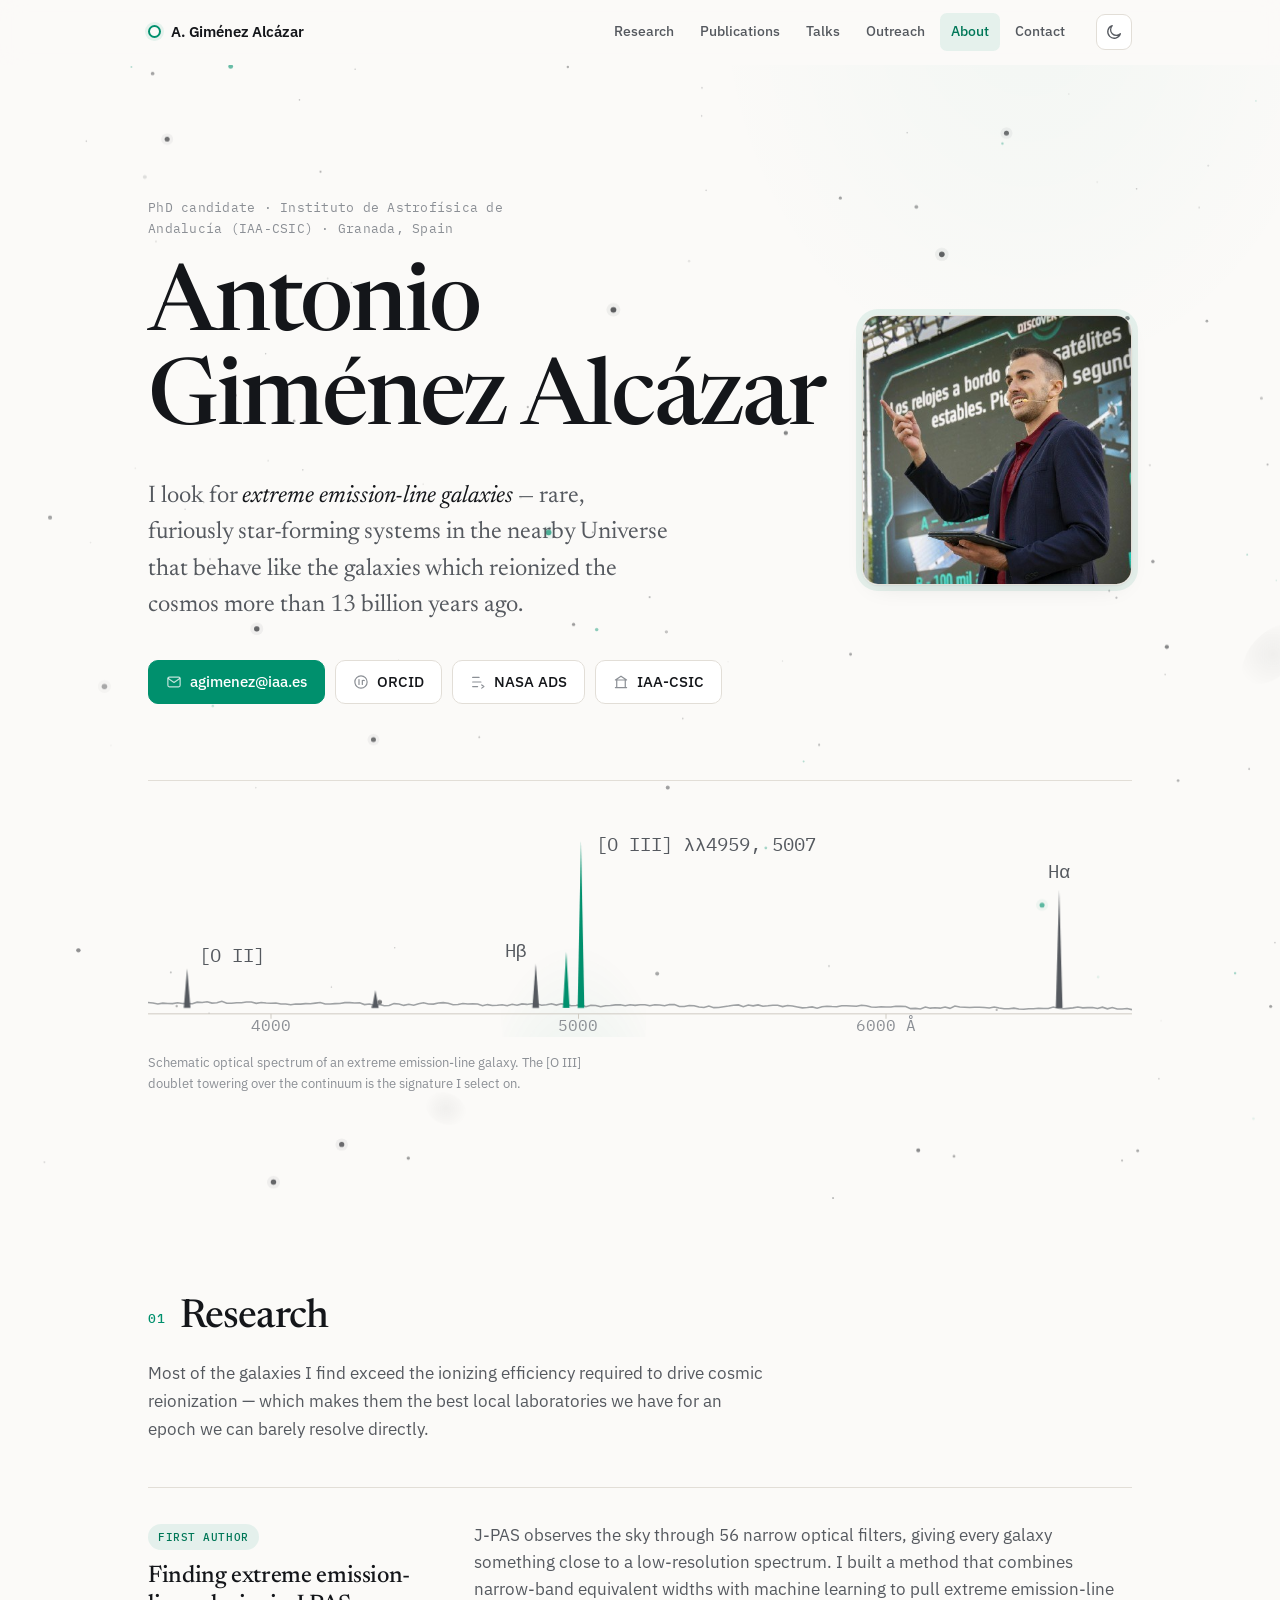
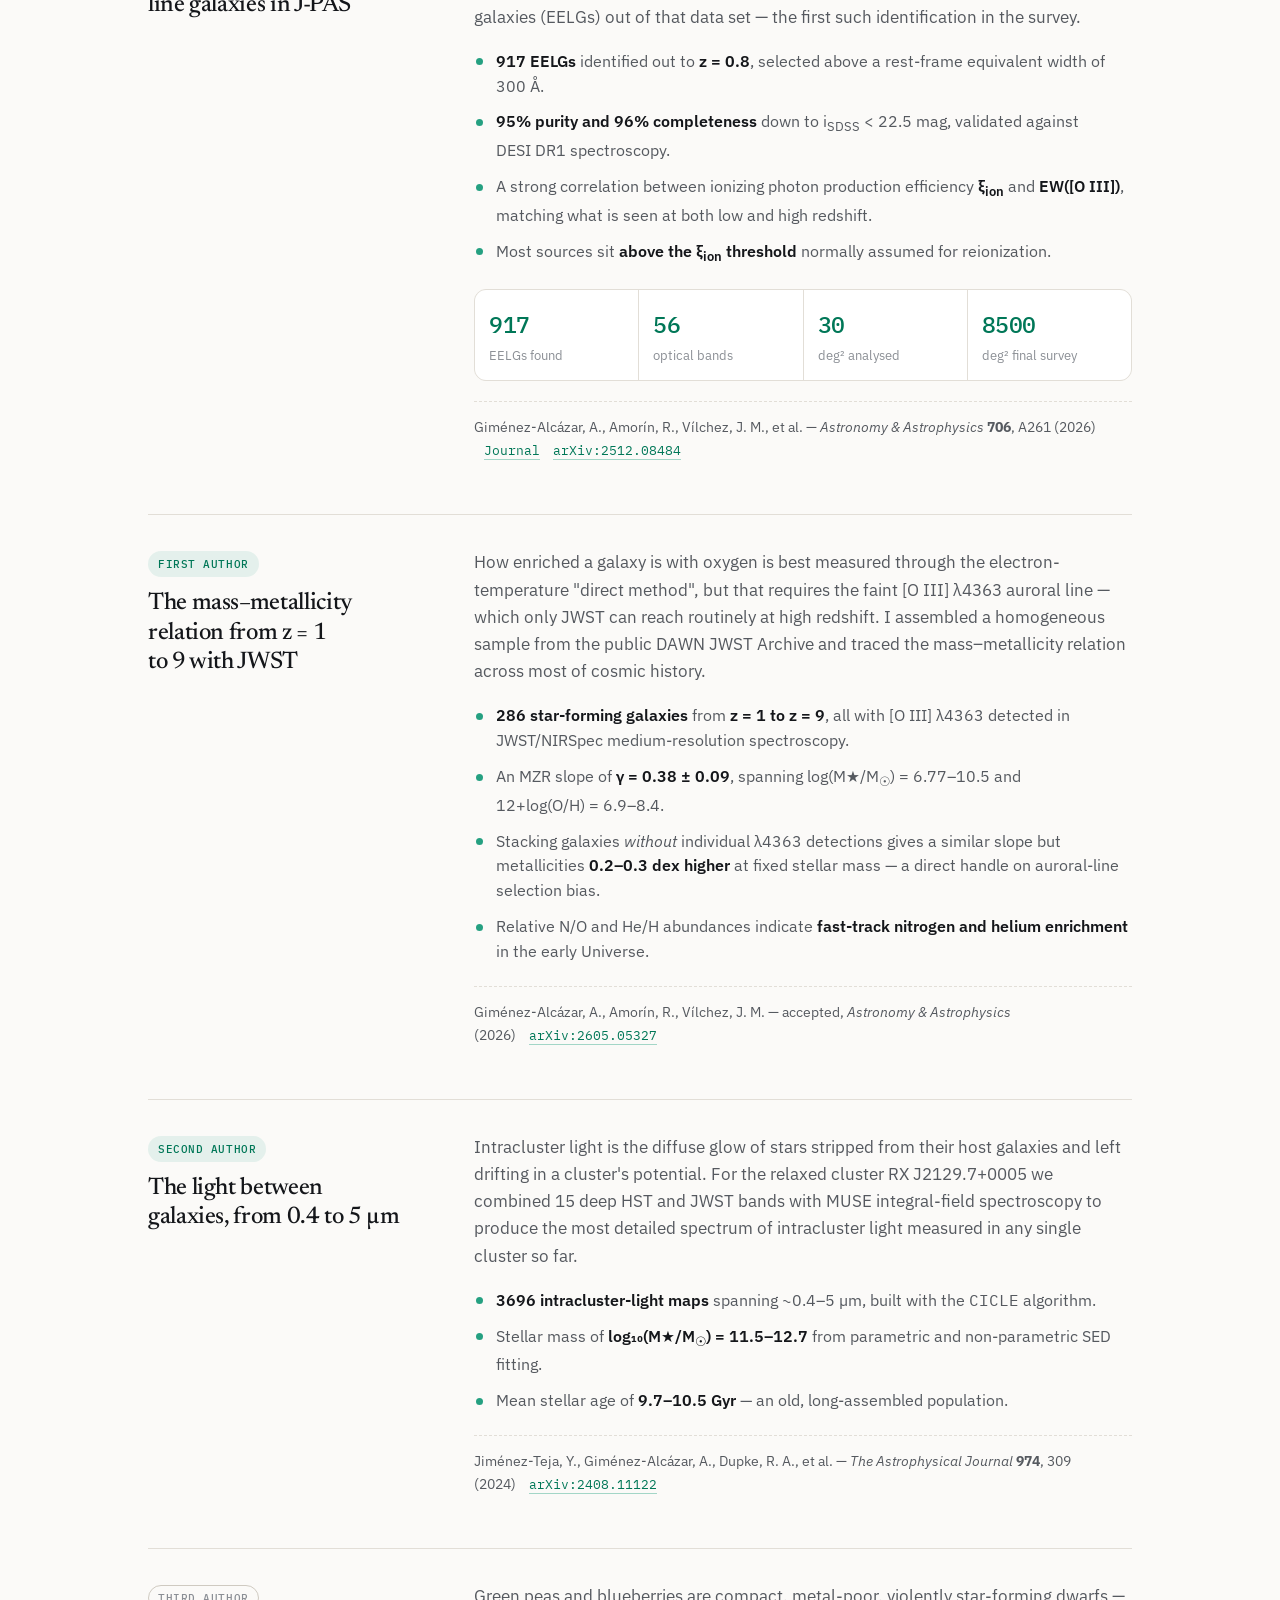
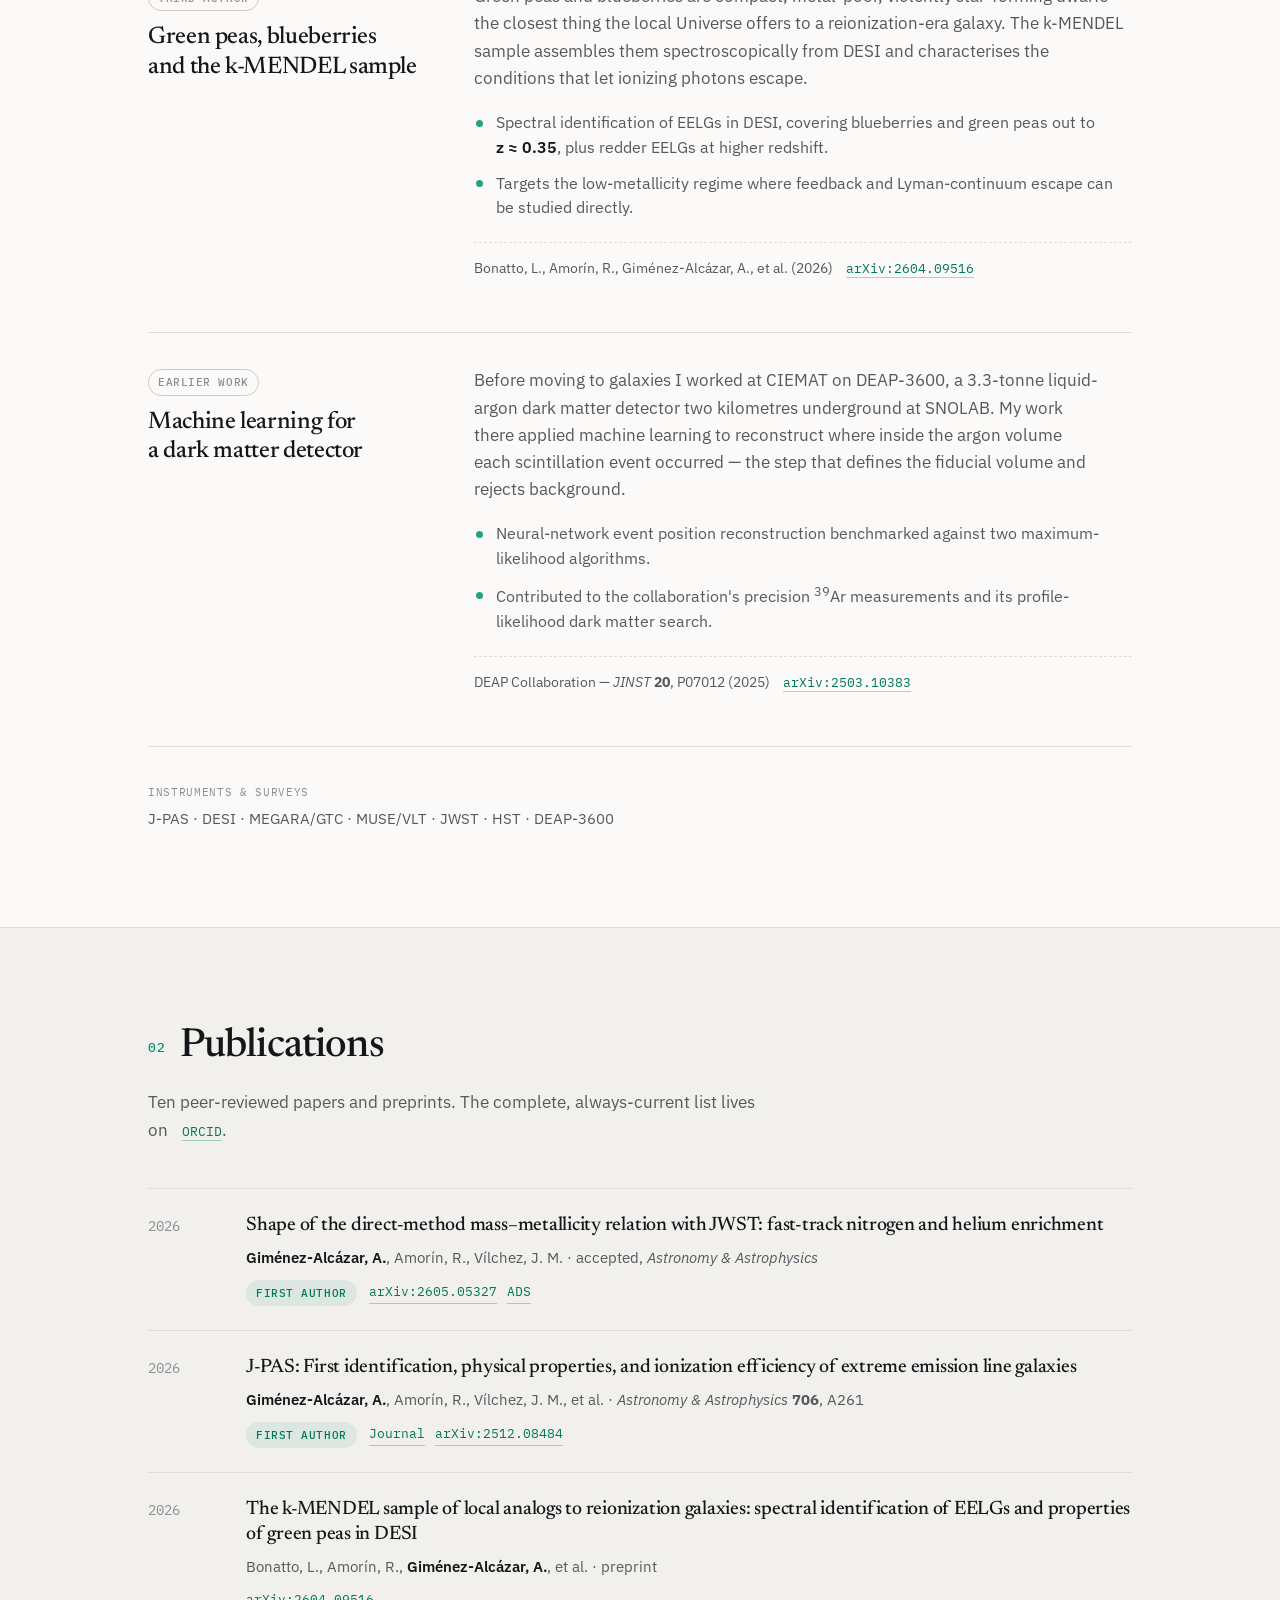
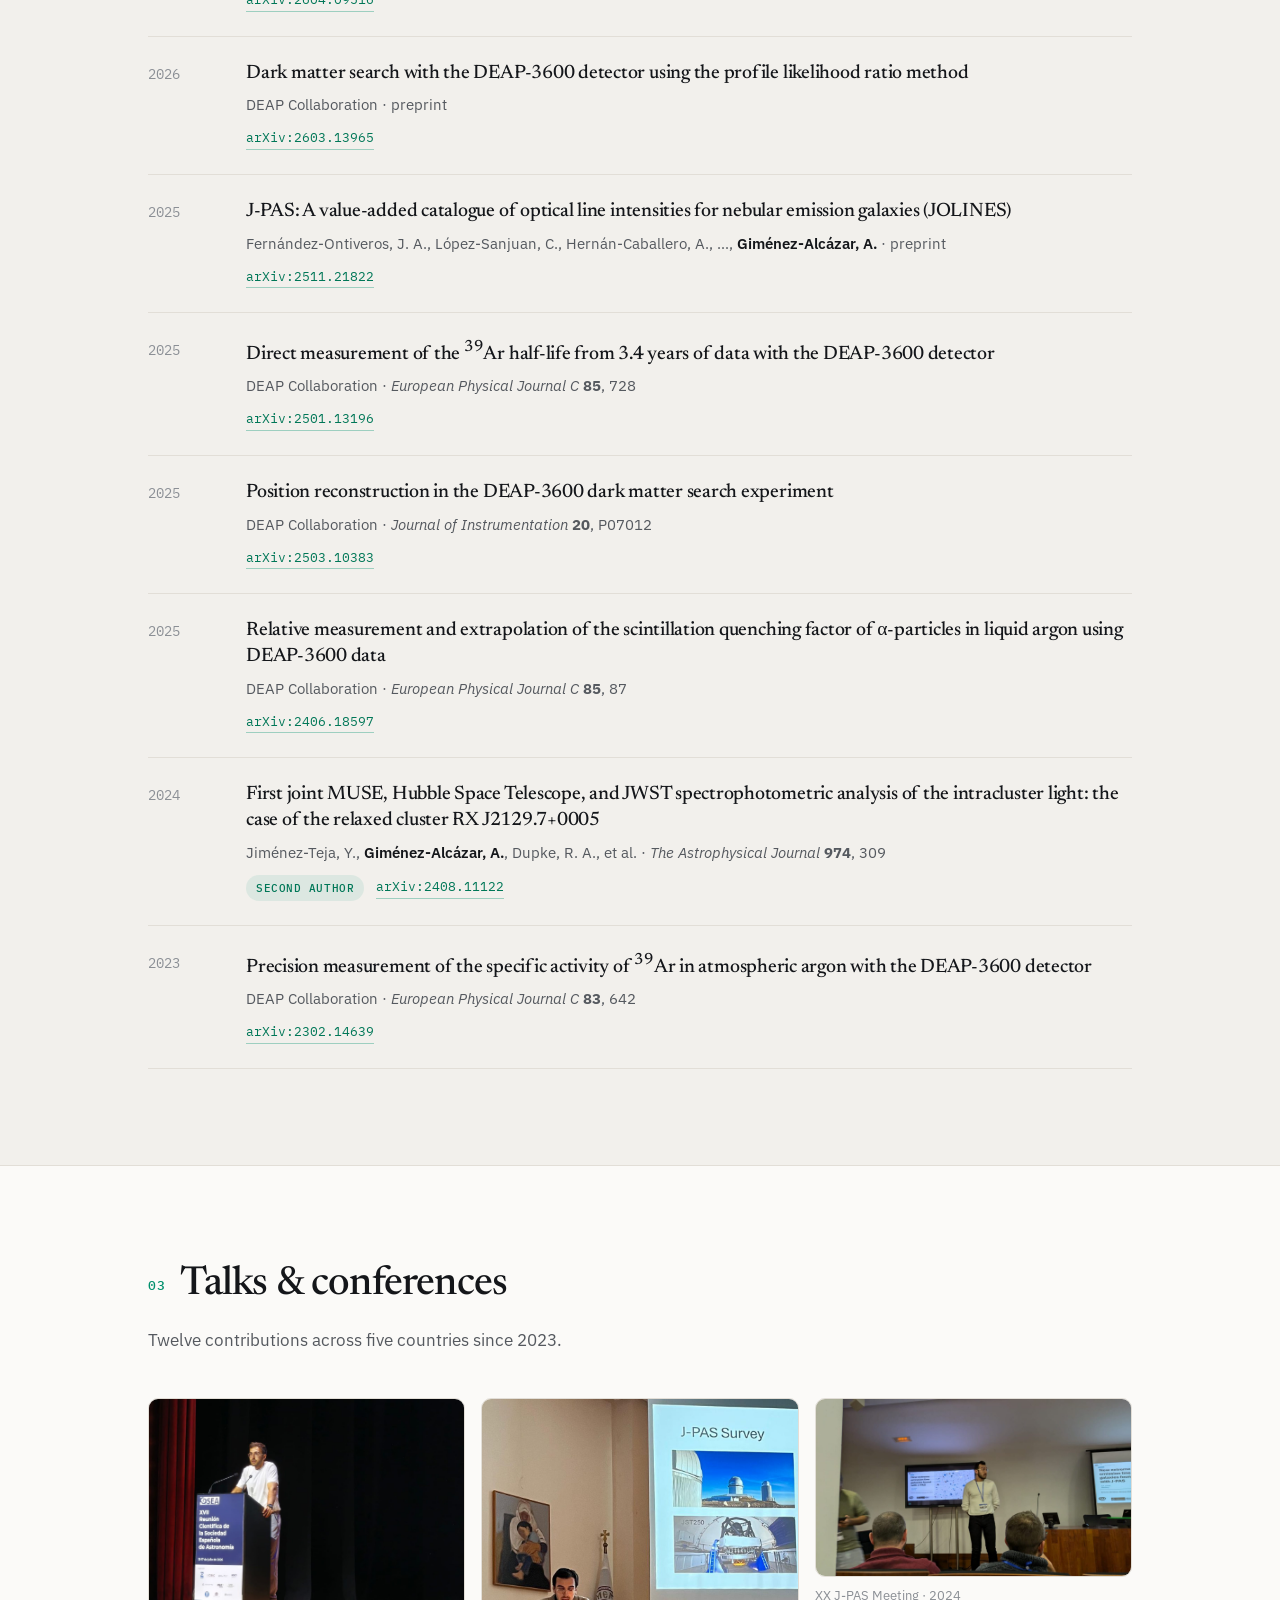
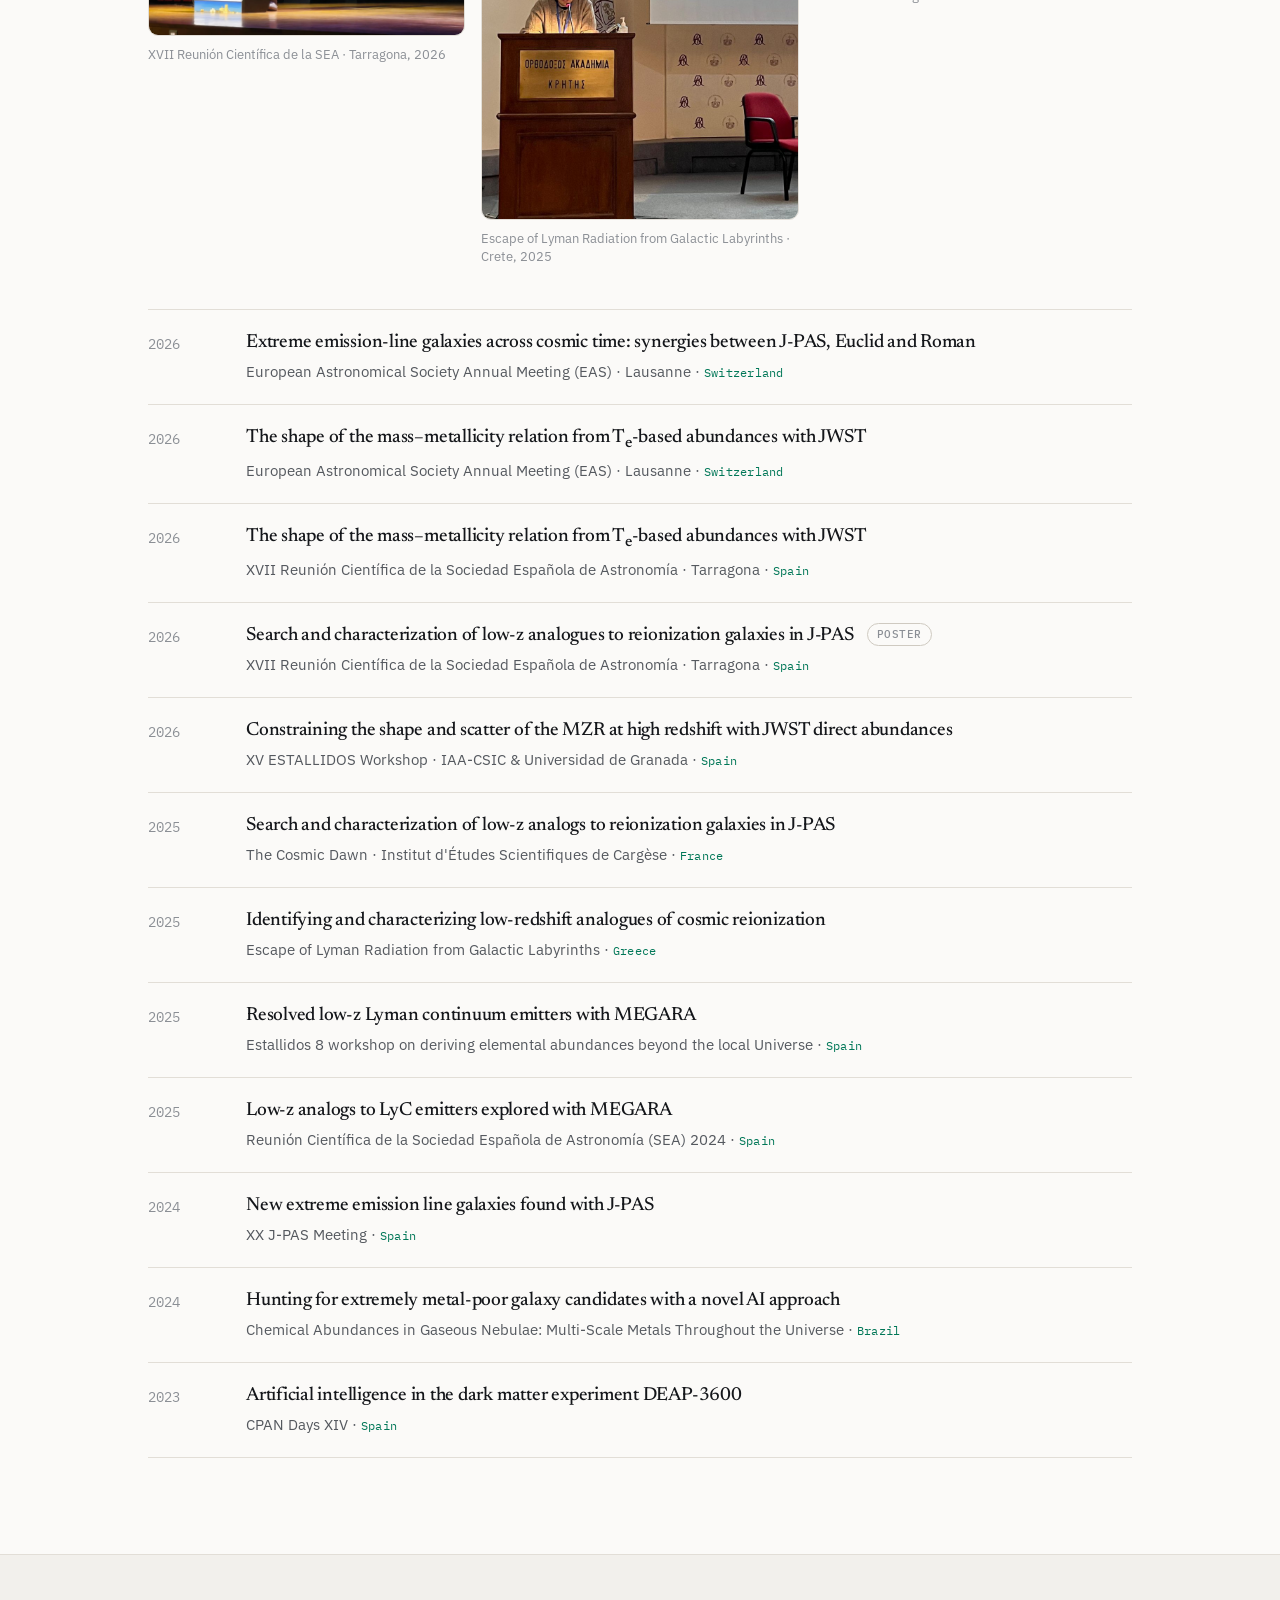
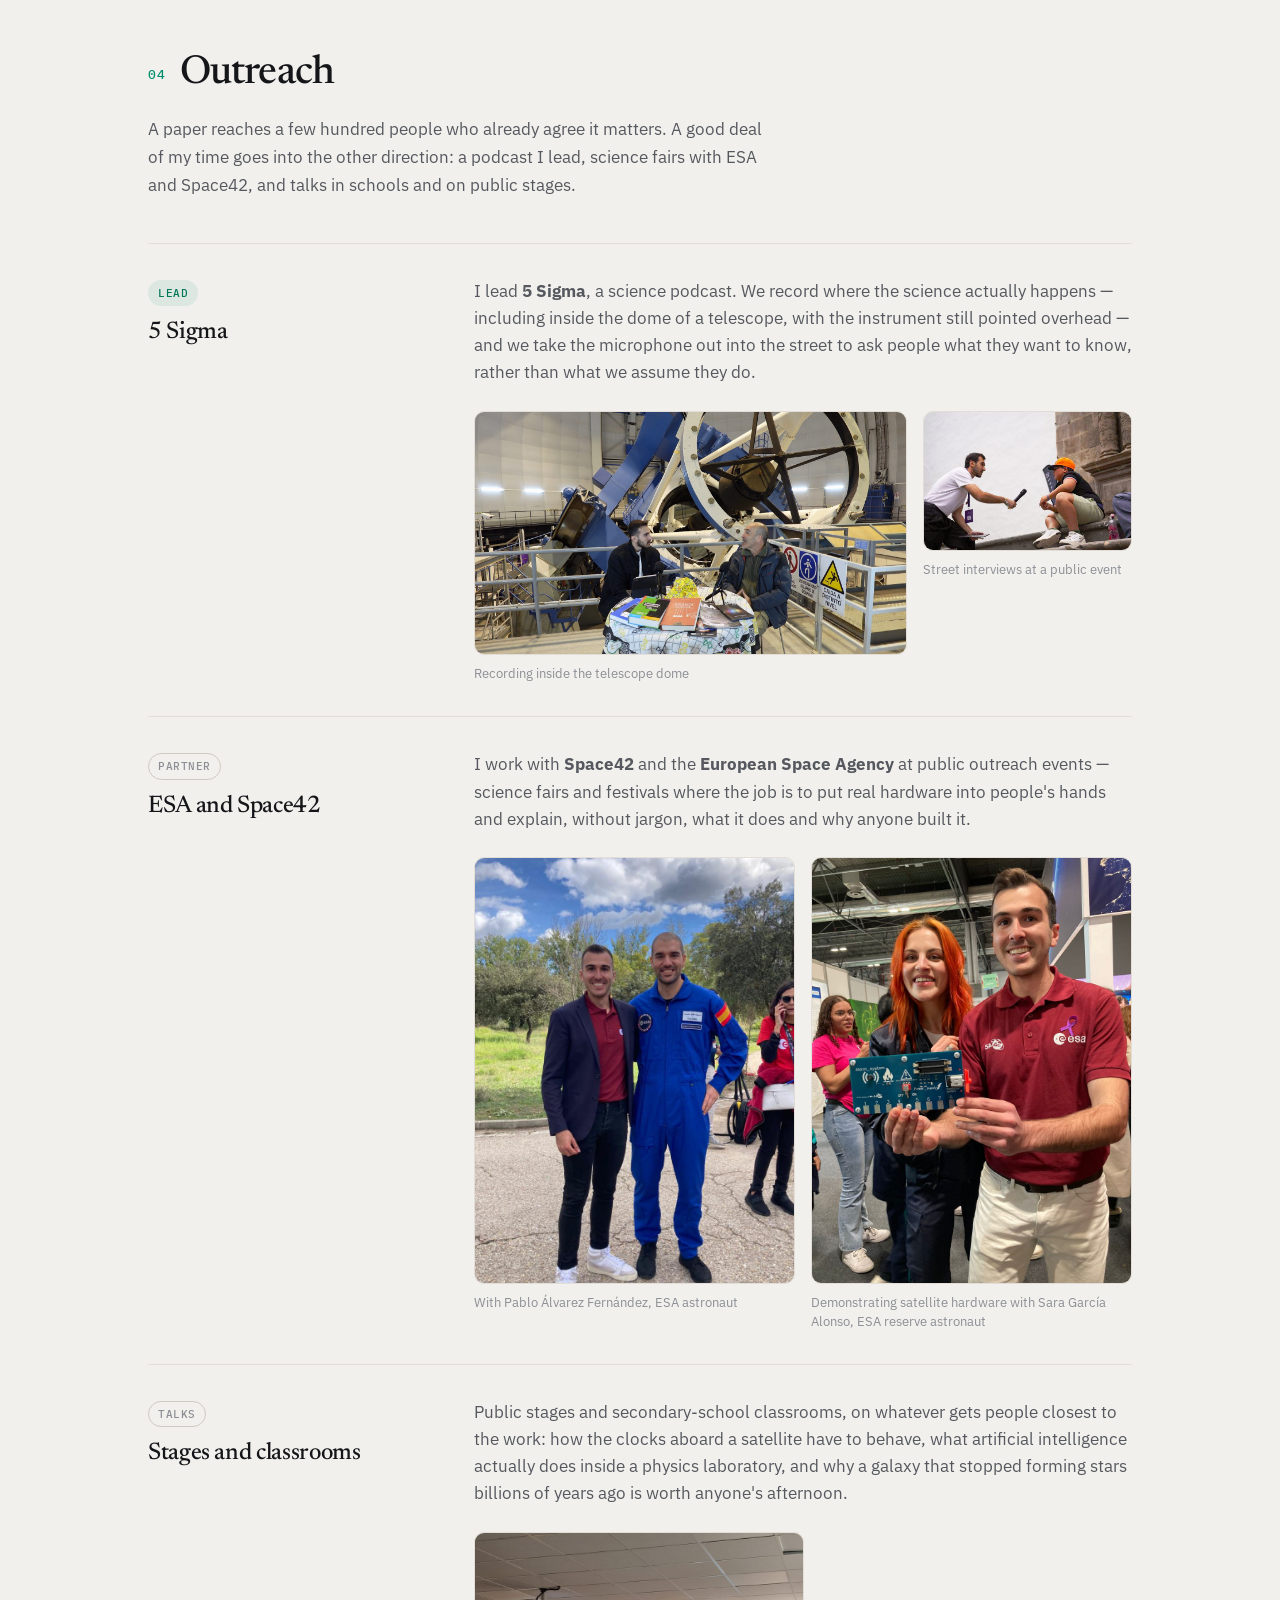
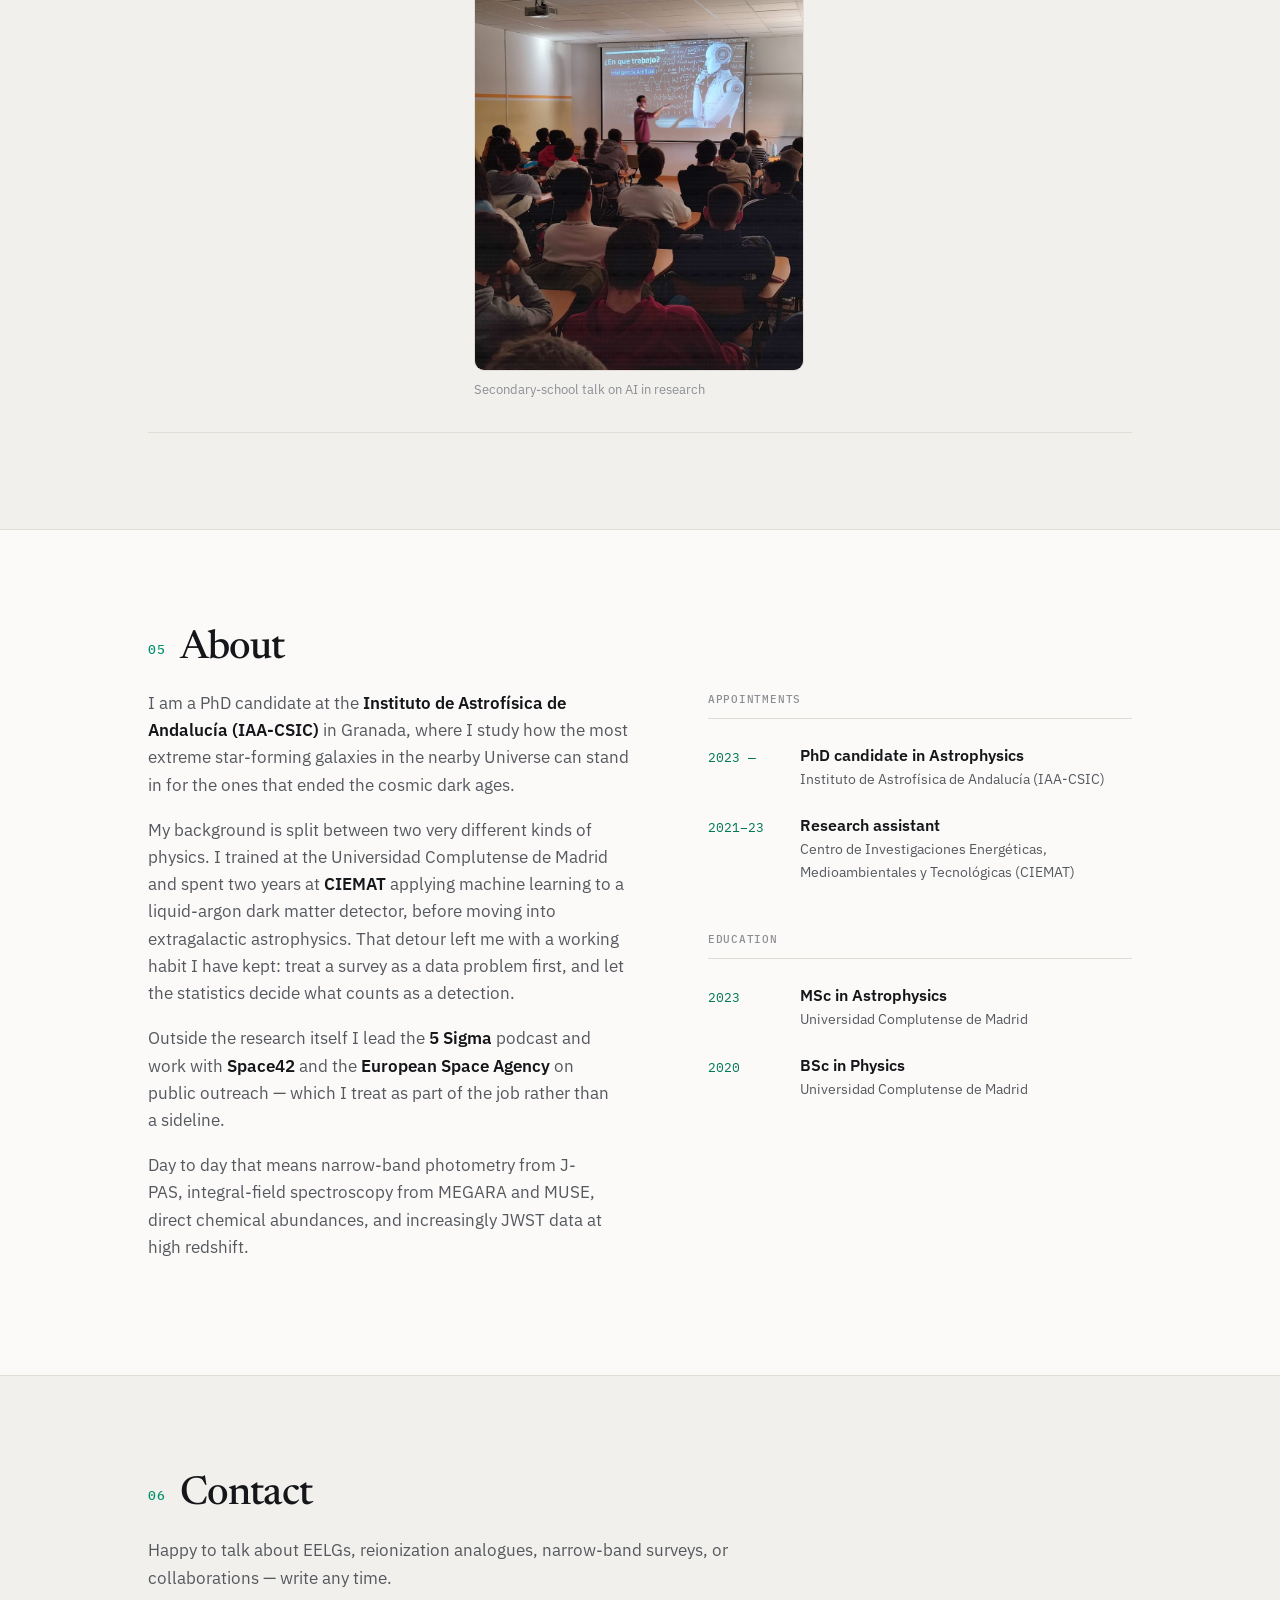
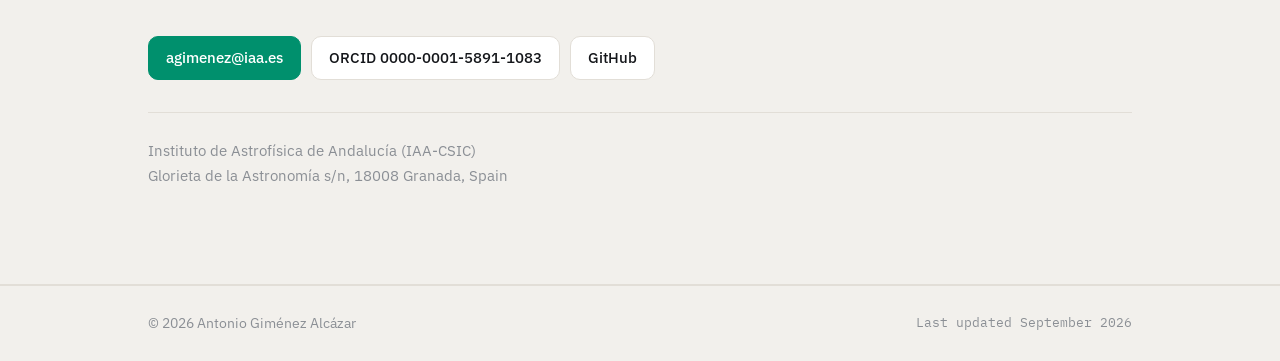
==== index.html @ 278d6ed8 "Name the ESA astronauts and stop cropping the photos Captions now identify Pablo Álvarez Fernández a" ====
<!DOCTYPE html>
<html lang="en">
<head>
<meta charset="utf-8">
<meta name="viewport" content="width=device-width, initial-scale=1">
<title>Antonio Giménez Alcázar — Astrophysics</title>
<meta name="description" content="PhD candidate in astrophysics at the Instituto de Astrofísica de Andalucía (IAA-CSIC). Extreme emission-line galaxies, cosmic reionization analogues, and chemical abundances in J-PAS, MEGARA and JWST.">
<meta name="author" content="Antonio Giménez Alcázar">
<link rel="preconnect" href="https://fonts.googleapis.com">
<link rel="preconnect" href="https://fonts.gstatic.com" crossorigin>
<link href="https://fonts.googleapis.com/css2?family=Newsreader:ital,opsz,wght@0,6..72,400;0,6..72,500;0,6..72,600;1,6..72,400&family=IBM+Plex+Mono:wght@400;500&family=IBM+Plex+Sans:wght@400;500;600&display=swap" rel="stylesheet">
<link rel="stylesheet" href="style.css">
<link rel="icon" href="data:image/svg+xml,<svg xmlns='http://www.w3.org/2000/svg' viewBox='0 0 32 32'><circle cx='16' cy='16' r='9' fill='none' stroke='%2300a97f' stroke-width='2.5'/><circle cx='16' cy='16' r='3' fill='%2300a97f'/></svg>">
<script>
// Applied before first paint so a saved theme never flashes the other one.
(function(){try{var t=localStorage.getItem('theme');if(t==='dark'||t==='light'){document.documentElement.setAttribute('data-theme',t);}}catch(e){}})();
</script>
</head>
<body>

<a class="skip" href="#main">Skip to content</a>

<header class="topbar">
  <div class="wrap topbar-in">
    <a class="brand" href="#top">
      <span class="brand-mark" aria-hidden="true"></span>
      <span class="brand-name">A. Giménez&nbsp;Alcázar</span>
    </a>
    <nav class="nav" aria-label="Sections">
      <a href="#research">Research</a>
      <a href="#publications">Publications</a>
      <a href="#talks">Talks</a>
      <a href="#outreach">Outreach</a>
      <a href="#about">About</a>
      <a href="#contact">Contact</a>
    </nav>
    <button id="theme-toggle" class="theme-btn" type="button" aria-label="Switch colour theme" title="Switch colour theme">
      <svg class="ico-sun" viewBox="0 0 24 24" width="18" height="18" fill="none" stroke="currentColor" stroke-width="1.7" stroke-linecap="round" aria-hidden="true">
        <circle cx="12" cy="12" r="4.2"/>
        <path d="M12 2.6v2.2M12 19.2v2.2M4.3 4.3l1.6 1.6M18.1 18.1l1.6 1.6M2.6 12h2.2M19.2 12h2.2M4.3 19.7l1.6-1.6M18.1 5.9l1.6-1.6"/>
      </svg>
      <svg class="ico-moon" viewBox="0 0 24 24" width="18" height="18" fill="none" stroke="currentColor" stroke-width="1.7" stroke-linecap="round" stroke-linejoin="round" aria-hidden="true">
        <path d="M20.5 14.3A8.6 8.6 0 1 1 9.7 3.5a6.9 6.9 0 0 0 10.8 10.8Z"/>
      </svg>
    </button>
  </div>
</header>

<main id="main">

<section id="top" class="hero">
  <canvas class="skyfield" aria-hidden="true"></canvas>
  <div class="wrap hero-in">
    <div class="hero-grid">
      <div class="hero-copy">
    <p class="eyebrow reveal">PhD candidate · Instituto de Astrofísica de Andalucía (IAA-CSIC) · Granada, Spain</p>
    <h1 class="reveal">Antonio<br>Giménez&nbsp;Alcázar</h1>
    <p class="lede reveal">I look for <em>extreme emission-line galaxies</em> — rare, furiously star-forming systems in the nearby Universe that behave like the galaxies which reionized the cosmos more than 13&nbsp;billion years ago.</p>
    <div class="hero-links reveal">
      <a class="btn btn-primary" href="mailto:agimenez@iaa.es">
        <svg viewBox="0 0 24 24" width="16" height="16" fill="none" stroke="currentColor" stroke-width="1.8" stroke-linecap="round" stroke-linejoin="round" aria-hidden="true"><rect x="2.8" y="4.8" width="18.4" height="14.4" rx="2.2"/><path d="m3.4 6.6 8.6 6 8.6-6"/></svg>
        agimenez@iaa.es
      </a>
      <a class="btn" href="https://orcid.org/0000-0001-5891-1083" target="_blank" rel="noopener">
        <svg viewBox="0 0 24 24" width="16" height="16" fill="none" stroke="currentColor" stroke-width="1.8" stroke-linecap="round" aria-hidden="true"><circle cx="12" cy="12" r="9.2"/><path d="M9 8.4v7.2M14 15.6V9.9a3 3 0 0 1 3-.1"/></svg>
        ORCID
      </a>
      <a class="btn" href="https://ui.adsabs.harvard.edu/search/q=author%3A%22Gimenez-Alcazar%22&amp;sort=date%20desc" target="_blank" rel="noopener">
        <svg viewBox="0 0 24 24" width="16" height="16" fill="none" stroke="currentColor" stroke-width="1.8" stroke-linecap="round" stroke-linejoin="round" aria-hidden="true"><path d="M4 5.2h9.6M4 12h12.4M4 18.8h7.4"/><path d="m17.6 16.4 3.2 2.4-3.2 2.4"/></svg>
        NASA ADS
      </a>
      <a class="btn" href="https://www.iaa.csic.es/" target="_blank" rel="noopener">
        <svg viewBox="0 0 24 24" width="16" height="16" fill="none" stroke="currentColor" stroke-width="1.8" stroke-linecap="round" stroke-linejoin="round" aria-hidden="true"><path d="M3.6 20.4h16.8M5.6 20.4V9.6M18.4 20.4V9.6M12 3.2 20.4 9H3.6Z"/></svg>
        IAA-CSIC
      </a>
    </div>
      </div>

      <figure class="portrait-fig reveal" hidden>
        <img class="portrait" src="images/portrait.jpg" width="400" height="400"
             alt="Antonio Giménez Alcázar speaking on stage with a headset microphone">
      </figure>
    </div>

      <figure class="spectrum-fig reveal">
        <svg class="spectrum" viewBox="0 0 1000 220" role="img"
             aria-label="Schematic optical spectrum of an extreme emission-line galaxy, showing the [O III] 4959 and 5007 doublet rising far above the continuum">
          <defs>
            <radialGradient id="oiiiGlow" cx="50%" cy="100%" r="72%">
              <stop class="g-in" offset="0%"/>
              <stop class="g-mid" offset="55%"/>
              <stop class="g-out" offset="100%"/>
            </radialGradient>
          </defs>

          <ellipse class="sp-glow" cx="433" cy="190" rx="74" ry="150" fill="url(#oiiiGlow)"/>

          <path class="sp-continuum" d="M 0,184.4 L 5,184.9 L 10,185.9 L 15,185.1 L 20,185.4 L 25,185.6 L 30,184.8 L 35,185.5 L 40,185.6 L 45,185.8 L 50,184.1 L 55,184.4 L 60,183.7 L 65,185.1 L 70,184.7 L 75,183.2 L 80,185.2 L 85,185.3 L 90,184.7 L 95,184.8 L 100,184.0 L 105,183.9 L 110,185.3 L 115,184.5 L 120,185.0 L 125,185.3 L 130,185.0 L 135,186.0 L 140,186.0 L 145,186.8 L 150,186.0 L 155,186.1 L 160,185.6 L 165,185.7 L 170,185.1 L 175,184.5 L 180,186.0 L 185,185.9 L 190,185.6 L 195,185.4 L 200,184.6 L 205,184.6 L 210,185.0 L 215,184.8 L 220,186.6 L 225,186.0 L 230,187.2 L 235,186.4 L 240,187.7 L 245,187.5 L 250,185.6 L 255,186.0 L 260,187.4 L 265,186.3 L 270,187.2 L 275,185.7 L 280,184.8 L 285,185.9 L 290,186.1 L 295,185.0 L 300,184.6 L 305,185.2 L 310,186.8 L 315,186.5 L 320,185.4 L 325,185.9 L 330,185.8 L 335,186.0 L 340,187.8 L 345,186.6 L 350,187.5 L 355,187.3 L 360,186.7 L 365,187.8 L 370,186.3 L 375,187.3 L 380,185.9 L 385,186.4 L 390,185.7 L 395,185.7 L 400,187.2 L 405,186.8 L 410,185.7 L 415,187.1 L 420,185.8 L 425,186.4 L 430,187.7 L 435,187.5 L 440,186.6 L 445,188.7 L 450,187.2 L 455,187.5 L 460,188.7 L 465,187.7 L 470,187.6 L 475,186.9 L 480,186.8 L 485,187.7 L 490,186.8 L 495,187.4 L 500,186.7 L 505,186.7 L 510,187.8 L 515,186.8 L 520,187.0 L 525,187.8 L 530,186.5 L 535,186.6 L 540,188.6 L 545,188.6 L 550,187.6 L 555,187.7 L 560,189.1 L 565,189.6 L 570,188.1 L 575,189.7 L 580,189.5 L 585,188.7 L 590,188.1 L 595,187.2 L 600,186.9 L 605,188.7 L 610,187.0 L 615,187.9 L 620,186.9 L 625,188.2 L 630,187.8 L 635,187.2 L 640,187.2 L 645,188.6 L 650,187.5 L 655,188.1 L 660,189.0 L 665,189.9 L 670,189.5 L 675,188.9 L 680,190.3 L 685,188.7 L 690,188.2 L 695,188.6 L 700,188.8 L 705,187.7 L 710,187.8 L 715,188.0 L 720,188.3 L 725,187.3 L 730,187.8 L 735,189.0 L 740,189.3 L 745,188.8 L 750,189.0 L 755,189.1 L 760,188.3 L 765,188.4 L 770,188.6 L 775,190.7 L 780,190.4 L 785,191.0 L 790,189.0 L 795,190.2 L 800,189.8 L 805,190.2 L 810,189.1 L 815,190.4 L 820,188.1 L 825,189.0 L 830,189.3 L 835,189.6 L 840,189.3 L 845,189.3 L 850,189.6 L 855,190.0 L 860,189.0 L 865,190.0 L 870,190.8 L 875,190.9 L 880,190.2 L 885,191.1 L 890,191.4 L 895,190.8 L 900,190.9 L 905,190.3 L 910,190.6 L 915,190.5 L 920,189.1 L 925,190.2 L 930,190.8 L 935,190.4 L 940,189.9 L 945,189.1 L 950,189.9 L 955,189.7 L 960,189.5 L 965,190.6 L 970,189.2 L 975,190.9 L 980,189.6 L 985,191.1 L 990,191.0 L 995,190.6 L 1000,191.7"/>

          <g class="sp-lines">
            <path class="sp-line"        style="--d:.10s" d="M36.300000000000004 190 L39.7 150 L43.1 190 Z"/>
            <path class="sp-line"        style="--d:.18s" d="M227.6 190 L231 172 L234.4 190 Z"/>
            <path class="sp-line"        style="--d:.26s" d="M390.6 190 L394 145 L397.4 190 Z"/>
            <path class="sp-line sp-key" style="--d:.42s" d="M421.6 190 L425 133 L428.4 190 Z"/>
            <path class="sp-line sp-key" style="--d:.34s" d="M436.6 190 L440 20 L443.4 190 Z"/>
            <path class="sp-line"        style="--d:.50s" d="M922.6 190 L926 70 L929.4 190 Z"/>
          </g>

          <g class="sp-axis">
            <path d="M0 196 H1000"/>
            <path d="M125 196 v5 M437.5 196 v5 M750 196 v5"/>
          </g>

          <g class="sp-tick">
            <text x="125" y="213" text-anchor="middle">4000</text>
            <text x="437.5" y="213" text-anchor="middle">5000</text>
            <text x="750" y="213" text-anchor="middle">6000 Å</text>
          </g>

          <g class="sp-label">
            <text class="sp-label-key" x="455" y="30">[O III] λλ4959, 5007</text>
            <text x="926" y="58" text-anchor="middle">Hα</text>
            <text x="385" y="138" text-anchor="end">Hβ</text>
            <text x="52" y="143">[O II]</text>
          </g>
        </svg>
        <figcaption>Schematic optical spectrum of an extreme emission-line galaxy. The [O&nbsp;III] doublet towering over the continuum is the signature I select on.</figcaption>
      </figure>
  </div>
</section>

<section id="research" class="band">
  <div class="wrap">
    <h2 class="sec-title reveal"><span class="sec-num">01</span> Research</h2>

    <p class="sec-lede reveal">Most of the galaxies I find exceed the ionizing efficiency required to drive cosmic reionization — which makes them the best local laboratories we have for an epoch we can barely resolve directly.</p>

    <article class="topic reveal">
      <header class="topic-head">
        <span class="tag tag-lead">First author</span>
        <h3>Finding extreme emission-line galaxies in J-PAS</h3>
      </header>
      <div class="topic-body">
        <p>J-PAS observes the sky through 56 narrow optical filters, giving every galaxy something close to a low-resolution spectrum. I built a method that combines narrow-band equivalent widths with machine learning to pull extreme emission-line galaxies (EELGs) out of that data set — the first such identification in the survey.</p>
        <ul class="findings">
          <li><b>917 EELGs</b> identified out to <b>z&nbsp;=&nbsp;0.8</b>, selected above a rest-frame equivalent width of 300&nbsp;Å.</li>
          <li><b>95% purity and 96% completeness</b> down to i<sub>SDSS</sub>&nbsp;&lt;&nbsp;22.5&nbsp;mag, validated against DESI&nbsp;DR1 spectroscopy.</li>
          <li>A strong correlation between ionizing photon production efficiency <b>ξ<sub>ion</sub></b> and <b>EW([O&nbsp;III])</b>, matching what is seen at both low and high redshift.</li>
          <li>Most sources sit <b>above the ξ<sub>ion</sub> threshold</b> normally assumed for reionization.</li>
        </ul>
        <div class="stat-row">
          <div class="stat"><span class="stat-n">917</span><span class="stat-l">EELGs found</span></div>
          <div class="stat"><span class="stat-n">56</span><span class="stat-l">optical bands</span></div>
          <div class="stat"><span class="stat-n">30</span><span class="stat-l">deg² analysed</span></div>
          <div class="stat"><span class="stat-n">8500</span><span class="stat-l">deg² final survey</span></div>
        </div>
        <p class="topic-cite">Giménez-Alcázar, A., Amorín, R., Vílchez, J.&nbsp;M., et al. — <i>Astronomy &amp; Astrophysics</i> <b>706</b>, A261 (2026)
          <a class="lnk" href="https://www.aanda.org/articles/aa/full_html/2026/02/aa57358-25/aa57358-25.html" target="_blank" rel="noopener">Journal</a>
          <a class="lnk" href="https://arxiv.org/abs/2512.08484" target="_blank" rel="noopener">arXiv:2512.08484</a>
        </p>
      </div>
    </article>

    <article class="topic reveal">
      <header class="topic-head">
        <span class="tag tag-lead">First author</span>
        <h3>The mass–metallicity relation from z = 1 to 9 with JWST</h3>
      </header>
      <div class="topic-body">
        <p>How enriched a galaxy is with oxygen is best measured through the electron-temperature "direct method", but that requires the faint [O III] λ4363 auroral line — which only JWST can reach routinely at high redshift. I assembled a homogeneous sample from the public DAWN JWST Archive and traced the mass–metallicity relation across most of cosmic history.</p>
        <ul class="findings">
          <li><b>286 star-forming galaxies</b> from <b>z = 1 to z = 9</b>, all with [O III] λ4363 detected in JWST/NIRSpec medium-resolution spectroscopy.</li>
          <li>An MZR slope of <b>γ = 0.38 ± 0.09</b>, spanning log(M★/M<sub>☉</sub>) = 6.77–10.5 and 12+log(O/H) = 6.9–8.4.</li>
          <li>Stacking galaxies <i>without</i> individual λ4363 detections gives a similar slope but metallicities <b>0.2–0.3 dex higher</b> at fixed stellar mass — a direct handle on auroral-line selection bias.</li>
          <li>Relative N/O and He/H abundances indicate <b>fast-track nitrogen and helium enrichment</b> in the early Universe.</li>
        </ul>
        <p class="topic-cite">Giménez-Alcázar, A., Amorín, R., Vílchez, J.&nbsp;M. — accepted, <i>Astronomy &amp; Astrophysics</i> (2026)
          <a class="lnk" href="https://arxiv.org/abs/2605.05327" target="_blank" rel="noopener">arXiv:2605.05327</a>
        </p>
      </div>
    </article>

    <article class="topic reveal">
      <header class="topic-head">
        <span class="tag tag-lead">Second author</span>
        <h3>The light between galaxies, from 0.4 to 5&nbsp;µm</h3>
      </header>
      <div class="topic-body">
        <p>Intracluster light is the diffuse glow of stars stripped from their host galaxies and left drifting in a cluster's potential. For the relaxed cluster RX&nbsp;J2129.7+0005 we combined 15 deep HST and JWST bands with MUSE integral-field spectroscopy to produce the most detailed spectrum of intracluster light measured in any single cluster so far.</p>
        <ul class="findings">
          <li><b>3696 intracluster-light maps</b> spanning ~0.4–5&nbsp;µm, built with the <span class="mono">CICLE</span> algorithm.</li>
          <li>Stellar mass of <b>log₁₀(M★/M<sub>☉</sub>) = 11.5–12.7</b> from parametric and non-parametric SED fitting.</li>
          <li>Mean stellar age of <b>9.7–10.5&nbsp;Gyr</b> — an old, long-assembled population.</li>
        </ul>
        <p class="topic-cite">Jiménez-Teja, Y., Giménez-Alcázar, A., Dupke, R.&nbsp;A., et al. — <i>The Astrophysical Journal</i> <b>974</b>, 309 (2024)
          <a class="lnk" href="https://arxiv.org/abs/2408.11122" target="_blank" rel="noopener">arXiv:2408.11122</a>
        </p>
      </div>
    </article>

    <article class="topic reveal">
      <header class="topic-head">
        <span class="tag">Third author</span>
        <h3>Green peas, blueberries and the k-MENDEL sample</h3>
      </header>
      <div class="topic-body">
        <p>Green peas and blueberries are compact, metal-poor, violently star-forming dwarfs — the closest thing the local Universe offers to a reionization-era galaxy. The k-MENDEL sample assembles them spectroscopically from DESI and characterises the conditions that let ionizing photons escape.</p>
        <ul class="findings">
          <li>Spectral identification of EELGs in DESI, covering blueberries and green peas out to <b>z&nbsp;≈&nbsp;0.35</b>, plus redder EELGs at higher redshift.</li>
          <li>Targets the low-metallicity regime where feedback and Lyman-continuum escape can be studied directly.</li>
        </ul>
        <p class="topic-cite">Bonatto, L., Amorín, R., Giménez-Alcázar, A., et al. (2026)
          <a class="lnk" href="https://arxiv.org/abs/2604.09516" target="_blank" rel="noopener">arXiv:2604.09516</a>
        </p>
      </div>
    </article>

    <article class="topic reveal">
      <header class="topic-head">
        <span class="tag">Earlier work</span>
        <h3>Machine learning for a dark matter detector</h3>
      </header>
      <div class="topic-body">
        <p>Before moving to galaxies I worked at CIEMAT on DEAP-3600, a 3.3-tonne liquid-argon dark matter detector two kilometres underground at SNOLAB. My work there applied machine learning to reconstruct where inside the argon volume each scintillation event occurred — the step that defines the fiducial volume and rejects background.</p>
        <ul class="findings">
          <li>Neural-network event position reconstruction benchmarked against two maximum-likelihood algorithms.</li>
          <li>Contributed to the collaboration's precision <sup>39</sup>Ar measurements and its profile-likelihood dark matter search.</li>
        </ul>
        <p class="topic-cite">DEAP Collaboration — <i>JINST</i> <b>20</b>, P07012 (2025)
          <a class="lnk" href="https://arxiv.org/abs/2503.10383" target="_blank" rel="noopener">arXiv:2503.10383</a>
        </p>
      </div>
    </article>

    <p class="tools reveal"><span class="tools-k">Instruments &amp; surveys</span> J-PAS · DESI · MEGARA/GTC · MUSE/VLT · JWST · HST · DEAP-3600</p>
  </div>
</section>

<section id="publications" class="band band-alt">
  <div class="wrap">
    <h2 class="sec-title reveal"><span class="sec-num">02</span> Publications</h2>
    <p class="sec-lede reveal">Ten peer-reviewed papers and preprints. The complete, always-current list lives on <a class="lnk" href="https://orcid.org/0000-0001-5891-1083" target="_blank" rel="noopener">ORCID</a>.</p>

    <ol class="pubs">
      <li class="pub reveal">
        <span class="pub-year mono">2026</span>
        <div class="pub-body">
          <h3 class="pub-title">Shape of the direct-method mass–metallicity relation with JWST: fast-track nitrogen and helium enrichment</h3>
          <p class="pub-meta"><b class="me">Giménez-Alcázar, A.</b>, Amorín, R., Vílchez, J.&nbsp;M. · accepted, <i>Astronomy &amp; Astrophysics</i></p>
          <p class="pub-links">
            <span class="tag tag-lead">First author</span>
            <a class="lnk" href="https://arxiv.org/abs/2605.05327" target="_blank" rel="noopener">arXiv:2605.05327</a>
            <a class="lnk" href="https://ui.adsabs.harvard.edu/abs/2026arXiv260505327G/abstract" target="_blank" rel="noopener">ADS</a>
          </p>
        </div>
      </li>
      <li class="pub reveal">
        <span class="pub-year mono">2026</span>
        <div class="pub-body">
          <h3 class="pub-title">J-PAS: First identification, physical properties, and ionization efficiency of extreme emission line galaxies</h3>
          <p class="pub-meta"><b class="me">Giménez-Alcázar, A.</b>, Amorín, R., Vílchez, J.&nbsp;M., et al. · <i>Astronomy &amp; Astrophysics</i> <b>706</b>, A261</p>
          <p class="pub-links">
            <span class="tag tag-lead">First author</span>
            <a class="lnk" href="https://www.aanda.org/articles/aa/full_html/2026/02/aa57358-25/aa57358-25.html" target="_blank" rel="noopener">Journal</a>
            <a class="lnk" href="https://arxiv.org/abs/2512.08484" target="_blank" rel="noopener">arXiv:2512.08484</a>
          </p>
        </div>
      </li>
      <li class="pub reveal">
        <span class="pub-year mono">2026</span>
        <div class="pub-body">
          <h3 class="pub-title">The k-MENDEL sample of local analogs to reionization galaxies: spectral identification of EELGs and properties of green peas in DESI</h3>
          <p class="pub-meta">Bonatto, L., Amorín, R., <b class="me">Giménez-Alcázar, A.</b>, et al. · preprint</p>
          <p class="pub-links"><a class="lnk" href="https://arxiv.org/abs/2604.09516" target="_blank" rel="noopener">arXiv:2604.09516</a></p>
        </div>
      </li>
      <li class="pub reveal">
        <span class="pub-year mono">2026</span>
        <div class="pub-body">
          <h3 class="pub-title">Dark matter search with the DEAP-3600 detector using the profile likelihood ratio method</h3>
          <p class="pub-meta">DEAP Collaboration · preprint</p>
          <p class="pub-links"><a class="lnk" href="https://arxiv.org/abs/2603.13965" target="_blank" rel="noopener">arXiv:2603.13965</a></p>
        </div>
      </li>
      <li class="pub reveal">
        <span class="pub-year mono">2025</span>
        <div class="pub-body">
          <h3 class="pub-title">J-PAS: A value-added catalogue of optical line intensities for nebular emission galaxies (JOLINES)</h3>
          <p class="pub-meta">Fernández-Ontiveros, J.&nbsp;A., López-Sanjuan, C., Hernán-Caballero, A., …, <b class="me">Giménez-Alcázar, A.</b> · preprint</p>
          <p class="pub-links"><a class="lnk" href="https://arxiv.org/abs/2511.21822" target="_blank" rel="noopener">arXiv:2511.21822</a></p>
        </div>
      </li>
      <li class="pub reveal">
        <span class="pub-year mono">2025</span>
        <div class="pub-body">
          <h3 class="pub-title">Direct measurement of the <sup>39</sup>Ar half-life from 3.4 years of data with the DEAP-3600 detector</h3>
          <p class="pub-meta">DEAP Collaboration · <i>European Physical Journal C</i> <b>85</b>, 728</p>
          <p class="pub-links"><a class="lnk" href="https://arxiv.org/abs/2501.13196" target="_blank" rel="noopener">arXiv:2501.13196</a></p>
        </div>
      </li>
      <li class="pub reveal">
        <span class="pub-year mono">2025</span>
        <div class="pub-body">
          <h3 class="pub-title">Position reconstruction in the DEAP-3600 dark matter search experiment</h3>
          <p class="pub-meta">DEAP Collaboration · <i>Journal of Instrumentation</i> <b>20</b>, P07012</p>
          <p class="pub-links"><a class="lnk" href="https://arxiv.org/abs/2503.10383" target="_blank" rel="noopener">arXiv:2503.10383</a></p>
        </div>
      </li>
      <li class="pub reveal">
        <span class="pub-year mono">2025</span>
        <div class="pub-body">
          <h3 class="pub-title">Relative measurement and extrapolation of the scintillation quenching factor of α-particles in liquid argon using DEAP-3600 data</h3>
          <p class="pub-meta">DEAP Collaboration · <i>European Physical Journal C</i> <b>85</b>, 87</p>
          <p class="pub-links"><a class="lnk" href="https://arxiv.org/abs/2406.18597" target="_blank" rel="noopener">arXiv:2406.18597</a></p>
        </div>
      </li>
      <li class="pub reveal">
        <span class="pub-year mono">2024</span>
        <div class="pub-body">
          <h3 class="pub-title">First joint MUSE, Hubble Space Telescope, and JWST spectrophotometric analysis of the intracluster light: the case of the relaxed cluster RX J2129.7+0005</h3>
          <p class="pub-meta">Jiménez-Teja, Y., <b class="me">Giménez-Alcázar, A.</b>, Dupke, R.&nbsp;A., et al. · <i>The Astrophysical Journal</i> <b>974</b>, 309</p>
          <p class="pub-links">
            <span class="tag tag-lead">Second author</span>
            <a class="lnk" href="https://arxiv.org/abs/2408.11122" target="_blank" rel="noopener">arXiv:2408.11122</a>
          </p>
        </div>
      </li>
      <li class="pub reveal">
        <span class="pub-year mono">2023</span>
        <div class="pub-body">
          <h3 class="pub-title">Precision measurement of the specific activity of <sup>39</sup>Ar in atmospheric argon with the DEAP-3600 detector</h3>
          <p class="pub-meta">DEAP Collaboration · <i>European Physical Journal C</i> <b>83</b>, 642</p>
          <p class="pub-links"><a class="lnk" href="https://arxiv.org/abs/2302.14639" target="_blank" rel="noopener">arXiv:2302.14639</a></p>
        </div>
      </li>
    </ol>
  </div>
</section>

<section id="talks" class="band">
  <div class="wrap">
    <h2 class="sec-title reveal"><span class="sec-num">03</span> Talks &amp; conferences</h2>
    <p class="sec-lede reveal">Twelve contributions across five countries since 2023.</p>

    <div class="shots shots-strip reveal">
      <figure class="shot">
        <img src="images/talk-sea.jpg" width="1400" height="1050" loading="lazy"
             alt="Speaking at a lectern on stage at the XVII Reunión Científica de la SEA">
        <figcaption>XVII Reunión Científica de la SEA · Tarragona, 2026</figcaption>
      </figure>
      <figure class="shot">
        <img src="images/talk-crete.jpg" width="900" height="1200" loading="lazy"
             alt="Presenting a slide titled J-PAS Survey at the Orthodox Academy of Crete">
        <figcaption>Escape of Lyman Radiation from Galactic Labyrinths · Crete, 2025</figcaption>
      </figure>
      <figure class="shot">
        <img src="images/talk-jpas.jpg" width="1400" height="788" loading="lazy"
             alt="Presenting New extreme emission line galaxies found with J-PAS to a seated audience">
        <figcaption>XX J-PAS Meeting · 2024</figcaption>
      </figure>
    </div>

    <ul class="talks">
      <li class="talk reveal">
        <span class="talk-year mono">2026</span>
        <div>
          <h3>Extreme emission-line galaxies across cosmic time: synergies between J-PAS, Euclid and Roman</h3>
          <p>European Astronomical Society Annual Meeting (EAS) · Lausanne · <span class="place">Switzerland</span></p>
        </div>
      </li>
      <li class="talk reveal">
        <span class="talk-year mono">2026</span>
        <div>
          <h3>The shape of the mass–metallicity relation from T<sub>e</sub>-based abundances with JWST</h3>
          <p>European Astronomical Society Annual Meeting (EAS) · Lausanne · <span class="place">Switzerland</span></p>
        </div>
      </li>
      <li class="talk reveal">
        <span class="talk-year mono">2026</span>
        <div>
          <h3>The shape of the mass–metallicity relation from T<sub>e</sub>-based abundances with JWST</h3>
          <p>XVII Reunión Científica de la Sociedad Española de Astronomía · Tarragona · <span class="place">Spain</span></p>
        </div>
      </li>
      <li class="talk reveal">
        <span class="talk-year mono">2026</span>
        <div>
          <h3>Search and characterization of low-z analogues to reionization galaxies in J-PAS <span class="tag tag-poster">Poster</span></h3>
          <p>XVII Reunión Científica de la Sociedad Española de Astronomía · Tarragona · <span class="place">Spain</span></p>
        </div>
      </li>
      <li class="talk reveal">
        <span class="talk-year mono">2026</span>
        <div>
          <h3>Constraining the shape and scatter of the MZR at high redshift with JWST direct abundances</h3>
          <p>XV ESTALLIDOS Workshop · IAA-CSIC &amp; Universidad de Granada · <span class="place">Spain</span></p>
        </div>
      </li>
      <li class="talk reveal">
        <span class="talk-year mono">2025</span>
        <div>
          <h3>Search and characterization of low-z analogs to reionization galaxies in J-PAS</h3>
          <p>The Cosmic Dawn · Institut d'Études Scientifiques de Cargèse · <span class="place">France</span></p>
        </div>
      </li>
      <li class="talk reveal">
        <span class="talk-year mono">2025</span>
        <div>
          <h3>Identifying and characterizing low-redshift analogues of cosmic reionization</h3>
          <p>Escape of Lyman Radiation from Galactic Labyrinths · <span class="place">Greece</span></p>
        </div>
      </li>
      <li class="talk reveal">
        <span class="talk-year mono">2025</span>
        <div>
          <h3>Resolved low-z Lyman continuum emitters with MEGARA</h3>
          <p>Estallidos 8 workshop on deriving elemental abundances beyond the local Universe · <span class="place">Spain</span></p>
        </div>
      </li>
      <li class="talk reveal">
        <span class="talk-year mono">2025</span>
        <div>
          <h3>Low-z analogs to LyC emitters explored with MEGARA</h3>
          <p>Reunión Científica de la Sociedad Española de Astronomía (SEA) 2024 · <span class="place">Spain</span></p>
        </div>
      </li>
      <li class="talk reveal">
        <span class="talk-year mono">2024</span>
        <div>
          <h3>New extreme emission line galaxies found with J-PAS</h3>
          <p>XX J-PAS Meeting · <span class="place">Spain</span></p>
        </div>
      </li>
      <li class="talk reveal">
        <span class="talk-year mono">2024</span>
        <div>
          <h3>Hunting for extremely metal-poor galaxy candidates with a novel AI approach</h3>
          <p>Chemical Abundances in Gaseous Nebulae: Multi-Scale Metals Throughout the Universe · <span class="place">Brazil</span></p>
        </div>
      </li>
      <li class="talk reveal">
        <span class="talk-year mono">2023</span>
        <div>
          <h3>Artificial intelligence in the dark matter experiment DEAP-3600</h3>
          <p>CPAN Days XIV · <span class="place">Spain</span></p>
        </div>
      </li>
    </ul>
  </div>
</section>

<section id="outreach" class="band band-alt">
  <div class="wrap">
    <h2 class="sec-title reveal"><span class="sec-num">04</span> Outreach</h2>
    <p class="sec-lede reveal">A paper reaches a few hundred people who already agree it matters. A good deal of my time goes into the other direction: a podcast I lead, science fairs with ESA and Space42, and talks in schools and on public stages.</p>

    <article class="topic reveal">
      <header class="topic-head">
        <span class="tag tag-lead">Lead</span>
        <h3>5 Sigma</h3>
      </header>
      <div class="topic-body">
        <p>I lead <b>5 Sigma</b>, a science podcast. We record where the science actually happens — including inside the dome of a telescope, with the instrument still pointed overhead — and we take the microphone out into the street to ask people what they want to know, rather than what we assume they do.</p>
        <div class="shots">
          <figure class="shot shot-wide">
            <img src="images/5sigma-dome.jpg" width="1500" height="844" loading="lazy"
                 alt="Recording a podcast episode at a table with microphones on the platform of a large telescope, inside its dome">
            <figcaption>Recording inside the telescope dome</figcaption>
          </figure>
          <figure class="shot">
            <img src="images/5sigma-street.jpg" width="808" height="540" loading="lazy"
                 alt="Holding out a microphone to interview a young visitor sitting on stone steps at an outdoor event">
            <figcaption>Street interviews at a public event</figcaption>
          </figure>
        </div>
      </div>
    </article>

    <article class="topic reveal">
      <header class="topic-head">
        <span class="tag">Partner</span>
        <h3>ESA and Space42</h3>
      </header>
      <div class="topic-body">
        <p>I work with <b>Space42</b> and the <b>European Space Agency</b> at public outreach events — science fairs and festivals where the job is to put real hardware into people's hands and explain, without jargon, what it does and why anyone built it.</p>
        <div class="shots">
          <figure class="shot">
            <img src="images/esa-astronaut.jpg" width="768" height="1024" loading="lazy"
                 alt="Standing outdoors beside Pablo Álvarez Fernández, who is wearing a blue ESA flight suit">
            <figcaption>With Pablo Álvarez Fernández, ESA astronaut</figcaption>
          </figure>
          <figure class="shot">
            <img src="images/space42-stand.jpg" width="900" height="1200" loading="lazy"
                 alt="Holding up a small satellite circuit board at a science fair stand with Sara García Alonso, wearing an ESA and Space42 polo shirt">
            <figcaption>Demonstrating satellite hardware with Sara García Alonso, ESA reserve astronaut</figcaption>
          </figure>
        </div>
      </div>
    </article>

    <article class="topic reveal">
      <header class="topic-head">
        <span class="tag">Talks</span>
        <h3>Stages and classrooms</h3>
      </header>
      <div class="topic-body">
        <p>Public stages and secondary-school classrooms, on whatever gets people closest to the work: how the clocks aboard a satellite have to behave, what artificial intelligence actually does inside a physics laboratory, and why a galaxy that stopped forming stars billions of years ago is worth anyone's afternoon.</p>
        <div class="shots shots-one">
          <figure class="shot">
            <img src="images/talk-school.jpg" width="900" height="1200" loading="lazy"
                 alt="Presenting to a full classroom of secondary-school students beside a slide reading ¿En qué trabajo? Inteligencia Artificial">
            <figcaption>Secondary-school talk on AI in research</figcaption>
          </figure>
        </div>
      </div>
    </article>
  </div>
</section>

<section id="about" class="band">
  <div class="wrap">
    <h2 class="sec-title reveal"><span class="sec-num">05</span> About</h2>

    <div class="about-grid">
      <div class="about-text reveal">
        <p>I am a PhD candidate at the <b>Instituto de Astrofísica de Andalucía (IAA-CSIC)</b> in Granada, where I study how the most extreme star-forming galaxies in the nearby Universe can stand in for the ones that ended the cosmic dark ages.</p>
        <p>My background is split between two very different kinds of physics. I trained at the Universidad Complutense de Madrid and spent two years at <b>CIEMAT</b> applying machine learning to a liquid-argon dark matter detector, before moving into extragalactic astrophysics. That detour left me with a working habit I have kept: treat a survey as a data problem first, and let the statistics decide what counts as a detection.</p>
        <p>Outside the research itself I lead the <b>5 Sigma</b> podcast and work with <b>Space42</b> and the <b>European Space Agency</b> on public outreach — which I treat as part of the job rather than a sideline.</p>
        <p>Day to day that means narrow-band photometry from J-PAS, integral-field spectroscopy from MEGARA and MUSE, direct chemical abundances, and increasingly JWST data at high redshift.</p>
      </div>

      <div class="timeline reveal">
        <h3 class="tl-head">Appointments</h3>
        <div class="tl-item">
          <span class="tl-when mono">2023 —</span>
          <div><b>PhD candidate in Astrophysics</b><span>Instituto de Astrofísica de Andalucía (IAA-CSIC)</span></div>
        </div>
        <div class="tl-item">
          <span class="tl-when mono">2021–23</span>
          <div><b>Research assistant</b><span>Centro de Investigaciones Energéticas, Medioambientales y Tecnológicas (CIEMAT)</span></div>
        </div>

        <h3 class="tl-head">Education</h3>
        <div class="tl-item">
          <span class="tl-when mono">2023</span>
          <div><b>MSc in Astrophysics</b><span>Universidad Complutense de Madrid</span></div>
        </div>
        <div class="tl-item">
          <span class="tl-when mono">2020</span>
          <div><b>BSc in Physics</b><span>Universidad Complutense de Madrid</span></div>
        </div>
      </div>
    </div>
  </div>
</section>

<section id="contact" class="band band-alt contact">
  <div class="wrap">
    <h2 class="sec-title reveal"><span class="sec-num">06</span> Contact</h2>
    <p class="sec-lede reveal">Happy to talk about EELGs, reionization analogues, narrow-band surveys, or collaborations — write any time.</p>
    <div class="hero-links reveal">
      <a class="btn btn-primary" href="mailto:agimenez@iaa.es">agimenez@iaa.es</a>
      <a class="btn" href="https://orcid.org/0000-0001-5891-1083" target="_blank" rel="noopener">ORCID 0000-0001-5891-1083</a>
      <a class="btn" href="https://github.com/agzalcazar" target="_blank" rel="noopener">GitHub</a>
    </div>
    <p class="addr reveal">Instituto de Astrofísica de Andalucía (IAA-CSIC)<br>Glorieta de la Astronomía s/n, 18008 Granada, Spain</p>
  </div>
</section>

</main>

<footer class="foot">
  <div class="wrap foot-in">
    <span>© <span id="year">2026</span> Antonio Giménez Alcázar</span>
    <span class="foot-note">Last updated September 2026</span>
  </div>
</footer>

<script src="script.js"></script>
</body>
</html>
---- style.css ----
/* ------------------------------------------------------------------
   Antonio Giménez Alcázar — academic site
   Palette accent is tuned to [O III] λ5007, the line this research
   is built on, so the green is a reference rather than decoration.
------------------------------------------------------------------ */

:root {
  --bg:        #fbfaf8;
  --bg-2:      #f2f0ec;
  --surface:   #ffffff;
  --ink:       #14161a;
  --ink-2:     #55595f;
  --ink-3:     #8b8f95;
  --rule:      #e2ded7;
  --rule-2:    #cfcac1;
  --accent:    oklch(0.58 0.12 168);
  --accent-2:  oklch(0.50 0.11 168);
  --accent-bg: oklch(0.58 0.12 168 / 0.09);
  --shadow:    0 1px 2px rgb(20 22 26 / 0.05), 0 8px 28px -12px rgb(20 22 26 / 0.14);
  --glow-in:   0.12;
  --glow-mid:  0.04;
  --hero-wash: oklch(0.58 0.12 168 / 0.035);

  --serif: "Newsreader", "Iowan Old Style", Georgia, "Times New Roman", serif;
  --sans:  "IBM Plex Sans", ui-sans-serif, system-ui, -apple-system, "Segoe UI", sans-serif;
  --mono:  "IBM Plex Mono", ui-monospace, SFMono-Regular, Menlo, Consolas, monospace;

  --wrap: 1080px;
  --pad: clamp(20px, 5vw, 48px);
}

@media (prefers-color-scheme: dark) {
  :root:not([data-theme="light"]) {
    --bg:        #0c0e11;
    --bg-2:      #14171b;
    --surface:   #15181c;
    --ink:       #e9e7e4;
    --ink-2:     #a6aab0;
    --ink-3:     #71767d;
    --rule:      #24282e;
    --rule-2:    #343a42;
    --accent:    oklch(0.78 0.13 168);
    --accent-2:  oklch(0.86 0.11 168);
    --accent-bg: oklch(0.78 0.13 168 / 0.12);
    --shadow:    0 1px 2px rgb(0 0 0 / 0.4), 0 8px 30px -12px rgb(0 0 0 / 0.6);
    --glow-in:   0.30;
    --glow-mid:  0.10;
    --hero-wash: oklch(0.78 0.13 168 / 0.12);
  }
}

:root[data-theme="dark"] {
  --bg:        #0c0e11;
  --bg-2:      #14171b;
  --surface:   #15181c;
  --ink:       #e9e7e4;
  --ink-2:     #a6aab0;
  --ink-3:     #71767d;
  --rule:      #24282e;
  --rule-2:    #343a42;
  --accent:    oklch(0.78 0.13 168);
  --accent-2:  oklch(0.86 0.11 168);
  --accent-bg: oklch(0.78 0.13 168 / 0.12);
  --shadow:    0 1px 2px rgb(0 0 0 / 0.4), 0 8px 30px -12px rgb(0 0 0 / 0.6);
    --glow-in:   0.30;
    --glow-mid:  0.10;
    --hero-wash: oklch(0.78 0.13 168 / 0.12);
}

* { box-sizing: border-box; }

html {
  scroll-behavior: smooth;
  scroll-padding-top: 84px;
  -webkit-text-size-adjust: 100%;
}

@media (prefers-reduced-motion: reduce) {
  html { scroll-behavior: auto; }
}

body {
  margin: 0;
  background: var(--bg);
  color: var(--ink);
  font-family: var(--sans);
  font-size: 16.5px;
  line-height: 1.65;
  -webkit-font-smoothing: antialiased;
  text-rendering: optimizeLegibility;
}

a { color: var(--accent-2); text-decoration: none; }
a:hover { color: var(--accent); }

:focus-visible {
  outline: 2px solid var(--accent);
  outline-offset: 3px;
  border-radius: 3px;
}

.wrap {
  max-width: var(--wrap);
  margin-inline: auto;
  padding-inline: var(--pad);
}

.mono { font-family: var(--mono); font-variant-numeric: tabular-nums; }

.skip {
  position: absolute;
  left: -9999px;
  top: 0;
  background: var(--accent);
  color: #fff;
  padding: 10px 16px;
  z-index: 100;
}
.skip:focus { left: 12px; top: 12px; }

/* ---------------------------------------------------------- topbar */

.topbar {
  position: sticky;
  top: 0;
  z-index: 50;
  background: color-mix(in srgb, var(--bg) 86%, transparent);
  backdrop-filter: saturate(1.6) blur(12px);
  -webkit-backdrop-filter: saturate(1.6) blur(12px);
  border-bottom: 1px solid transparent;
  transition: border-color .25s ease;
}
.topbar.stuck { border-bottom-color: var(--rule); }

.topbar-in {
  display: flex;
  align-items: center;
  gap: 20px;
  height: 64px;
}

.brand {
  display: inline-flex;
  align-items: center;
  gap: 10px;
  color: var(--ink);
  font-weight: 600;
  font-size: 14.5px;
  letter-spacing: -0.01em;
  white-space: nowrap;
}
.brand:hover { color: var(--ink); }

.brand-mark {
  width: 13px;
  height: 13px;
  border-radius: 50%;
  border: 2px solid var(--accent);
  box-shadow: 0 0 0 3px var(--accent-bg);
  flex: none;
}

.nav {
  margin-left: auto;
  display: flex;
  gap: 4px;
  overflow-x: auto;
  scrollbar-width: none;
}
.nav::-webkit-scrollbar { display: none; }

.nav a {
  color: var(--ink-2);
  font-size: 14px;
  font-weight: 500;
  padding: 7px 11px;
  border-radius: 7px;
  white-space: nowrap;
  transition: color .16s ease, background-color .16s ease;
}
.nav a:hover { color: var(--ink); background: var(--bg-2); }
.nav a.active { color: var(--accent-2); background: var(--accent-bg); }

.theme-btn {
  flex: none;
  width: 36px;
  height: 36px;
  display: grid;
  place-items: center;
  border: 1px solid var(--rule);
  border-radius: 9px;
  background: var(--surface);
  color: var(--ink-2);
  cursor: pointer;
  transition: color .16s ease, border-color .16s ease, transform .16s ease;
}
.theme-btn:hover { color: var(--accent-2); border-color: var(--rule-2); }
.theme-btn:active { transform: scale(0.93); }
/* The icon shows the theme you would switch TO, so light shows a moon.
   Order matters: the explicit [data-theme] rules must follow the media
   query to win at equal specificity. */
.theme-btn .ico-sun  { display: none; }
.theme-btn .ico-moon { display: block; }

@media (prefers-color-scheme: dark) {
  :root:not([data-theme="light"]) .theme-btn .ico-sun  { display: block; }
  :root:not([data-theme="light"]) .theme-btn .ico-moon { display: none; }
}

:root[data-theme="dark"] .theme-btn .ico-sun  { display: block; }
:root[data-theme="dark"] .theme-btn .ico-moon { display: none; }
:root[data-theme="light"] .theme-btn .ico-sun  { display: none; }
:root[data-theme="light"] .theme-btn .ico-moon { display: block; }

/* ------------------------------------------------------------ hero */

.hero {
  padding: clamp(64px, 13vw, 132px) 0 clamp(56px, 10vw, 104px);
  position: relative;
  overflow: hidden;
}

.hero::before {
  content: "";
  position: absolute;
  inset: -40% -10% auto 32%;
  height: 120%;
  background:
    radial-gradient(46% 42% at 62% 28%, var(--hero-wash), transparent 70%);
  pointer-events: none;
  z-index: 0;
}

.hero-in { position: relative; z-index: 1; }

.eyebrow {
  font-family: var(--mono);
  font-size: 12.5px;
  letter-spacing: 0.02em;
  color: var(--ink-3);
  margin: 0 0 24px;
  max-width: 52ch;
}

.hero h1 {
  font-family: var(--serif);
  font-weight: 500;
  font-size: clamp(44px, 9.2vw, 92px);
  line-height: 1.02;
  letter-spacing: -0.025em;
  margin: 0 0 28px;
  text-wrap: balance;
}

.lede {
  font-family: var(--serif);
  font-size: clamp(19px, 2.5vw, 24px);
  line-height: 1.52;
  color: var(--ink-2);
  max-width: 40ch;
  margin: 0 0 36px;
  text-wrap: pretty;
}
.lede em {
  color: var(--ink);
  font-style: italic;
}

.hero-links {
  display: flex;
  flex-wrap: wrap;
  gap: 10px;
}

.btn {
  display: inline-flex;
  align-items: center;
  gap: 8px;
  min-height: 44px;
  padding: 0 17px;
  border: 1px solid var(--rule);
  border-radius: 10px;
  background: var(--surface);
  color: var(--ink);
  font-size: 14.5px;
  font-weight: 500;
  transition: border-color .16s ease, transform .16s ease, box-shadow .16s ease, color .16s ease;
}
.btn:hover {
  color: var(--ink);
  border-color: var(--rule-2);
  transform: translateY(-1px);
  box-shadow: var(--shadow);
}
.btn svg { color: var(--ink-3); flex: none; }
.btn:hover svg { color: var(--accent-2); }

.btn-primary {
  background: var(--accent);
  border-color: var(--accent);
  color: #fff;
}
.btn-primary:hover { color: #fff; border-color: var(--accent); }
.btn-primary svg { color: rgb(255 255 255 / 0.75); }
.btn-primary:hover svg { color: #fff; }
:root[data-theme="dark"] .btn-primary,
:root[data-theme="dark"] .btn-primary:hover { color: #07120e; }
:root[data-theme="dark"] .btn-primary svg { color: rgb(7 18 14 / 0.6); }
:root[data-theme="dark"] .btn-primary:hover svg { color: #07120e; }
@media (prefers-color-scheme: dark) {
  :root:not([data-theme="light"]) .btn-primary,
  :root:not([data-theme="light"]) .btn-primary:hover { color: #07120e; }
  :root:not([data-theme="light"]) .btn-primary svg { color: rgb(7 18 14 / 0.6); }
}

/* ----------------------------------------------------------- bands */

.band { padding: clamp(56px, 9vw, 96px) 0; }
.band-alt { background: var(--bg-2); border-block: 1px solid var(--rule); }

.sec-title {
  font-family: var(--serif);
  font-weight: 500;
  font-size: clamp(28px, 4.4vw, 40px);
  letter-spacing: -0.02em;
  line-height: 1.15;
  margin: 0 0 18px;
  display: flex;
  align-items: baseline;
  gap: 14px;
}

.sec-num {
  font-family: var(--mono);
  font-size: 12.5px;
  font-weight: 500;
  color: var(--accent);
  letter-spacing: 0.06em;
  translate: 0 -0.35em;
}

.sec-lede {
  font-size: 17px;
  color: var(--ink-2);
  max-width: 62ch;
  margin: 0 0 44px;
  text-wrap: pretty;
}

/* -------------------------------------------------------- research */

.topic {
  border-top: 1px solid var(--rule);
  padding: 34px 0;
  display: grid;
  grid-template-columns: minmax(200px, 270px) 1fr;
  gap: clamp(24px, 5vw, 56px);
}
.topic:last-of-type { border-bottom: 1px solid var(--rule); }

.topic-head h3 {
  font-family: var(--serif);
  font-weight: 500;
  font-size: 24px;
  line-height: 1.22;
  letter-spacing: -0.015em;
  margin: 12px 0 0;
  text-wrap: balance;
}

.tag {
  display: inline-block;
  font-family: var(--mono);
  font-size: 11px;
  font-weight: 500;
  letter-spacing: 0.05em;
  text-transform: uppercase;
  color: var(--ink-3);
  border: 1px solid var(--rule-2);
  border-radius: 999px;
  padding: 3px 9px;
}
.tag-lead {
  color: var(--accent-2);
  border-color: transparent;
  background: var(--accent-bg);
}

.topic-body > p { margin: 0 0 18px; color: var(--ink-2); text-wrap: pretty; }

.findings {
  margin: 0 0 22px;
  padding: 0;
  list-style: none;
  display: flex;
  flex-direction: column;
  gap: 11px;
}
.findings li {
  position: relative;
  padding-left: 22px;
  color: var(--ink-2);
  font-size: 15.5px;
  line-height: 1.6;
}
.findings li::before {
  content: "";
  position: absolute;
  left: 2px;
  top: 0.62em;
  width: 7px;
  height: 7px;
  border-radius: 50%;
  background: var(--accent);
  opacity: 0.85;
}
.findings b { color: var(--ink); font-weight: 600; }

.stat-row {
  display: grid;
  grid-template-columns: repeat(4, minmax(0, 1fr));
  gap: 1px;
  background: var(--rule);
  border: 1px solid var(--rule);
  border-radius: 12px;
  overflow: hidden;
  margin: 0 0 20px;
}
.stat {
  background: var(--surface);
  padding: 16px 14px;
  display: flex;
  flex-direction: column;
  gap: 3px;
}
.stat-n {
  font-family: var(--mono);
  font-size: 23px;
  font-weight: 500;
  color: var(--accent-2);
  letter-spacing: -0.02em;
}
.stat-l { font-size: 12.5px; color: var(--ink-3); line-height: 1.35; }

.topic-cite {
  font-size: 14px;
  color: var(--ink-3);
  margin: 0;
  padding-top: 14px;
  border-top: 1px dashed var(--rule);
  text-wrap: pretty;
}

.lnk {
  font-family: var(--mono);
  font-size: 12.5px;
  color: var(--accent-2);
  border-bottom: 1px solid color-mix(in srgb, var(--accent) 35%, transparent);
  padding-bottom: 1px;
  margin-left: 10px;
  white-space: nowrap;
  transition: border-color .16s ease;
}
.lnk:hover { border-bottom-color: var(--accent); }

.tools {
  margin: 36px 0 0;
  font-size: 14.5px;
  color: var(--ink-2);
  text-wrap: pretty;
}
.tools-k {
  font-family: var(--mono);
  font-size: 11px;
  letter-spacing: 0.06em;
  text-transform: uppercase;
  color: var(--ink-3);
  display: block;
  margin-bottom: 6px;
}

/* ---------------------------------------------------- publications */

.pubs { list-style: none; margin: 0; padding: 0; }

.pub {
  display: grid;
  grid-template-columns: 78px 1fr;
  gap: 20px;
  padding: 24px 0;
  border-top: 1px solid var(--rule);
}
.pub:last-child { border-bottom: 1px solid var(--rule); }

.pub-year { font-size: 14px; color: var(--ink-3); padding-top: 2px; }

.pub-title {
  font-family: var(--serif);
  font-weight: 500;
  font-size: 19.5px;
  line-height: 1.32;
  letter-spacing: -0.012em;
  margin: 0 0 7px;
  text-wrap: pretty;
}

.pub-meta {
  margin: 0 0 10px;
  font-size: 14.5px;
  color: var(--ink-2);
  text-wrap: pretty;
}
.me { color: var(--ink); font-weight: 600; }

.pub-links {
  margin: 0;
  display: flex;
  flex-wrap: wrap;
  align-items: center;
  gap: 4px 0;
}
.pub-links .lnk:first-child { margin-left: 0; }
.pub-links .tag + .lnk { margin-left: 12px; }

/* ----------------------------------------------------------- talks */

.talks { list-style: none; margin: 0; padding: 0; }

.talk {
  display: grid;
  grid-template-columns: 78px 1fr;
  gap: 20px;
  padding: 20px 0;
  border-top: 1px solid var(--rule);
}
.talk:last-child { border-bottom: 1px solid var(--rule); }

.talk-year { font-size: 14px; color: var(--ink-3); padding-top: 3px; }

.talk h3 {
  font-family: var(--serif);
  font-weight: 500;
  font-size: 19px;
  line-height: 1.32;
  letter-spacing: -0.012em;
  margin: 0 0 5px;
  text-wrap: pretty;
}
.talk p { margin: 0; font-size: 14.5px; color: var(--ink-2); text-wrap: pretty; }

.place {
  font-family: var(--mono);
  font-size: 12px;
  color: var(--accent-2);
  letter-spacing: 0.02em;
}

/* ----------------------------------------------------------- about */

.about-grid {
  display: grid;
  grid-template-columns: 1.15fr 1fr;
  gap: clamp(32px, 6vw, 72px);
  align-items: start;
}

.about-text p {
  margin: 0 0 18px;
  color: var(--ink-2);
  font-size: 16.5px;
  text-wrap: pretty;
}
.about-text b { color: var(--ink); font-weight: 600; }

.tl-head {
  font-family: var(--mono);
  font-size: 11px;
  font-weight: 500;
  letter-spacing: 0.07em;
  text-transform: uppercase;
  color: var(--ink-3);
  margin: 0 0 14px;
  padding-bottom: 10px;
  border-bottom: 1px solid var(--rule);
}
.tl-head + .tl-item { margin-top: 0; }
.timeline .tl-head:not(:first-child) { margin-top: 34px; }

.tl-item {
  display: grid;
  grid-template-columns: 76px 1fr;
  gap: 16px;
  padding: 12px 0;
}
.tl-when { font-size: 13px; color: var(--accent-2); padding-top: 2px; }
.tl-item b { display: block; font-size: 15.5px; font-weight: 600; line-height: 1.35; }
.tl-item span:not(.tl-when) {
  display: block;
  font-size: 14px;
  color: var(--ink-2);
  margin-top: 2px;
  text-wrap: pretty;
}

/* --------------------------------------------------------- contact */

.contact .hero-links { margin-bottom: 32px; }

.addr {
  font-size: 14.5px;
  color: var(--ink-3);
  line-height: 1.7;
  margin: 0;
  padding-top: 26px;
  border-top: 1px solid var(--rule);
}

/* ---------------------------------------------------------- footer */

.foot {
  border-top: 1px solid var(--rule);
  padding: 26px 0;
  background: var(--bg-2);
}
.foot-in {
  display: flex;
  flex-wrap: wrap;
  gap: 10px 24px;
  justify-content: space-between;
  font-size: 13.5px;
  color: var(--ink-3);
}
.foot-note { font-family: var(--mono); font-size: 12.5px; }

/* --------------------------------------------------------- reveals */

.reveal {
  opacity: 0;
  transform: translateY(14px);
  transition: opacity .6s cubic-bezier(.22,.61,.36,1), transform .6s cubic-bezier(.22,.61,.36,1);
}
.reveal.in { opacity: 1; transform: none; }

@media (prefers-reduced-motion: reduce) {
  .reveal { opacity: 1; transform: none; transition: none; }
  .btn:hover { transform: none; }
}


/* -------------------------------------------------- hero: sky field */

.skyfield {
  position: absolute;
  /* Taller than the hero so the parallax offset never exposes its edge. */
  inset: -25% 0 auto 0;
  width: 100%;
  height: 150%;
  z-index: 0;
  pointer-events: none;
  opacity: 0;
  transition: opacity 1.2s ease;
  will-change: transform;
}
.skyfield.in { opacity: 1; }

/* -------------------------------------------------- hero: layout */

.hero-grid {
  display: grid;
  grid-template-columns: minmax(0, 1fr) auto;
  gap: clamp(28px, 5vw, 64px);
  align-items: center;
}

.portrait-fig { margin: 0; }

.portrait {
  display: block;
  width: clamp(180px, 24vw, 270px);
  height: auto;
  aspect-ratio: 1 / 1;
  object-fit: cover;
  border-radius: 16px;
  border: 1px solid var(--rule);
  box-shadow: var(--shadow), 0 0 0 6px var(--accent-bg);
}

/* -------------------------------------------------- hero: spectrum */

.spectrum-fig {
  margin: clamp(44px, 7vw, 76px) 0 0;
  padding-top: clamp(28px, 4vw, 40px);
  border-top: 1px solid var(--rule);
}

.spectrum { display: block; width: 100%; height: auto; overflow: hidden; }

#oiiiGlow .g-in  { stop-color: var(--accent); stop-opacity: var(--glow-in); }
#oiiiGlow .g-mid { stop-color: var(--accent); stop-opacity: var(--glow-mid); }
#oiiiGlow .g-out { stop-color: var(--accent); stop-opacity: 0; }

.sp-continuum {
  fill: none;
  stroke: var(--ink-2);
  stroke-width: 1.6;
  opacity: 0.55;
  stroke-dasharray: 1200;
  stroke-dashoffset: 1200;
}

.sp-line {
  fill: var(--ink-2);
  transform: scaleY(0);
  transform-box: fill-box;
  transform-origin: center bottom;
}
.sp-key { fill: var(--accent); }

.sp-glow { opacity: 0; }

.sp-axis path { fill: none; stroke: var(--rule-2); stroke-width: 1; }
.sp-tick text { font-family: var(--mono); font-size: 16px; fill: var(--ink-3); }
.sp-label text { font-family: var(--mono); font-size: 19px; fill: var(--ink-2); opacity: 0; }
.sp-label-key { fill: var(--accent-2); }

/* Animations are gated on .in so they run with the reveal, not before it. */
.spectrum-fig.in .sp-continuum { animation: sp-draw 1.5s ease-out .15s forwards; }
.spectrum-fig.in .sp-line {
  animation: sp-rise .8s cubic-bezier(.2,.9,.3,1) forwards;
  animation-delay: calc(.55s + var(--d, 0s));
}
.spectrum-fig.in .sp-glow { animation: sp-fade 1.1s ease .9s forwards; }
.spectrum-fig.in .sp-label text { animation: sp-fade .7s ease 1.25s forwards; }

@keyframes sp-draw { to { stroke-dashoffset: 0; } }
@keyframes sp-rise { to { transform: scaleY(1); } }
@keyframes sp-fade { to { opacity: 1; } }

.spectrum-fig figcaption {
  margin: 16px 0 0;
  font-size: 13px;
  line-height: 1.6;
  color: var(--ink-3);
  max-width: 60ch;
  text-wrap: pretty;
}

@media (prefers-reduced-motion: reduce) {
  .skyfield { transition: none; opacity: 1; }
  .sp-continuum { stroke-dashoffset: 0; }
  .sp-line { transform: scaleY(1); }
  .sp-glow, .sp-label text { opacity: 1; }
  .spectrum-fig.in .sp-continuum,
  .spectrum-fig.in .sp-line,
  .spectrum-fig.in .sp-glow,
  .spectrum-fig.in .sp-label text { animation: none; }
}


/* -------------------------------------------------------- photographs */

.shots {
  display: grid;
  grid-template-columns: repeat(auto-fit, minmax(190px, 1fr));
  align-items: start;
  gap: 16px;
  margin: 24px 0 0;
}

/* A lone photo would otherwise stretch across the whole body column. */
.shots-one { grid-template-columns: minmax(0, 330px); }

.shots-strip { margin: 0 0 44px; }

.shot { margin: 0; min-width: 0; }

.shot img {
  display: block;
  width: 100%;
  /* height:auto is load-bearing: the width/height attributes on the <img>
     (there to reserve layout space) otherwise pin the height and stretch
     the photo. No fixed aspect-ratio here on purpose — a common frame
     crops the portrait-orientation shots through the subject's head. */
  height: auto;
  border-radius: 10px;
  border: 1px solid var(--rule);
  background: var(--bg-2);
  transition: transform .28s ease, border-color .28s ease, box-shadow .28s ease;
}

.shot:hover img {
  transform: translateY(-2px);
  border-color: var(--rule-2);
  box-shadow: var(--shadow);
}

.shot figcaption {
  margin-top: 9px;
  font-size: 12.5px;
  line-height: 1.45;
  color: var(--ink-3);
  text-wrap: pretty;
}

/* The dome shot is the strongest image on the page — give it the room. */
.shot-wide { grid-column: span 2; }

.tag-poster {
  vertical-align: middle;
  margin-left: 9px;
  translate: 0 -1px;
}

/* ------------------------------------------------------ responsive */

@media (max-width: 860px) {
  .hero-grid { grid-template-columns: minmax(0, 1fr); }
  .portrait { width: clamp(150px, 40vw, 200px); }
  .topic { grid-template-columns: 1fr; gap: 18px; }
  .topic-head h3 { margin-top: 10px; }
  .about-grid { grid-template-columns: 1fr; }
  .stat-row { grid-template-columns: repeat(2, minmax(0, 1fr)); }
}

@media (max-width: 720px) {
  /* SVG text scales with the viewBox, so on a narrow screen the small
     annotations become unreadable — drop them and enlarge the key one. */
  .sp-tick, .sp-axis { display: none; }
  .sp-label text:not(.sp-label-key) { display: none; }
  .sp-label text.sp-label-key { font-size: 34px; }
  .nav { display: none; }
  .brand-name { font-size: 14px; }
}

@media (max-width: 560px) {
  .shots { grid-template-columns: minmax(0, 1fr); }
  .shot-wide { grid-column: span 1; }
  body { font-size: 16px; }
  .pub, .talk { grid-template-columns: 1fr; gap: 6px; }
  .pub-year, .talk-year { padding-top: 0; }
  .tl-item { grid-template-columns: 1fr; gap: 2px; }
  .hero-links .btn { flex: 1 1 auto; justify-content: center; }
  .sec-title { gap: 10px; }
}

@media (max-width: 400px) {
  .stat-row { grid-template-columns: 1fr; }
}

/* ----------------------------------------------------------- print */

@media print {
  .topbar, .theme-btn, .skip, .hero::before, .skyfield { display: none !important; }
  .shot img { break-inside: avoid; }
  .sp-continuum { stroke-dashoffset: 0; }
  .sp-line { transform: scaleY(1); }
  .sp-glow, .sp-label text { opacity: 1; }
  body { background: #fff; color: #000; font-size: 11pt; }
  .band, .hero { padding: 16pt 0; }
  .reveal { opacity: 1; transform: none; }
  a { color: #000; }
  .lnk::after { content: " (" attr(href) ")"; font-size: 8pt; color: #555; }
}
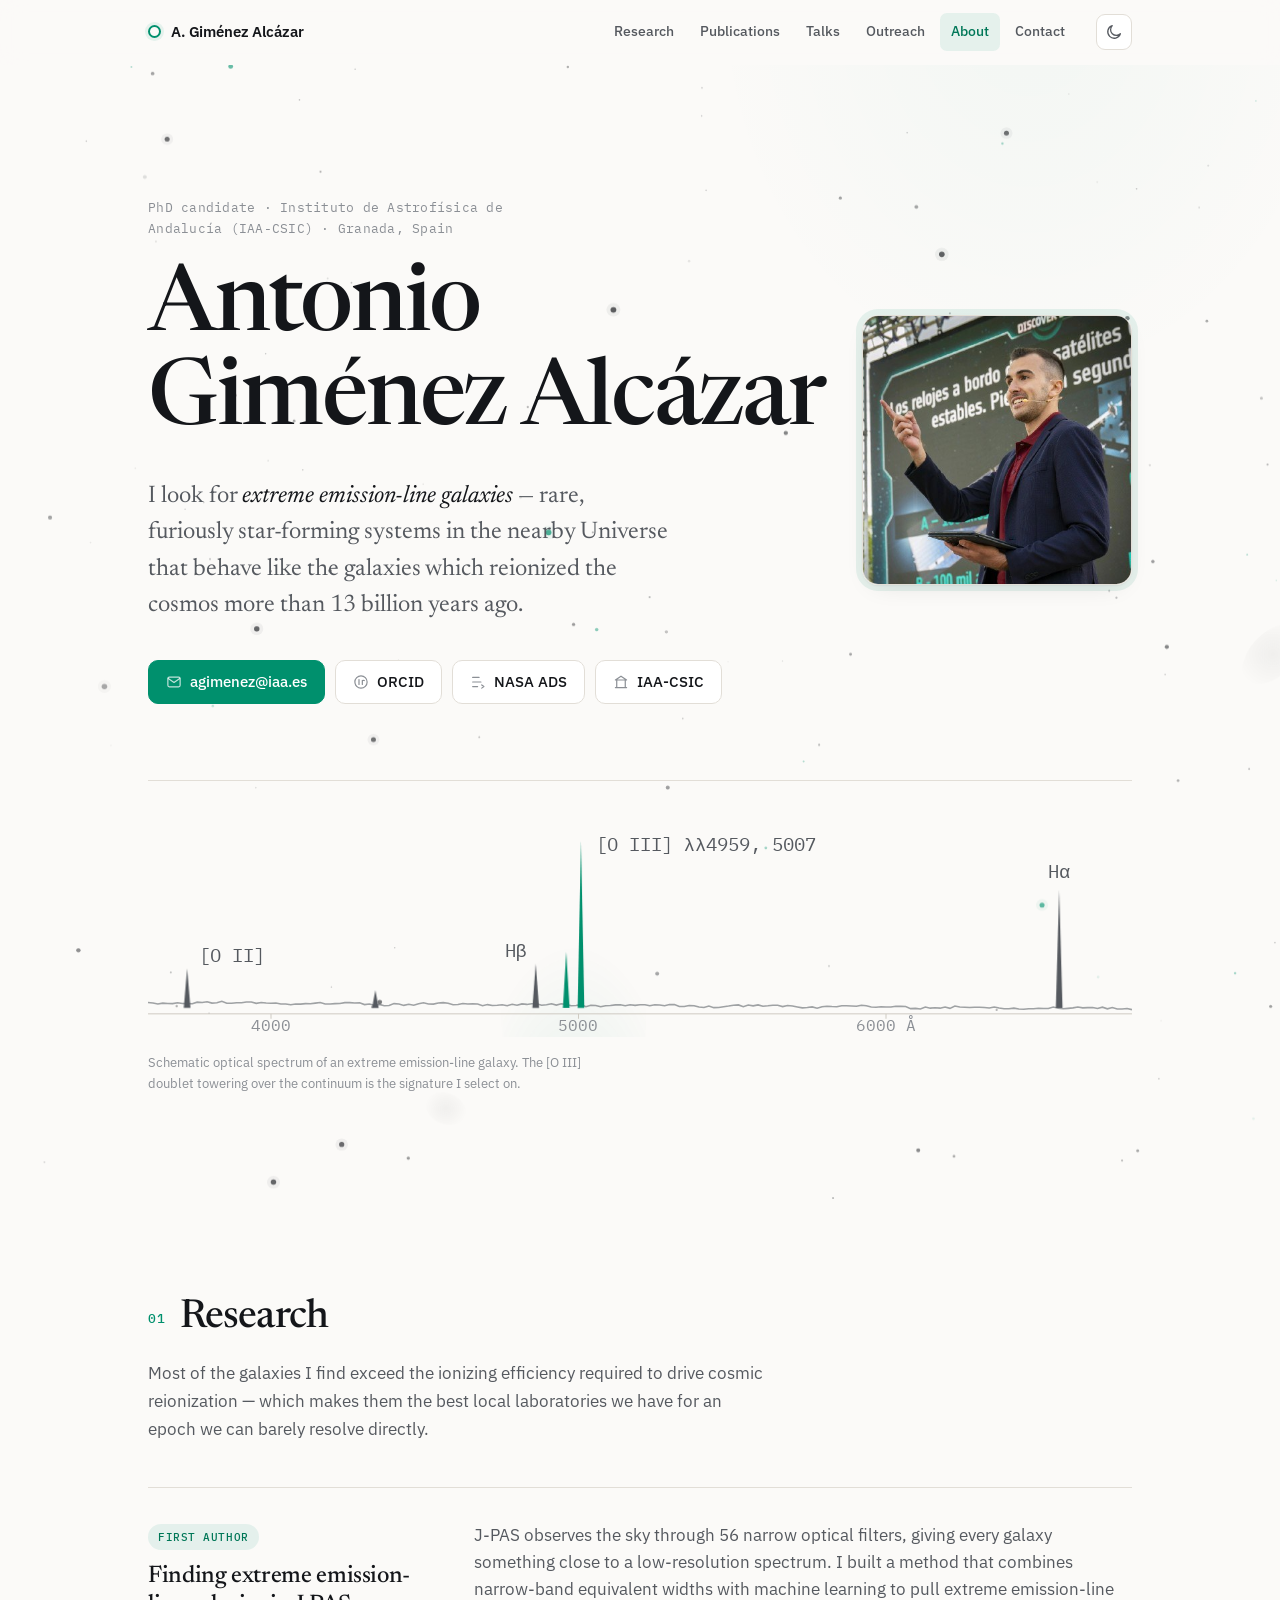
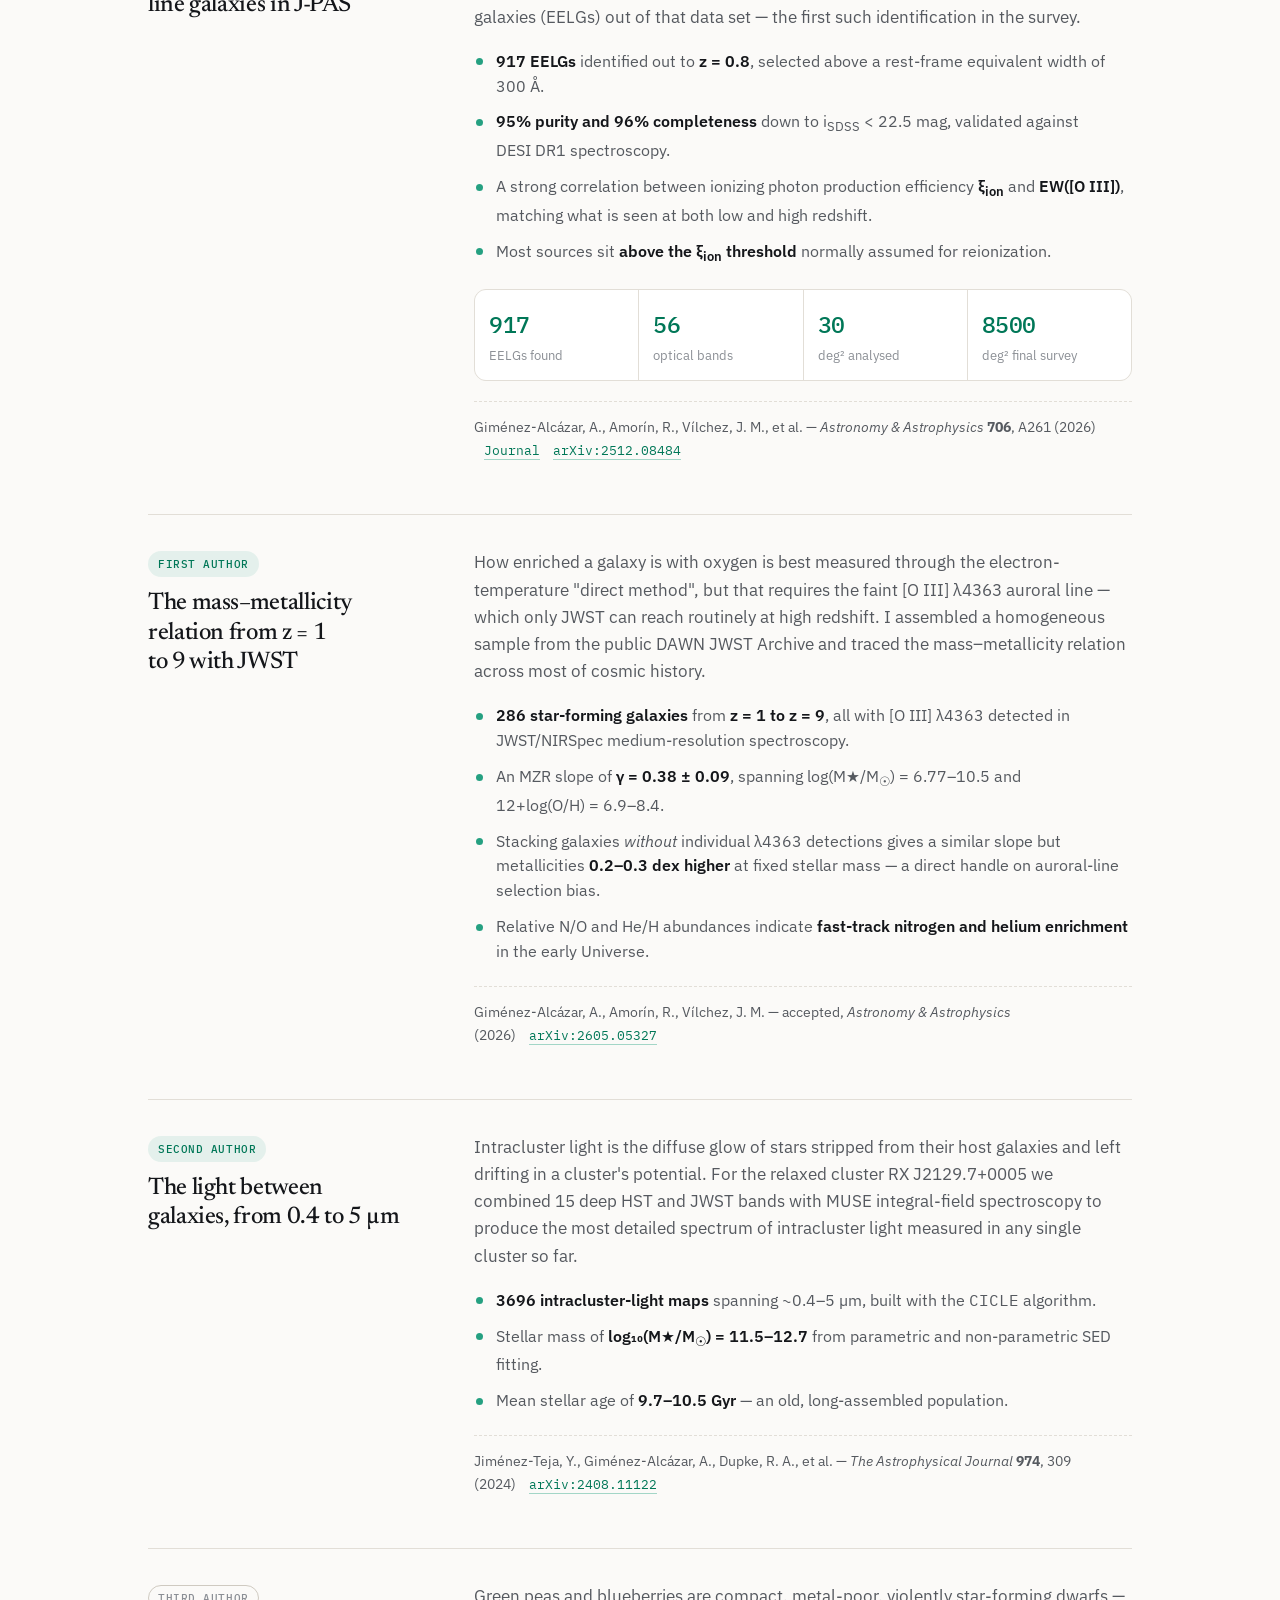
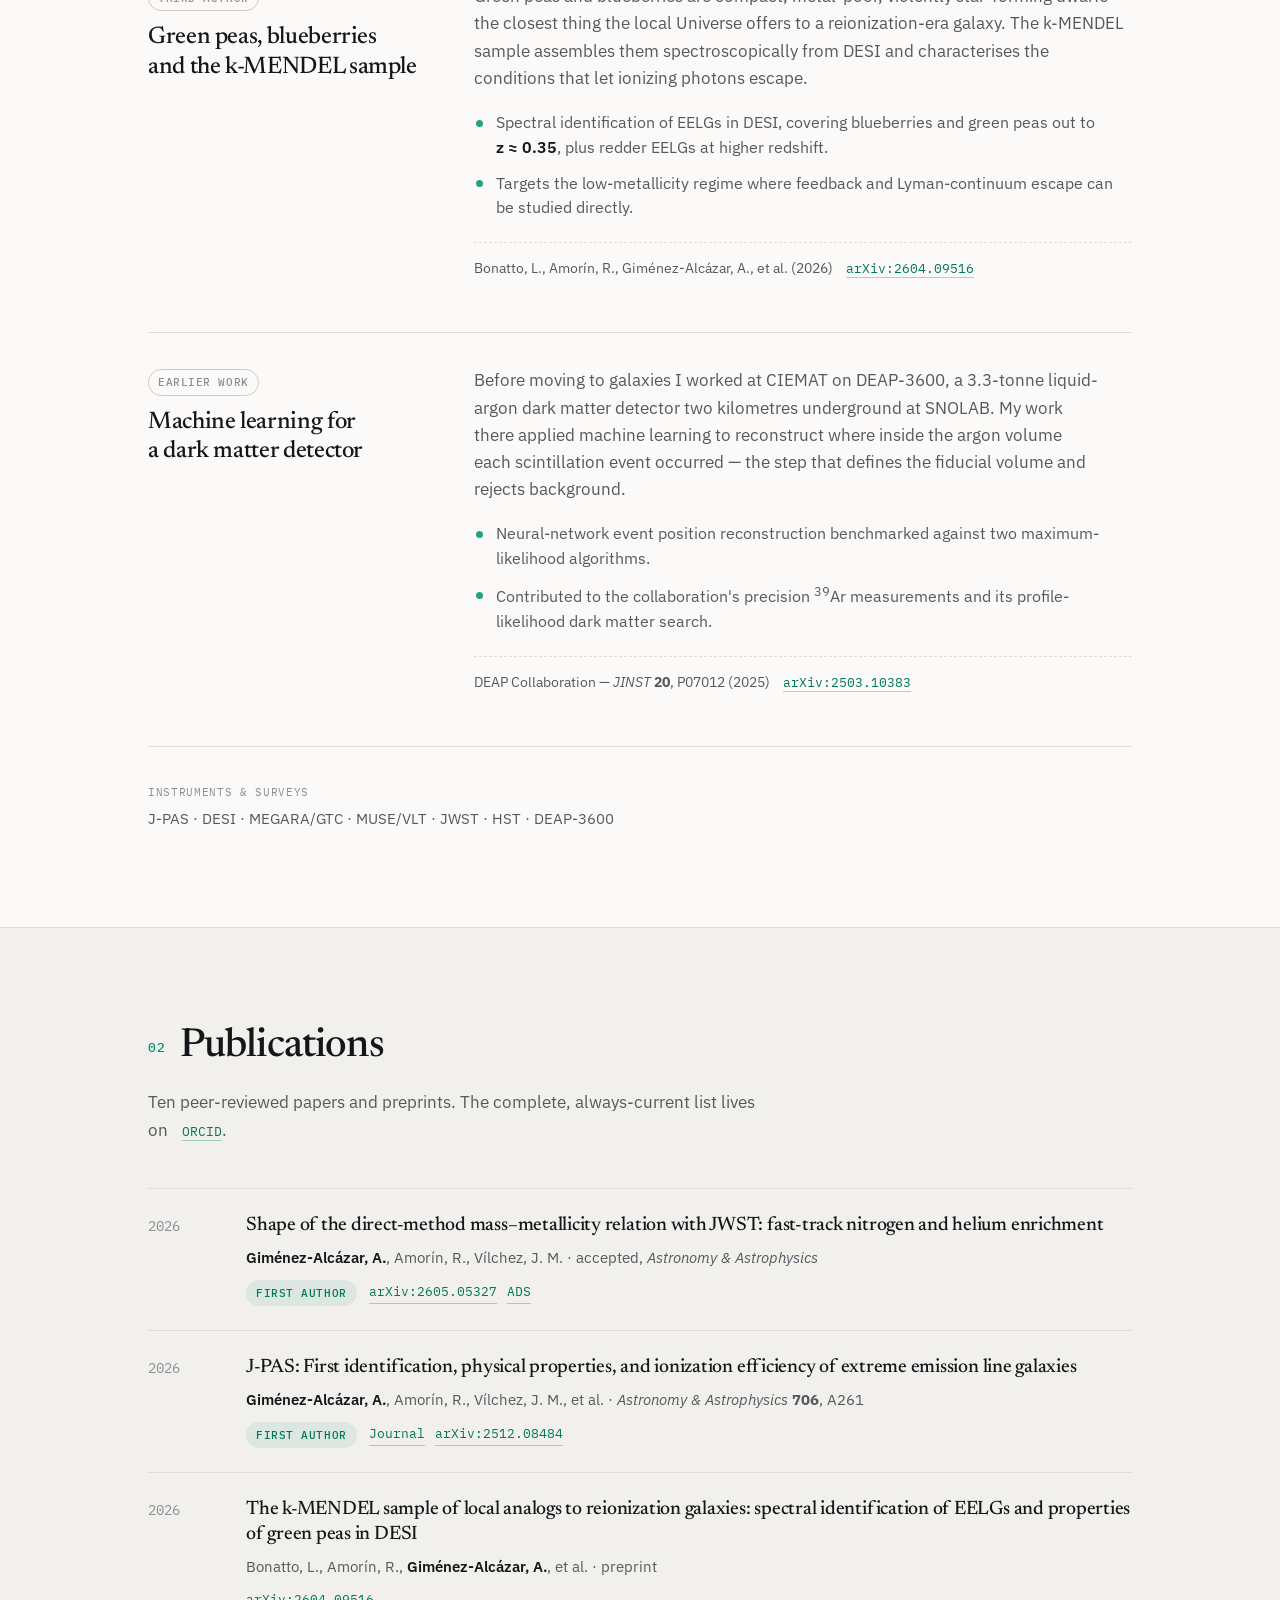
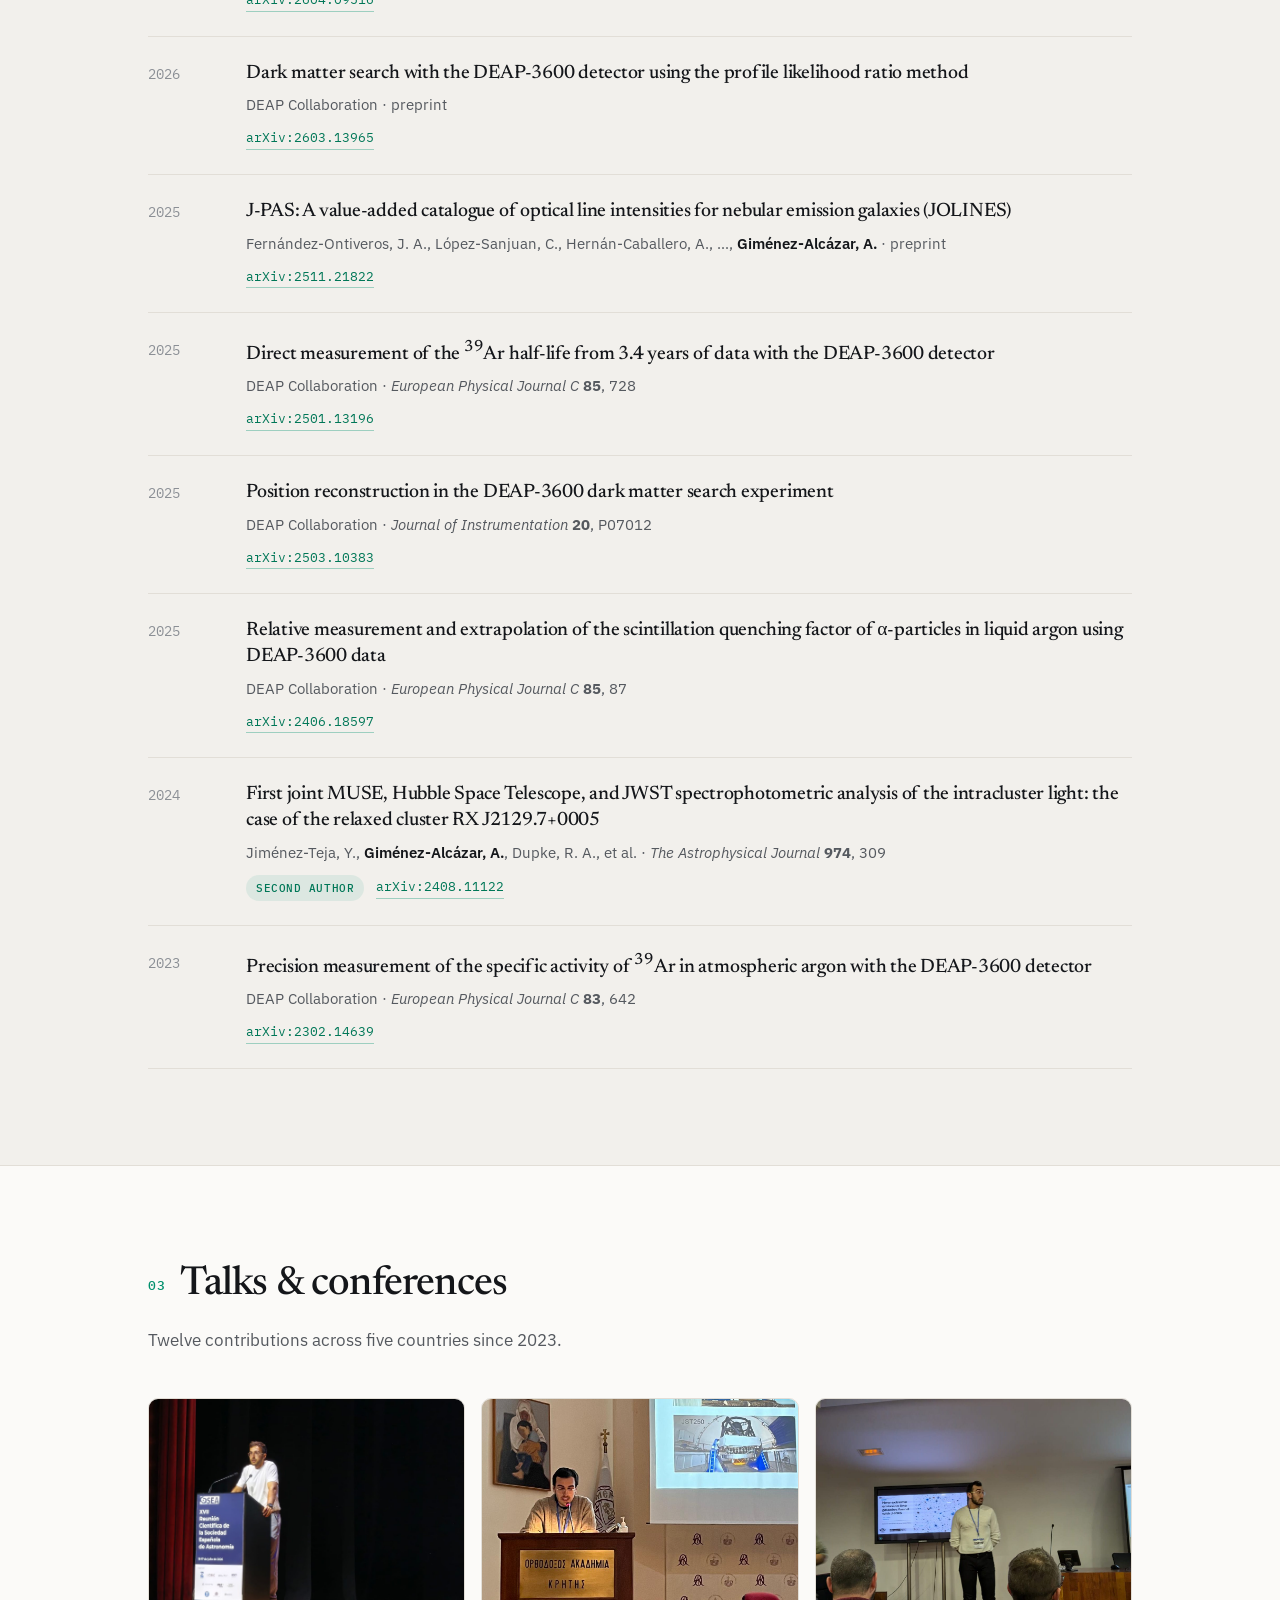
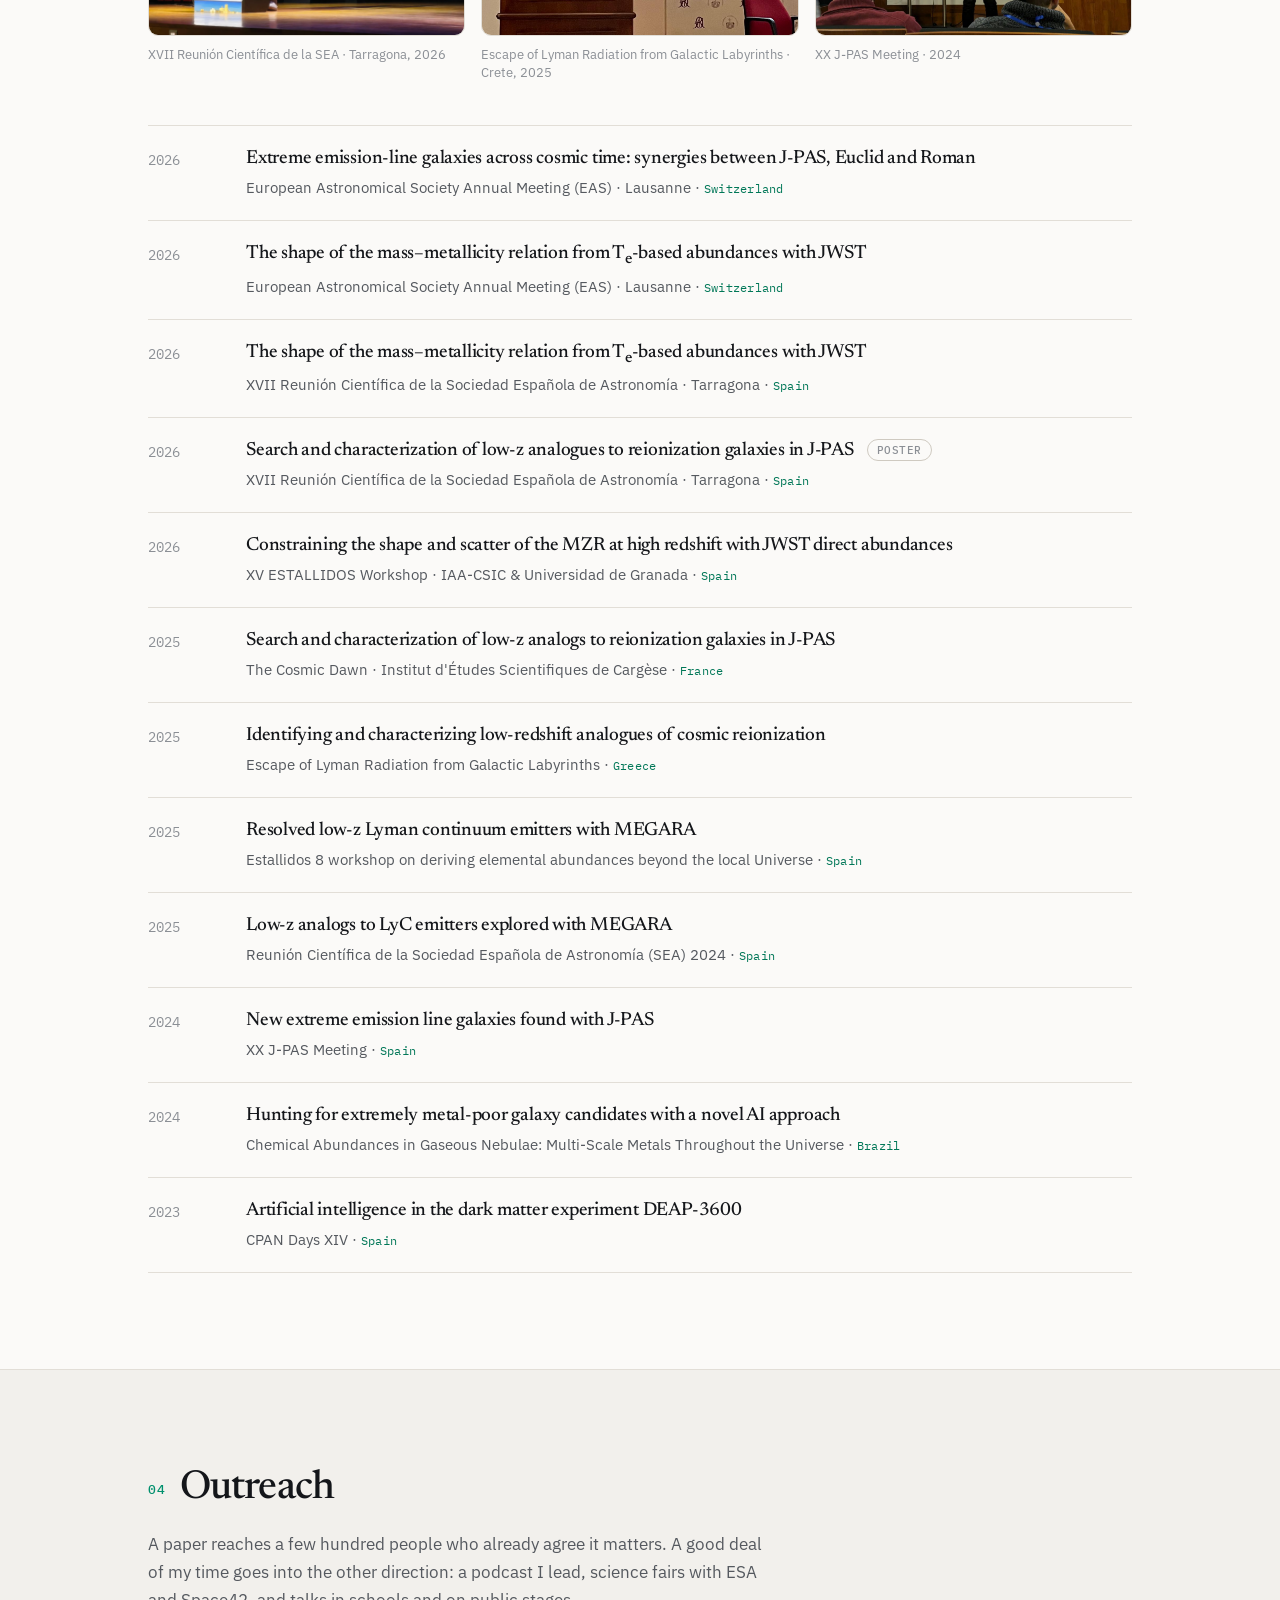
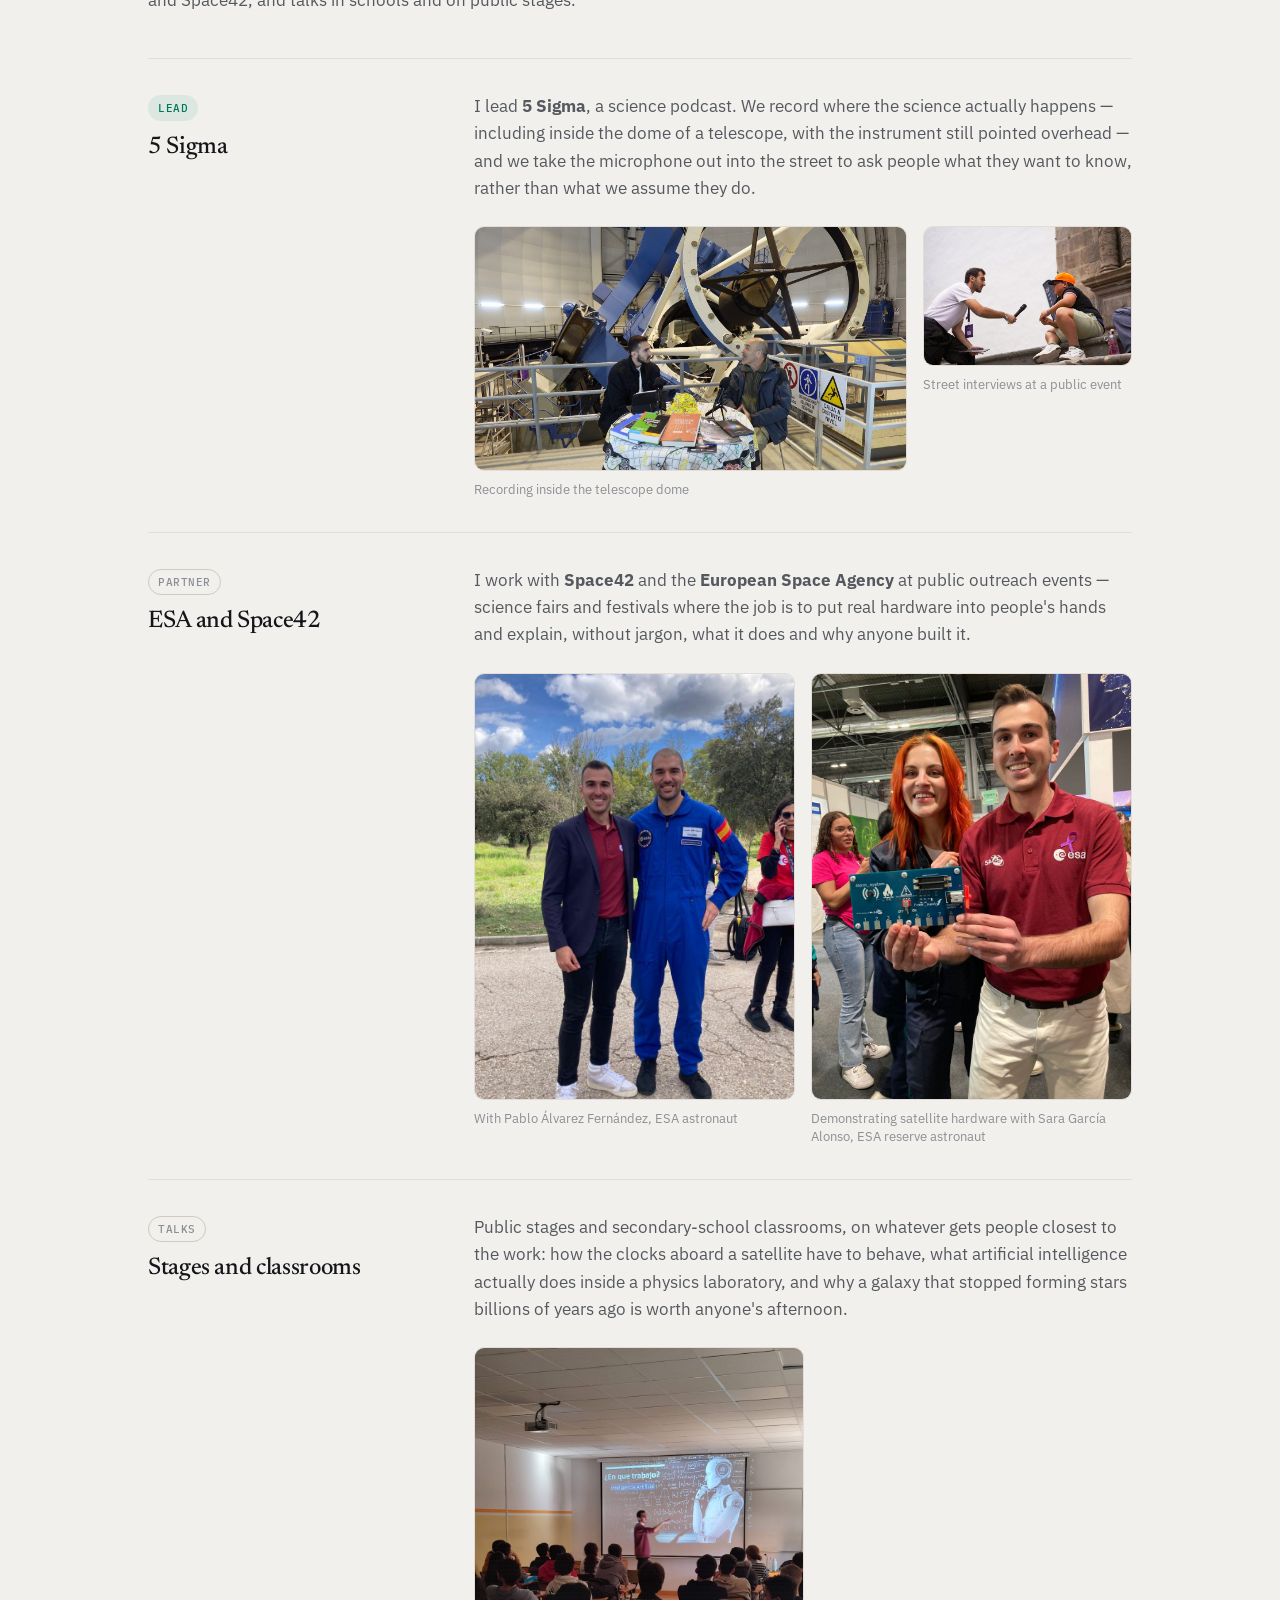
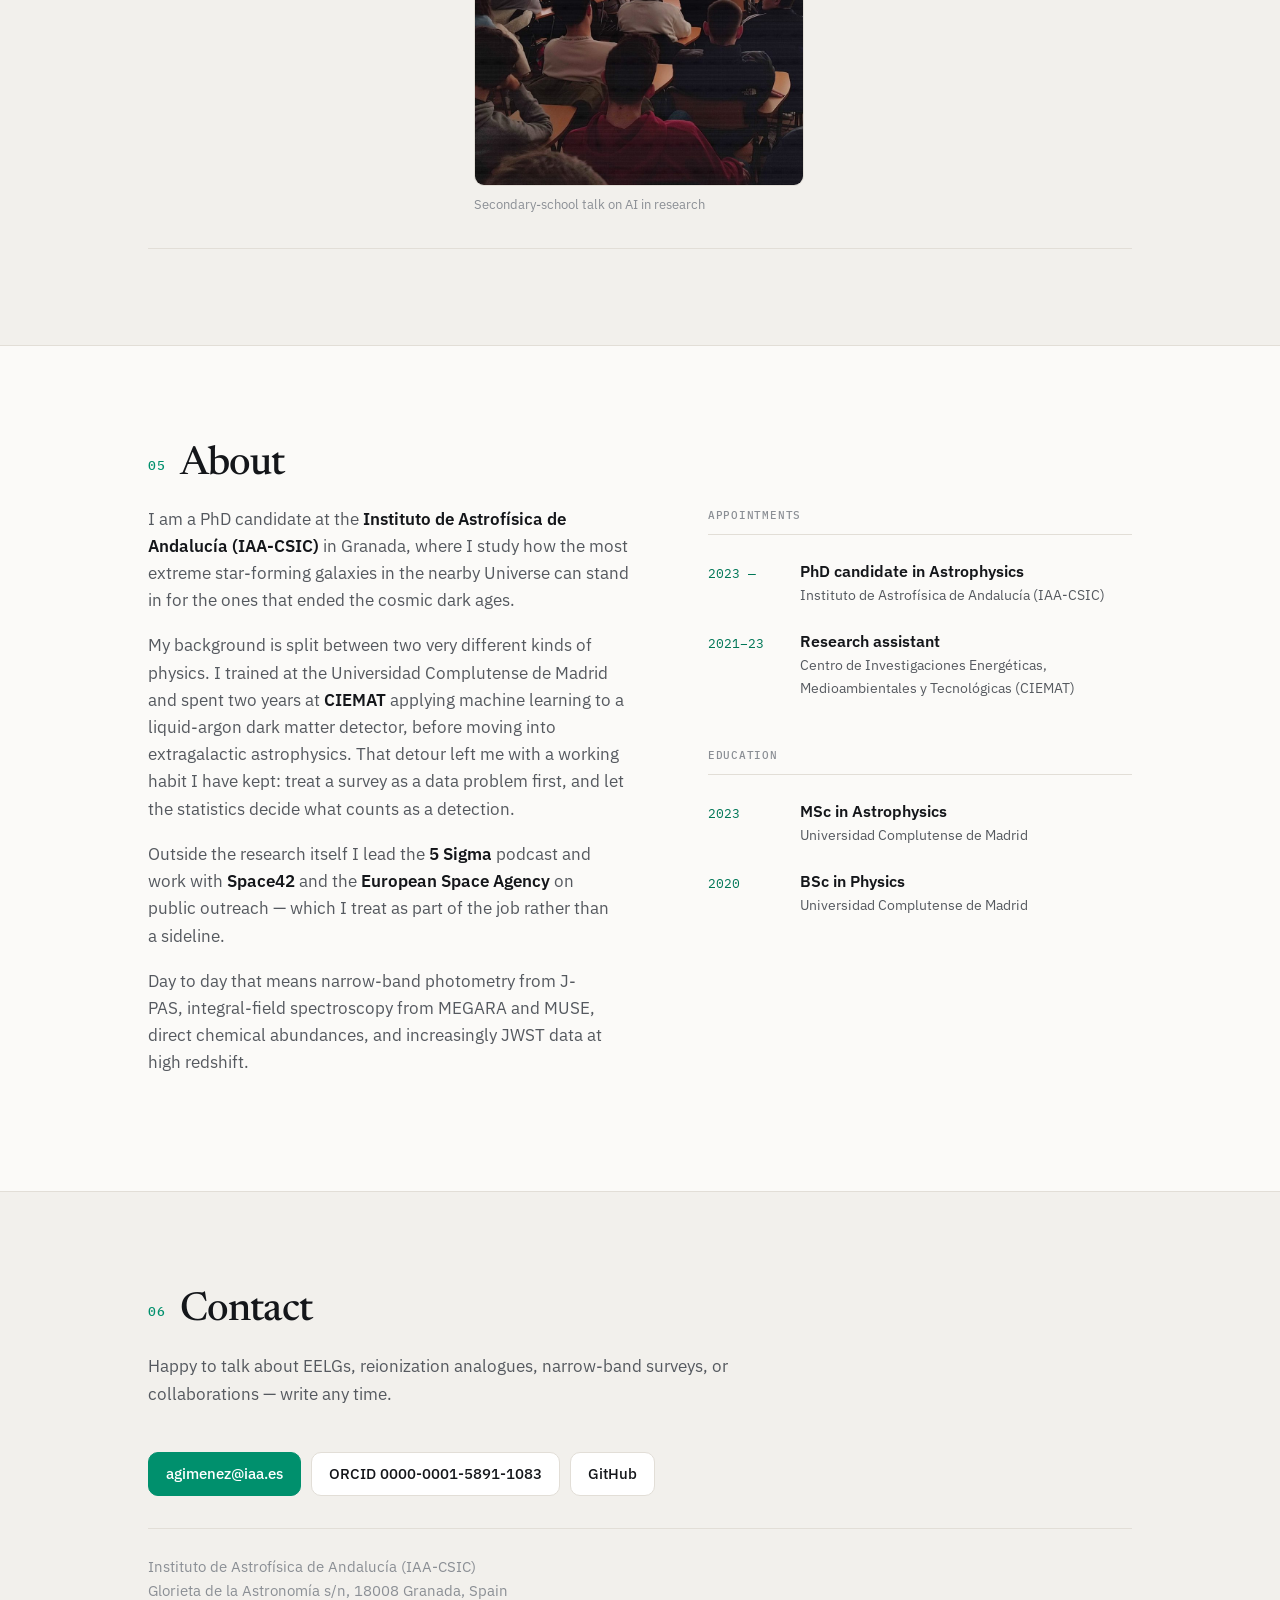
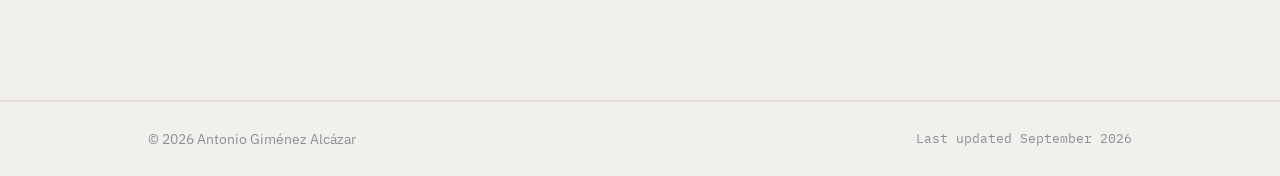
==== commit 828b6e6d: "Even out the conference photo strip The Crete photo was portrait and the J-PAS one 16:9, so the row " ====
--- a/index.html
+++ b/index.html
@@ -349,12 +349,12 @@
         <figcaption>XVII Reunión Científica de la SEA · Tarragona, 2026</figcaption>
       </figure>
       <figure class="shot">
-        <img src="images/talk-crete.jpg" width="900" height="1200" loading="lazy"
+        <img src="images/talk-crete.jpg" width="1200" height="900" loading="lazy"
              alt="Presenting a slide titled J-PAS Survey at the Orthodox Academy of Crete">
         <figcaption>Escape of Lyman Radiation from Galactic Labyrinths · Crete, 2025</figcaption>
       </figure>
       <figure class="shot">
-        <img src="images/talk-jpas.jpg" width="1400" height="788" loading="lazy"
+        <img src="images/talk-jpas.jpg" width="1200" height="900" loading="lazy"
              alt="Presenting New extreme emission line galaxies found with J-PAS to a seated audience">
         <figcaption>XX J-PAS Meeting · 2024</figcaption>
       </figure>
--- a/style.css
+++ b/style.css
@@ -772,6 +772,14 @@
 
 .shots-strip { margin: 0 0 44px; }
 
+/* The conference strip reads as a row, so every frame matches. The three
+   sources are cropped to 4:3 already; this just holds the line if one is
+   ever swapped for a photo of another shape. */
+.shots-strip .shot img {
+  aspect-ratio: 4 / 3;
+  object-fit: cover;
+}
+
 .shot { margin: 0; min-width: 0; }
 
 .shot img {
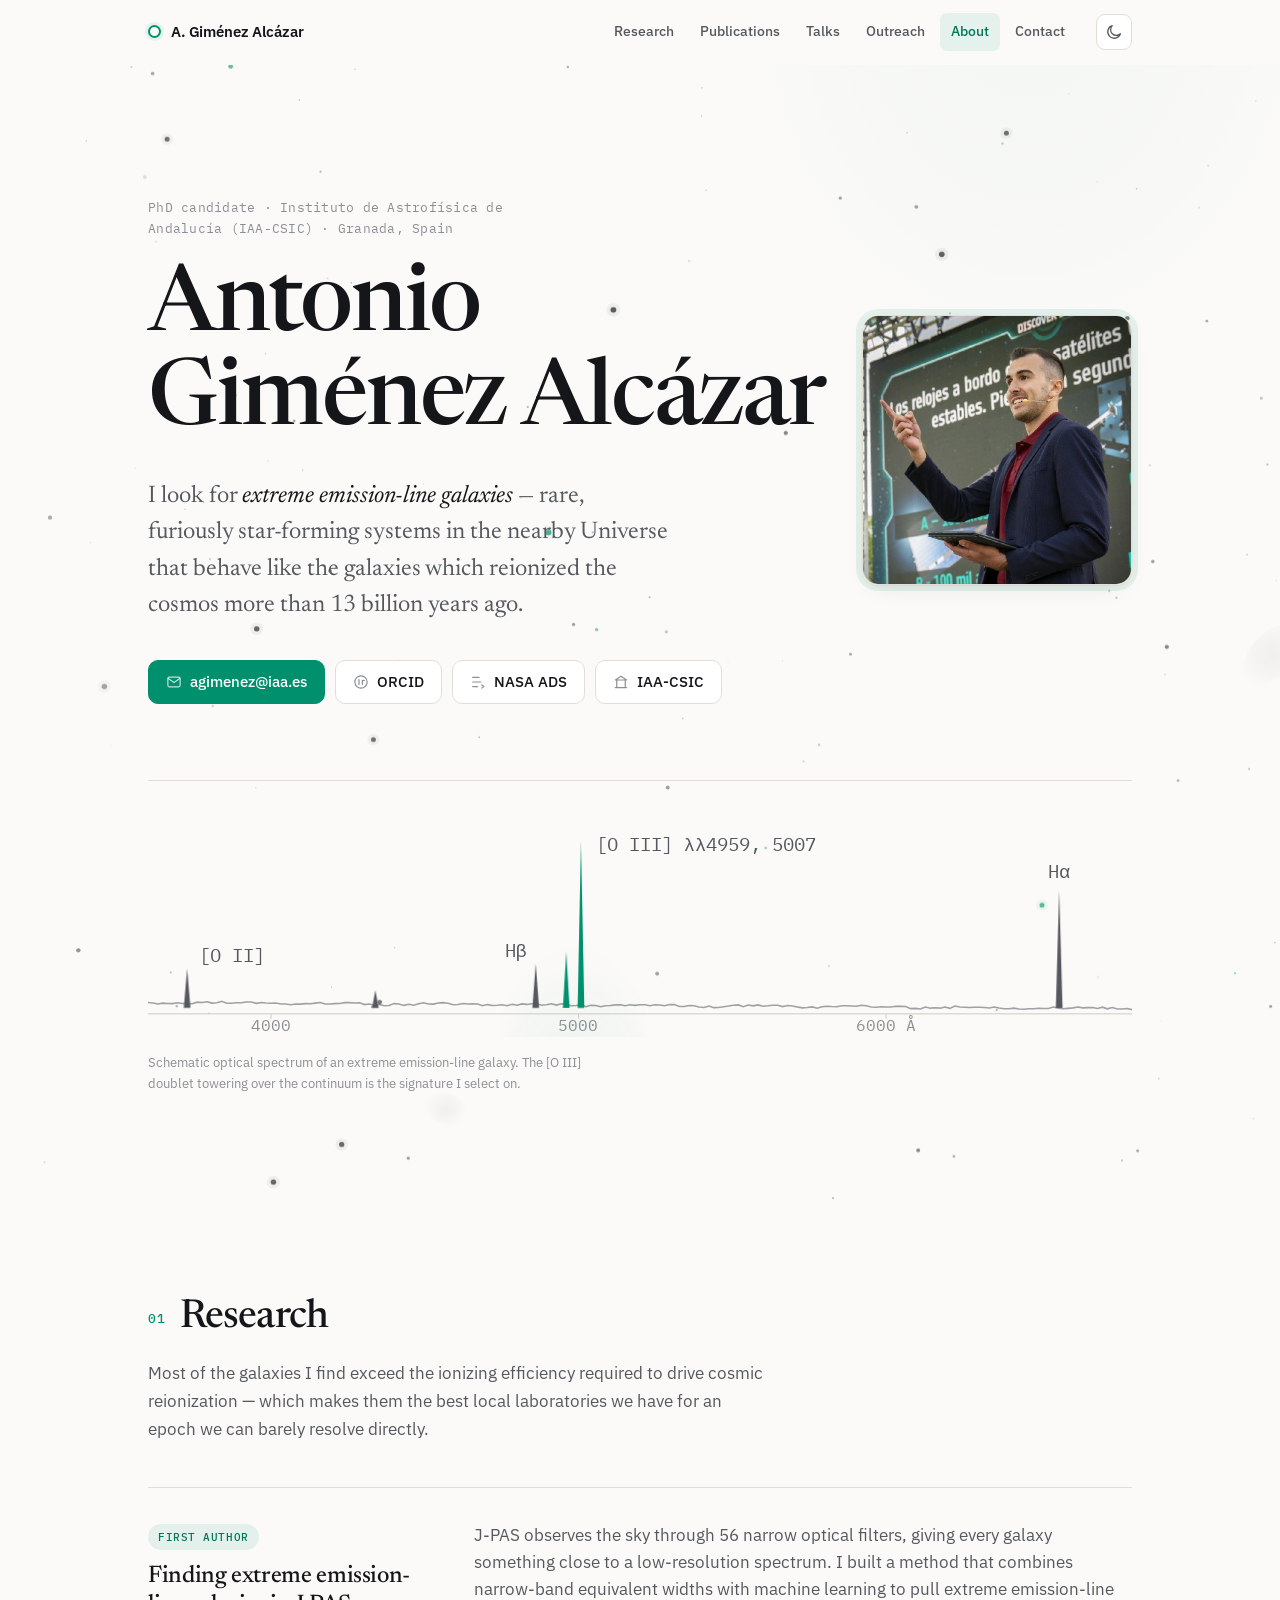
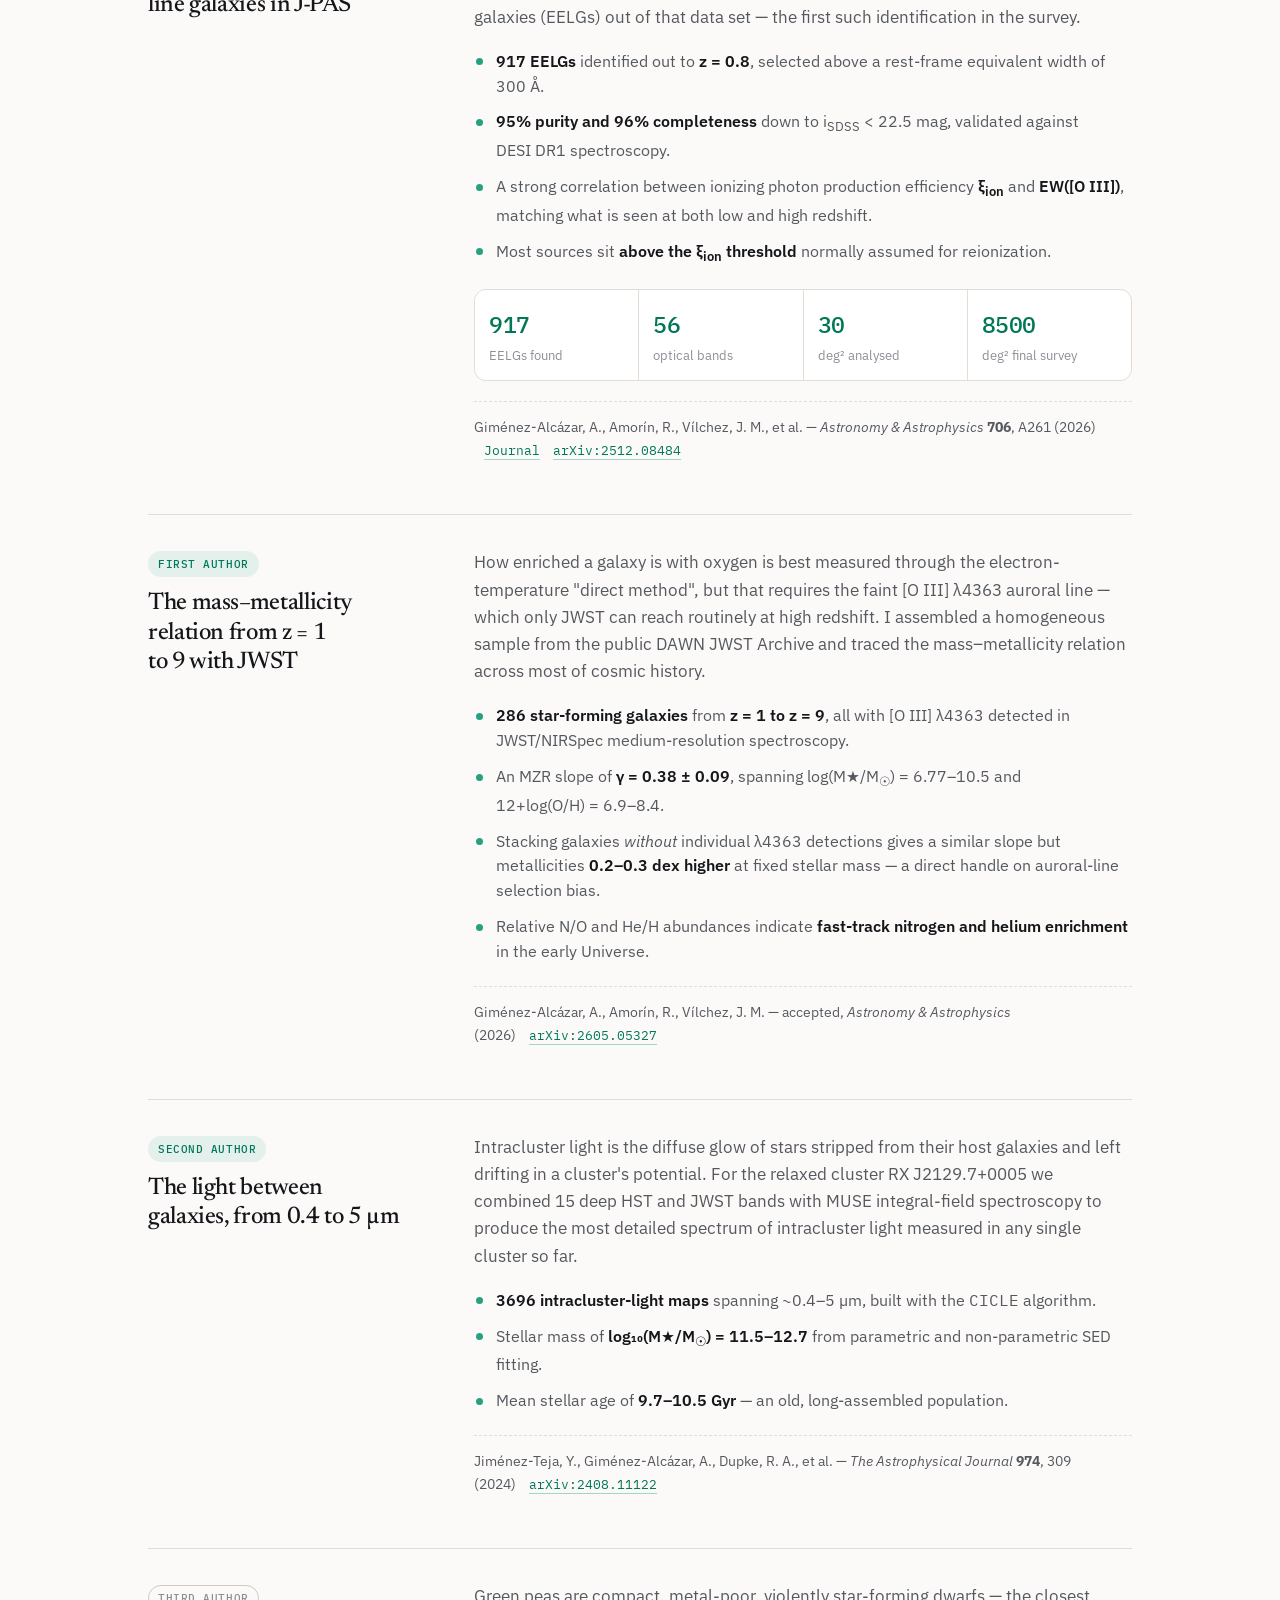
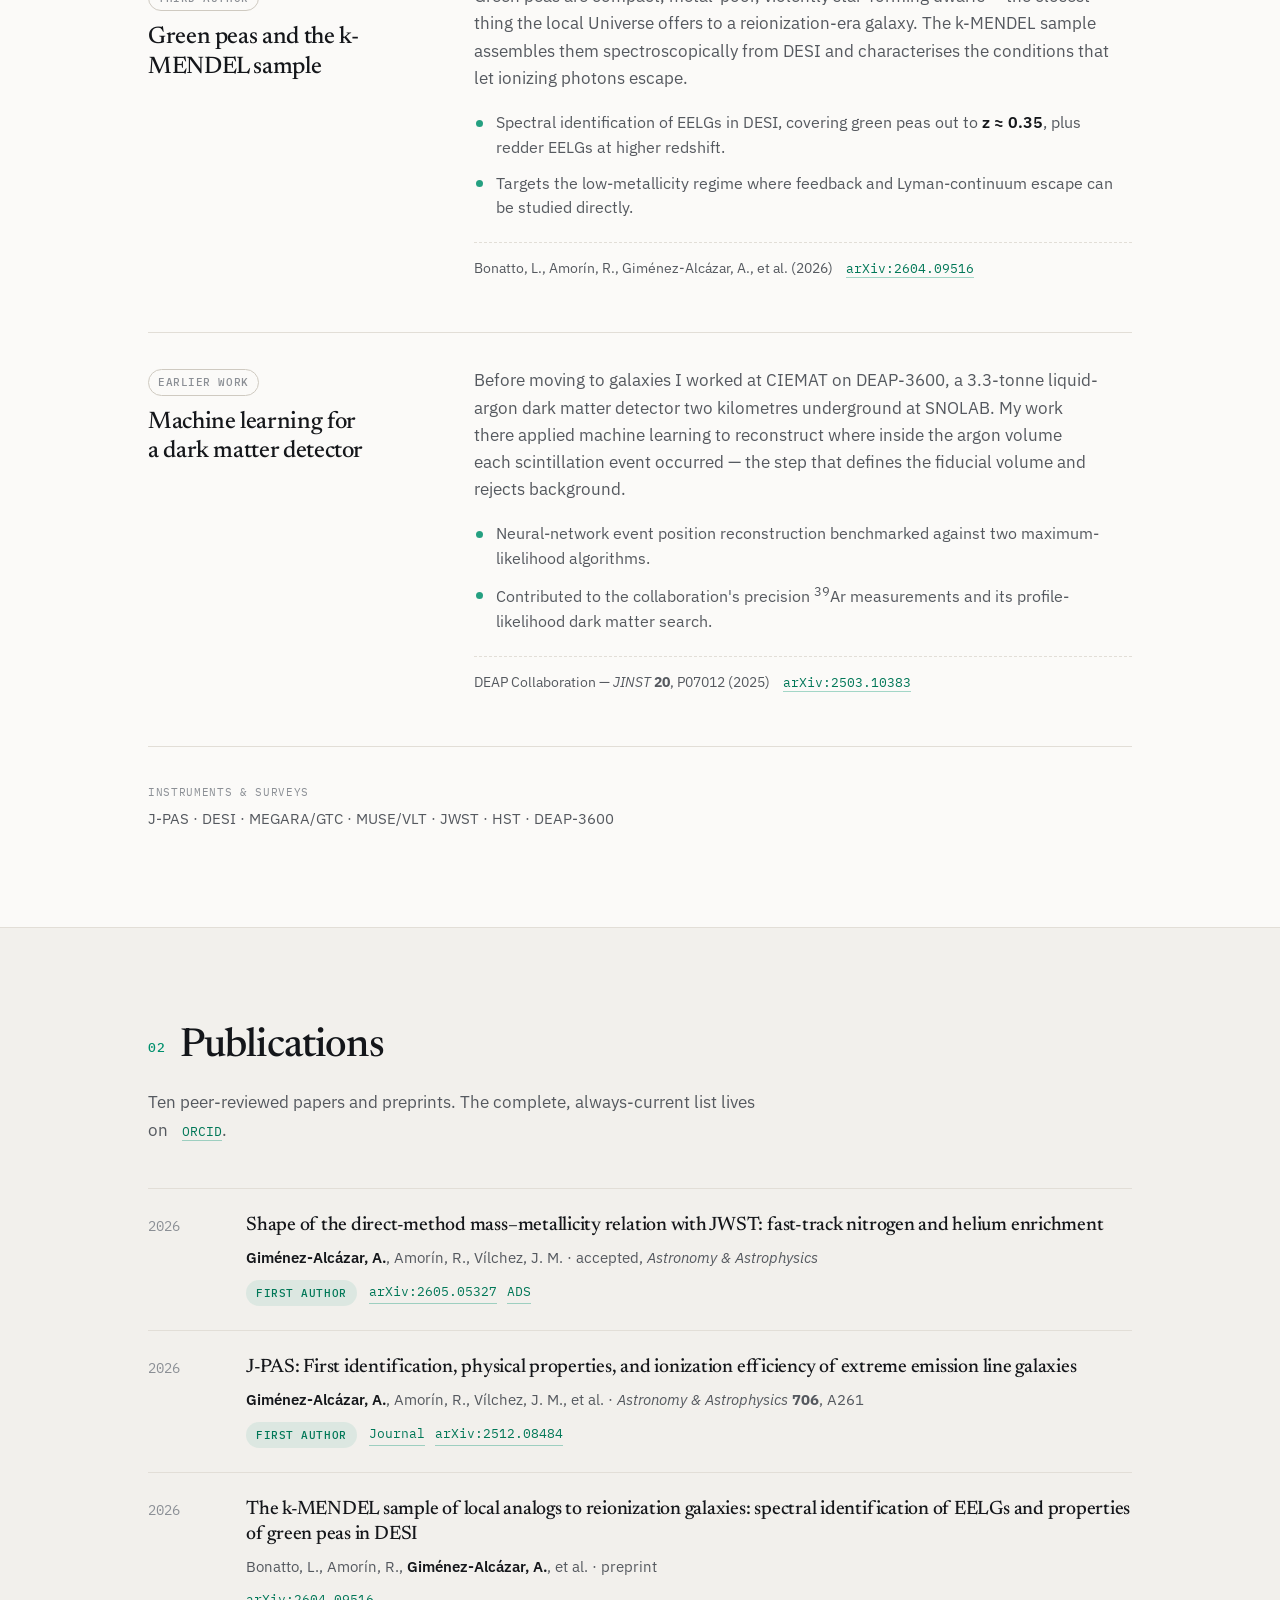
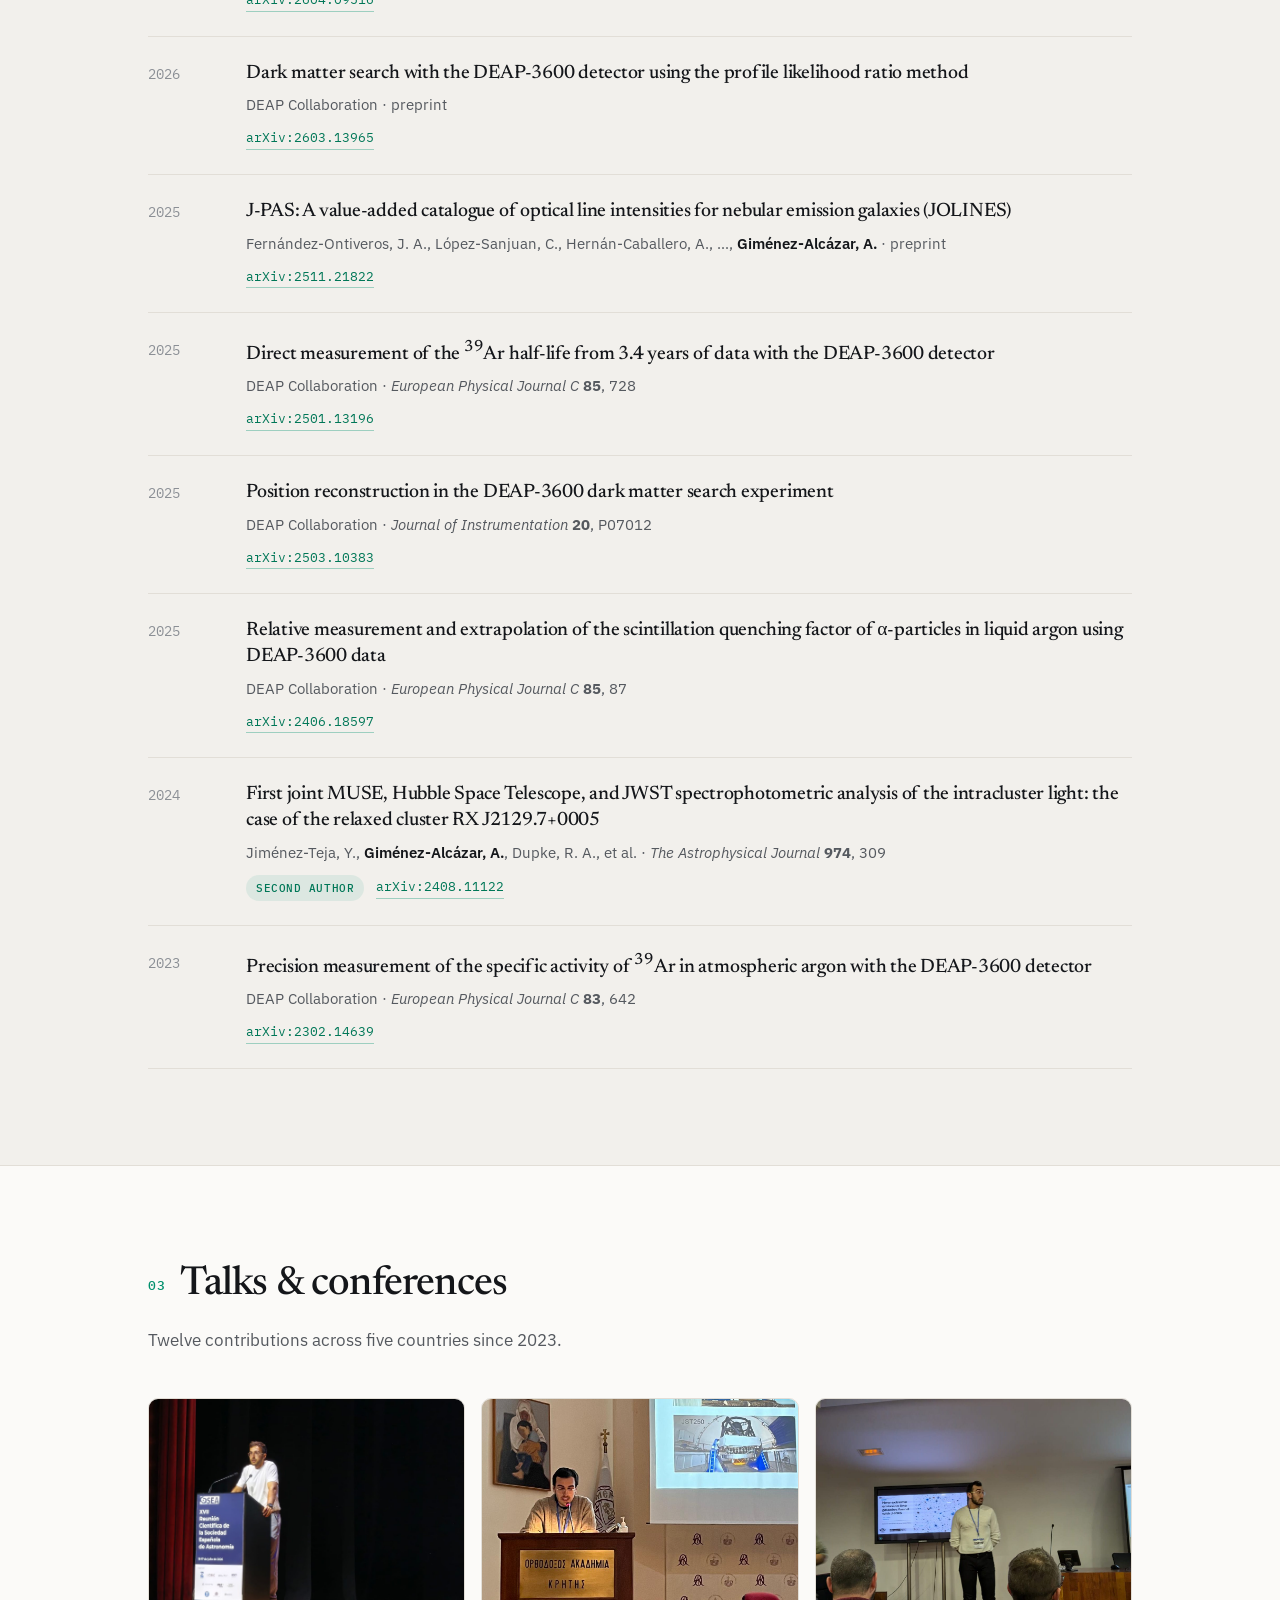
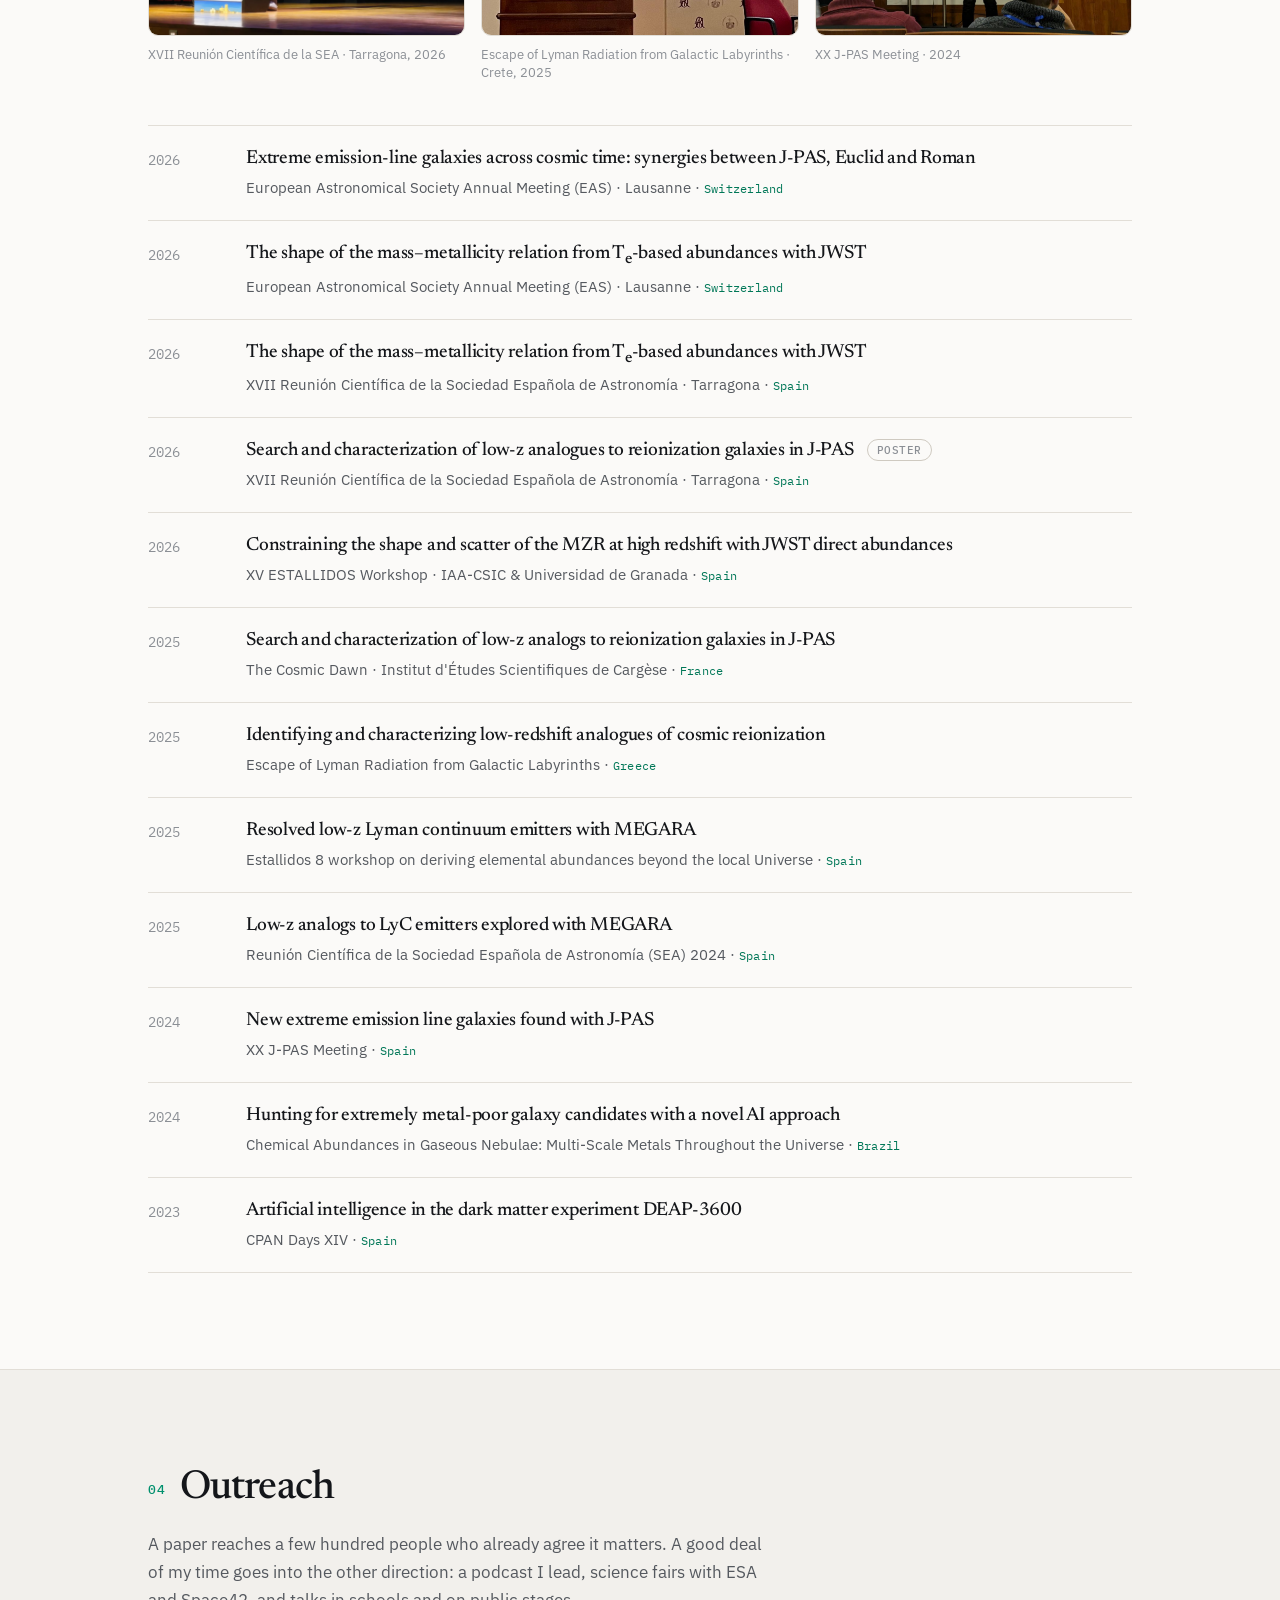
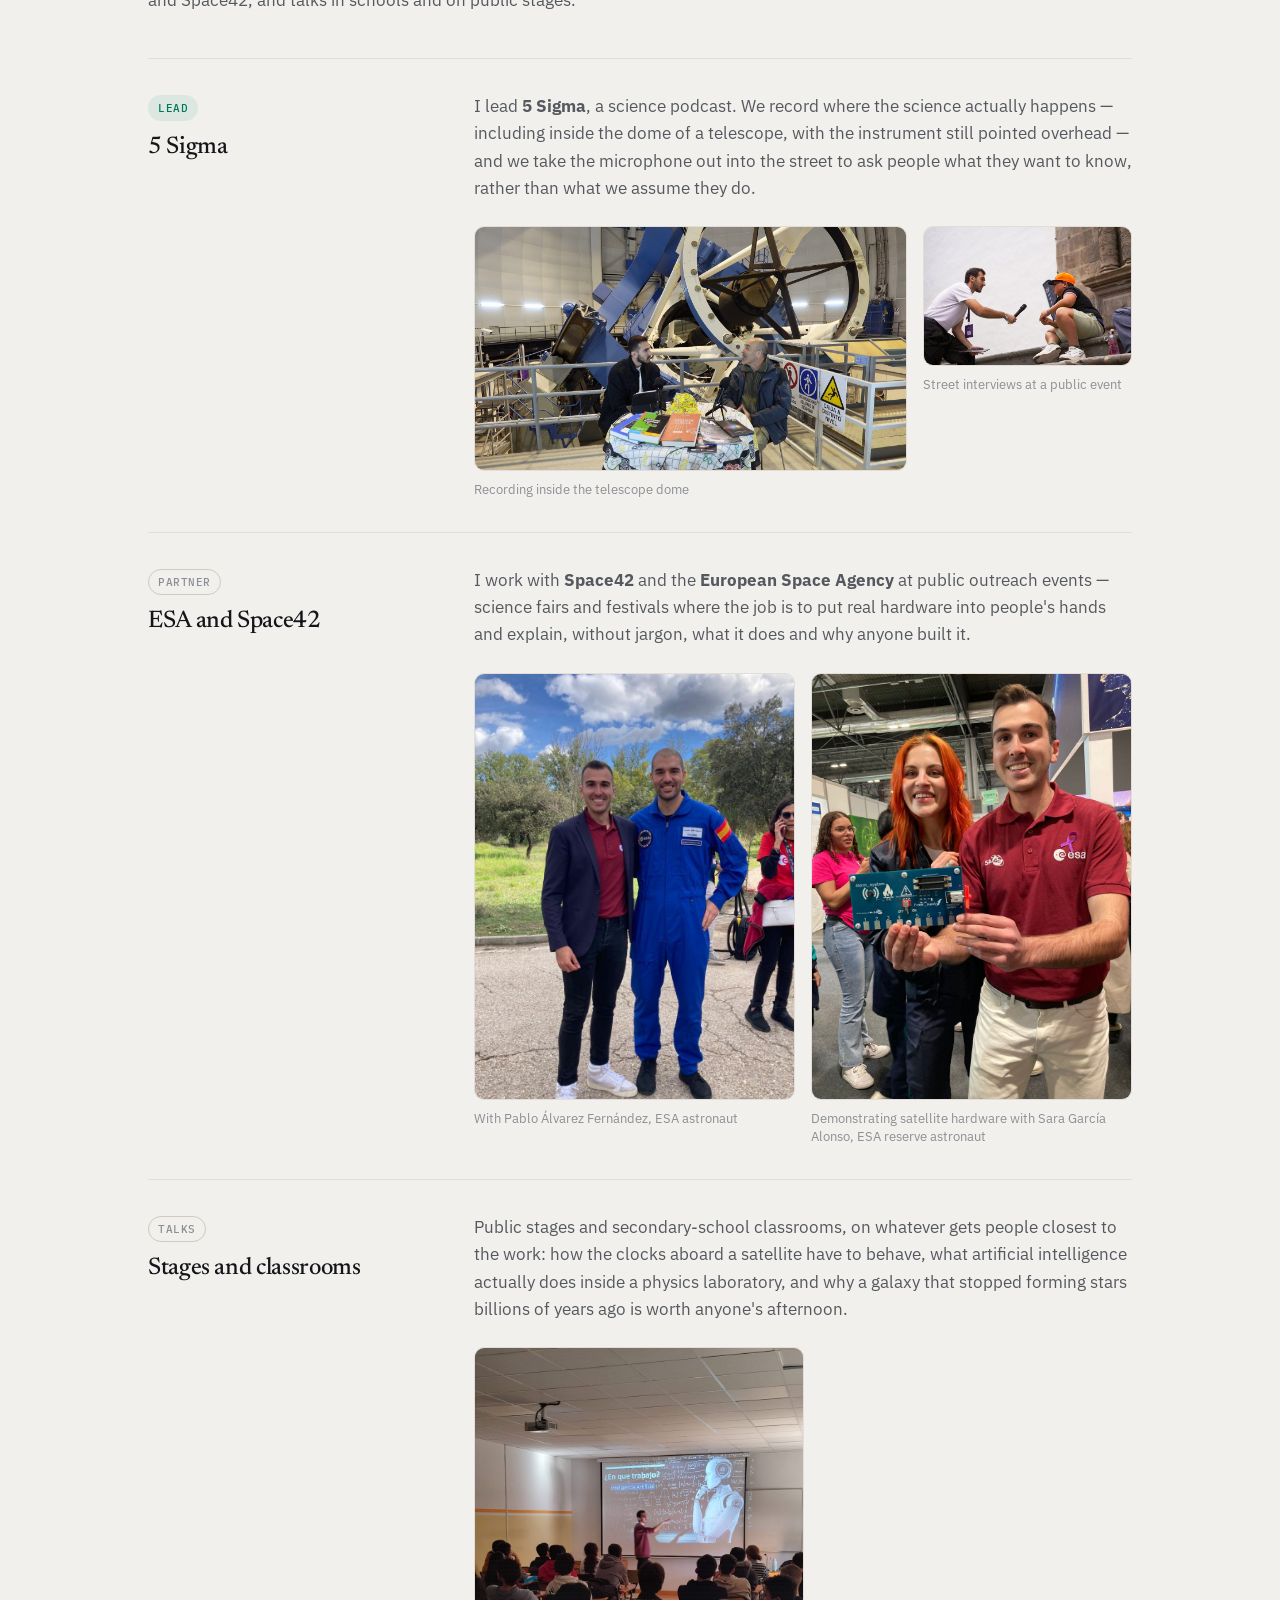
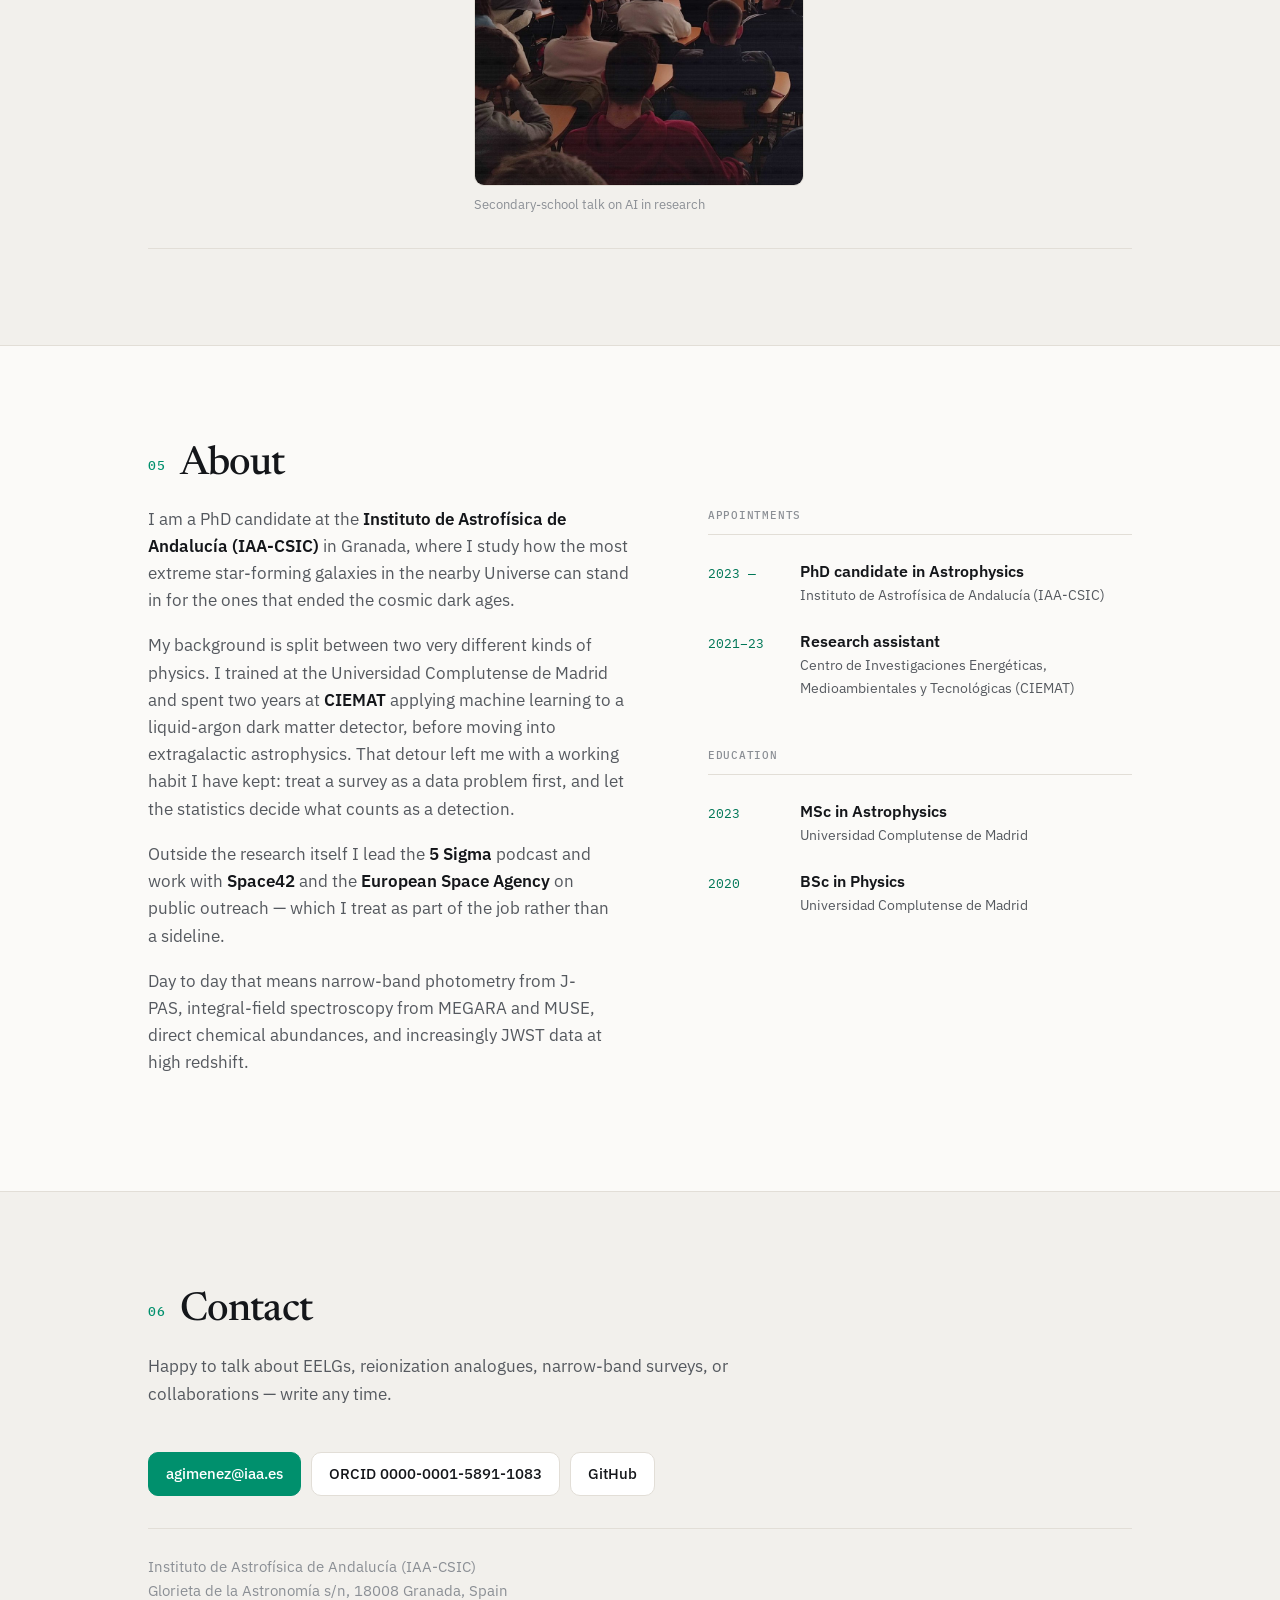
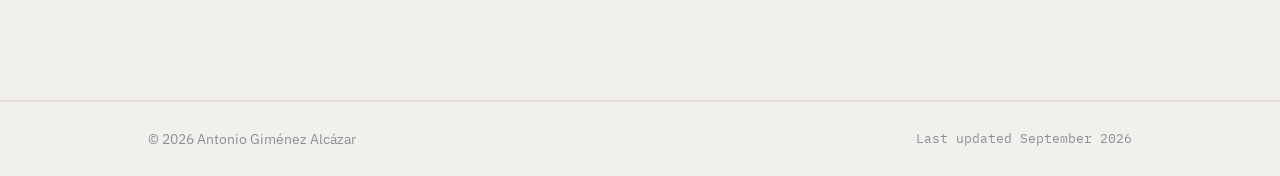
==== commit 6b2c0523: "Drop the blueberry references from the k-MENDEL section Co-Authored-By: Claude Opus 5 <noreply@anthr" ====
--- a/index.html
+++ b/index.html
@@ -201,12 +201,12 @@
     <article class="topic reveal">
       <header class="topic-head">
         <span class="tag">Third author</span>
-        <h3>Green peas, blueberries and the k-MENDEL sample</h3>
-      </header>
-      <div class="topic-body">
-        <p>Green peas and blueberries are compact, metal-poor, violently star-forming dwarfs — the closest thing the local Universe offers to a reionization-era galaxy. The k-MENDEL sample assembles them spectroscopically from DESI and characterises the conditions that let ionizing photons escape.</p>
+        <h3>Green peas and the k-MENDEL sample</h3>
+      </header>
+      <div class="topic-body">
+        <p>Green peas are compact, metal-poor, violently star-forming dwarfs — the closest thing the local Universe offers to a reionization-era galaxy. The k-MENDEL sample assembles them spectroscopically from DESI and characterises the conditions that let ionizing photons escape.</p>
         <ul class="findings">
-          <li>Spectral identification of EELGs in DESI, covering blueberries and green peas out to <b>z&nbsp;≈&nbsp;0.35</b>, plus redder EELGs at higher redshift.</li>
+          <li>Spectral identification of EELGs in DESI, covering green peas out to <b>z&nbsp;≈&nbsp;0.35</b>, plus redder EELGs at higher redshift.</li>
           <li>Targets the low-metallicity regime where feedback and Lyman-continuum escape can be studied directly.</li>
         </ul>
         <p class="topic-cite">Bonatto, L., Amorín, R., Giménez-Alcázar, A., et al. (2026)
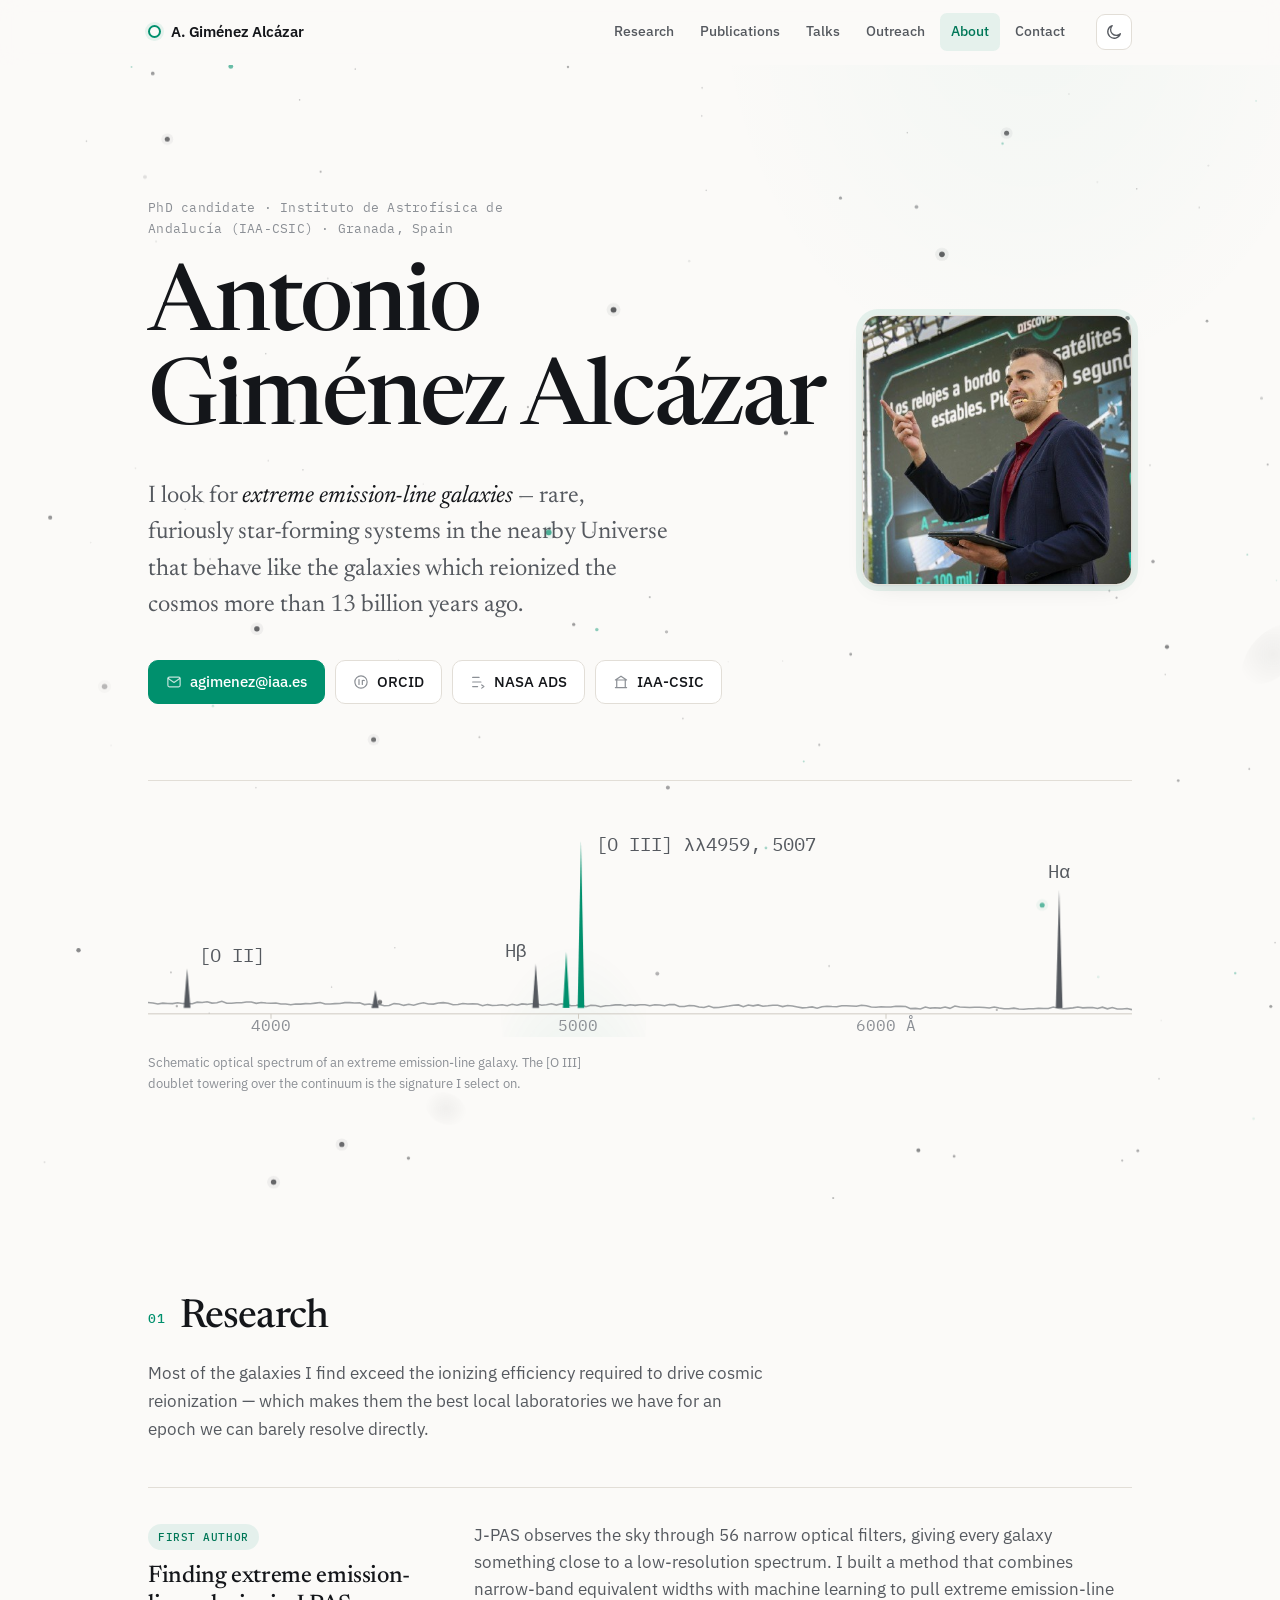
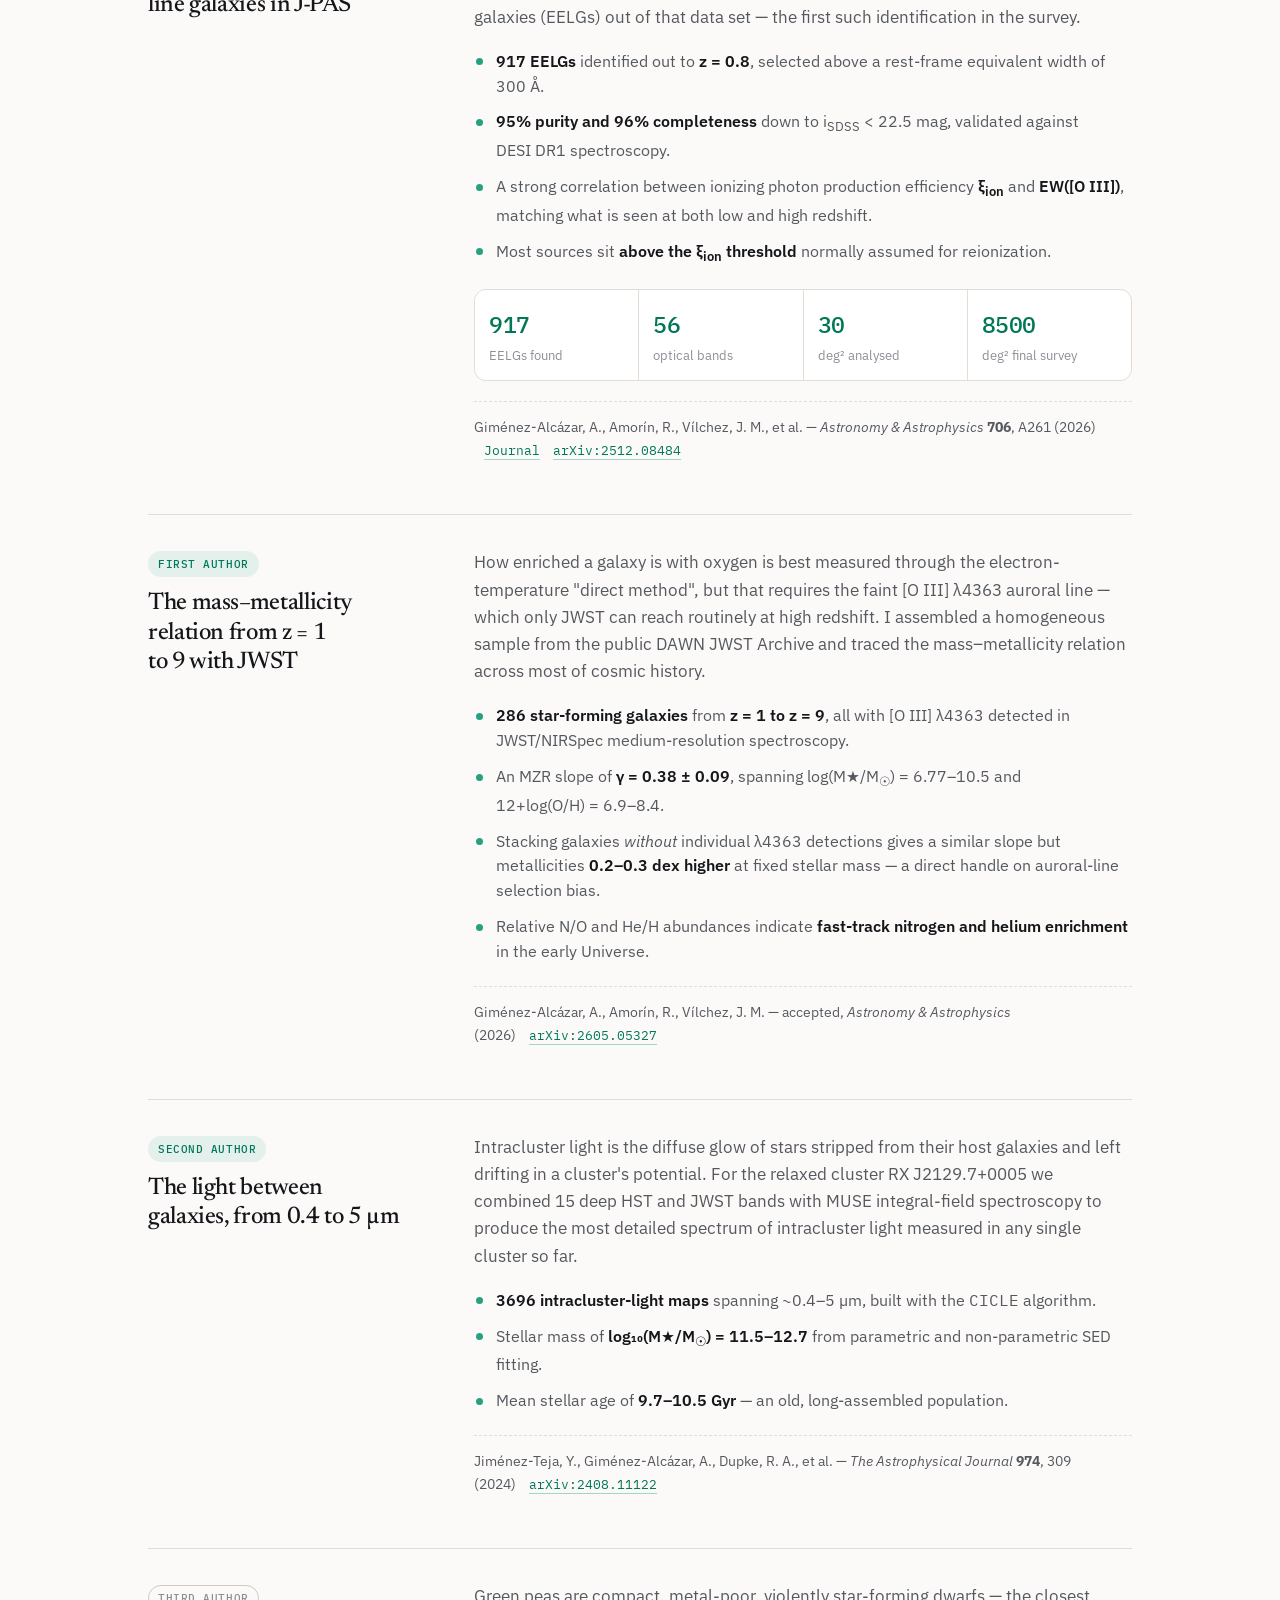
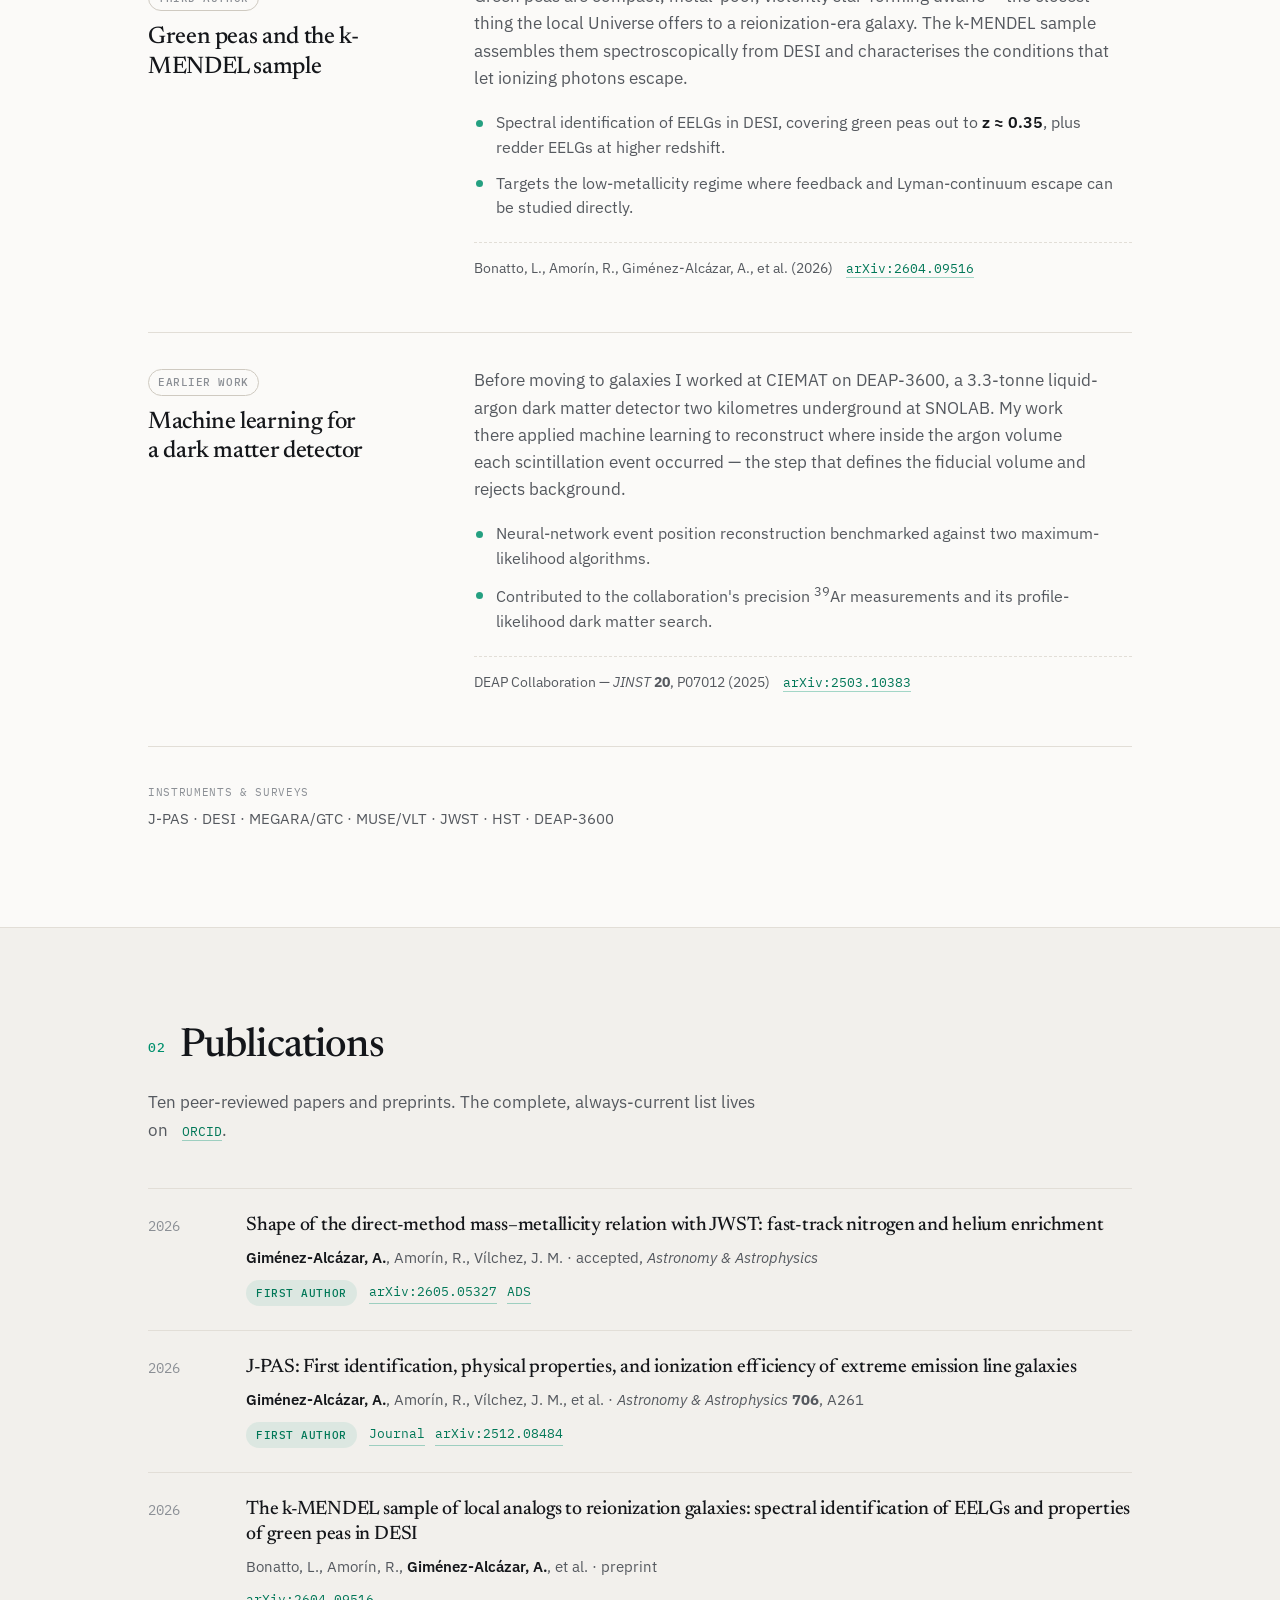
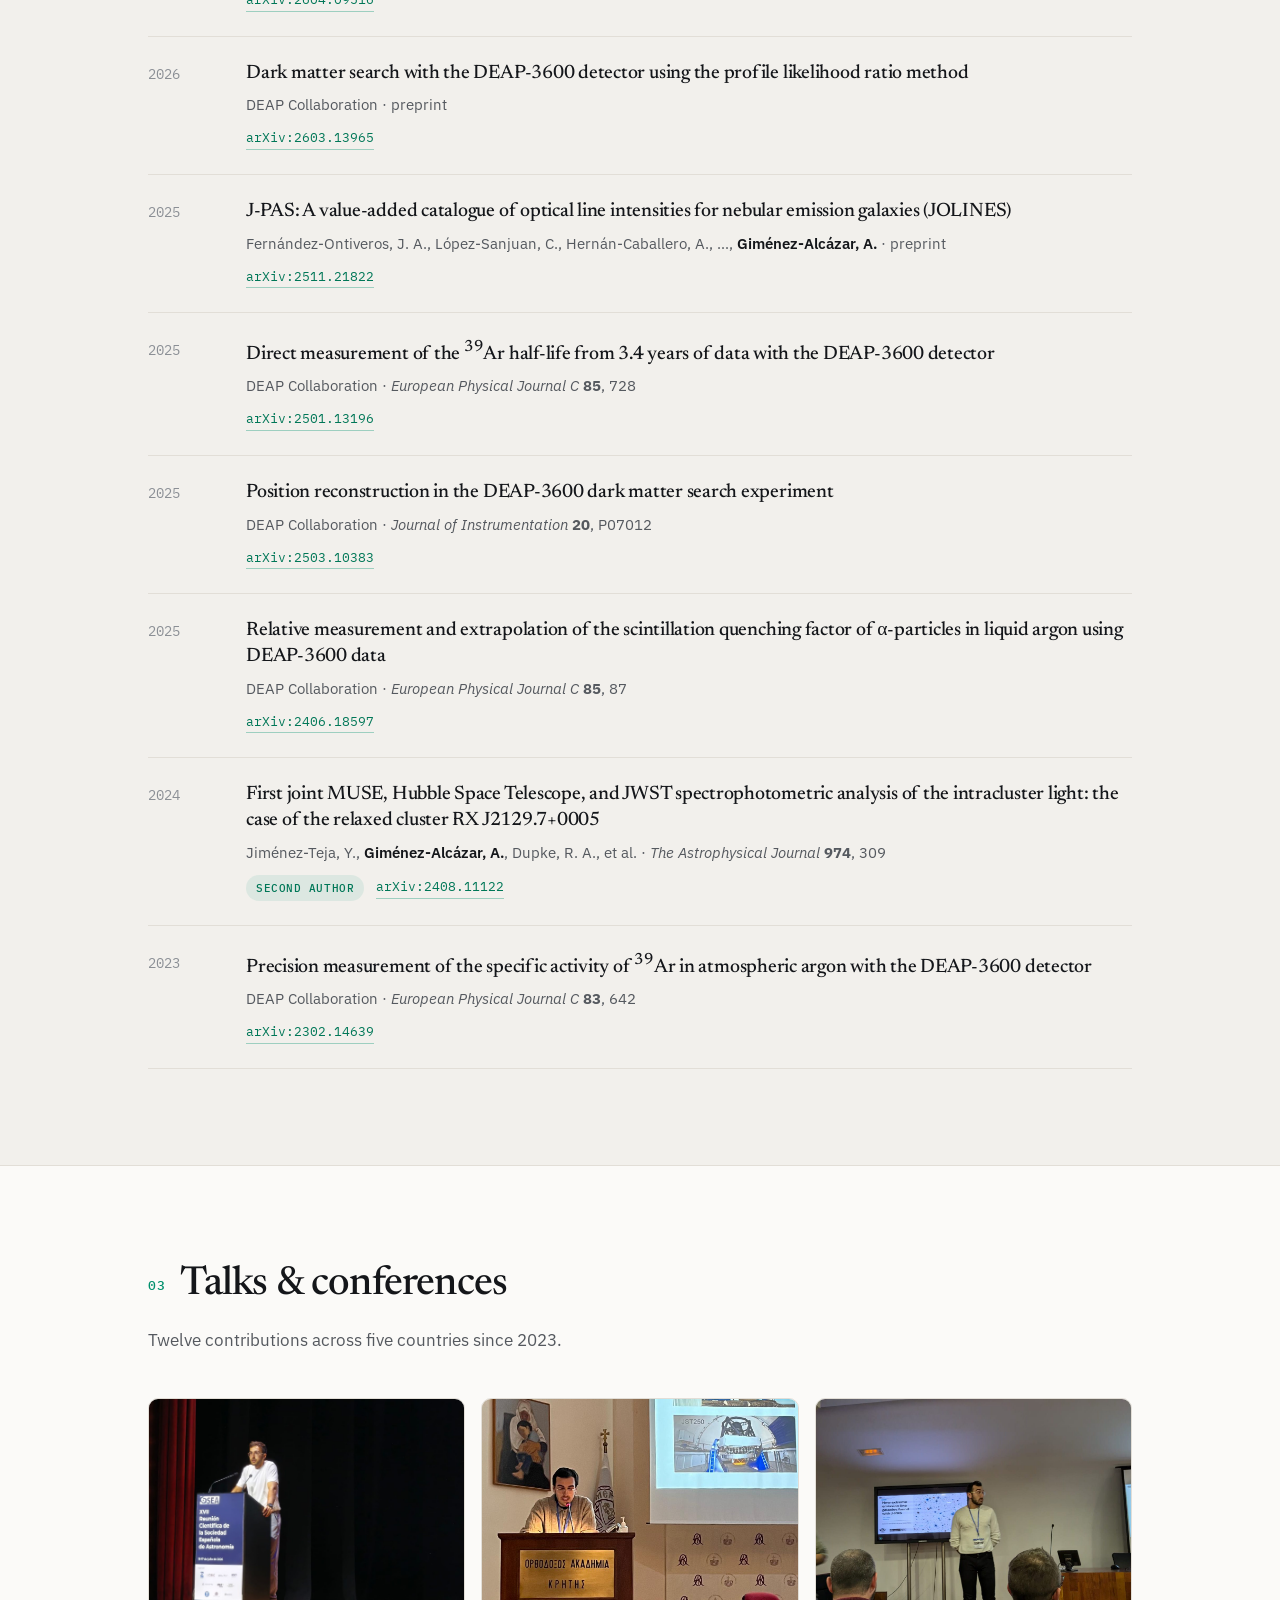
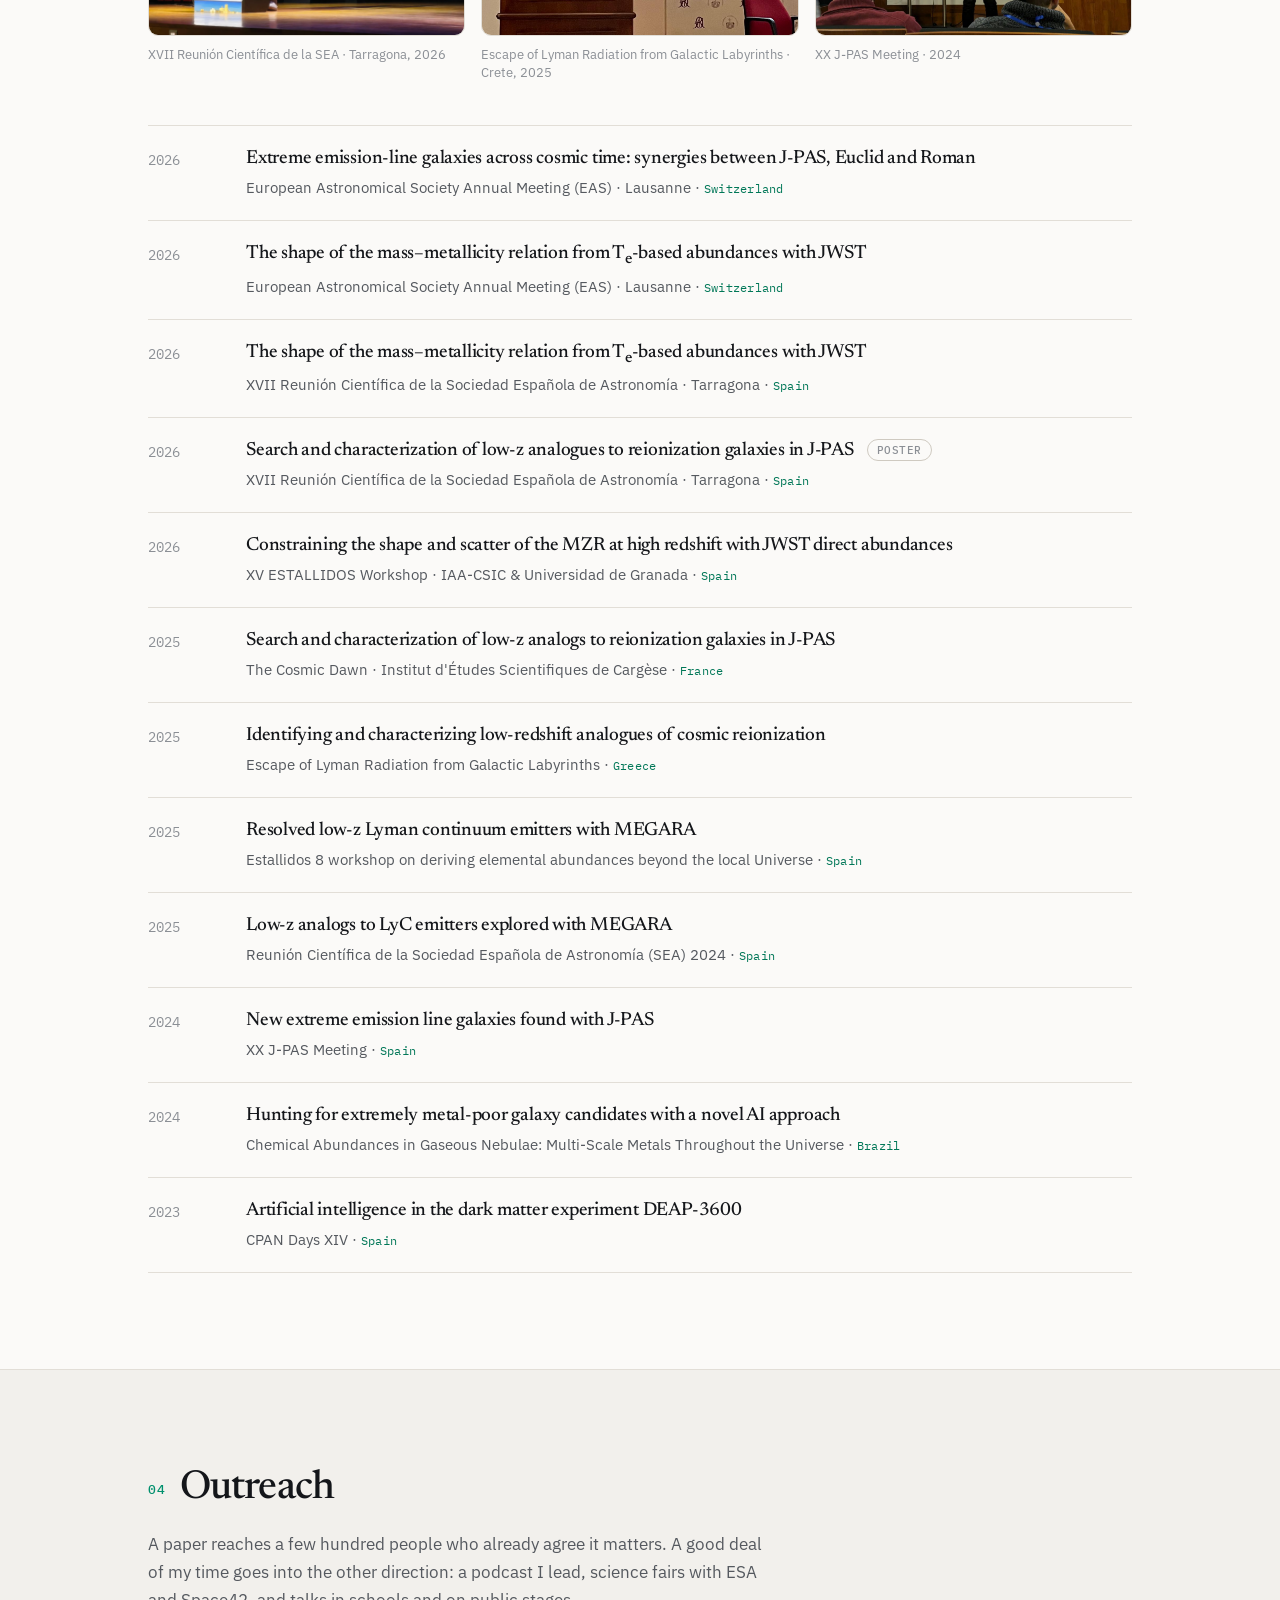
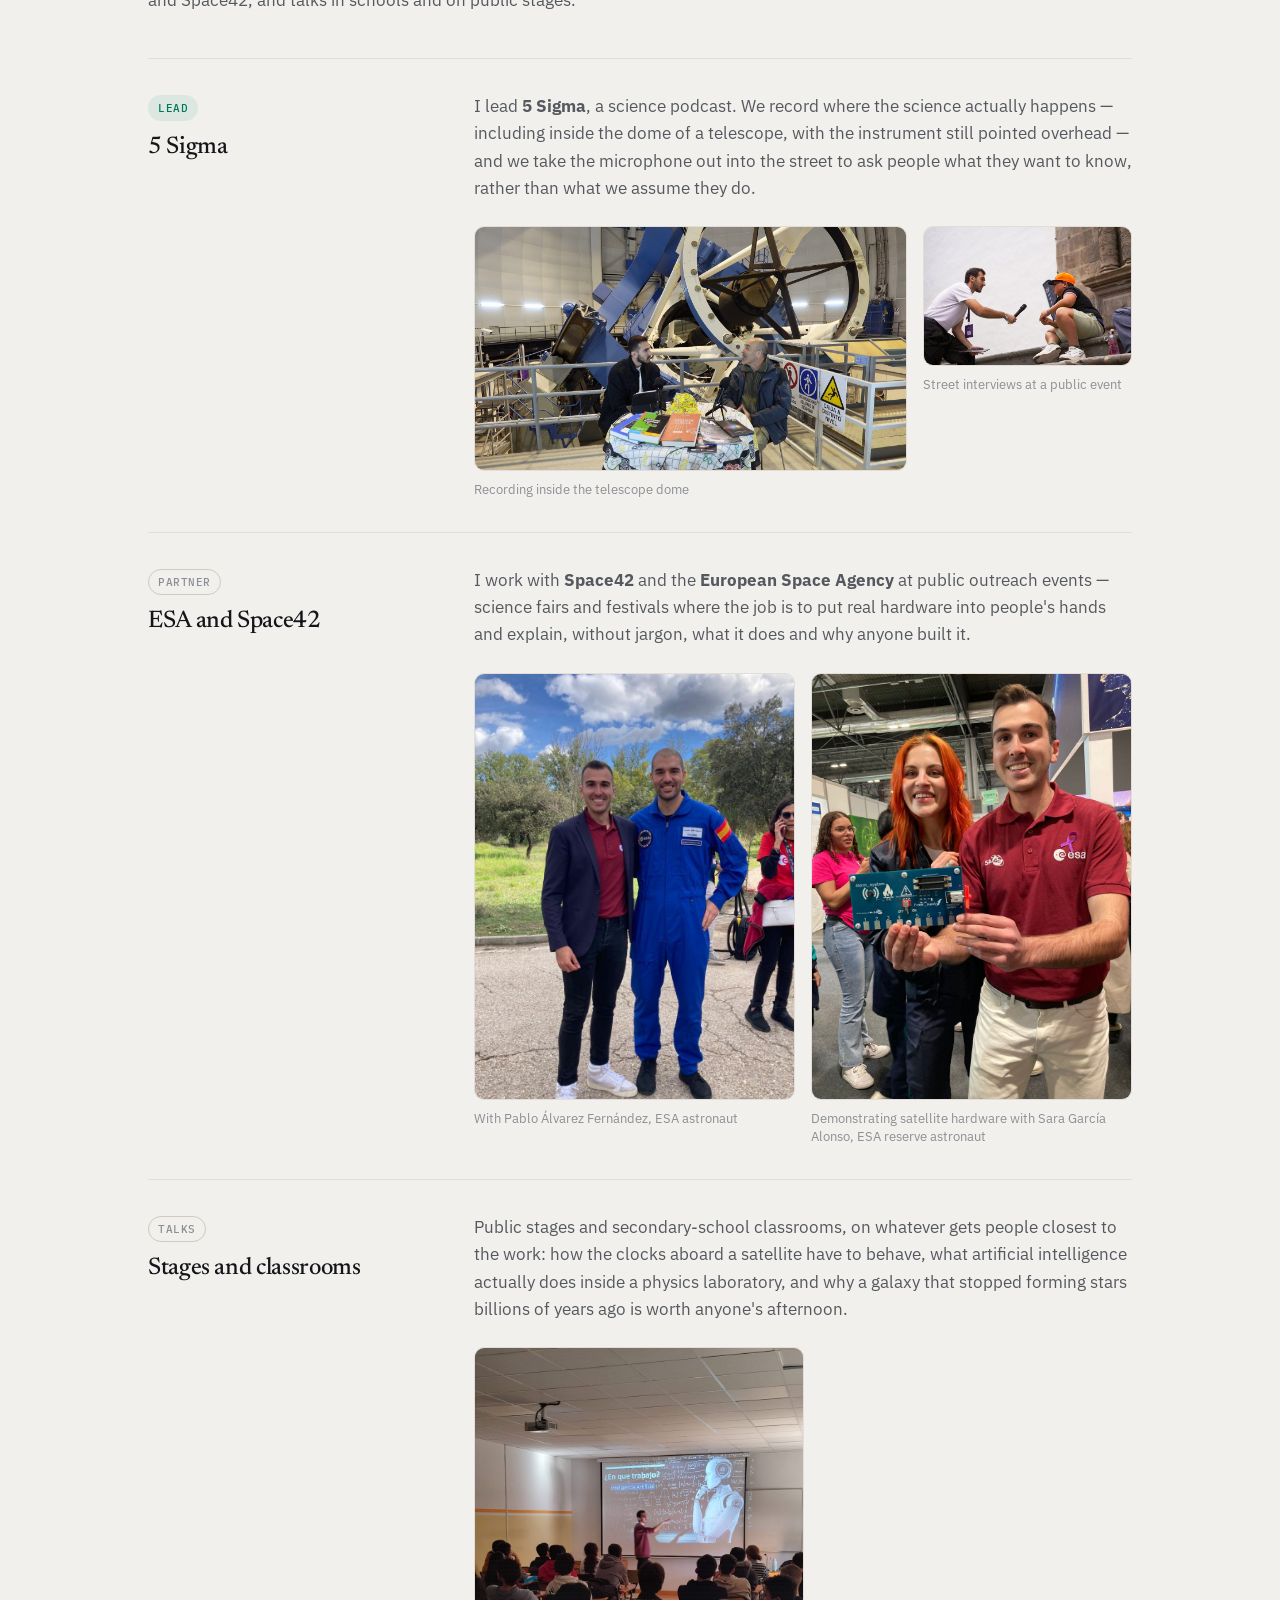
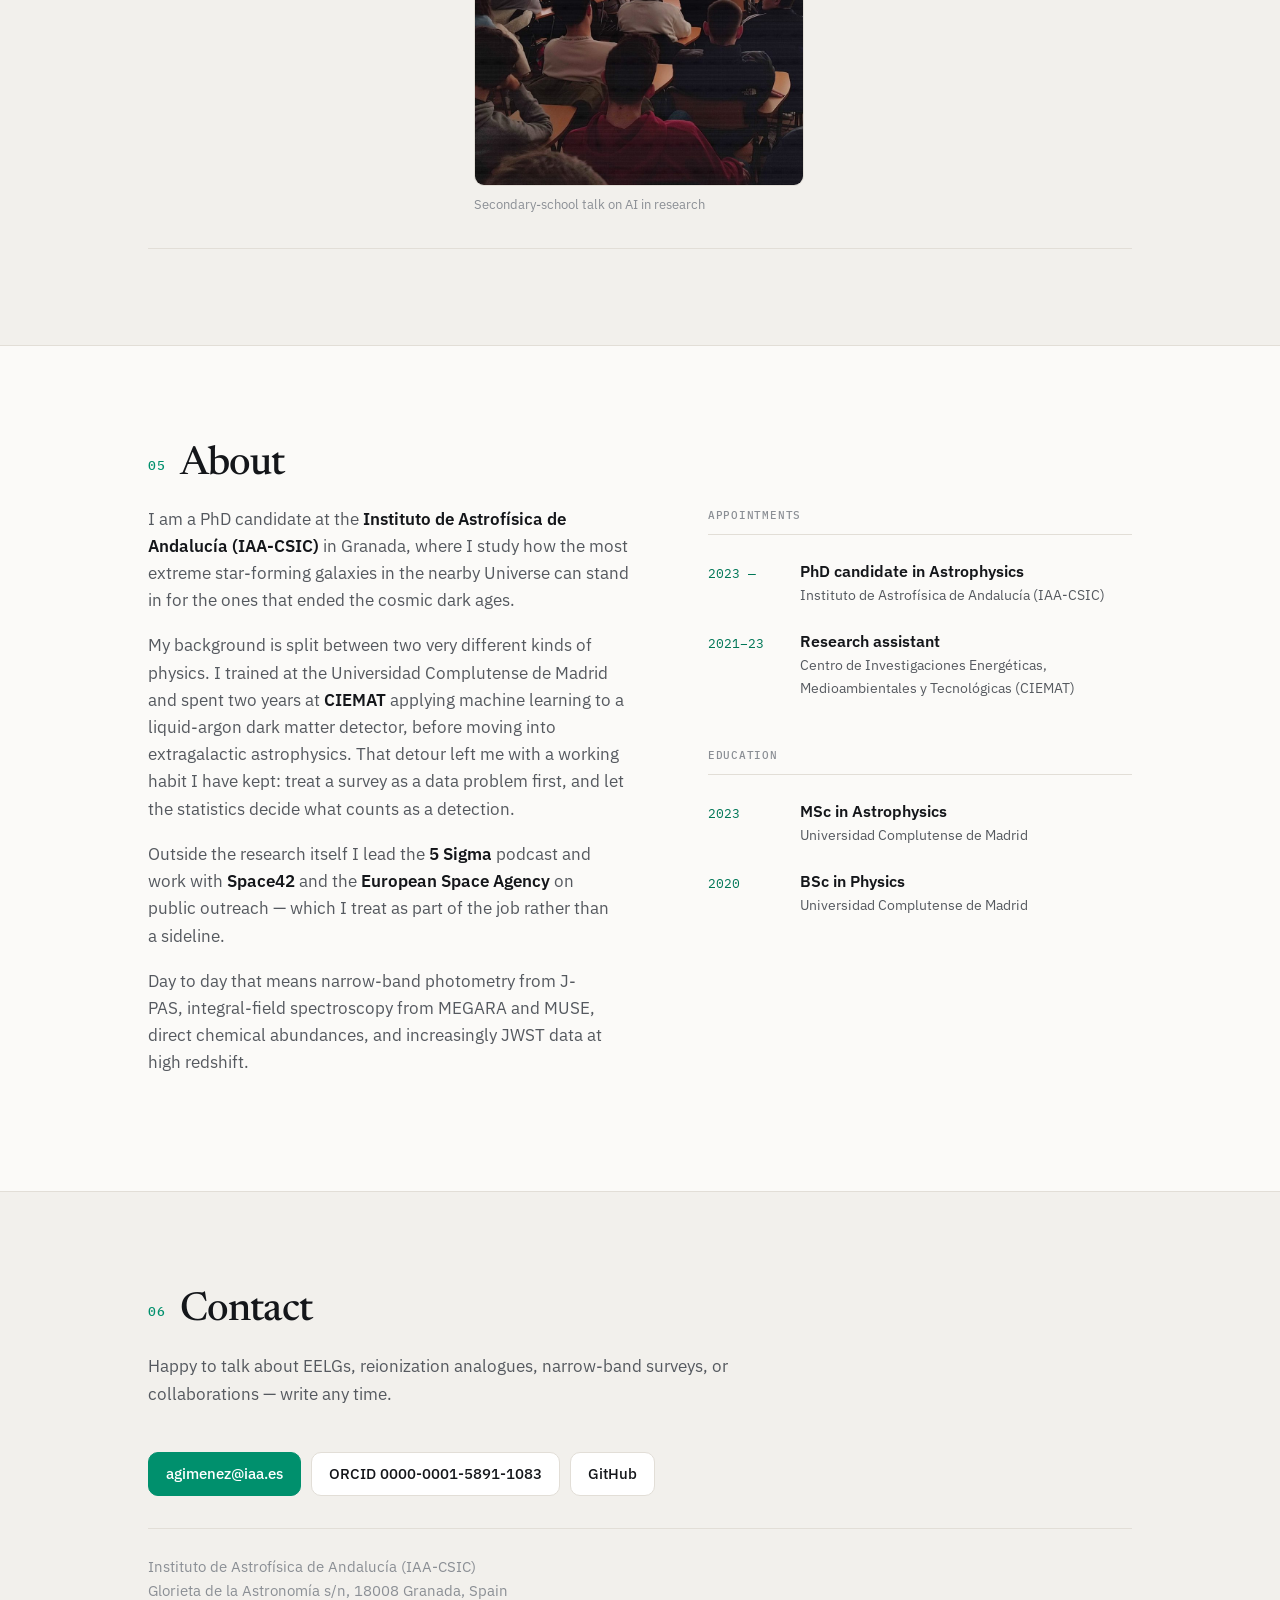
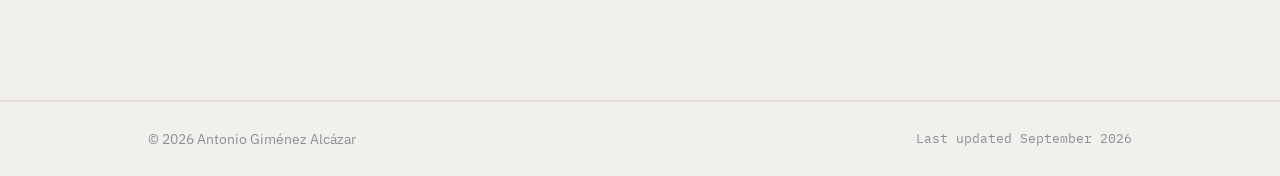
==== commit f3cc1f56: "Add link previews, structured data and a sitemap Sharing the URL anywhere produced a bare link with " ====
--- a/index.html
+++ b/index.html
@@ -9,6 +9,68 @@
 <link rel="preconnect" href="https://fonts.googleapis.com">
 <link rel="preconnect" href="https://fonts.gstatic.com" crossorigin>
 <link href="https://fonts.googleapis.com/css2?family=Newsreader:ital,opsz,wght@0,6..72,400;0,6..72,500;0,6..72,600;1,6..72,400&family=IBM+Plex+Mono:wght@400;500&family=IBM+Plex+Sans:wght@400;500;600&display=swap" rel="stylesheet">
+<link rel="canonical" href="https://agzalcazar.github.io/">
+<meta name="theme-color" content="#fbfaf8" media="(prefers-color-scheme: light)">
+<meta name="theme-color" content="#0c0e11" media="(prefers-color-scheme: dark)">
+
+<meta property="og:type" content="profile">
+<meta property="og:site_name" content="Antonio Giménez Alcázar">
+<meta property="og:title" content="Antonio Giménez Alcázar — Astrophysics">
+<meta property="og:description" content="PhD candidate at the Instituto de Astrofísica de Andalucía (IAA-CSIC), searching for extreme emission-line galaxies — the closest local analogues to the sources that reionized the Universe.">
+<meta property="og:url" content="https://agzalcazar.github.io/">
+<meta property="og:image" content="https://agzalcazar.github.io/images/og-card.jpg">
+<meta property="og:image:width" content="1200">
+<meta property="og:image:height" content="630">
+<meta property="og:image:alt" content="Antonio Giménez Alcázar, PhD candidate in astrophysics at the IAA-CSIC">
+<meta property="og:locale" content="en_GB">
+<meta property="profile:first_name" content="Antonio">
+<meta property="profile:last_name" content="Giménez Alcázar">
+
+<meta name="twitter:card" content="summary_large_image">
+<meta name="twitter:title" content="Antonio Giménez Alcázar — Astrophysics">
+<meta name="twitter:description" content="PhD candidate at the IAA-CSIC, searching for extreme emission-line galaxies — the closest local analogues to the sources that reionized the Universe.">
+<meta name="twitter:image" content="https://agzalcazar.github.io/images/og-card.jpg">
+
+<script type="application/ld+json">
+{
+  "@context": "https://schema.org",
+  "@type": "Person",
+  "name": "Antonio Giménez Alcázar",
+  "givenName": "Antonio",
+  "familyName": "Giménez Alcázar",
+  "url": "https://agzalcazar.github.io/",
+  "image": "https://agzalcazar.github.io/images/og-card.jpg",
+  "email": "mailto:agimenez@iaa.es",
+  "jobTitle": "PhD candidate in Astrophysics",
+  "worksFor": {
+    "@type": "Organization",
+    "name": "Instituto de Astrofísica de Andalucía (IAA-CSIC)",
+    "url": "https://www.iaa.csic.es/"
+  },
+  "alumniOf": {
+    "@type": "CollegeOrUniversity",
+    "name": "Universidad Complutense de Madrid"
+  },
+  "identifier": {
+    "@type": "PropertyValue",
+    "propertyID": "ORCID",
+    "value": "0000-0001-5891-1083"
+  },
+  "sameAs": [
+    "https://orcid.org/0000-0001-5891-1083",
+    "https://github.com/agzalcazar"
+  ],
+  "knowsAbout": [
+    "Extreme emission-line galaxies",
+    "Cosmic reionization",
+    "Gas-phase chemical abundances",
+    "Narrow-band photometric surveys",
+    "J-PAS",
+    "JWST spectroscopy"
+  ]
+}
+</script>
+
 <link rel="stylesheet" href="style.css">
 <link rel="icon" href="data:image/svg+xml,<svg xmlns='http://www.w3.org/2000/svg' viewBox='0 0 32 32'><circle cx='16' cy='16' r='9' fill='none' stroke='%2300a97f' stroke-width='2.5'/><circle cx='16' cy='16' r='3' fill='%2300a97f'/></svg>">
 <script>
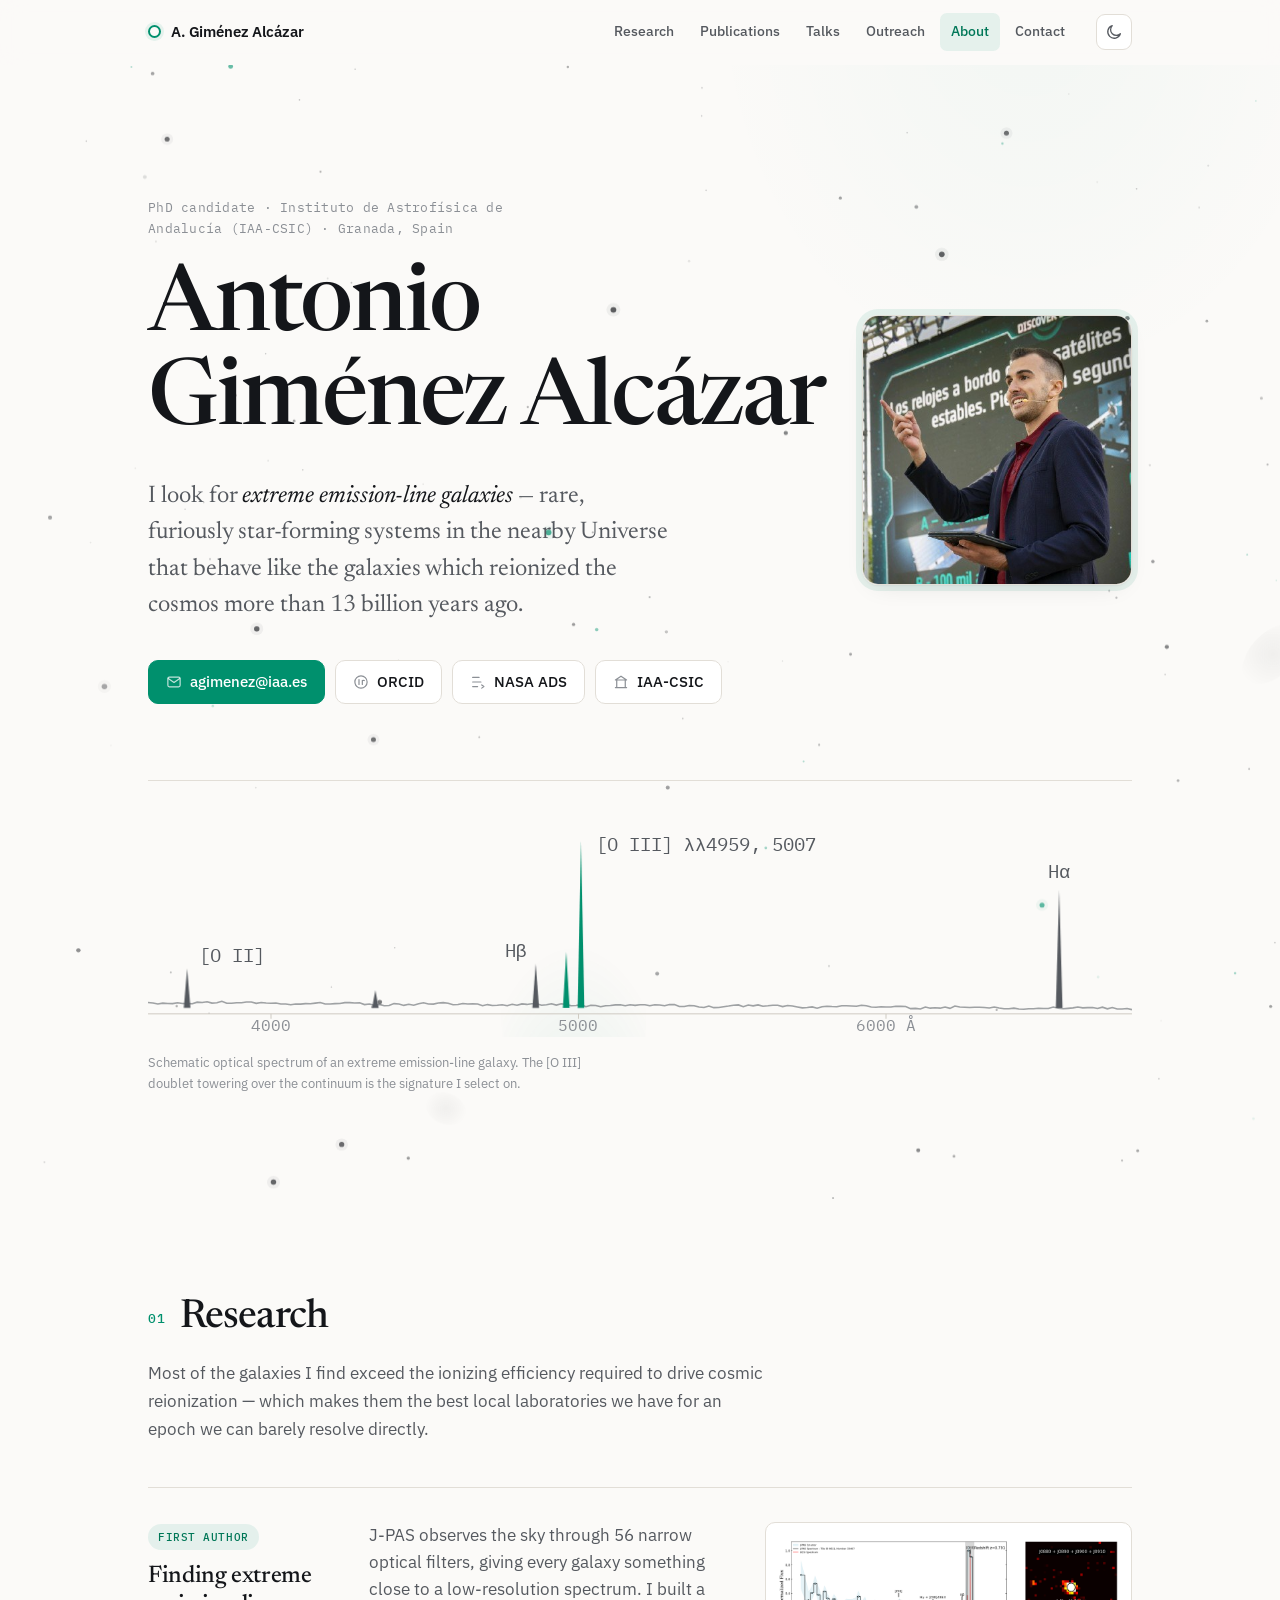
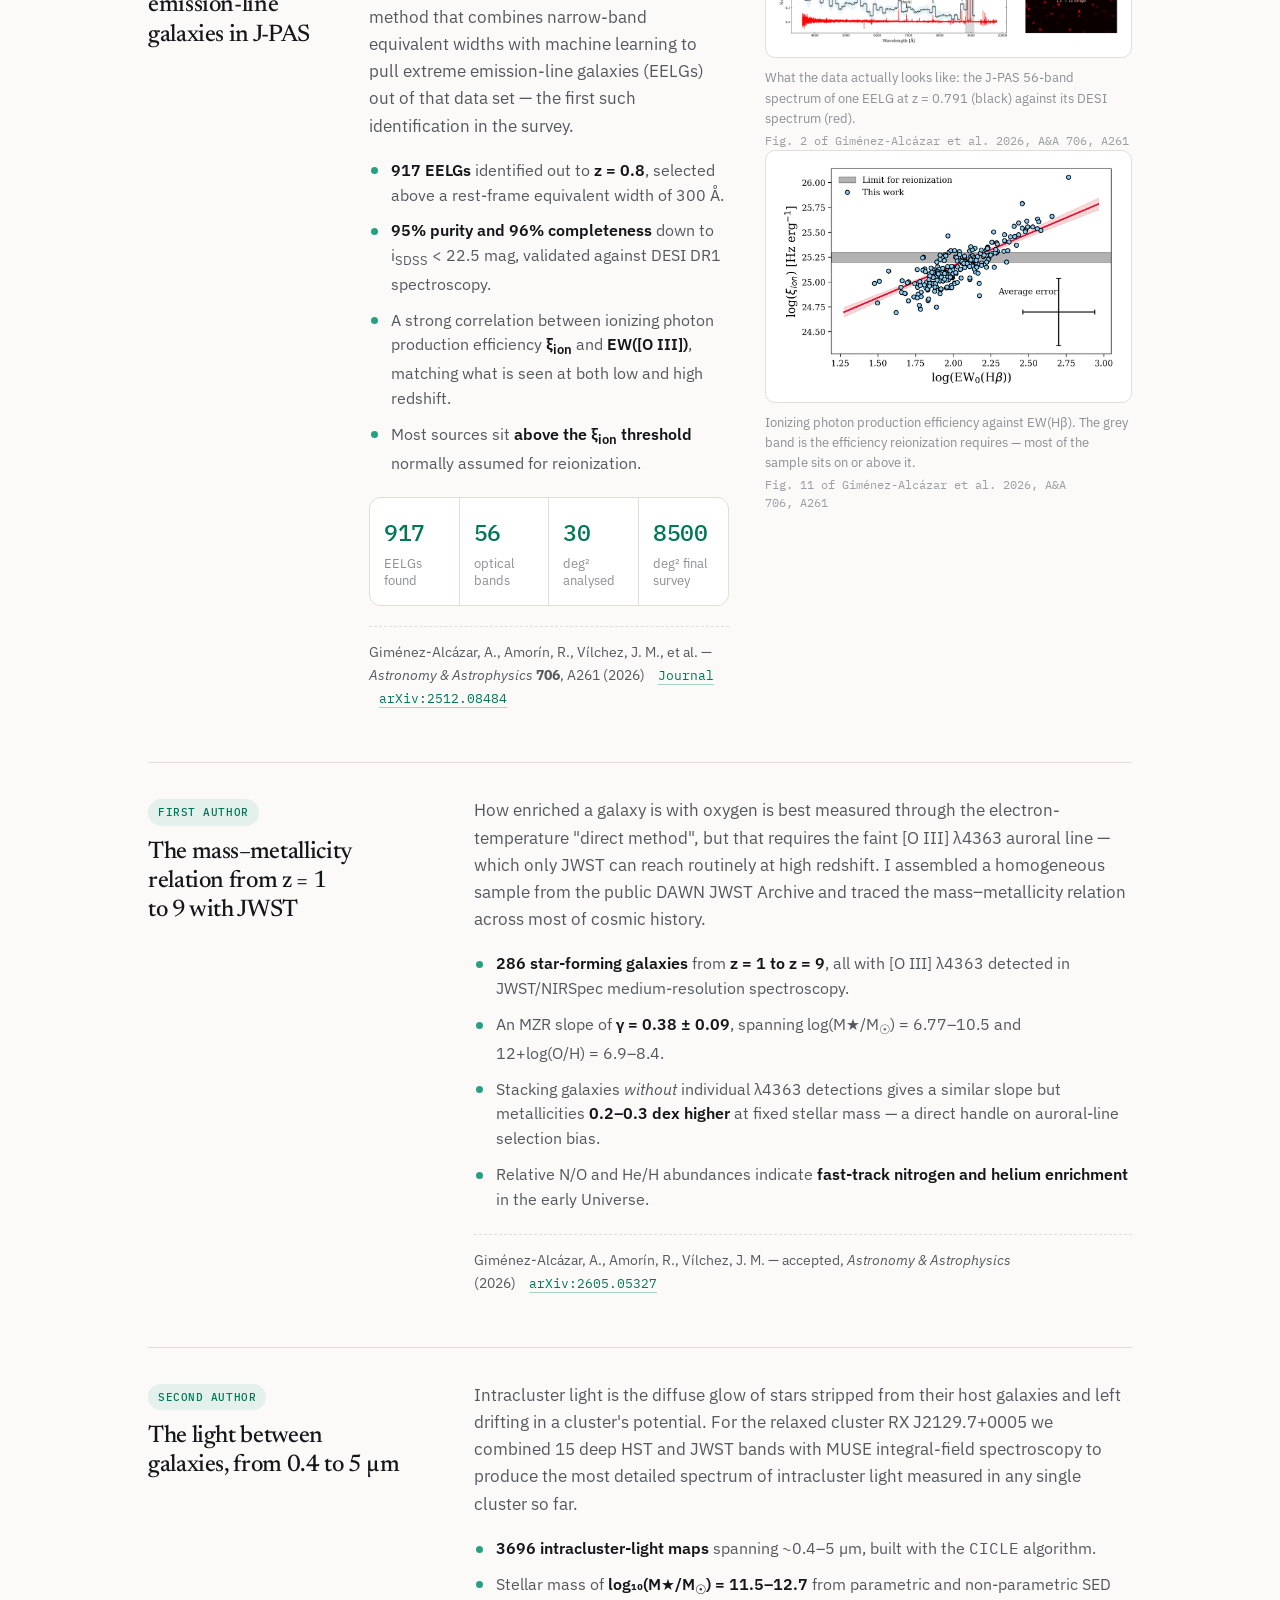
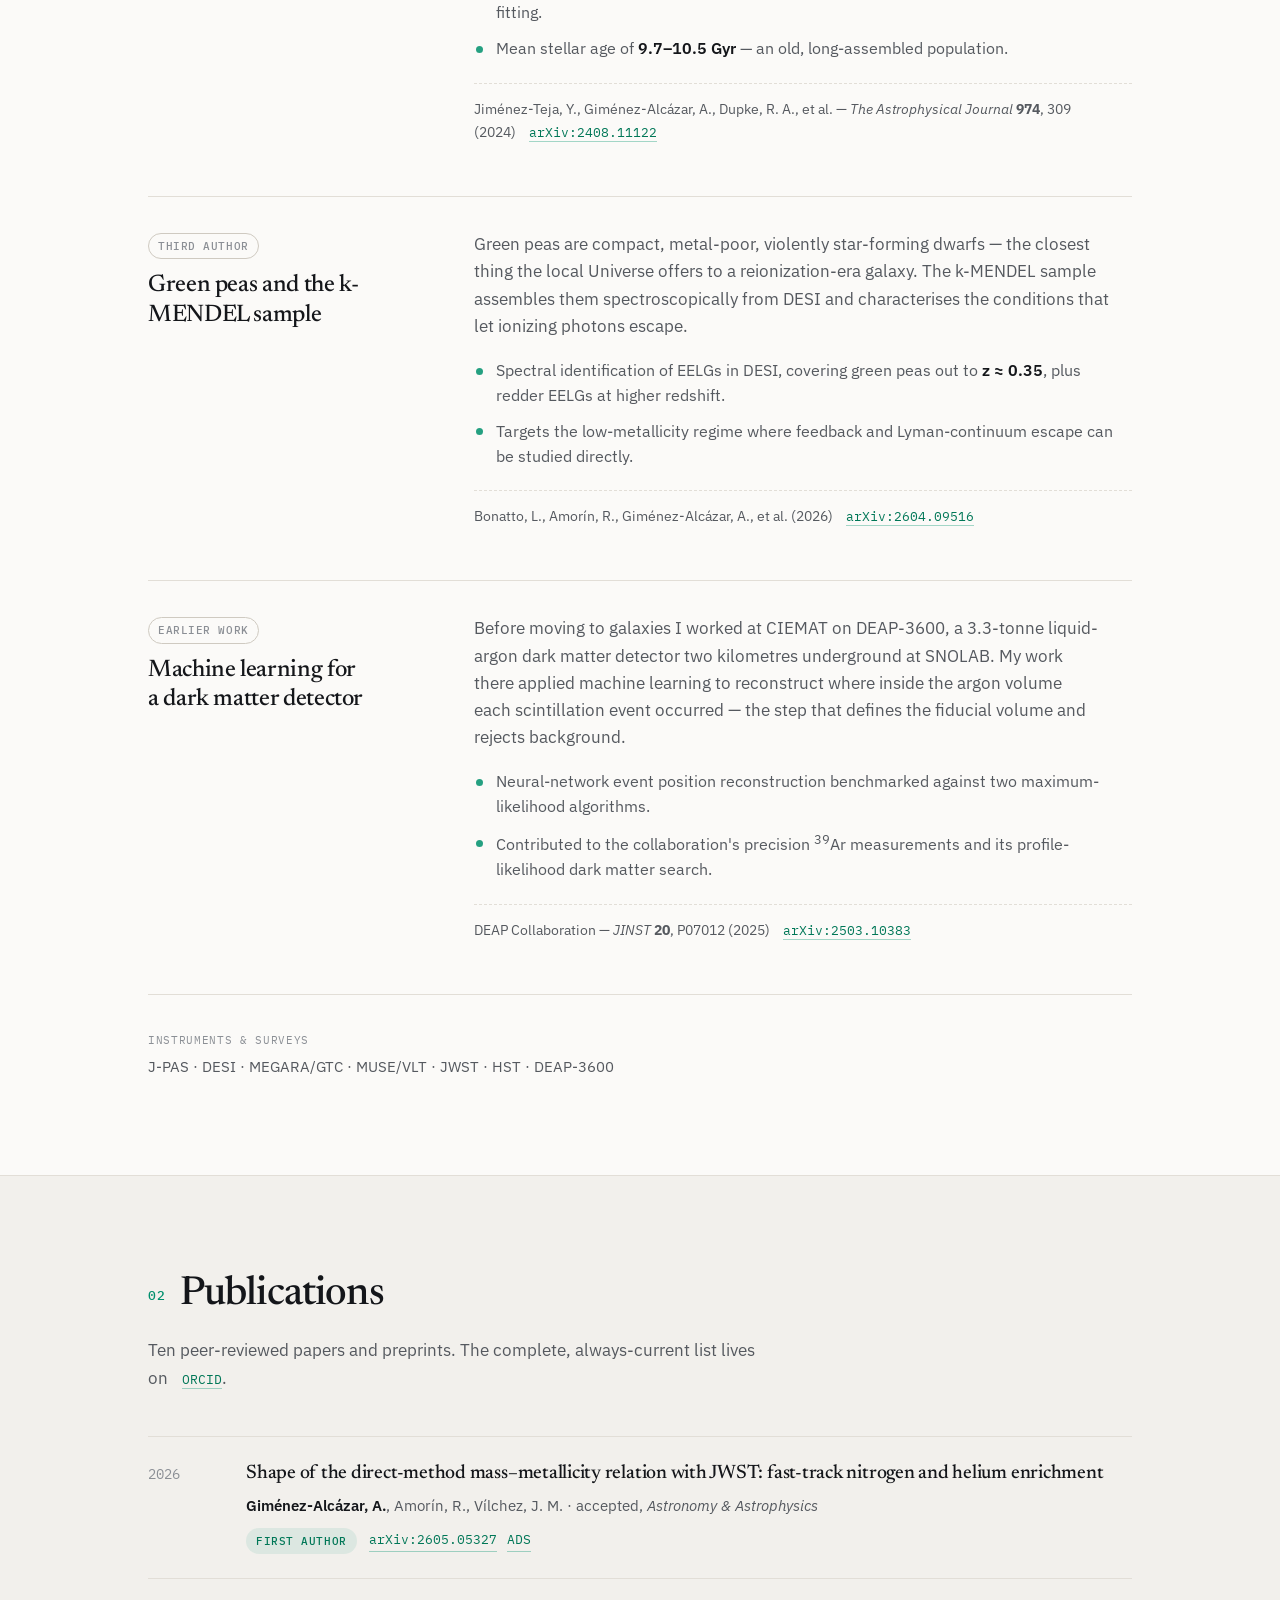
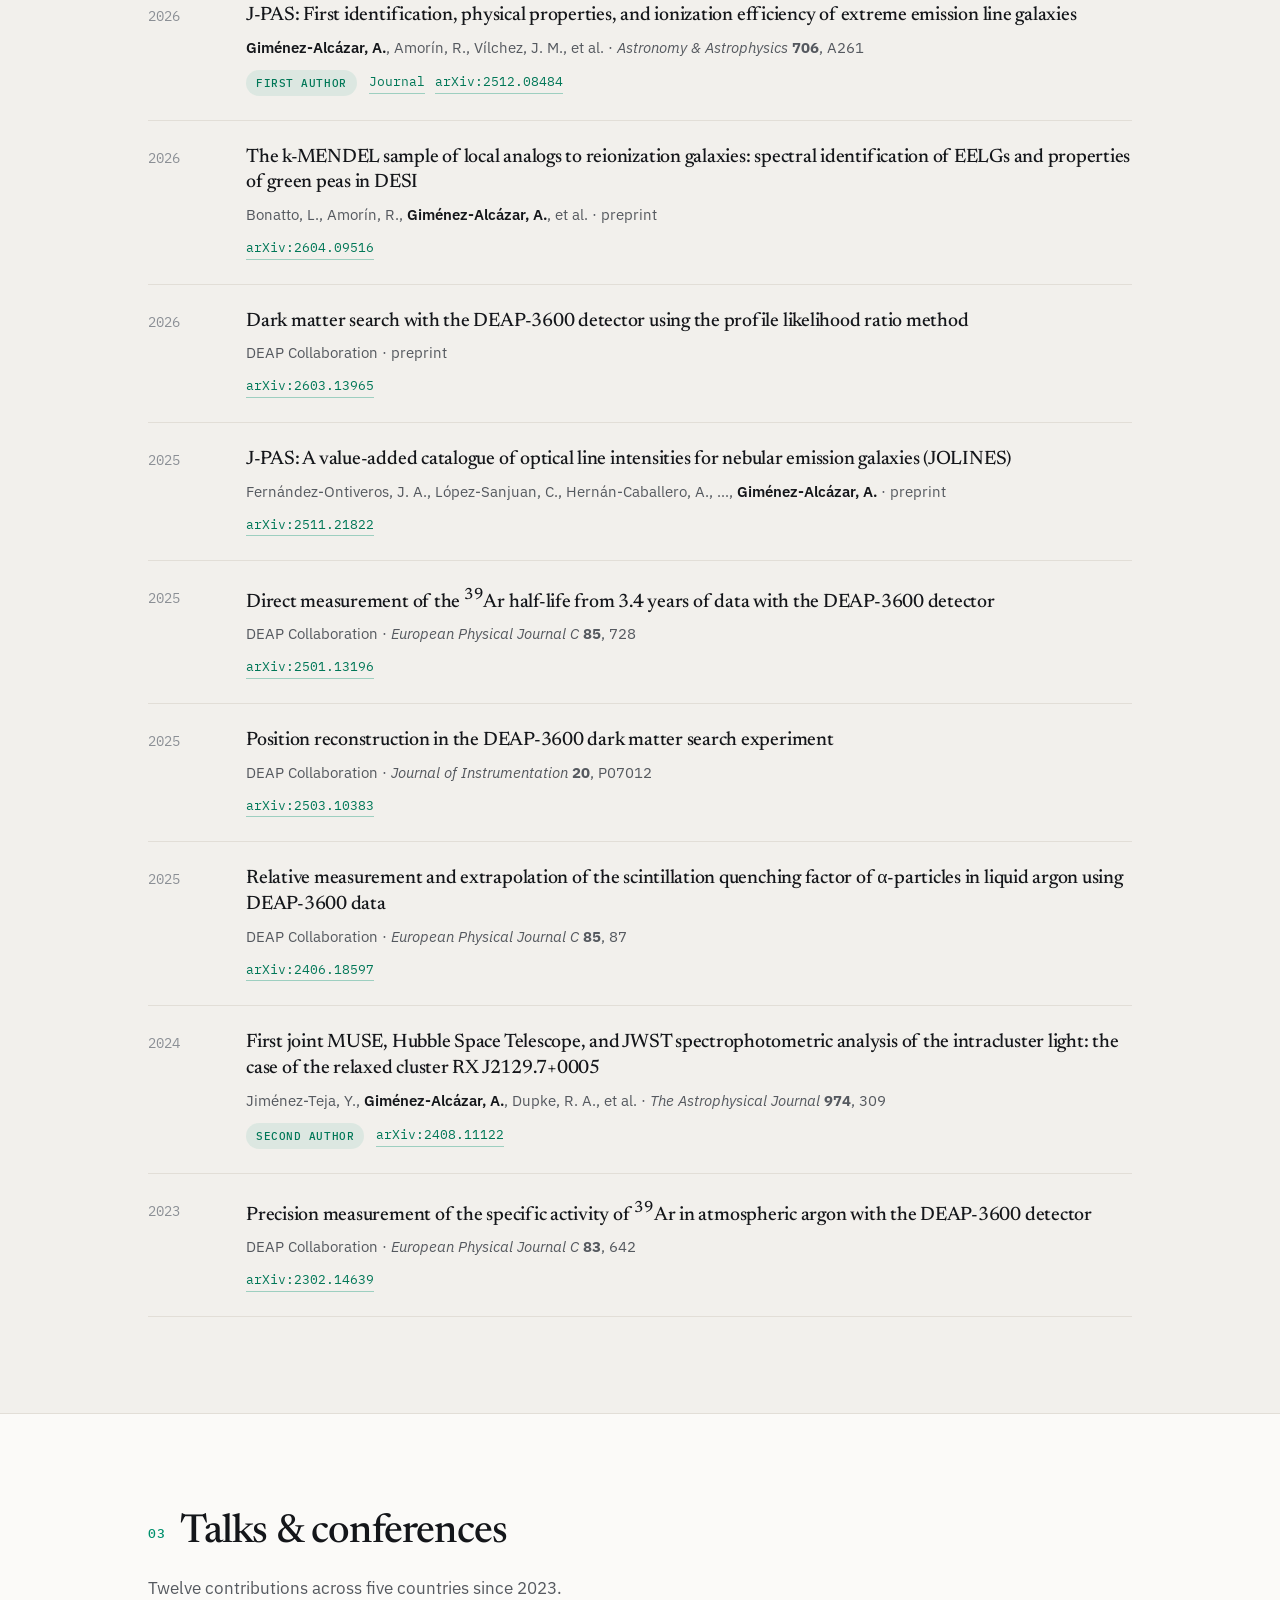
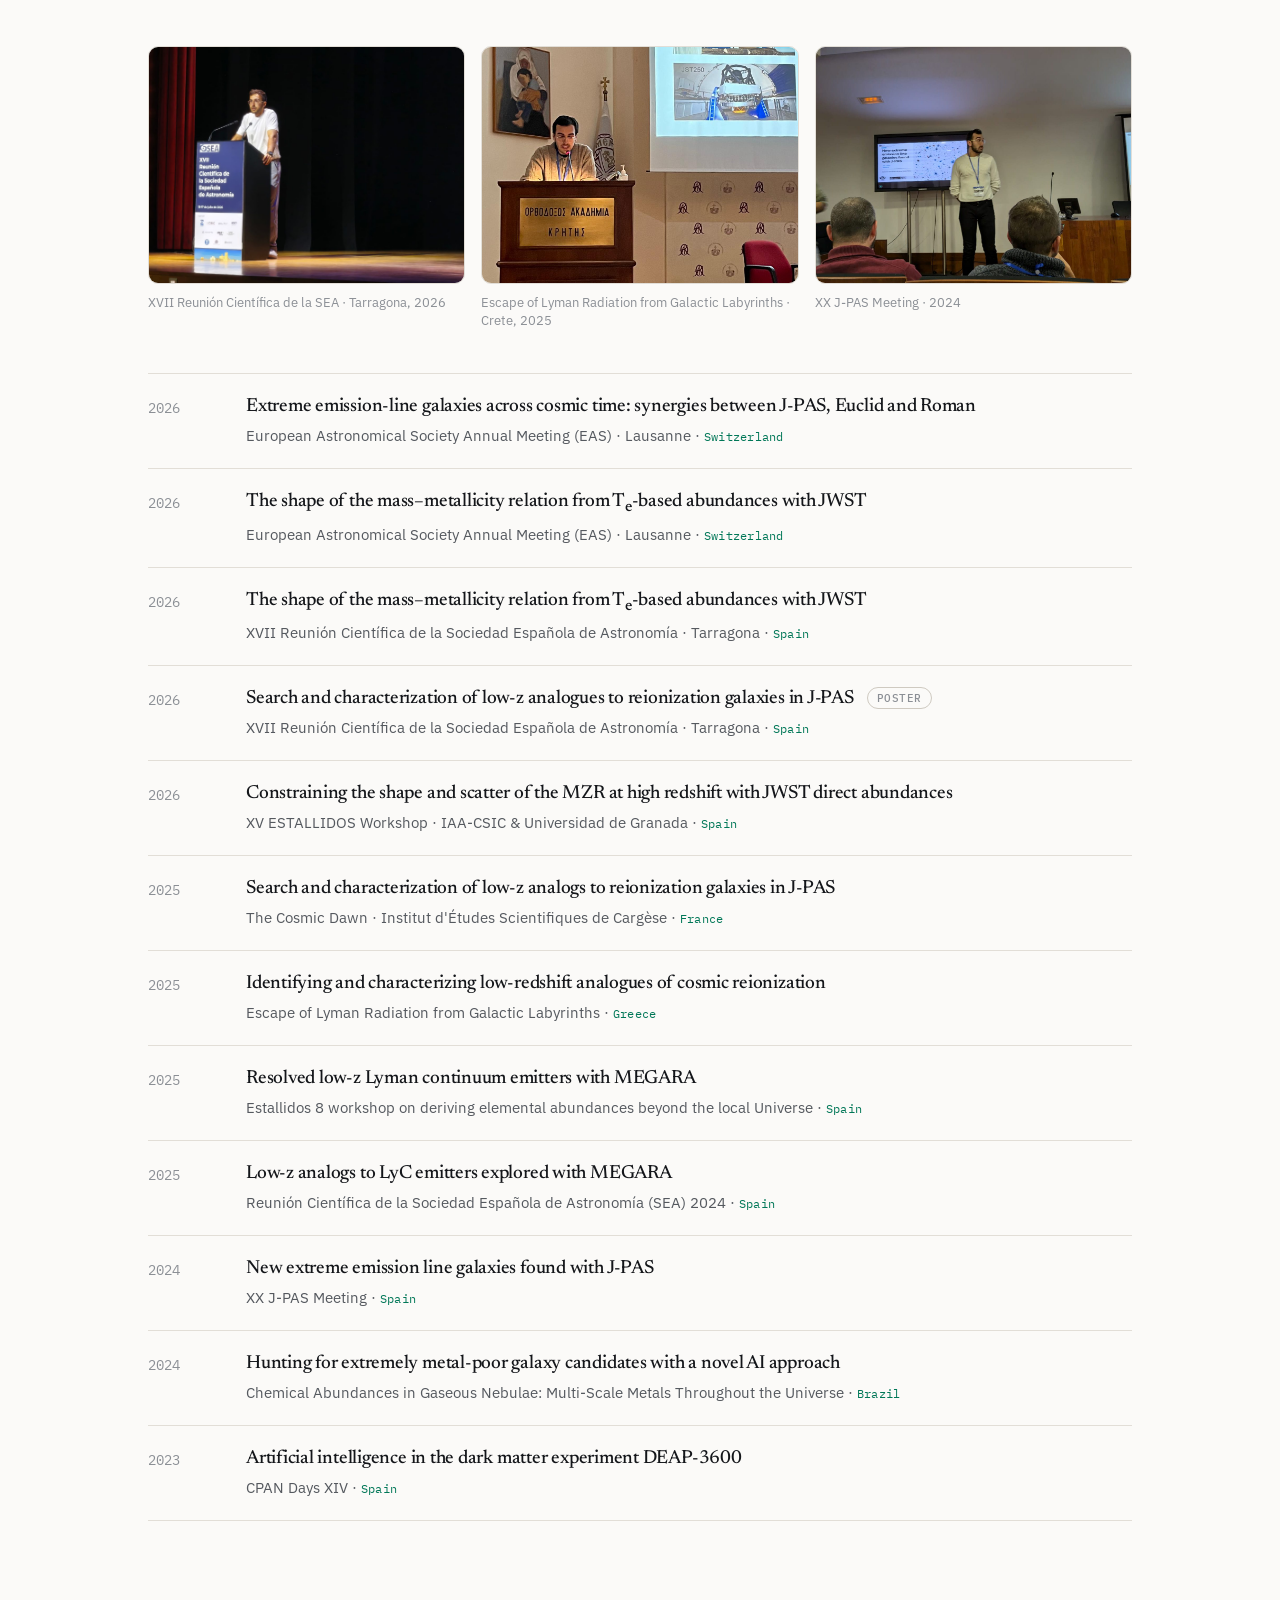
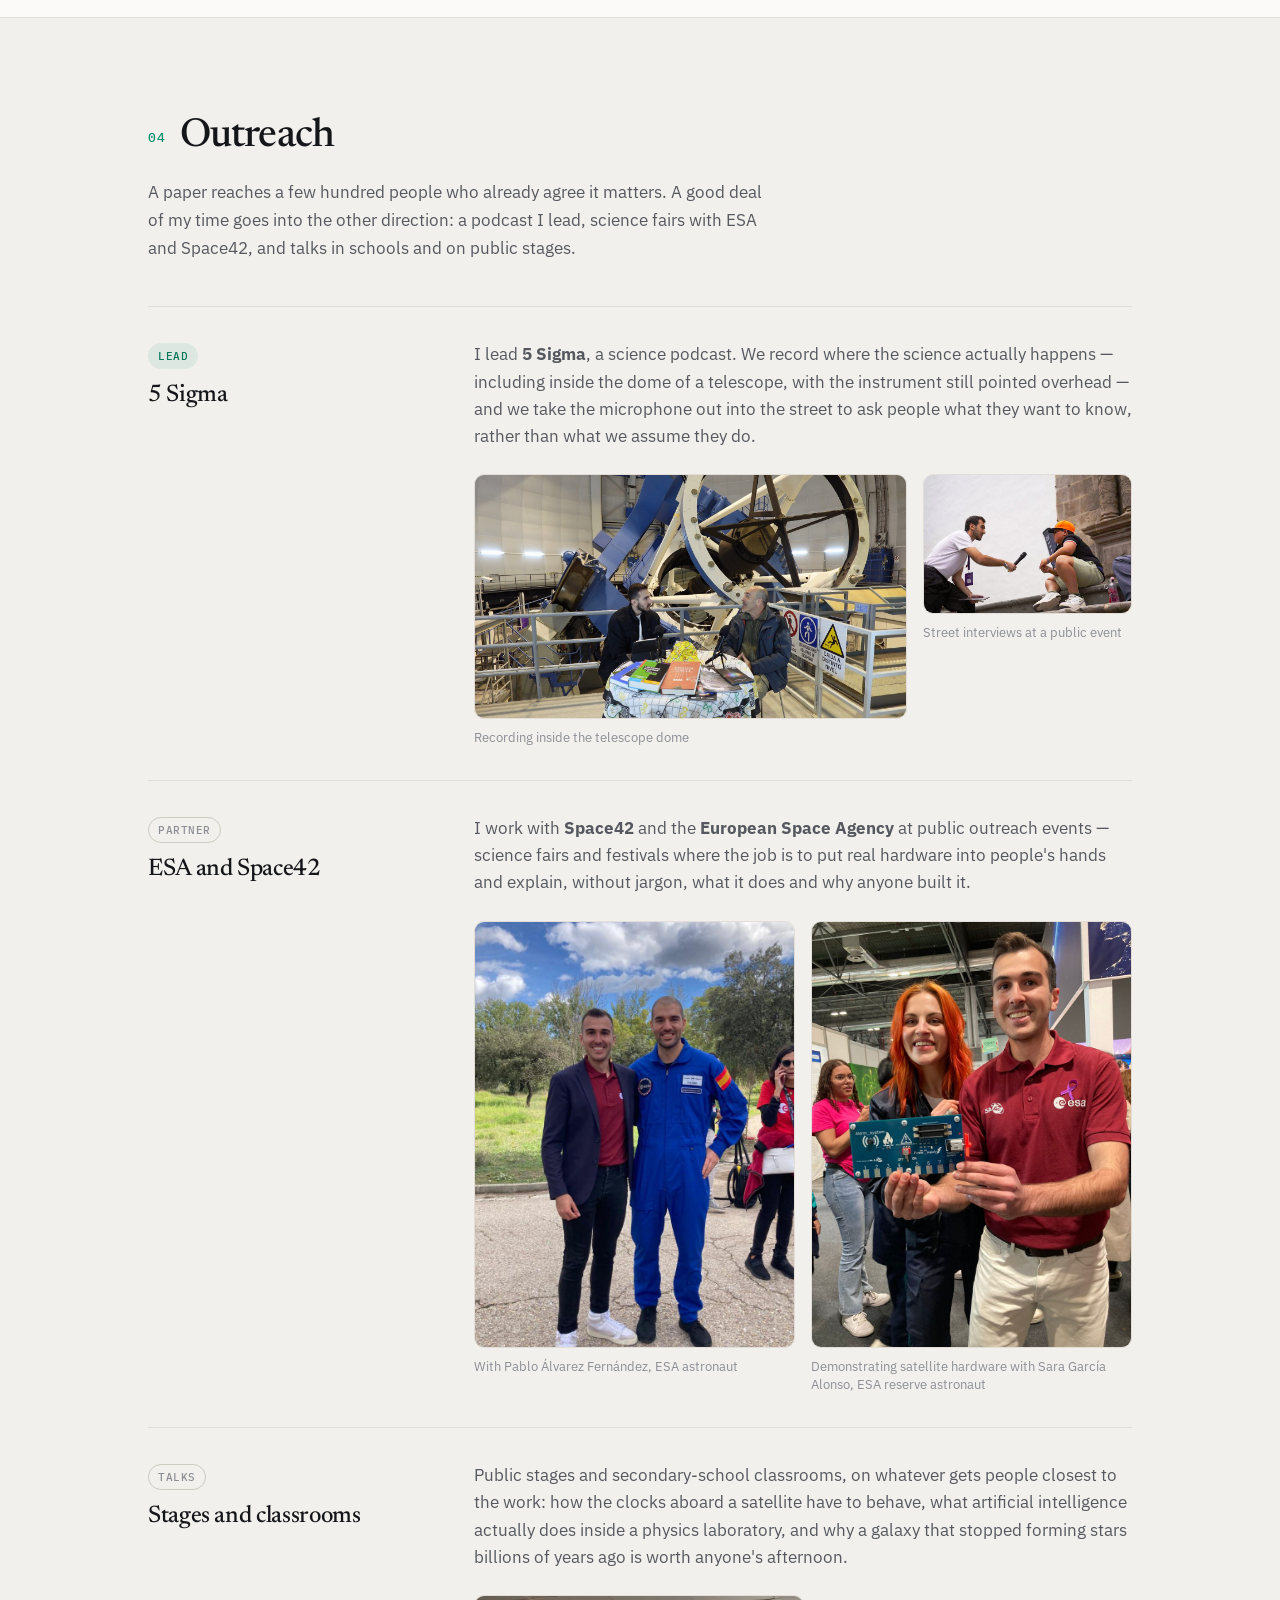
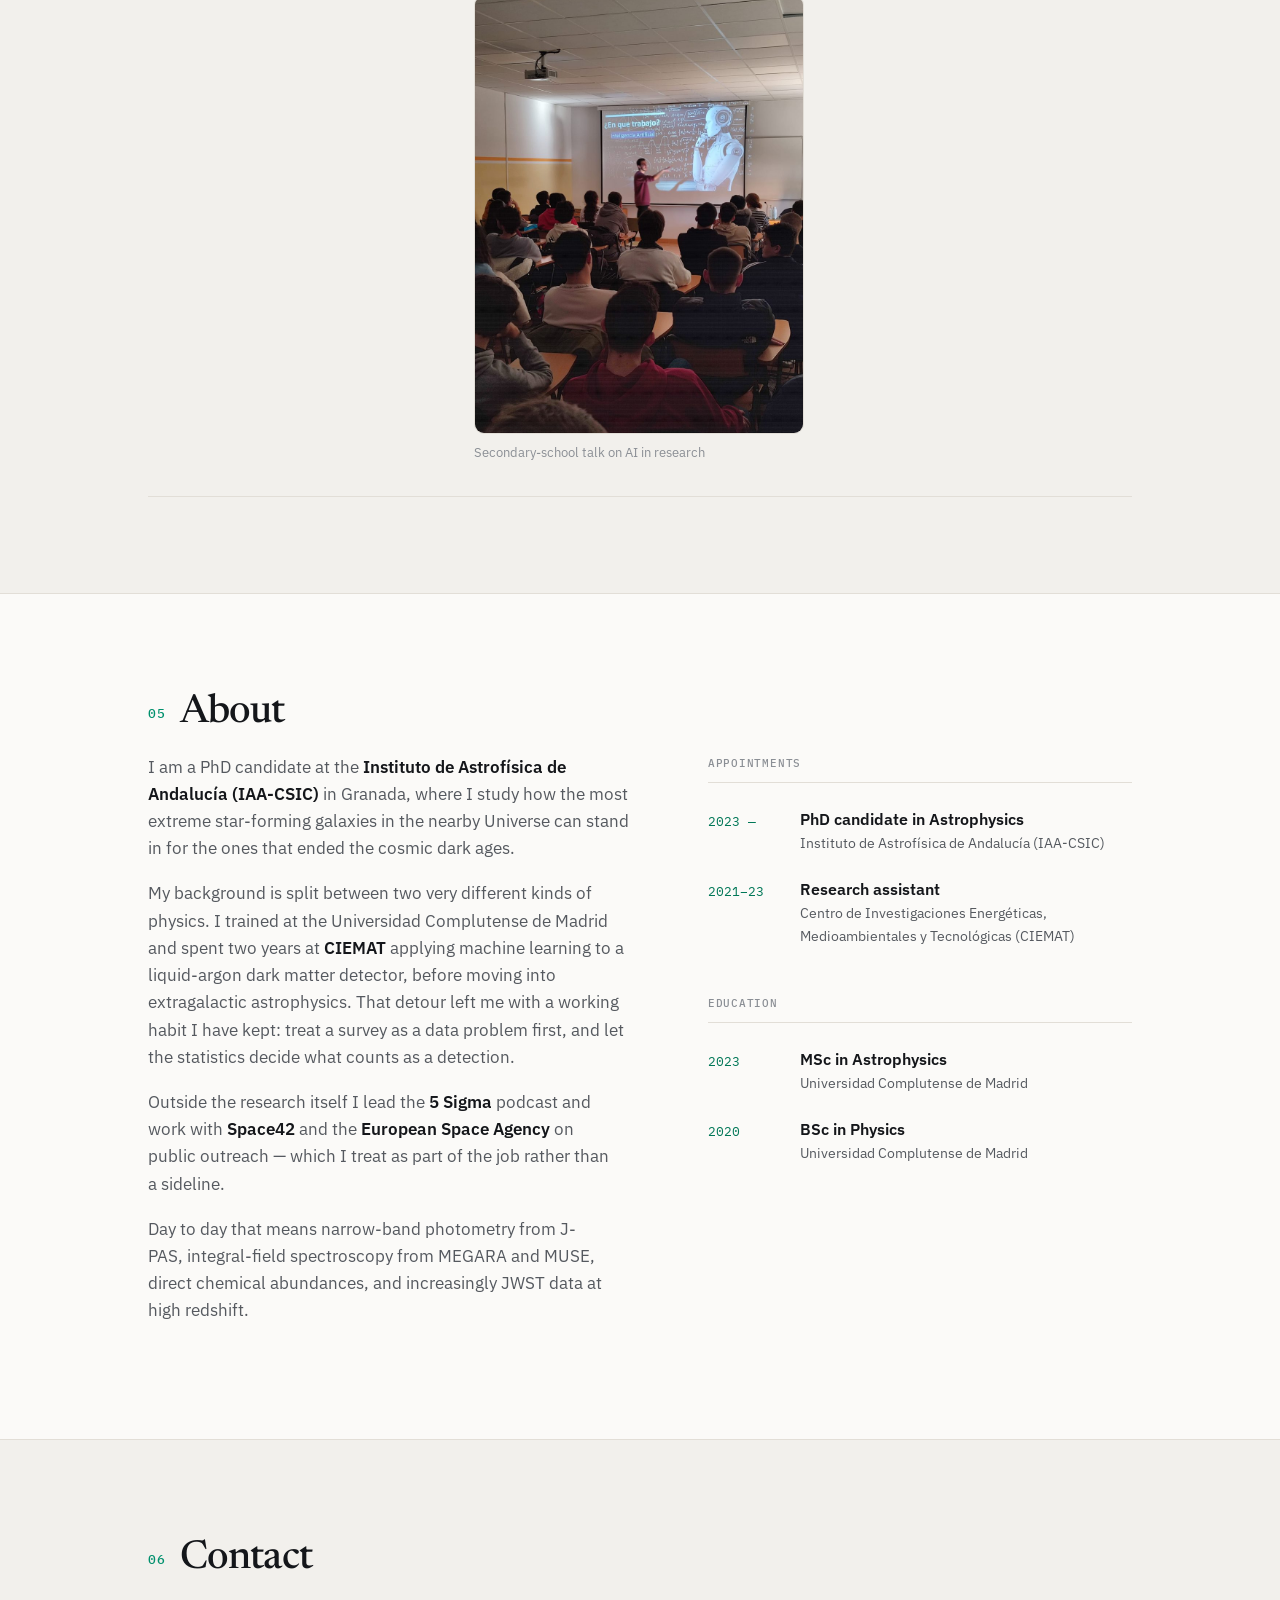
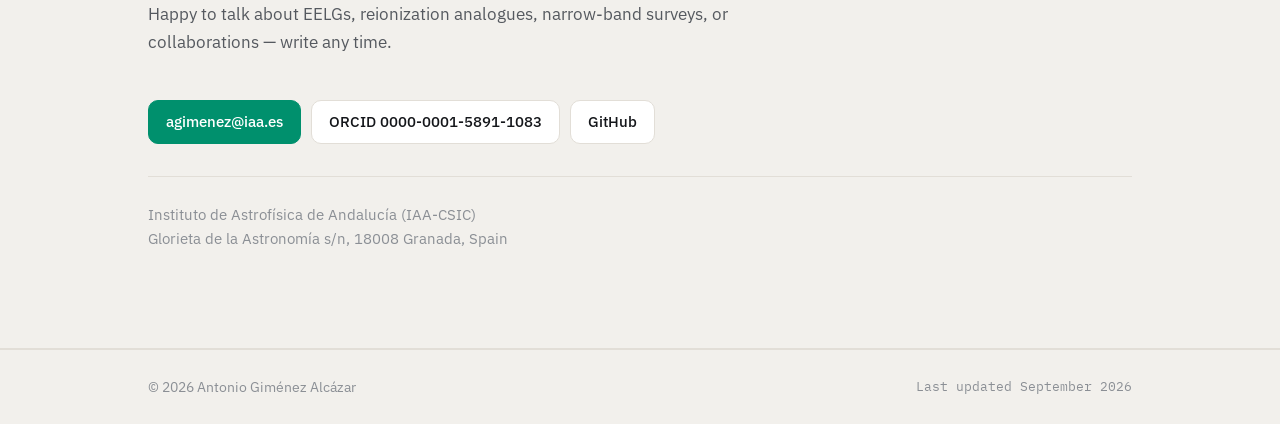
==== commit a52a7ed9: "Show two figures from the J-PAS paper beside the text The site described its results without showing" ====
--- a/index.html
+++ b/index.html
@@ -197,7 +197,7 @@
 
     <p class="sec-lede reveal">Most of the galaxies I find exceed the ionizing efficiency required to drive cosmic reionization — which makes them the best local laboratories we have for an epoch we can barely resolve directly.</p>
 
-    <article class="topic reveal">
+    <article class="topic topic-figured reveal">
       <header class="topic-head">
         <span class="tag tag-lead">First author</span>
         <h3>Finding extreme emission-line galaxies in J-PAS</h3>
@@ -220,6 +220,23 @@
           <a class="lnk" href="https://www.aanda.org/articles/aa/full_html/2026/02/aa57358-25/aa57358-25.html" target="_blank" rel="noopener">Journal</a>
           <a class="lnk" href="https://arxiv.org/abs/2512.08484" target="_blank" rel="noopener">arXiv:2512.08484</a>
         </p>
+      </div>
+
+      <div class="topic-figs">
+      <figure class="paperfig">
+          <a href="images/fig-jpas-spectrum.png" target="_blank" rel="noopener">
+          <img src="images/fig-jpas-spectrum.png" width="1800" height="583" loading="lazy"
+               alt="J-PAS 56-band photometric spectrum of an extreme emission-line galaxy at redshift 0.791, overlaid with its DESI spectrum, with the [O III] doublet spiking above the continuum, and a sky cutout of the source">
+          <figcaption>What the data actually looks like: the J-PAS 56-band spectrum of one EELG at z&nbsp;=&nbsp;0.791 (black) against its DESI spectrum (red). <span class="figcred">Fig. 2 of Giménez-Alcázar et al. 2026, A&amp;A 706, A261</span></figcaption>
+        </figure>
+
+        <figure class="paperfig">
+          <a href="images/fig-xi-ion.png" target="_blank" rel="noopener">
+          <img src="images/fig-xi-ion.png" width="1100" height="733" loading="lazy"
+               alt="Scatter plot of ionizing photon production efficiency against Hβ equivalent width, with a red fitted trend rising across a grey horizontal band marking the limit required for reionization">
+          </a>
+          <figcaption>Ionizing photon production efficiency against EW(Hβ). The grey band is the efficiency reionization requires — most of the sample sits on or above it. <span class="figcred">Fig. 11 of Giménez-Alcázar et al. 2026, A&amp;A 706, A261</span></figcaption>
+        </figure>
       </div>
     </article>
 
--- a/style.css
+++ b/style.css
@@ -819,6 +819,55 @@
   translate: 0 -1px;
 }
 
+
+/* ------------------------------------------------------ paper figures */
+
+.paperfig { margin: 0; }
+.paperfig + .paperfig { margin-top: 22px; }
+
+.topic-figs { grid-column: 1 / -1; min-width: 0; }
+
+/* Wide enough for a third column: the figures sit beside the findings rather
+   than under them, so showing the data costs no extra page length. */
+@media (min-width: 900px) {
+  .topic-figured {
+    grid-template-columns: minmax(150px, 185px) minmax(0, 1fr) minmax(0, 1.02fr);
+    column-gap: clamp(20px, 3vw, 36px);
+  }
+  .topic-figured .topic-figs { grid-column: 3; }
+}
+
+.paperfig a { display: block; }
+
+.paperfig img {
+  display: block;
+  width: 100%;
+  height: auto;
+  /* Scientific figures are published on white and must not be inverted or
+     recoloured, so they sit on their own light panel in both themes. */
+  background: #fff;
+  padding: 12px;
+  border-radius: 10px;
+  border: 1px solid var(--rule);
+}
+
+.paperfig figcaption {
+  margin-top: 10px;
+  font-size: 13px;
+  line-height: 1.55;
+  color: var(--ink-3);
+  text-wrap: pretty;
+}
+
+.figcred {
+  display: block;
+  margin-top: 3px;
+  font-family: var(--mono);
+  font-size: 11.5px;
+  color: var(--ink-3);
+  opacity: 0.85;
+}
+
 /* ------------------------------------------------------ responsive */
 
 @media (max-width: 860px) {
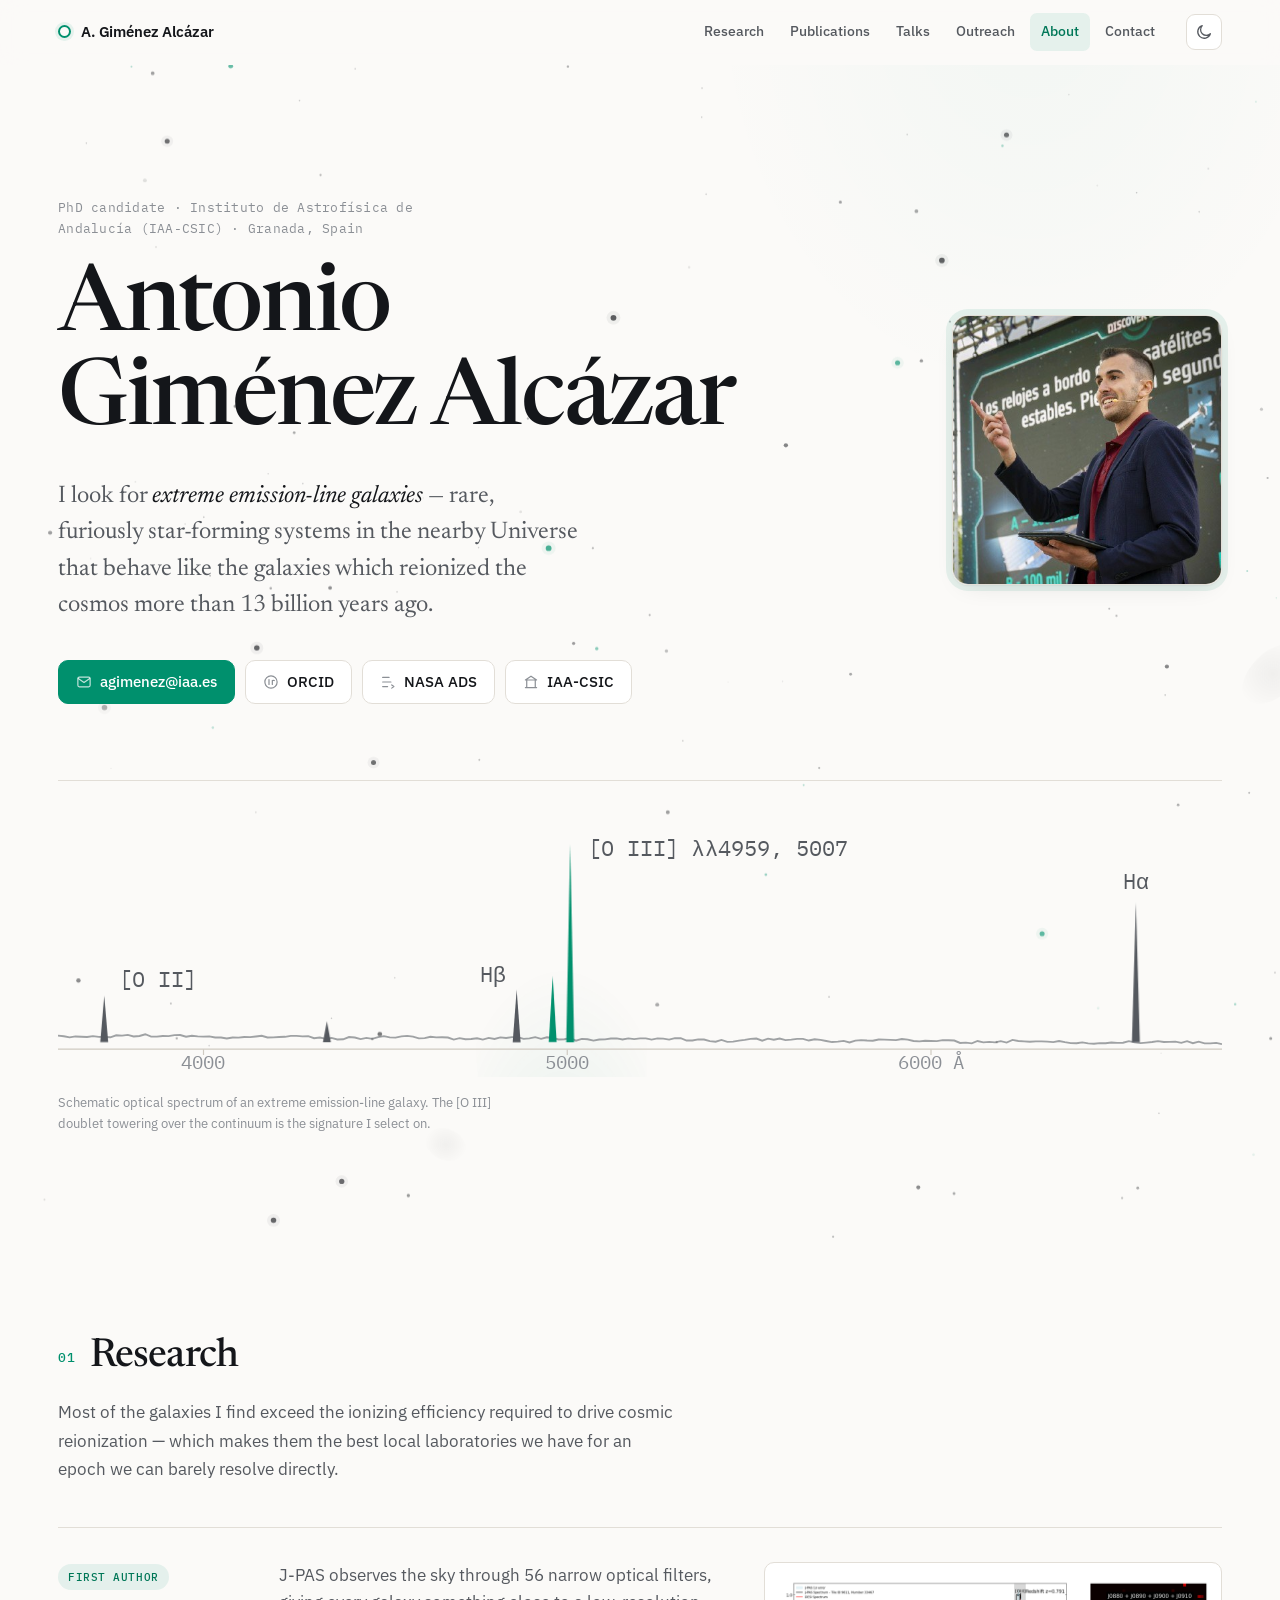
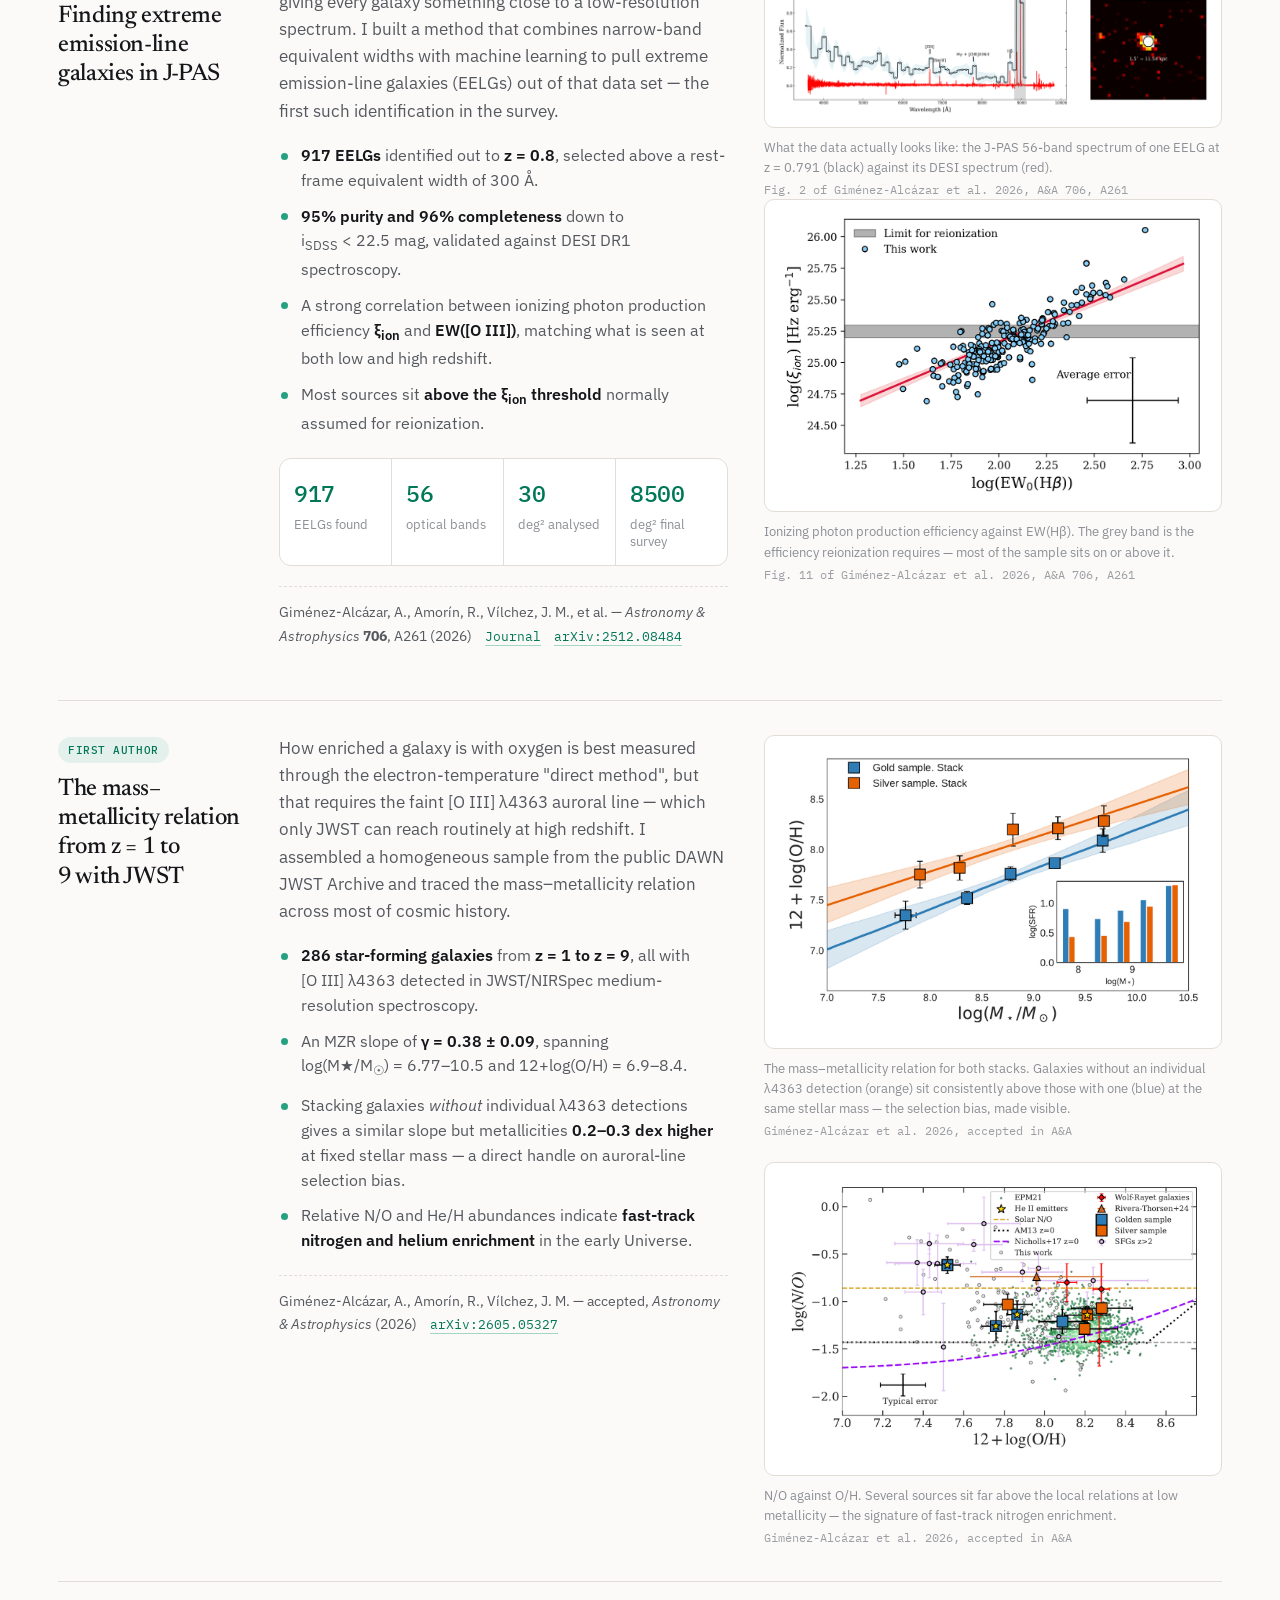
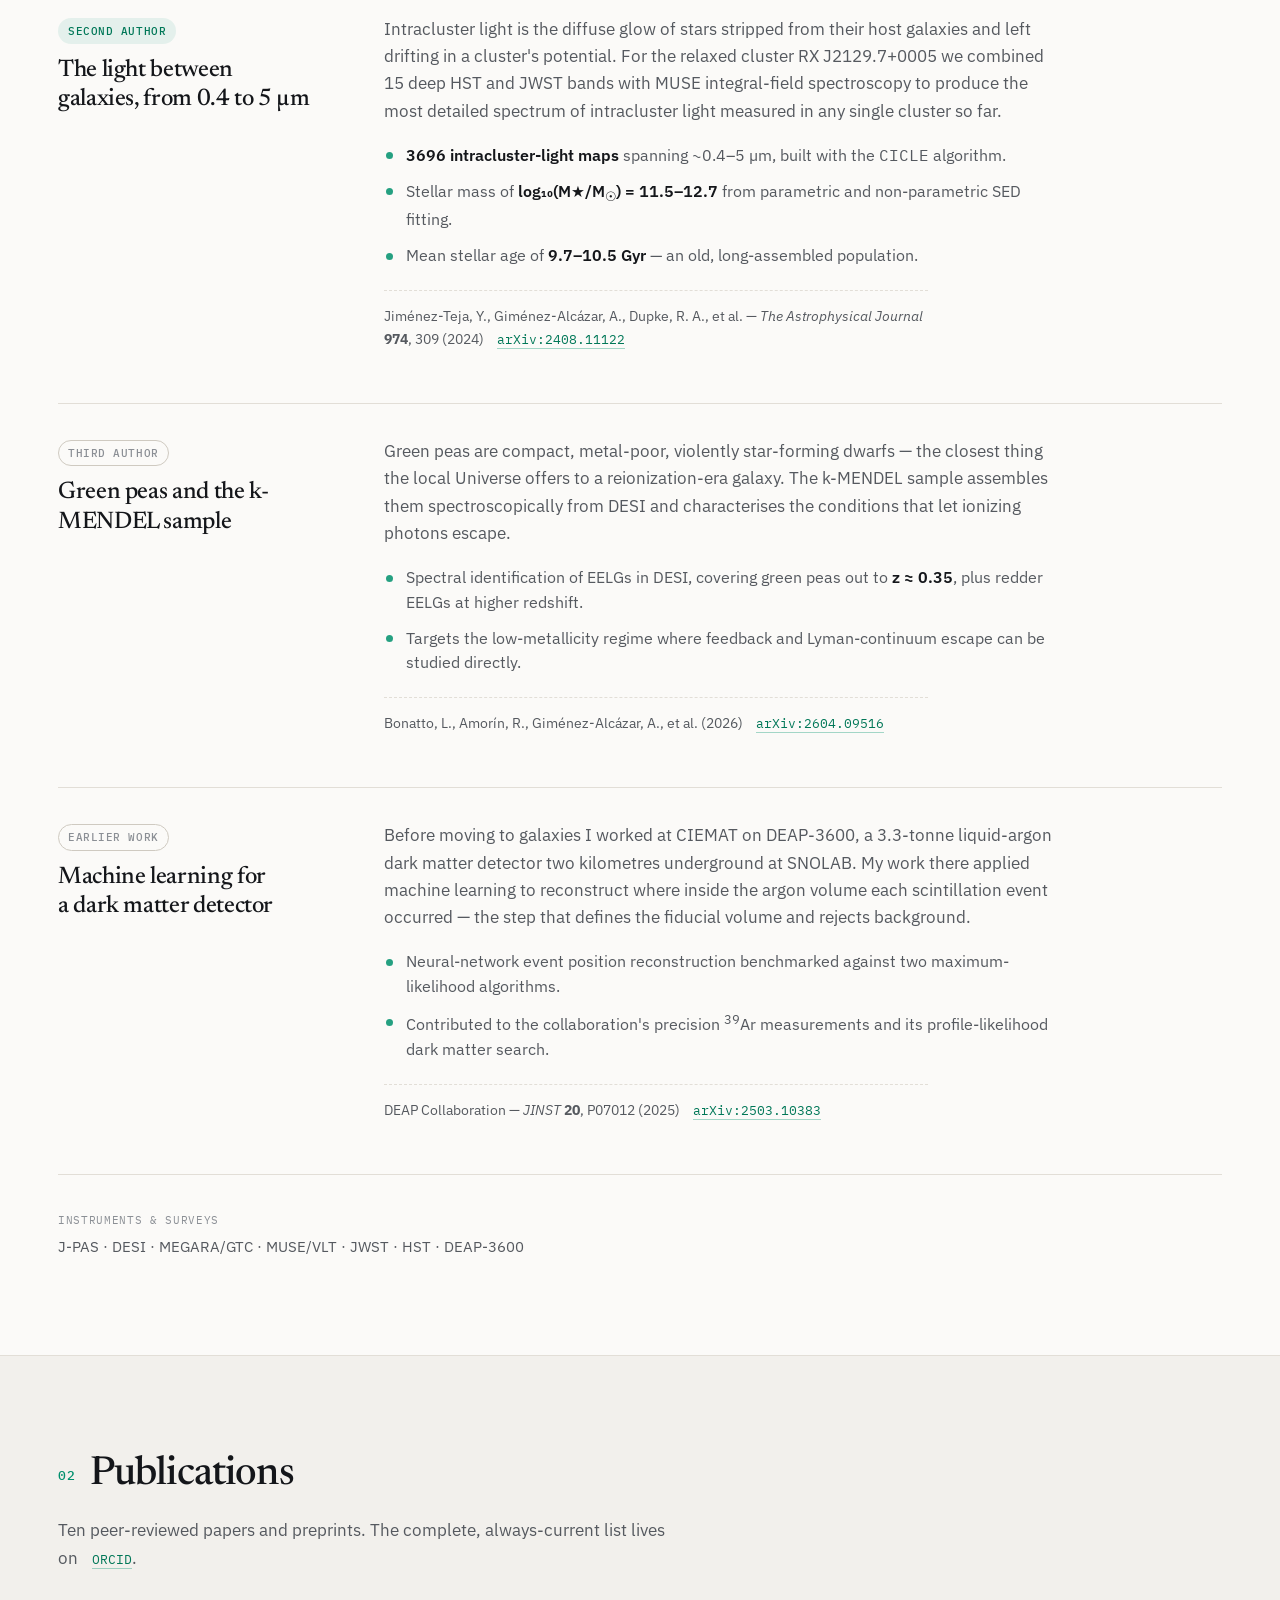
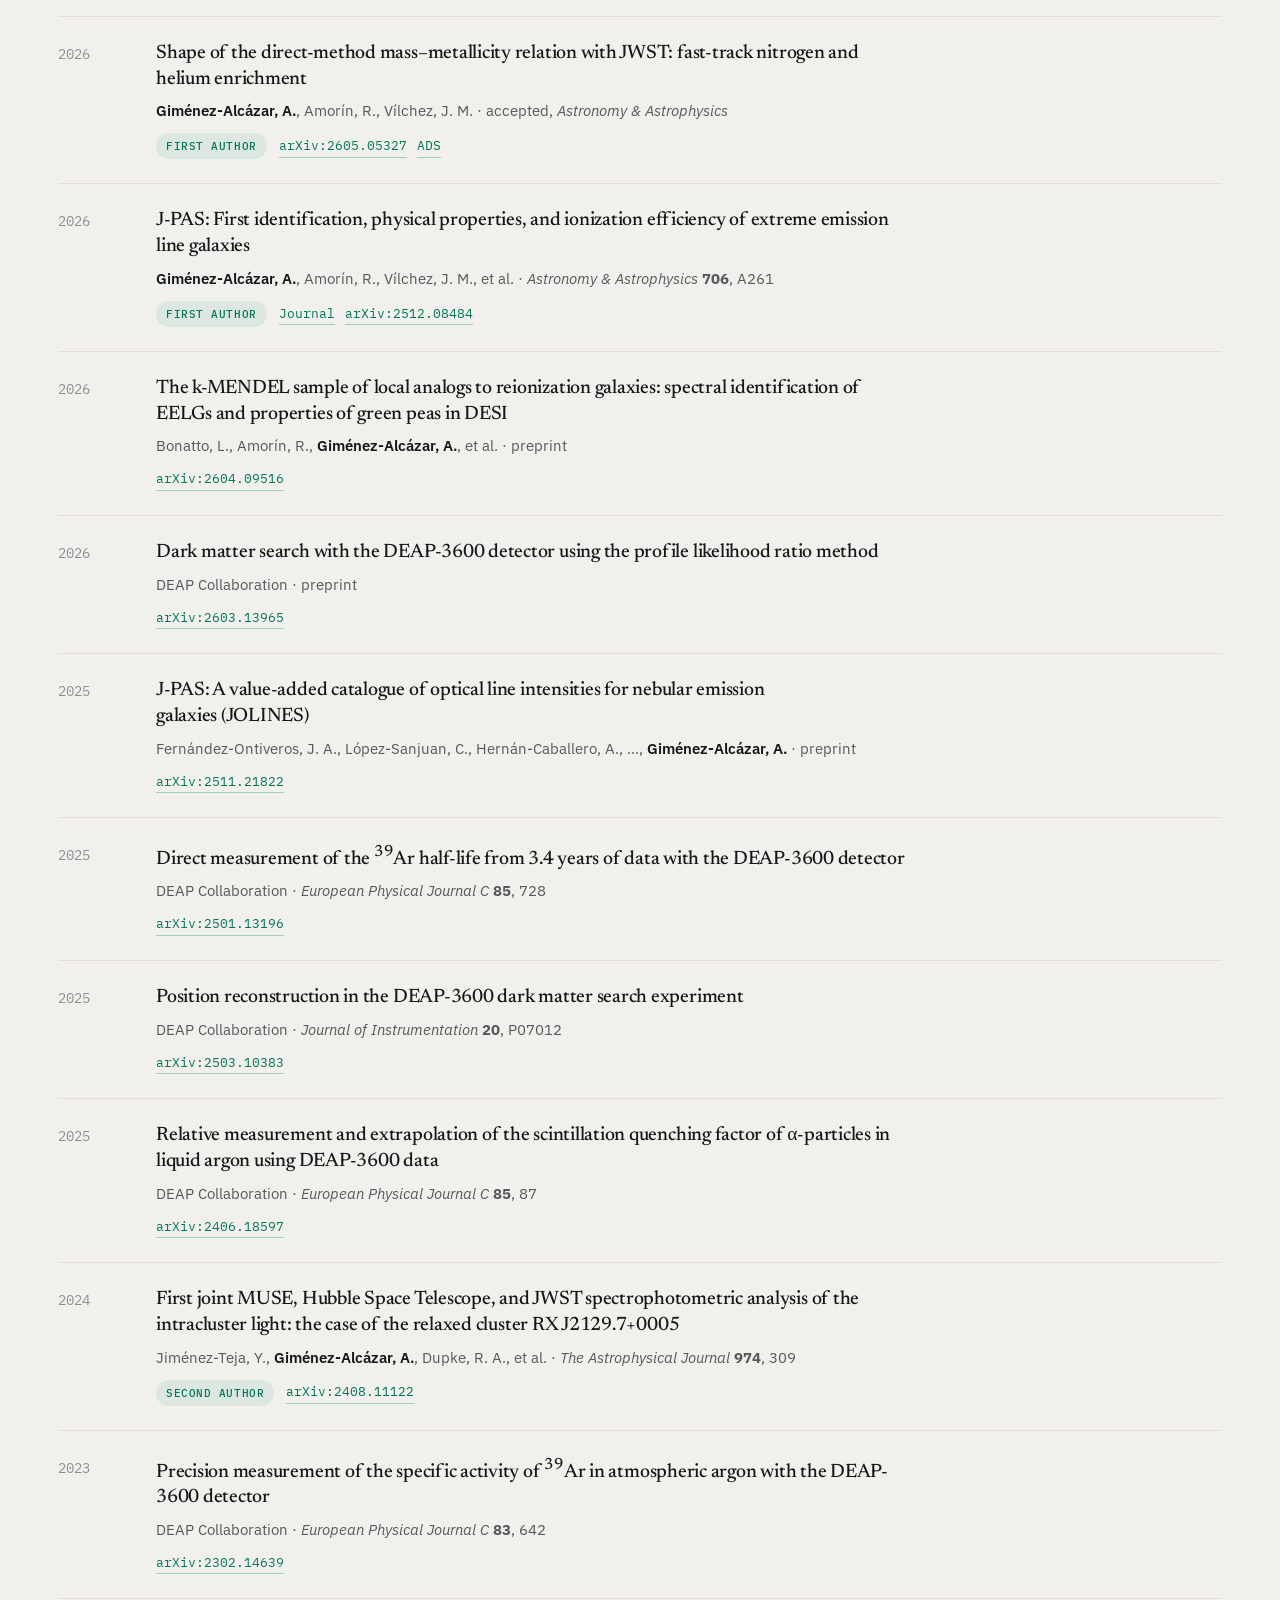
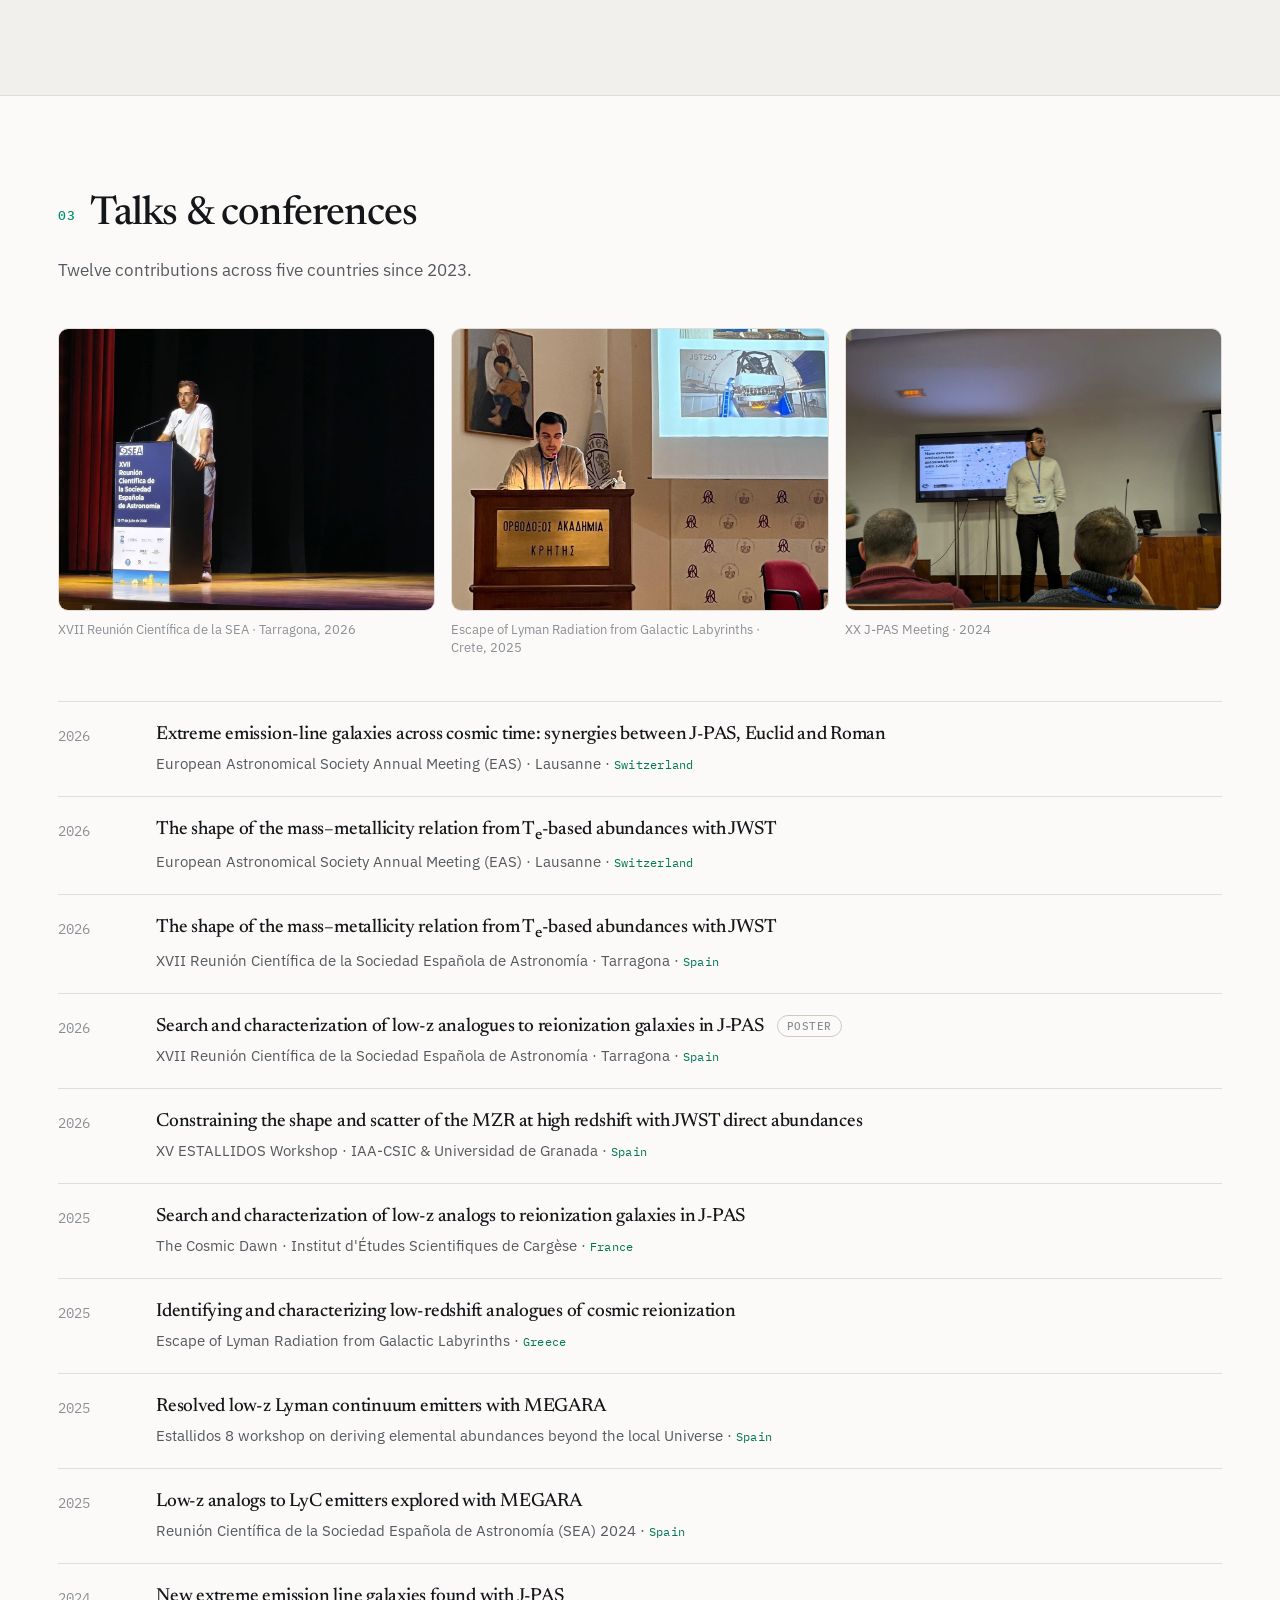
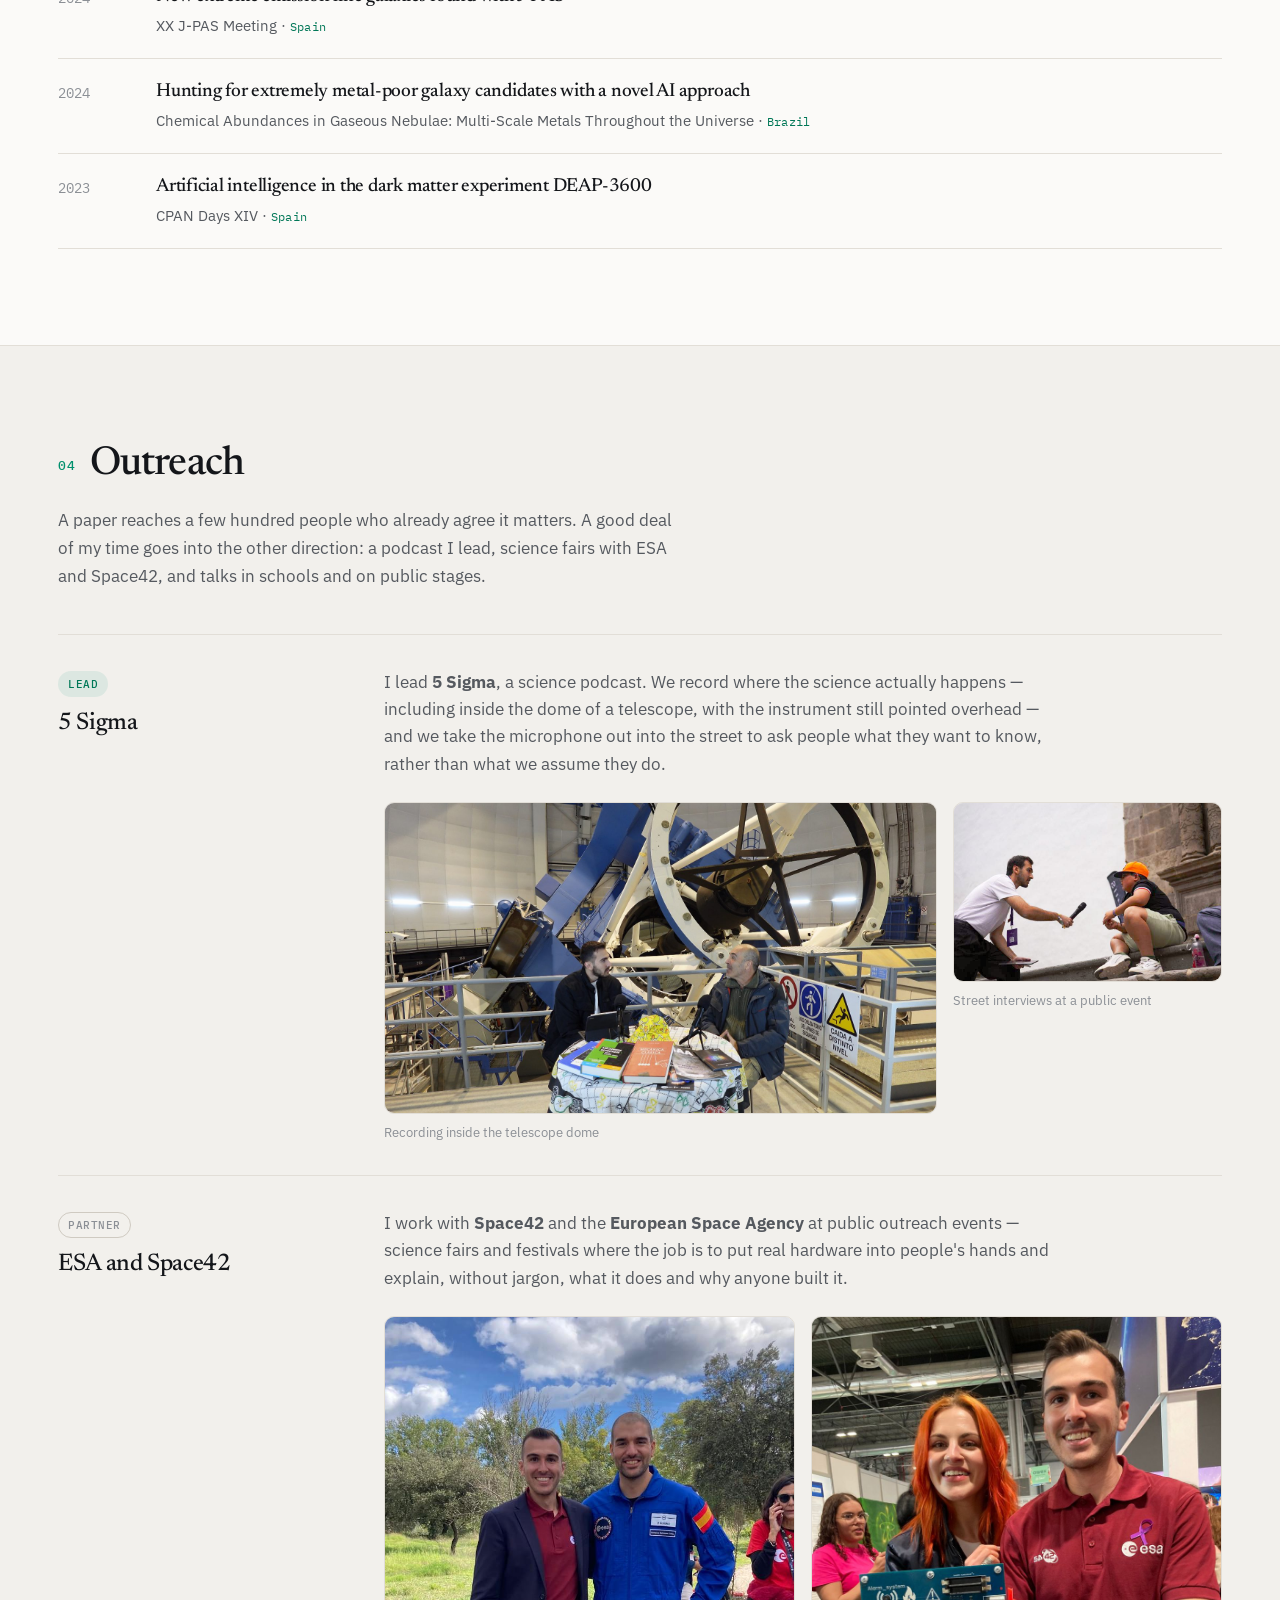
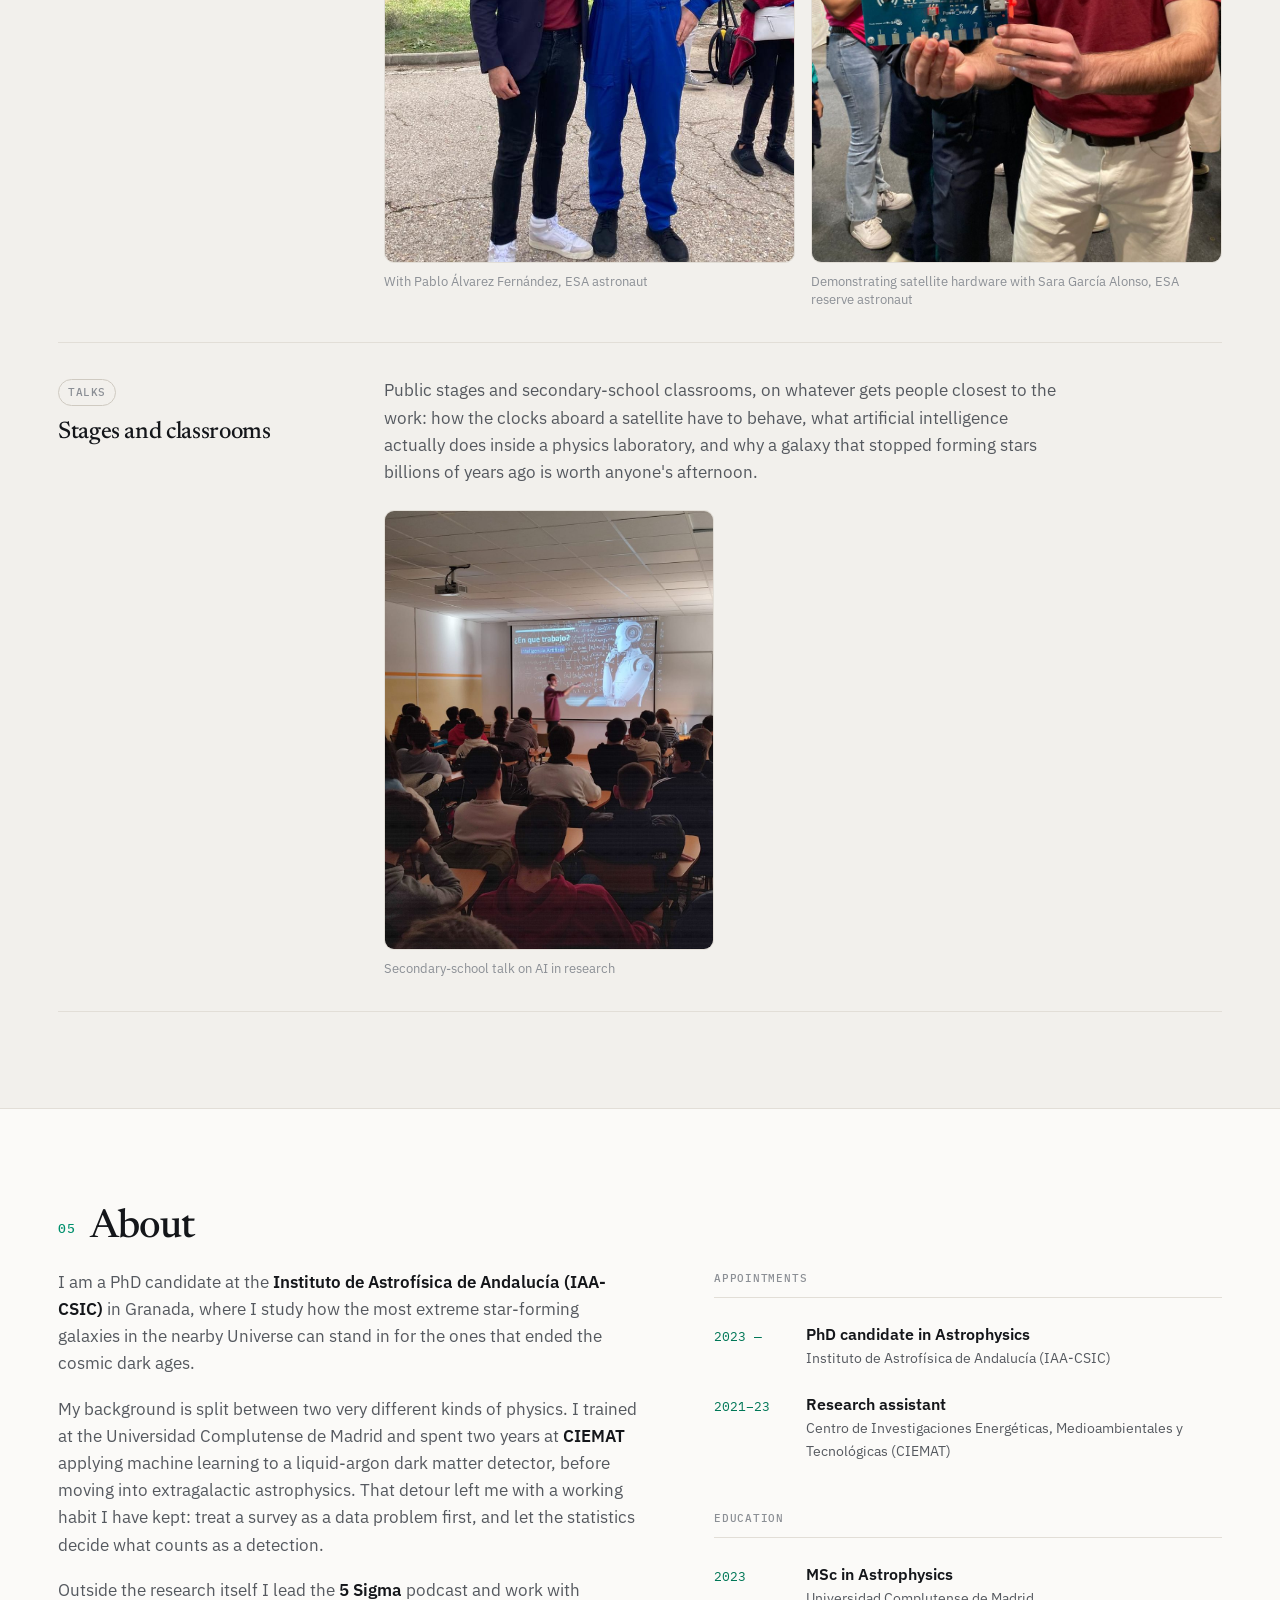
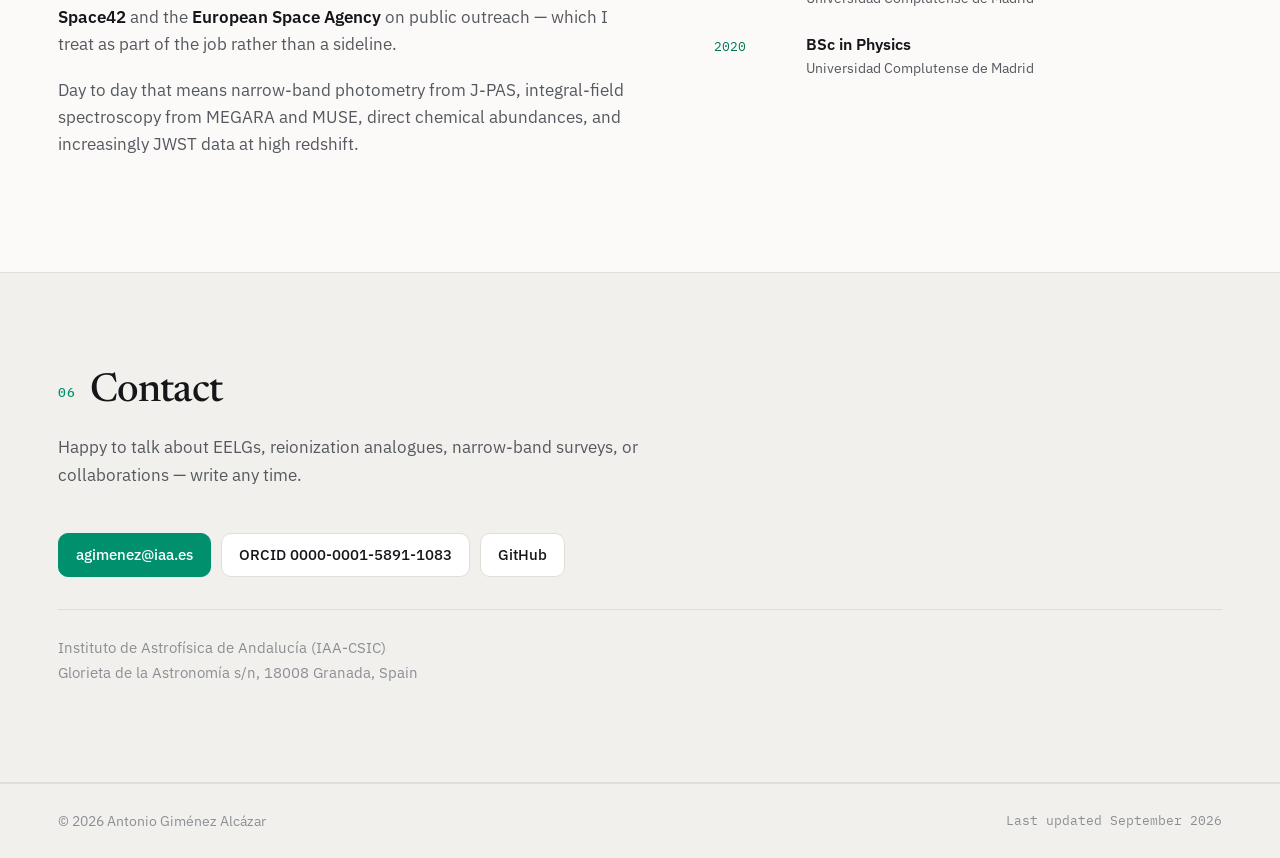
==== commit 7639b9e7: "Add the MZR figures and widen the content shell Two figures from the accepted MZR paper go beside th" ====
--- a/index.html
+++ b/index.html
@@ -240,7 +240,7 @@
       </div>
     </article>
 
-    <article class="topic reveal">
+    <article class="topic topic-figured reveal">
       <header class="topic-head">
         <span class="tag tag-lead">First author</span>
         <h3>The mass–metallicity relation from z = 1 to 9 with JWST</h3>
@@ -256,6 +256,24 @@
         <p class="topic-cite">Giménez-Alcázar, A., Amorín, R., Vílchez, J.&nbsp;M. — accepted, <i>Astronomy &amp; Astrophysics</i> (2026)
           <a class="lnk" href="https://arxiv.org/abs/2605.05327" target="_blank" rel="noopener">arXiv:2605.05327</a>
         </p>
+      </div>
+
+      <div class="topic-figs">
+        <figure class="paperfig">
+          <a href="images/fig-mzr.png" target="_blank" rel="noopener">
+          <img src="images/fig-mzr.png" width="1200" height="800" loading="lazy"
+               alt="Mass-metallicity relation: stacked gold-sample points in blue and silver-sample points in orange, the orange track sitting consistently above the blue at the same stellar mass">
+          </a>
+          <figcaption>The mass–metallicity relation for both stacks. Galaxies without an individual λ4363 detection (orange) sit consistently above those with one (blue) at the same stellar mass — the selection bias, made visible. <span class="figcred">Giménez-Alcázar et al. 2026, accepted in A&amp;A</span></figcaption>
+        </figure>
+
+        <figure class="paperfig">
+          <a href="images/fig-no-oh.png" target="_blank" rel="noopener">
+          <img src="images/fig-no-oh.png" width="1200" height="800" loading="lazy"
+               alt="Nitrogen-to-oxygen ratio against oxygen abundance, with the gold and silver stacks, He II emitters, Wolf-Rayet galaxies and high-redshift star-forming galaxies plotted against solar and local reference relations">
+          </a>
+          <figcaption>N/O against O/H. Several sources sit far above the local relations at low metallicity — the signature of fast-track nitrogen enrichment. <span class="figcred">Giménez-Alcázar et al. 2026, accepted in A&amp;A</span></figcaption>
+        </figure>
       </div>
     </article>
 
--- a/style.css
+++ b/style.css
@@ -25,7 +25,7 @@
   --sans:  "IBM Plex Sans", ui-sans-serif, system-ui, -apple-system, "Segoe UI", sans-serif;
   --mono:  "IBM Plex Mono", ui-monospace, SFMono-Regular, Menlo, Consolas, monospace;
 
-  --wrap: 1080px;
+  --wrap: 1260px;
   --pad: clamp(20px, 5vw, 48px);
 }
 
@@ -386,7 +386,7 @@
   background: var(--accent-bg);
 }
 
-.topic-body > p { margin: 0 0 18px; color: var(--ink-2); text-wrap: pretty; }
+.topic-body > p { margin: 0 0 18px; max-width: 68ch; color: var(--ink-2); text-wrap: pretty; }
 
 .findings {
   margin: 0 0 22px;
@@ -398,6 +398,7 @@
 }
 .findings li {
   position: relative;
+  max-width: 68ch;
   padding-left: 22px;
   color: var(--ink-2);
   font-size: 15.5px;
@@ -418,6 +419,7 @@
 
 .stat-row {
   display: grid;
+  max-width: 680px;
   grid-template-columns: repeat(4, minmax(0, 1fr));
   gap: 1px;
   background: var(--rule);
@@ -494,6 +496,8 @@
 
 .pub-year { font-size: 14px; color: var(--ink-3); padding-top: 2px; }
 
+.pub-body { max-width: 76ch; }
+
 .pub-title {
   font-family: var(--serif);
   font-weight: 500;
@@ -537,6 +541,8 @@
 
 .talk-year { font-size: 14px; color: var(--ink-3); padding-top: 3px; }
 
+.talk > div { max-width: 76ch; }
+
 .talk h3 {
   font-family: var(--serif);
   font-weight: 500;
@@ -566,6 +572,7 @@
 
 .about-text p {
   margin: 0 0 18px;
+  max-width: 66ch;
   color: var(--ink-2);
   font-size: 16.5px;
   text-wrap: pretty;
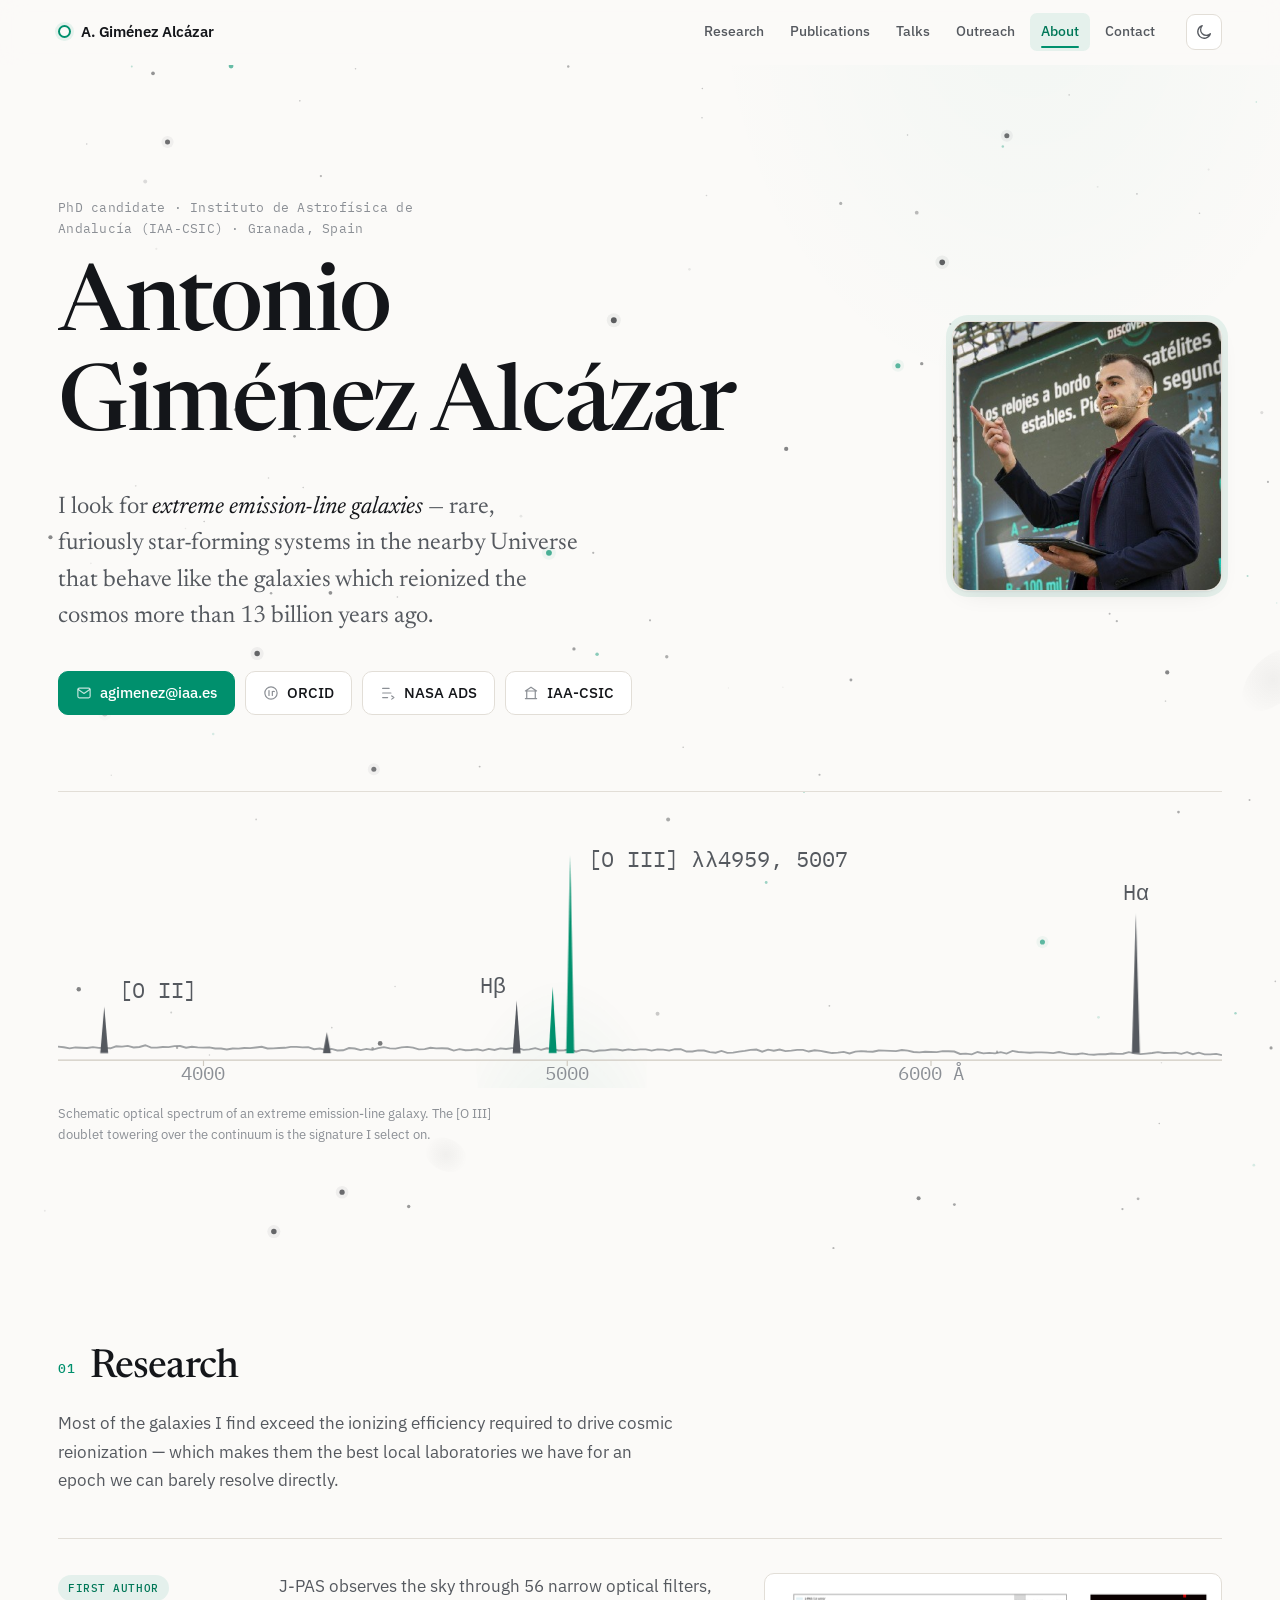
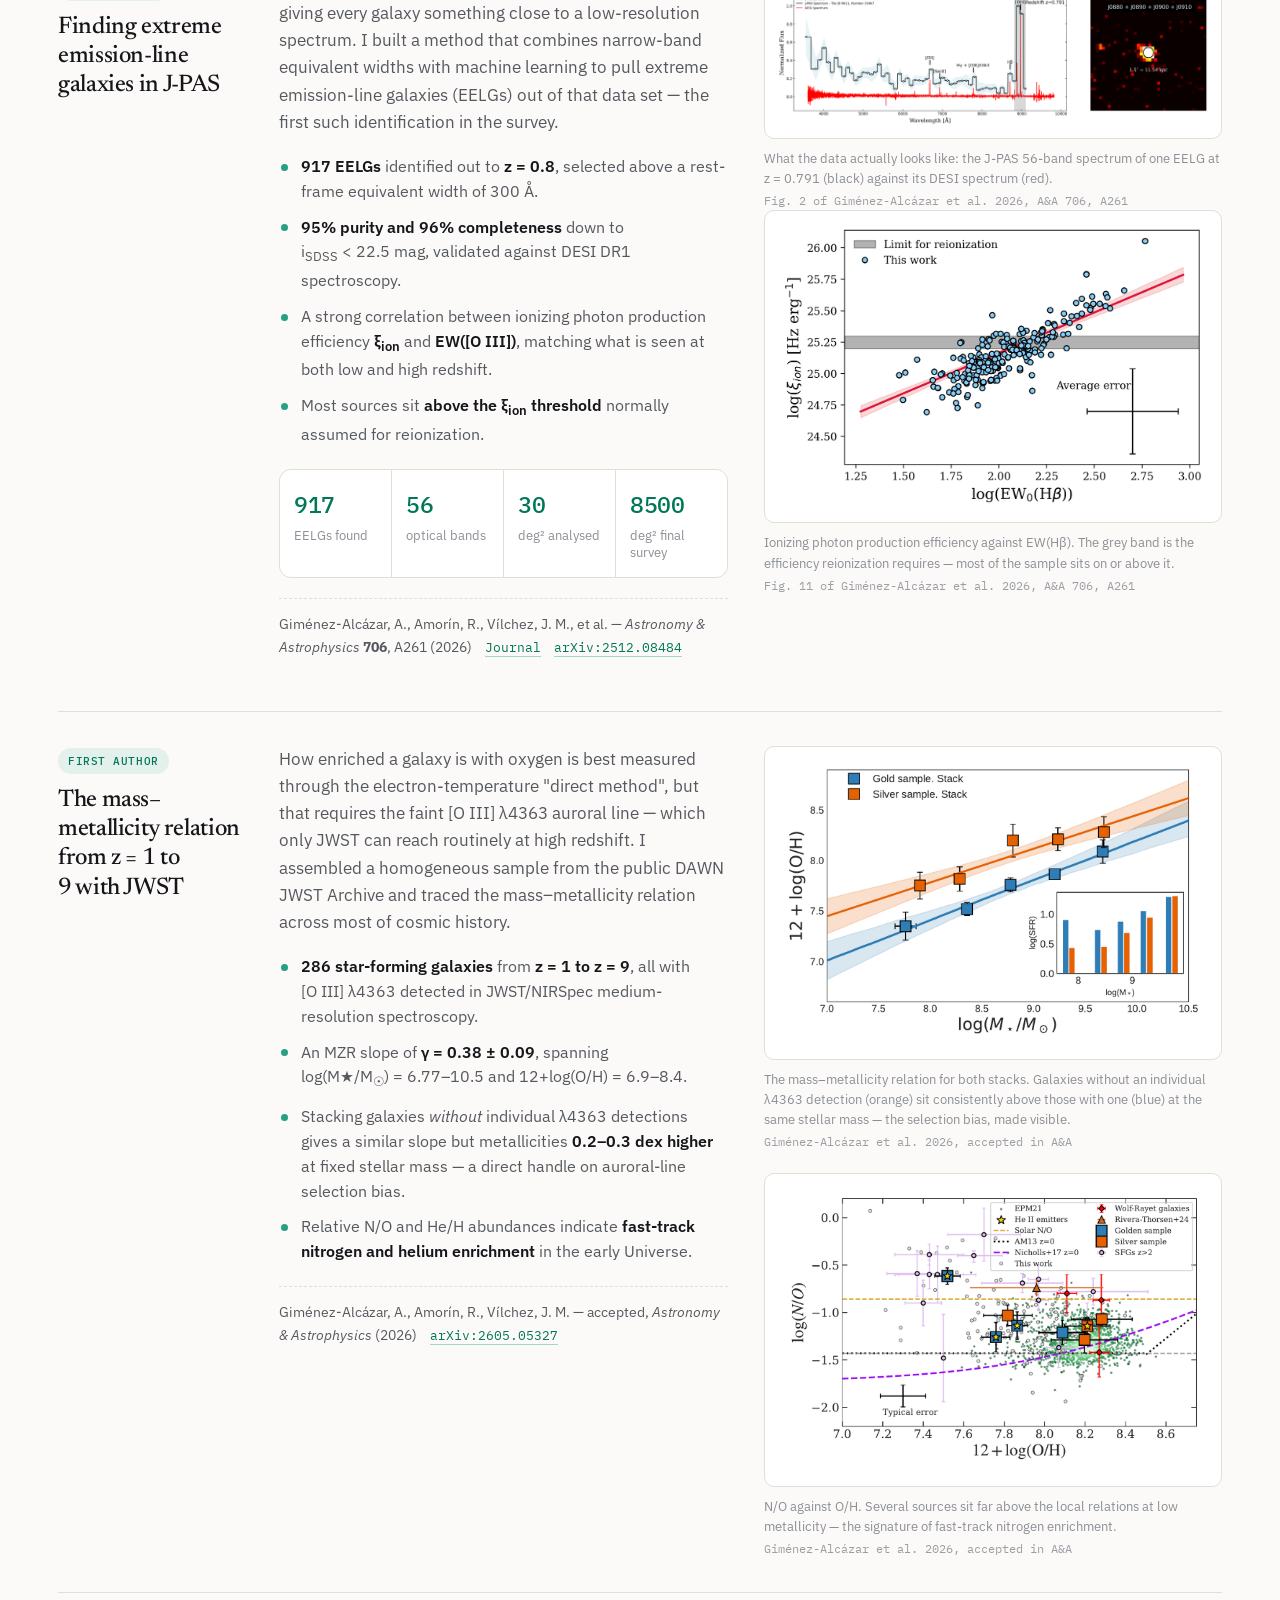
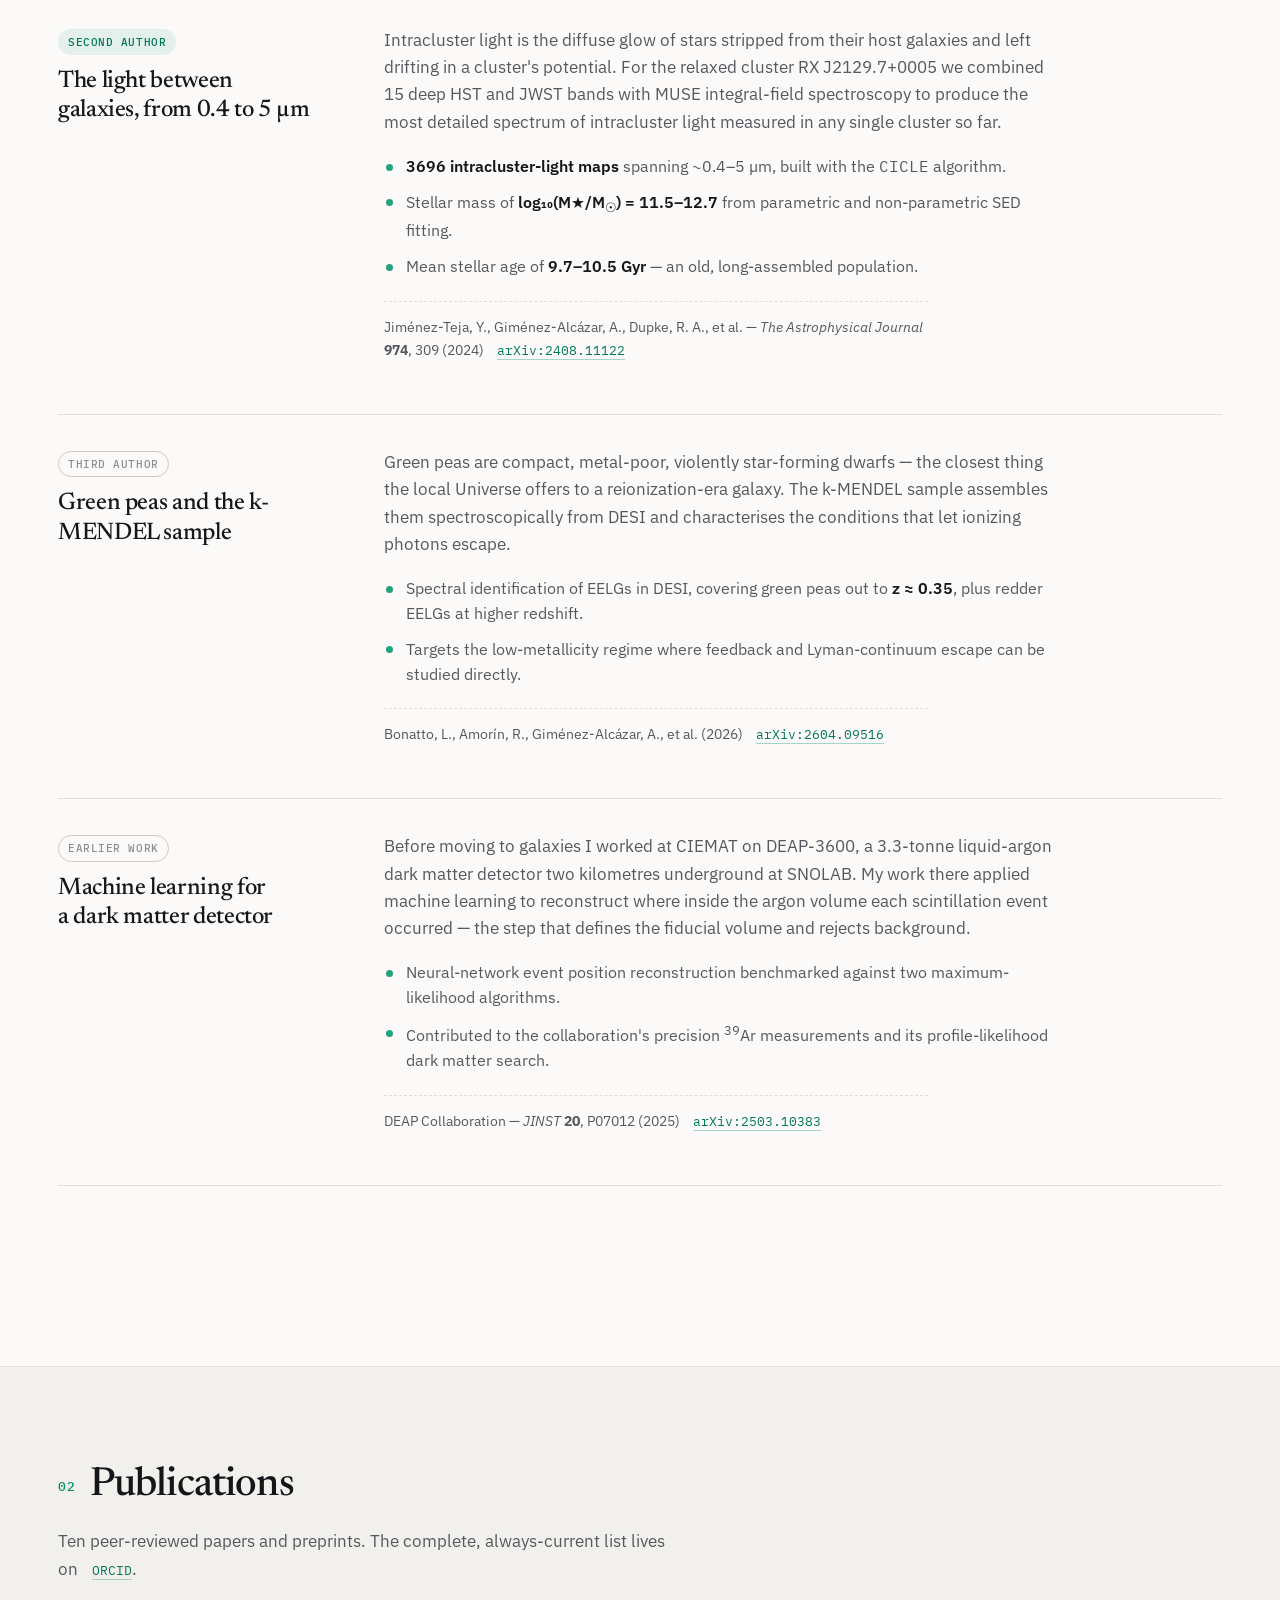
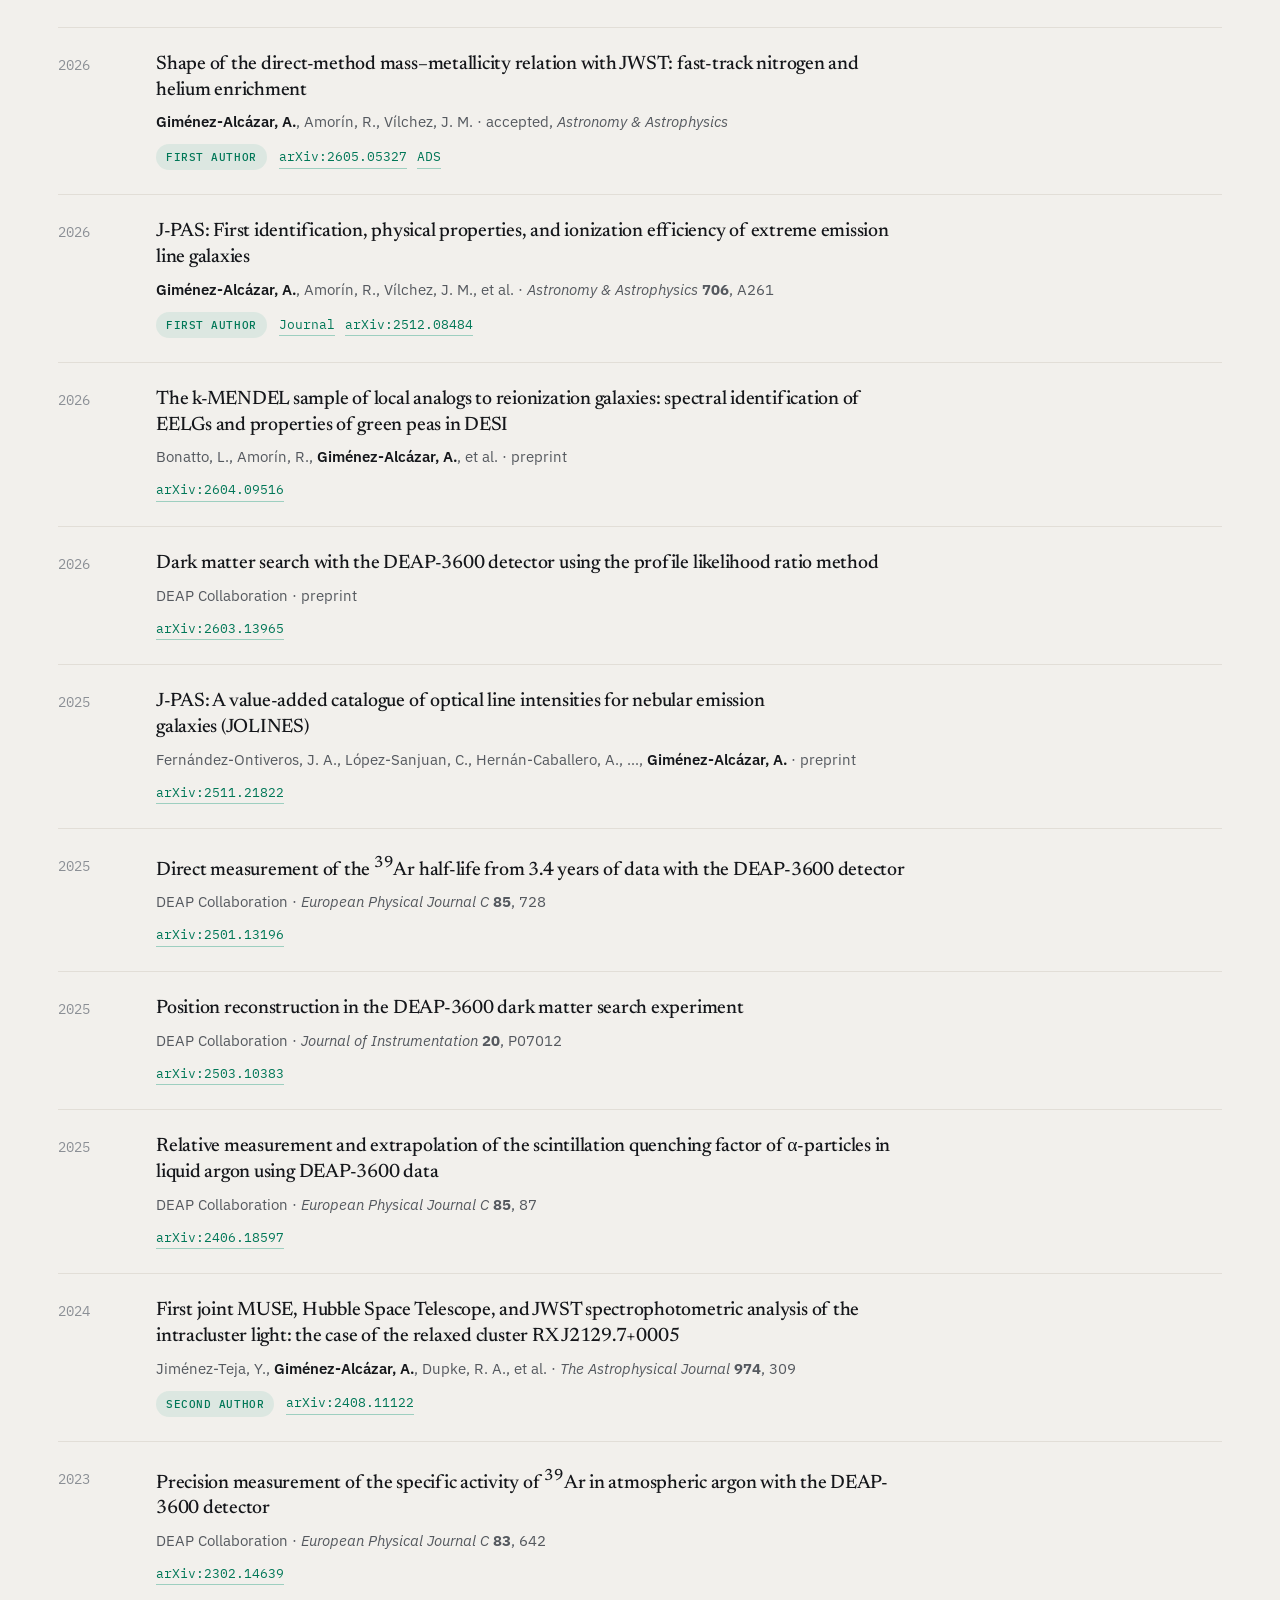
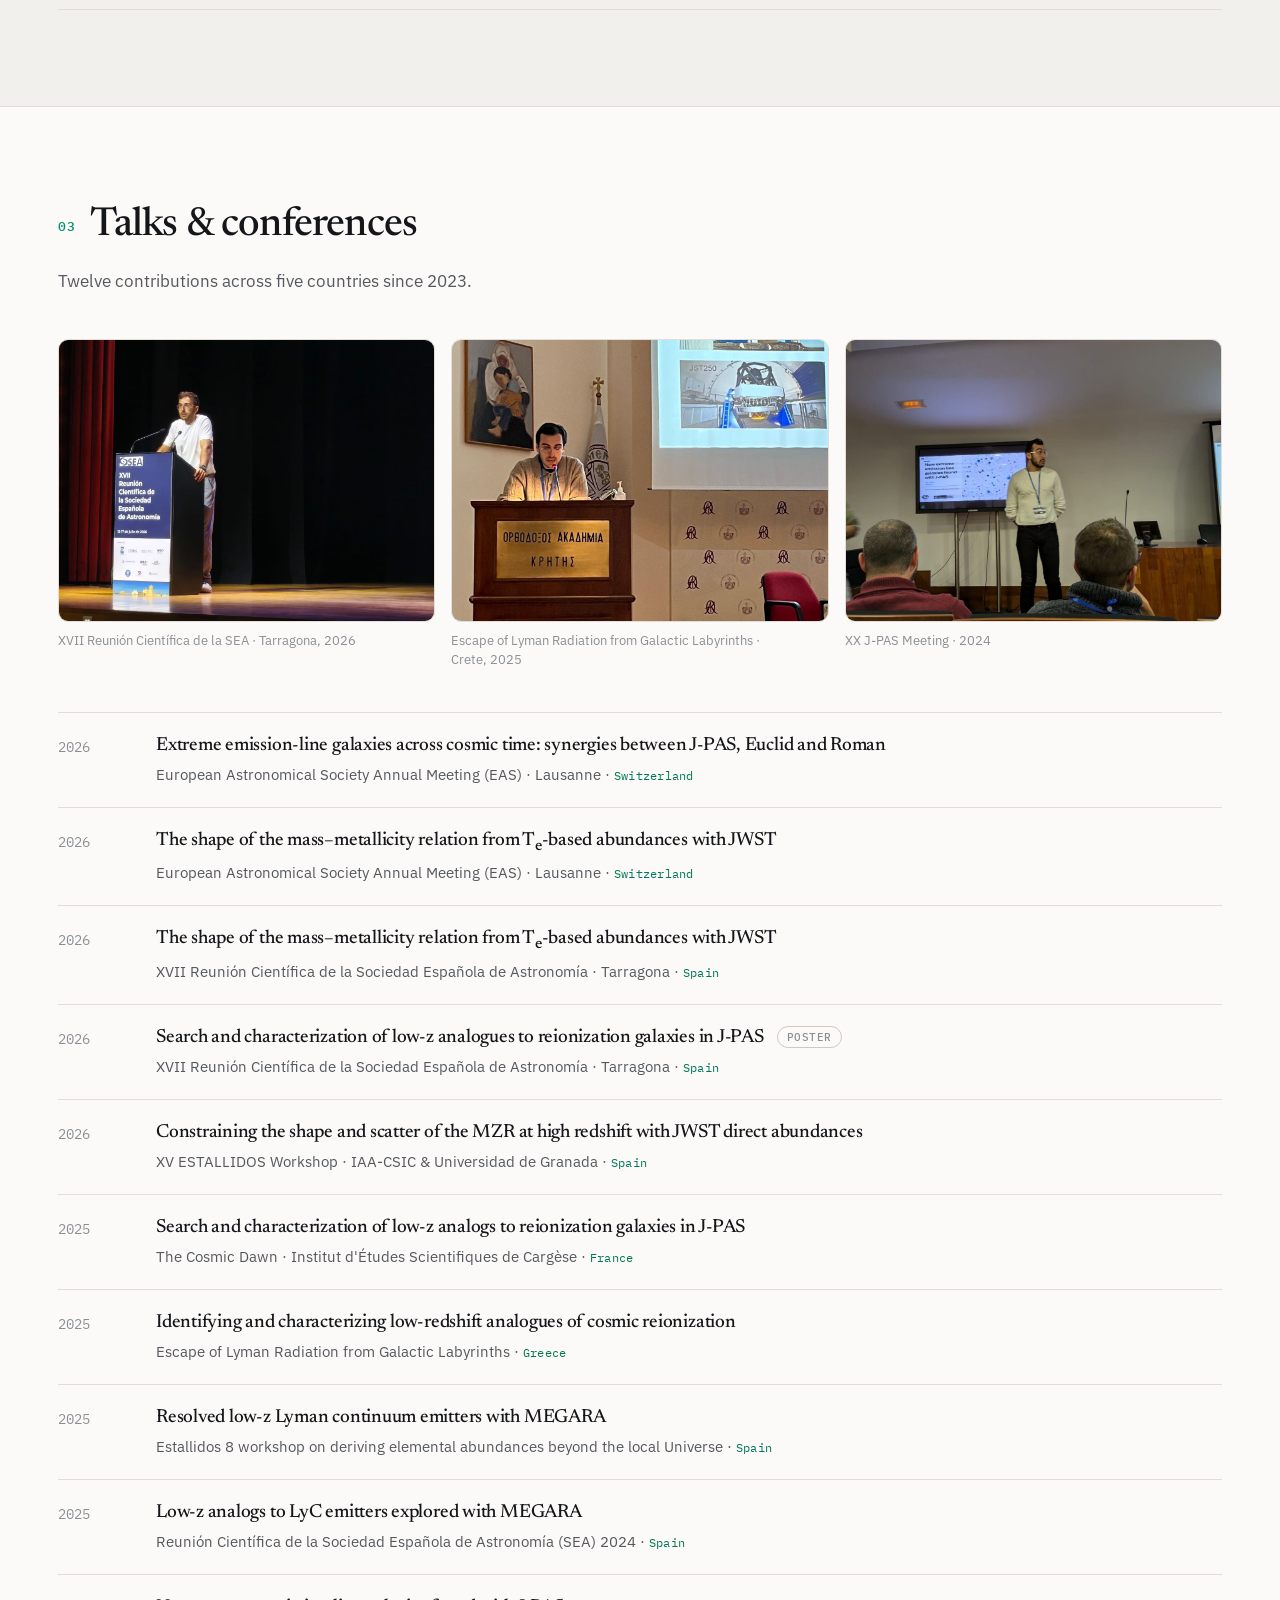
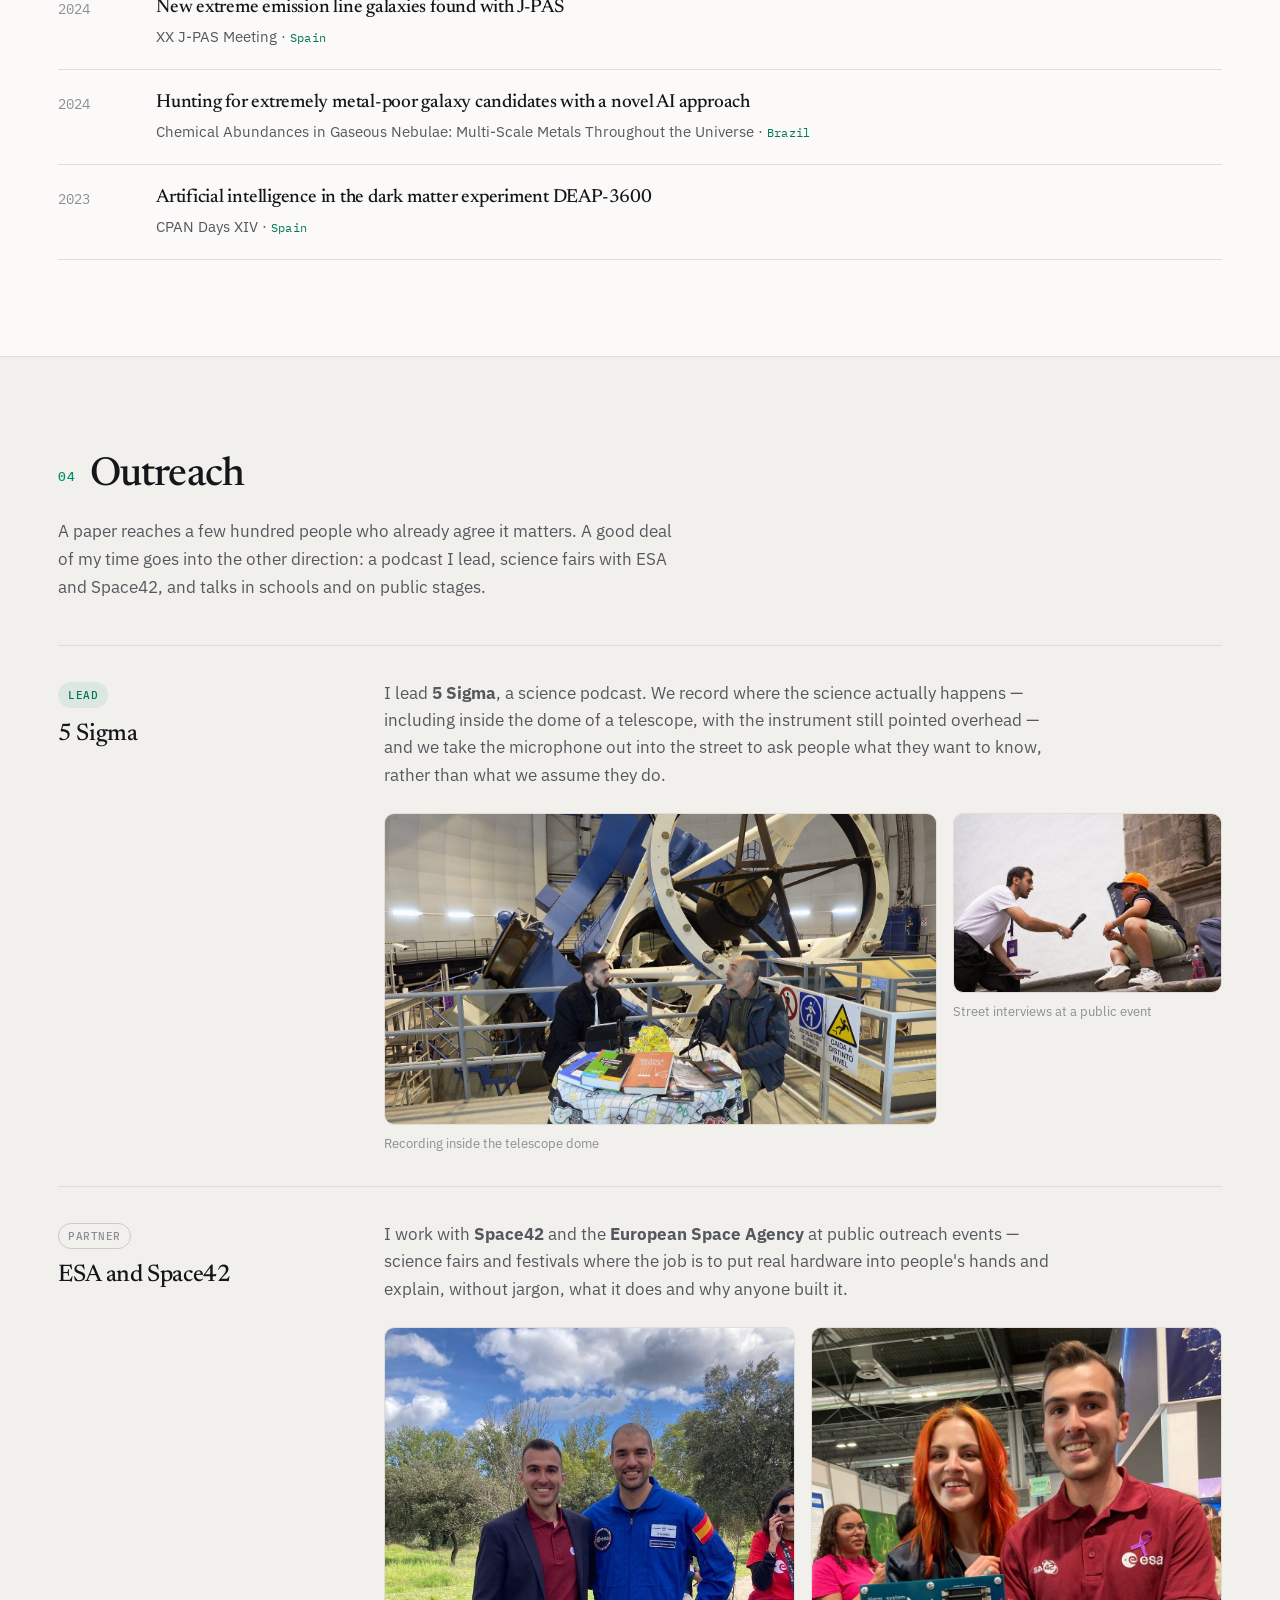
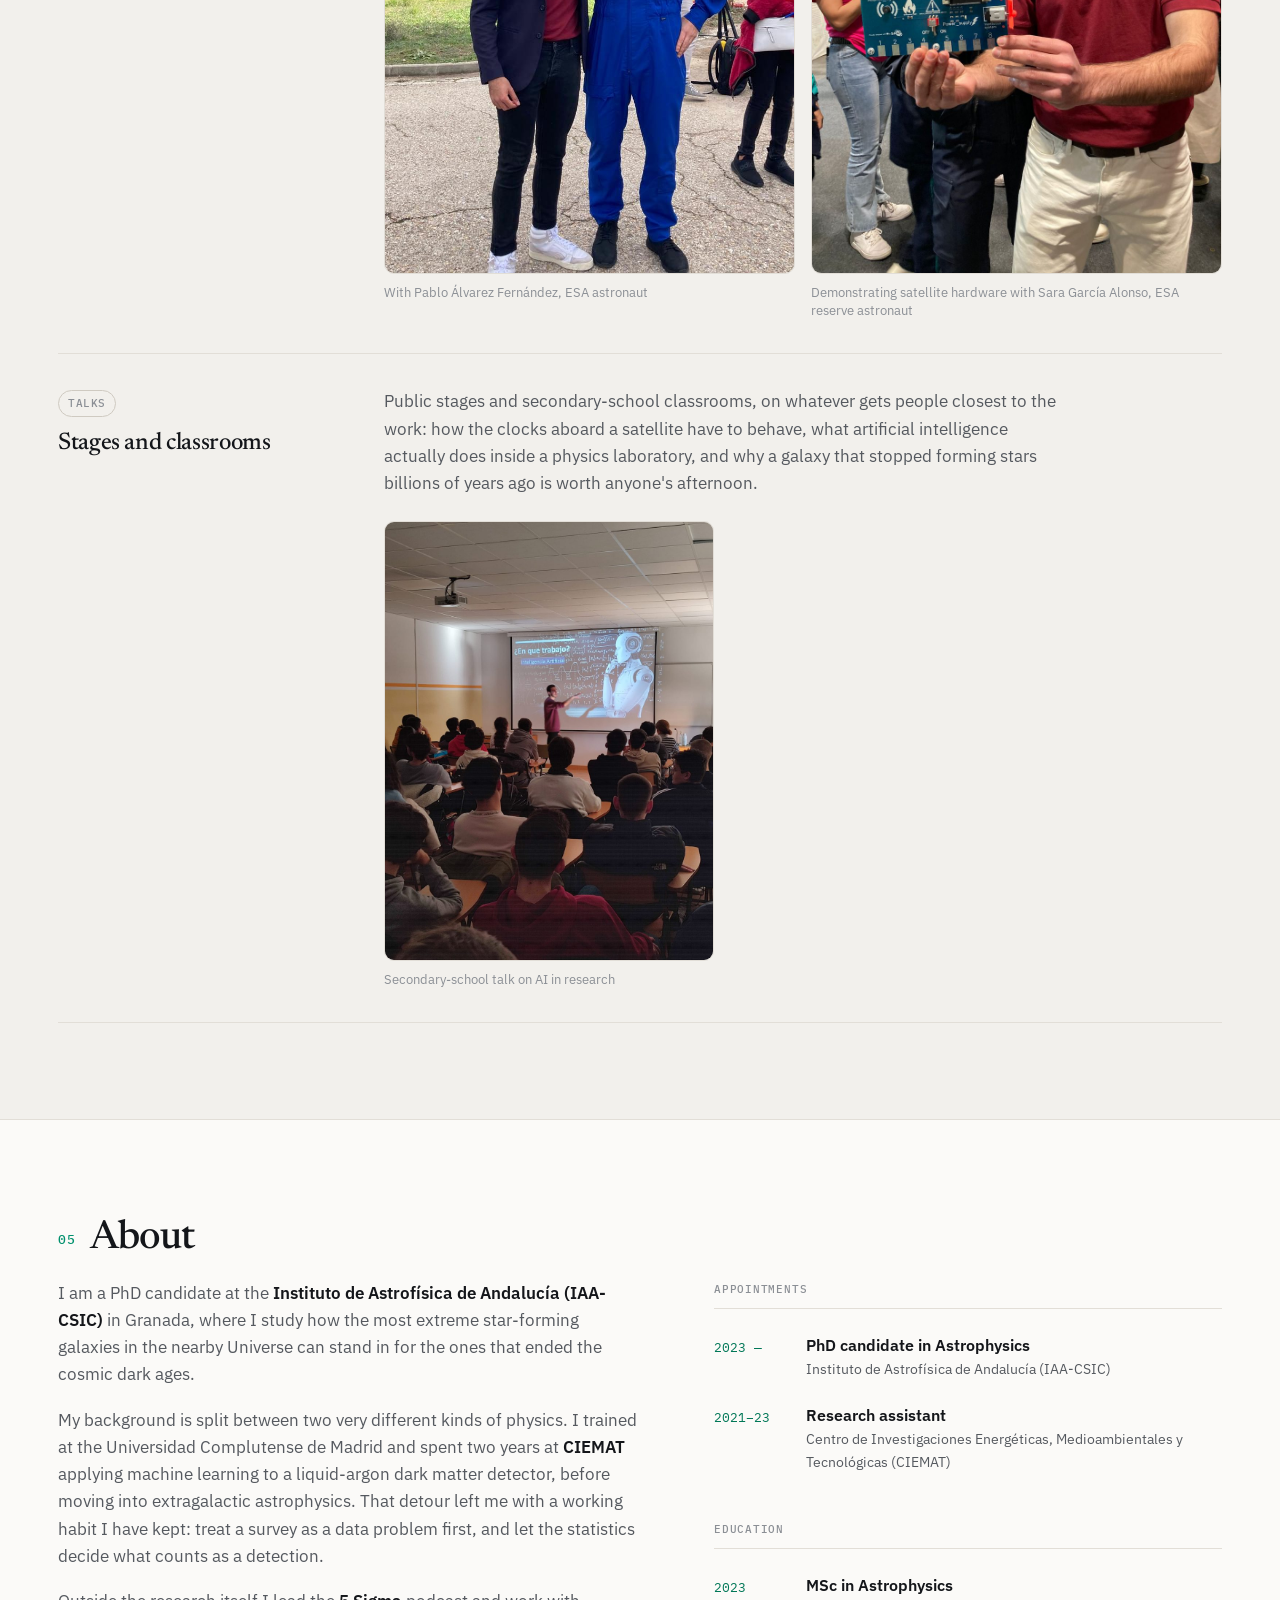
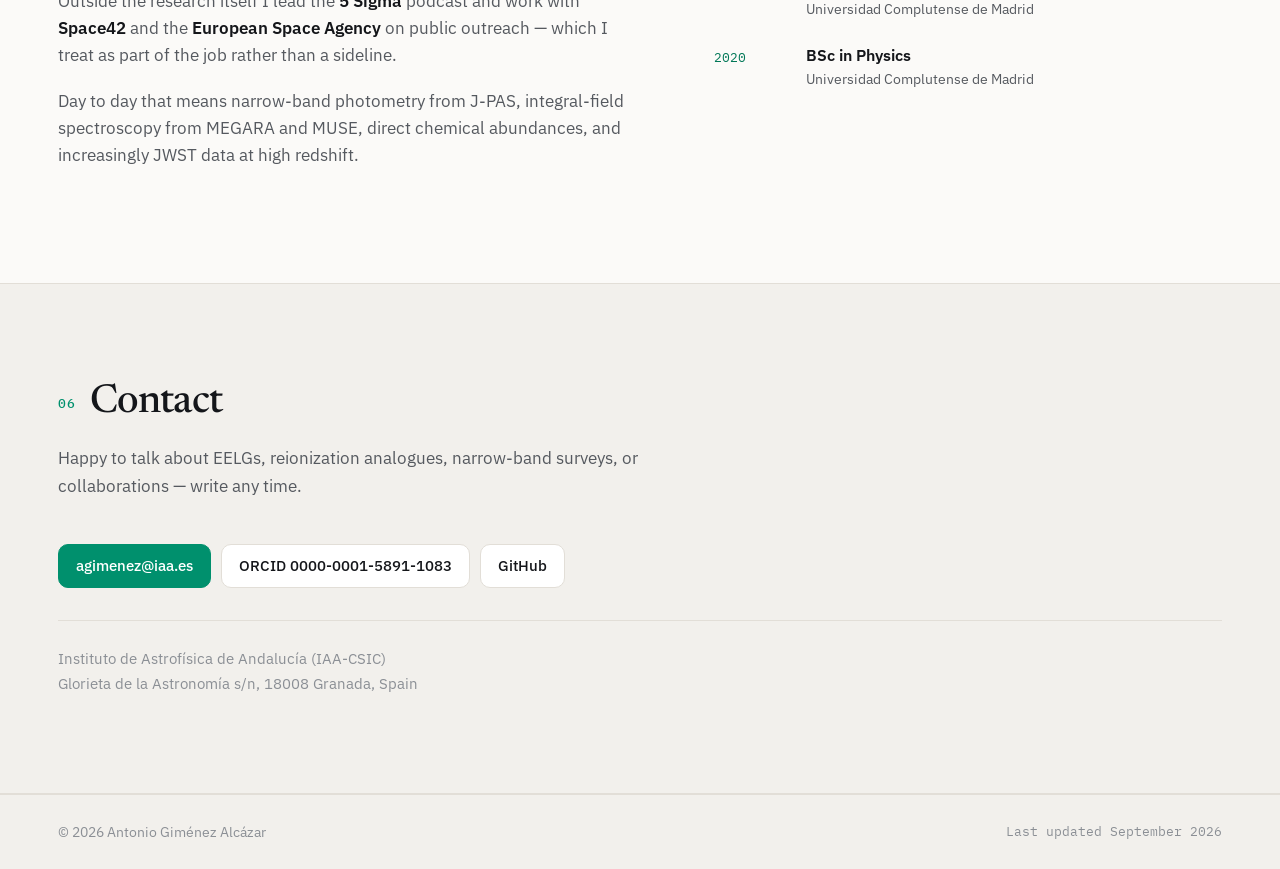
==== commit a0b2e5fc: "Polish the motion and interaction detail Headline lines rise from behind their own mask, the J-PAS f" ====
--- a/index.html
+++ b/index.html
@@ -71,7 +71,7 @@
 }
 </script>
 
-<link rel="stylesheet" href="style.css">
+<link rel="stylesheet" href="style.css?v=20260914">
 <link rel="icon" href="data:image/svg+xml,<svg xmlns='http://www.w3.org/2000/svg' viewBox='0 0 32 32'><circle cx='16' cy='16' r='9' fill='none' stroke='%2300a97f' stroke-width='2.5'/><circle cx='16' cy='16' r='3' fill='%2300a97f'/></svg>">
 <script>
 // Applied before first paint so a saved theme never flashes the other one.
@@ -79,6 +79,8 @@
 </script>
 </head>
 <body>
+
+<div class="progress" aria-hidden="true"><span></span></div>
 
 <a class="skip" href="#main">Skip to content</a>
 
@@ -116,7 +118,7 @@
     <div class="hero-grid">
       <div class="hero-copy">
     <p class="eyebrow reveal">PhD candidate · Instituto de Astrofísica de Andalucía (IAA-CSIC) · Granada, Spain</p>
-    <h1 class="reveal">Antonio<br>Giménez&nbsp;Alcázar</h1>
+    <h1 class="reveal"><span class="ln"><span>Antonio</span></span><span class="ln"><span>Giménez&nbsp;Alcázar</span></span></h1>
     <p class="lede reveal">I look for <em>extreme emission-line galaxies</em> — rare, furiously star-forming systems in the nearby Universe that behave like the galaxies which reionized the cosmos more than 13&nbsp;billion years ago.</p>
     <div class="hero-links reveal">
       <a class="btn btn-primary" href="mailto:agimenez@iaa.es">
@@ -211,10 +213,10 @@
           <li>Most sources sit <b>above the ξ<sub>ion</sub> threshold</b> normally assumed for reionization.</li>
         </ul>
         <div class="stat-row">
-          <div class="stat"><span class="stat-n">917</span><span class="stat-l">EELGs found</span></div>
-          <div class="stat"><span class="stat-n">56</span><span class="stat-l">optical bands</span></div>
-          <div class="stat"><span class="stat-n">30</span><span class="stat-l">deg² analysed</span></div>
-          <div class="stat"><span class="stat-n">8500</span><span class="stat-l">deg² final survey</span></div>
+          <div class="stat"><span class="stat-n" data-count="917">917</span><span class="stat-l">EELGs found</span></div>
+          <div class="stat"><span class="stat-n" data-count="56">56</span><span class="stat-l">optical bands</span></div>
+          <div class="stat"><span class="stat-n" data-count="30">30</span><span class="stat-l">deg² analysed</span></div>
+          <div class="stat"><span class="stat-n" data-count="8500">8500</span><span class="stat-l">deg² final survey</span></div>
         </div>
         <p class="topic-cite">Giménez-Alcázar, A., Amorín, R., Vílchez, J.&nbsp;M., et al. — <i>Astronomy &amp; Astrophysics</i> <b>706</b>, A261 (2026)
           <a class="lnk" href="https://www.aanda.org/articles/aa/full_html/2026/02/aa57358-25/aa57358-25.html" target="_blank" rel="noopener">Journal</a>
@@ -673,6 +675,6 @@
   </div>
 </footer>
 
-<script src="script.js"></script>
+<script src="script.js?v=20260914"></script>
 </body>
 </html>
--- a/style.css
+++ b/style.css
@@ -875,6 +875,107 @@
   opacity: 0.85;
 }
 
+
+/* ------------------------------------------------------- refinements */
+
+/* Reading progress: a hairline on the very top edge, above the topbar. */
+.progress {
+  position: fixed;
+  inset: 0 0 auto 0;
+  height: 2px;
+  z-index: 60;
+  pointer-events: none;
+}
+.progress span {
+  display: block;
+  height: 100%;
+  width: 0;
+  background: linear-gradient(90deg, var(--accent), var(--accent-2));
+  transform-origin: left;
+  transition: width .12s linear;
+}
+
+/* Headline arrives a line at a time, each rising from behind its own mask.
+   The generic reveal is neutralised here so the two do not fight. */
+.hero h1.reveal { opacity: 1; transform: none; }
+
+.hero h1 .ln {
+  display: block;
+  overflow: hidden;
+  padding-bottom: 0.06em;
+}
+.hero h1 .ln > span {
+  display: block;
+  transform: translateY(105%);
+  transition: transform .95s cubic-bezier(.19,1,.22,1);
+}
+.hero h1 .ln:nth-child(2) > span { transition-delay: .10s; }
+.hero h1.in .ln > span { transform: none; }
+
+/* Nav: an underline that grows from the centre instead of a flat swap. */
+.nav a { position: relative; }
+.nav a::after {
+  content: "";
+  position: absolute;
+  left: 11px;
+  right: 11px;
+  bottom: 3px;
+  height: 1.5px;
+  border-radius: 2px;
+  background: var(--accent);
+  transform: scaleX(0);
+  transition: transform .28s cubic-bezier(.2,.9,.3,1);
+}
+.nav a:hover::after { transform: scaleX(1); }
+.nav a.active::after { transform: scaleX(1); }
+
+/* List rows: an accent tick slides in and the row eases right. */
+.pub, .talk { position: relative; transition: background-color .25s ease; }
+.pub::before, .talk::before {
+  content: "";
+  position: absolute;
+  left: -14px;
+  top: 22px;
+  bottom: 22px;
+  width: 2px;
+  border-radius: 2px;
+  background: var(--accent);
+  transform: scaleY(0);
+  transform-origin: top;
+  transition: transform .32s cubic-bezier(.2,.9,.3,1);
+}
+.pub:hover::before, .talk:hover::before { transform: scaleY(1); }
+.pub:hover .pub-title, .talk:hover h3 { color: var(--accent-2); }
+.pub-title, .talk h3 { transition: color .22s ease; }
+.pub:hover .pub-year, .talk:hover .talk-year { color: var(--accent-2); }
+.pub-year, .talk-year { transition: color .22s ease; }
+
+/* Photographs lift and warm very slightly rather than just moving. */
+.shot:hover img {
+  filter: brightness(1.05) saturate(1.04);
+}
+
+/* The [O III] halo keeps breathing after the spectrum has drawn itself —
+   the one element on the page that should never look quite settled. */
+.spectrum-fig.in .sp-glow {
+  animation: sp-fade 1.1s ease .9s forwards, sp-breathe 7s ease-in-out 2.2s infinite;
+}
+@keyframes sp-breathe {
+  0%, 100% { opacity: 1; }
+  50%      { opacity: 0.55; }
+}
+
+/* Stat figures hold their width while counting so nothing reflows. */
+.stat-n { font-variant-numeric: tabular-nums; }
+
+@media (prefers-reduced-motion: reduce) {
+  .progress span { transition: none; }
+  .hero h1 .ln > span { transform: none; transition: none; }
+  .nav a::after { transition: none; }
+  .pub::before, .talk::before { transition: none; }
+  .spectrum-fig.in .sp-glow { animation: none; opacity: 1; }
+}
+
 /* ------------------------------------------------------ responsive */
 
 @media (max-width: 860px) {
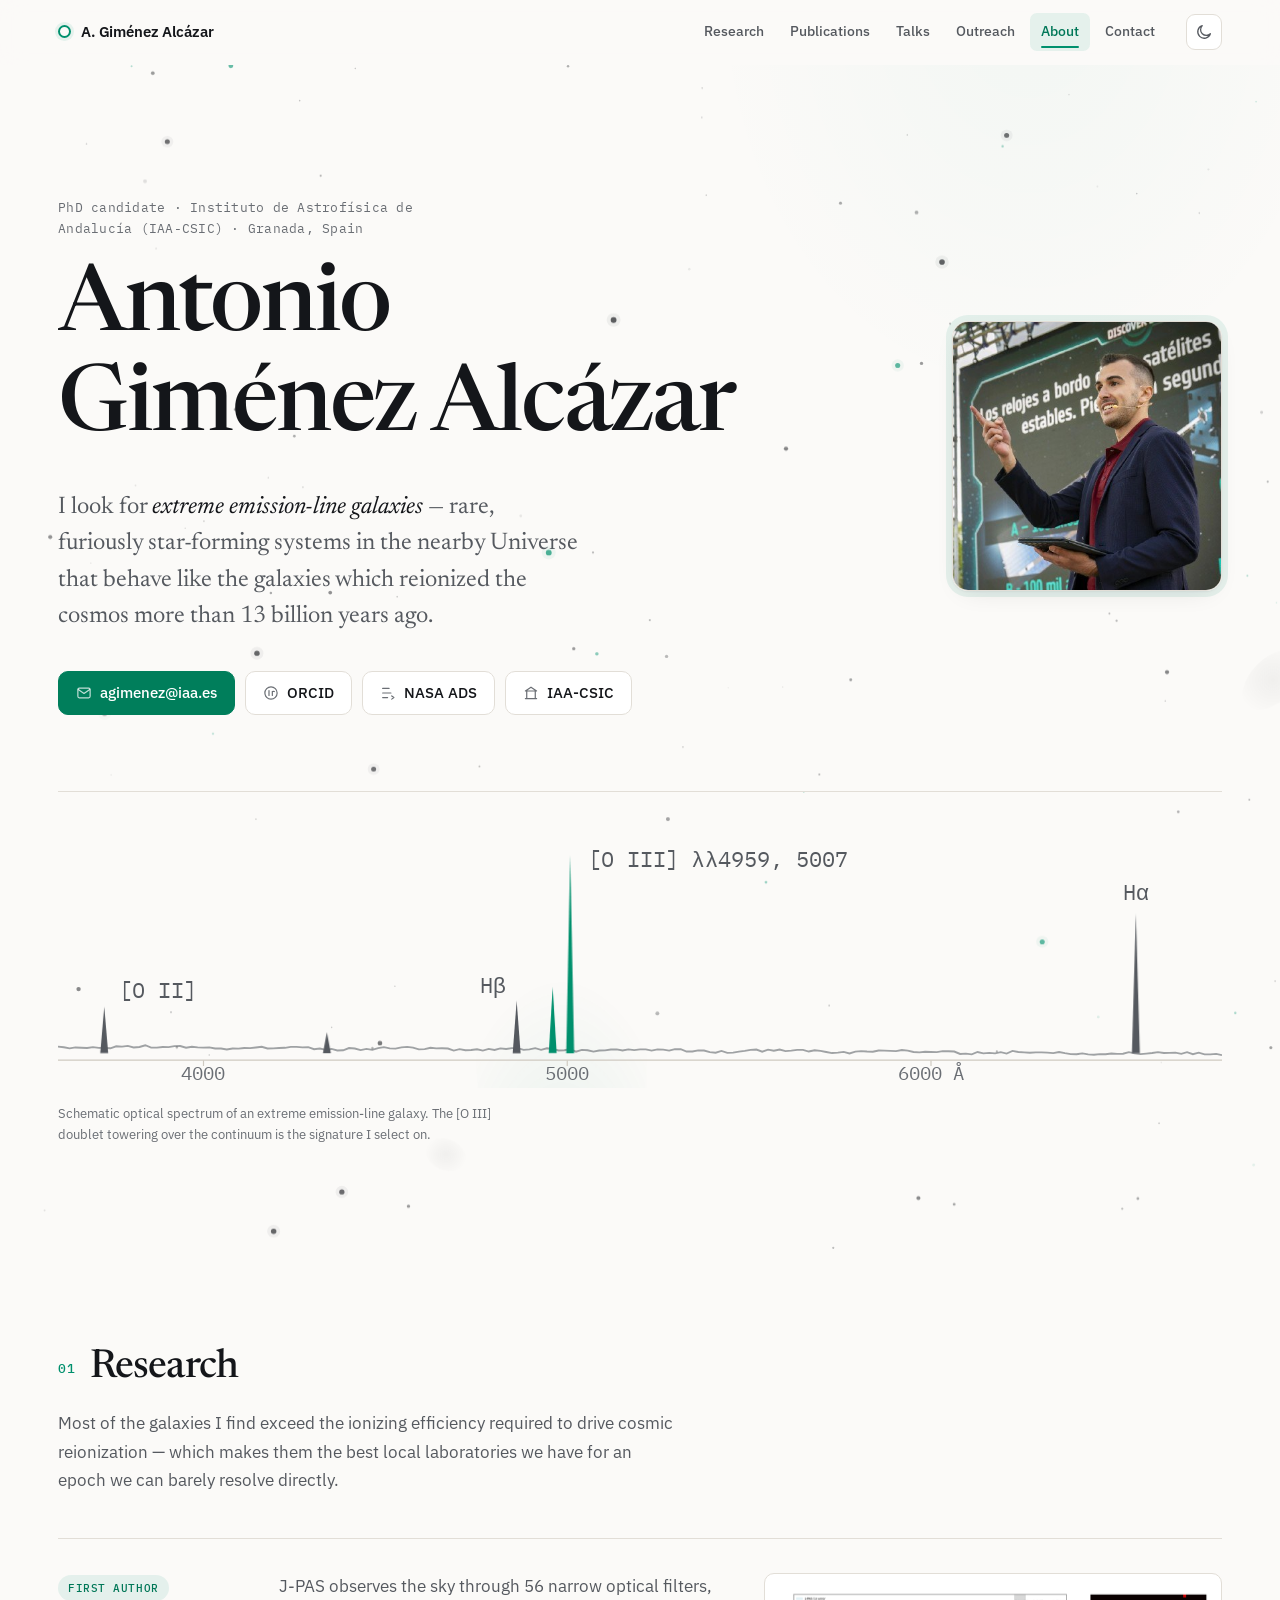
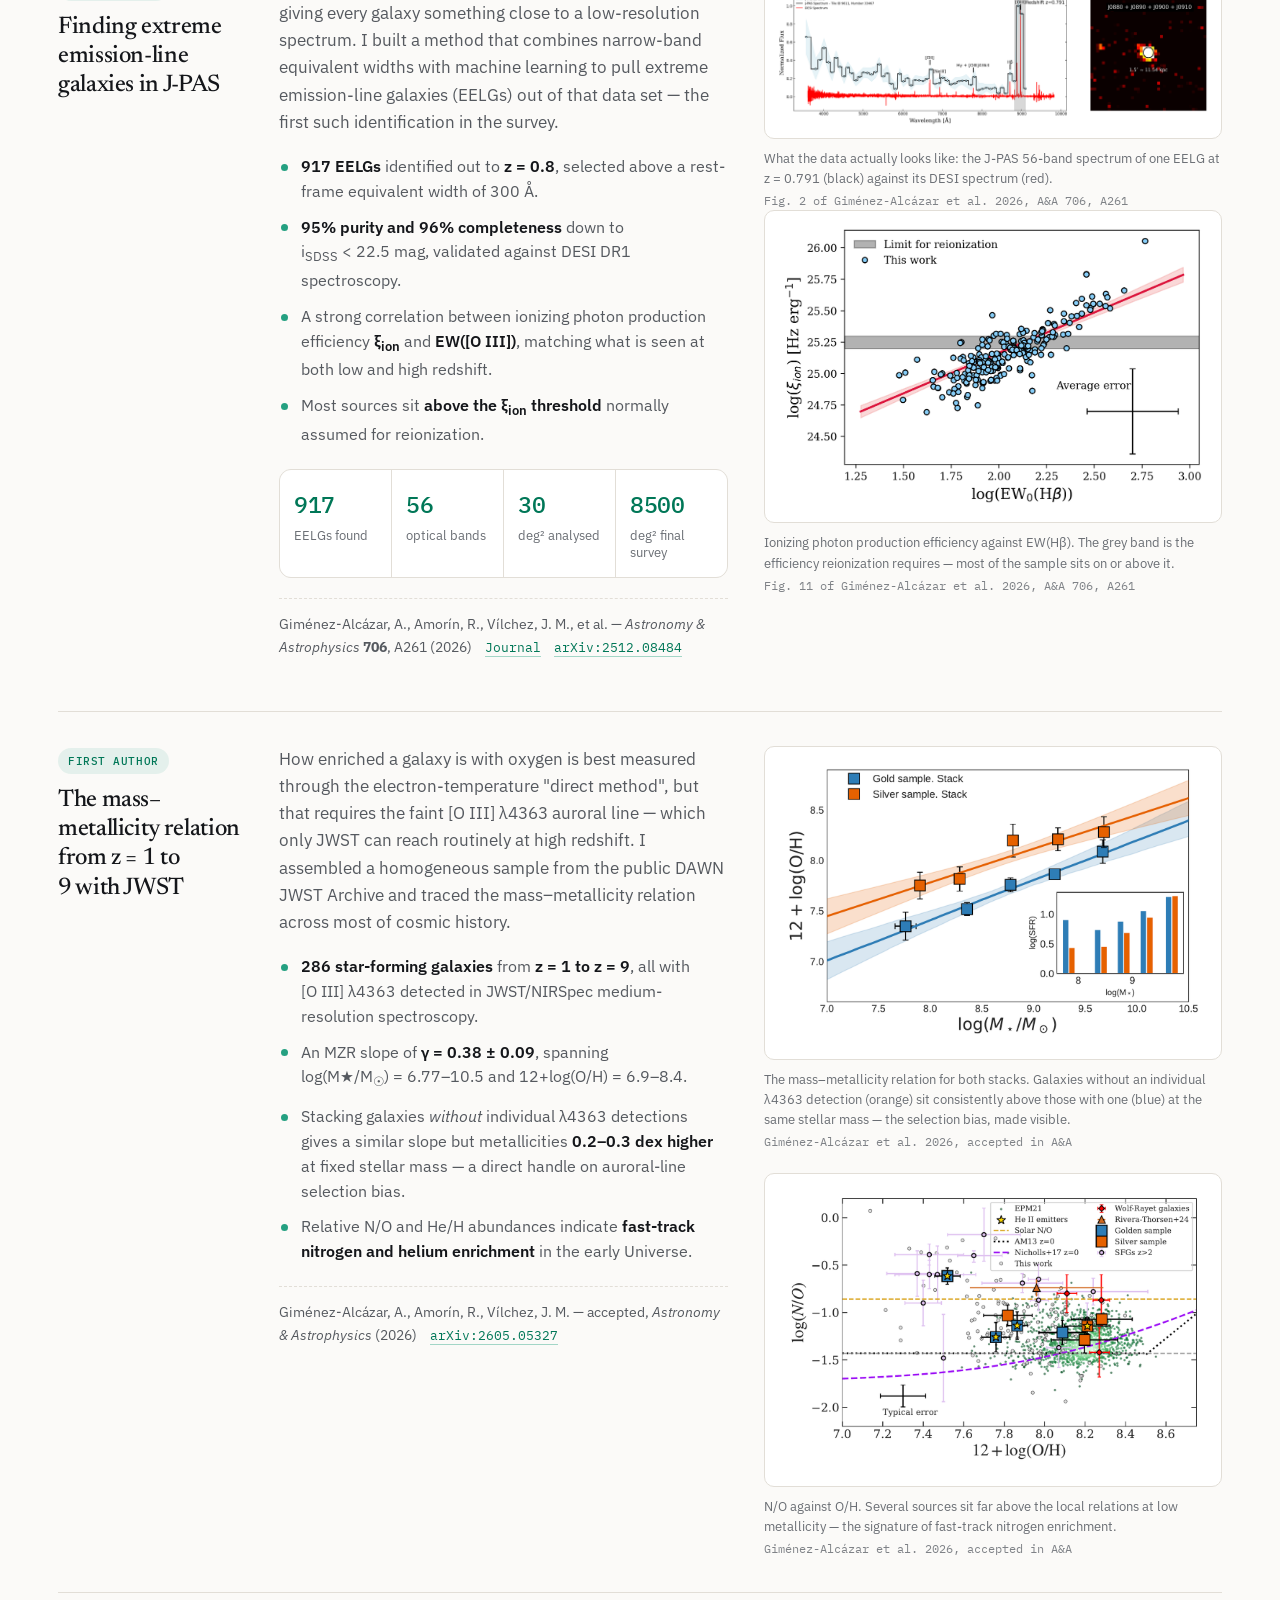
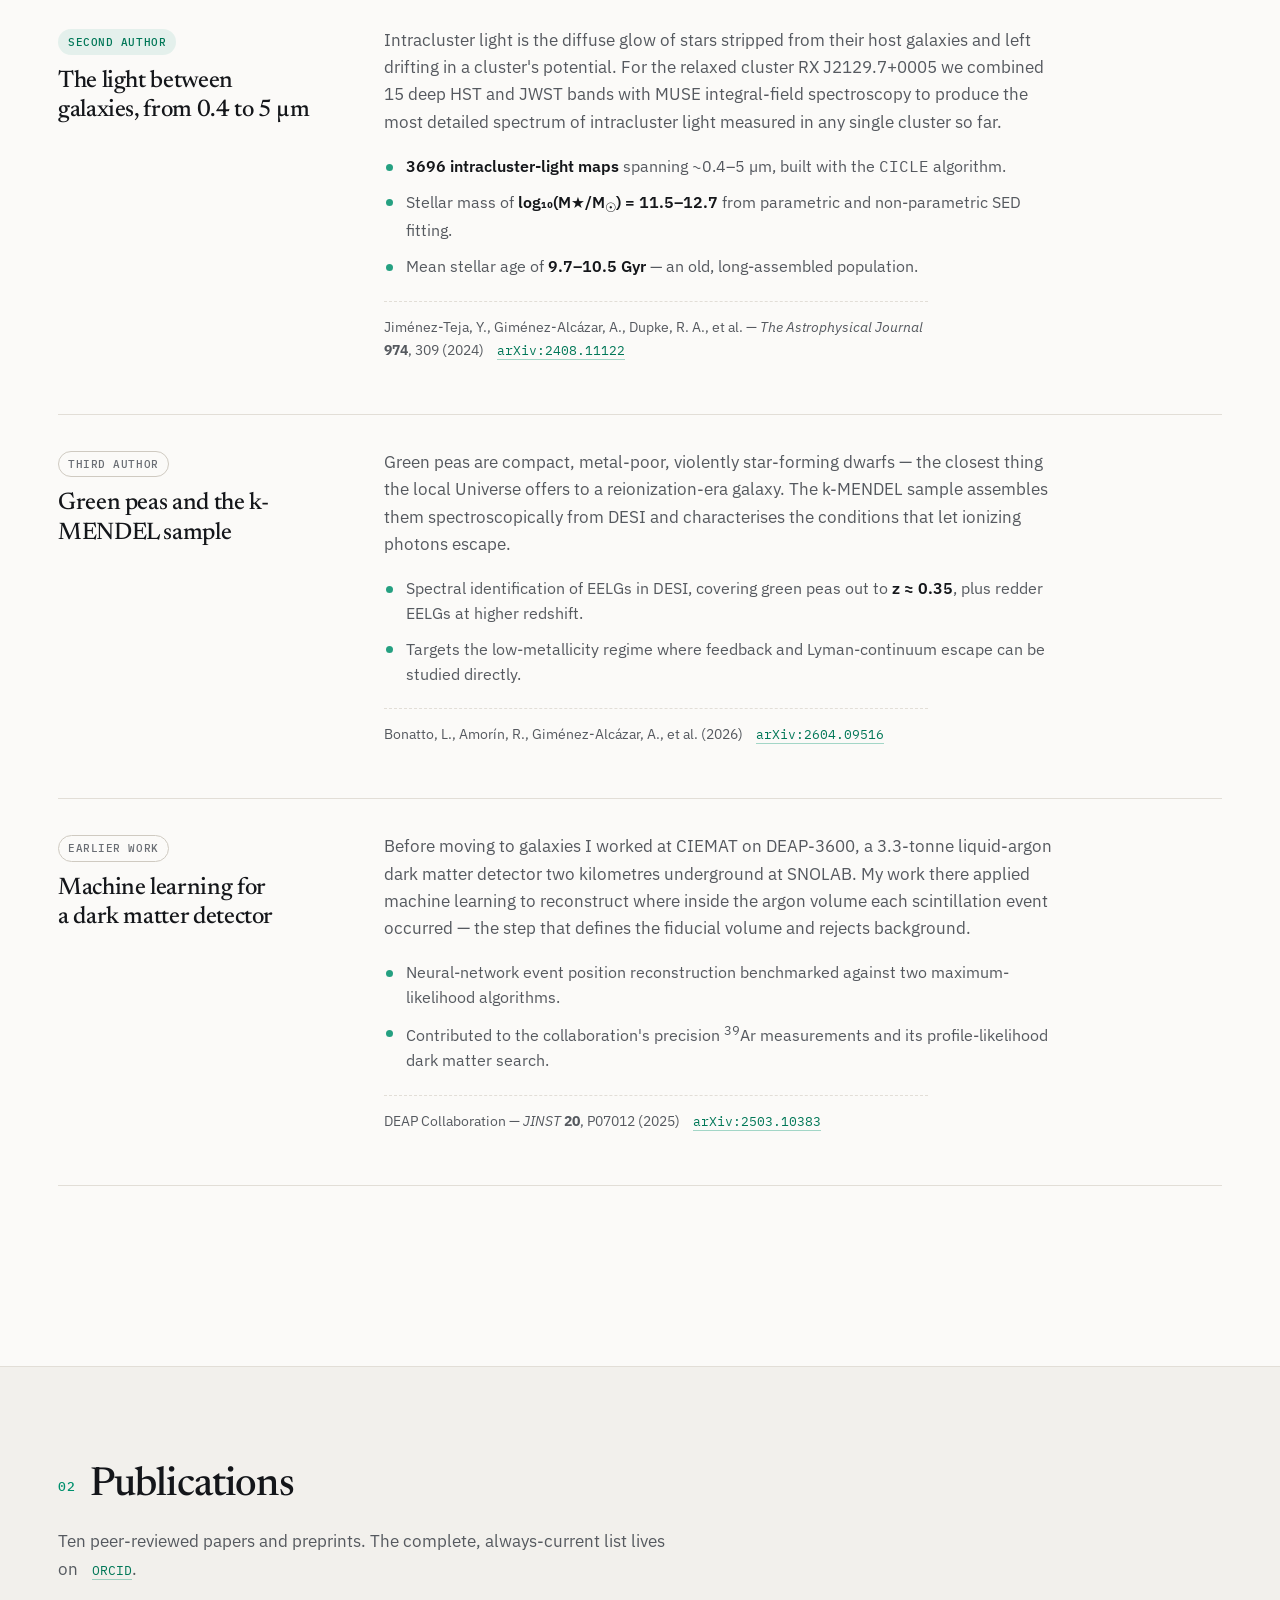
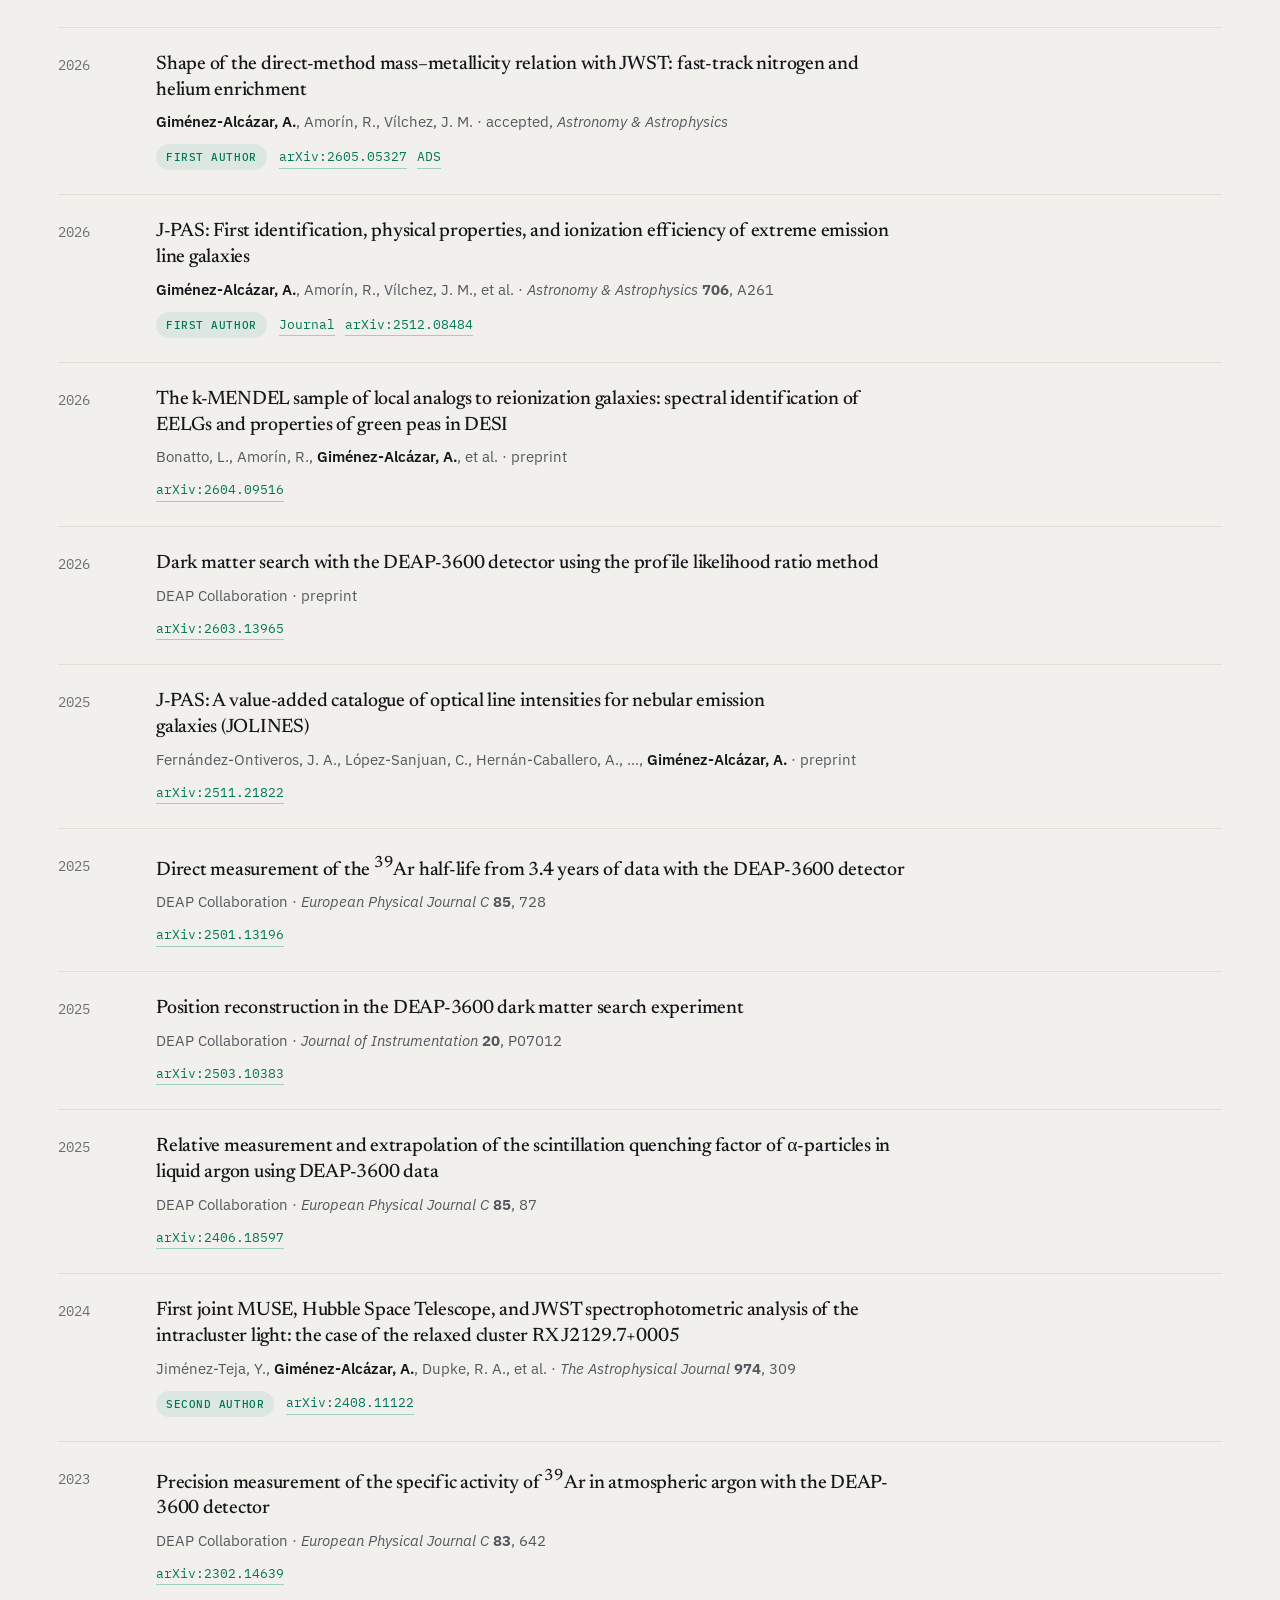
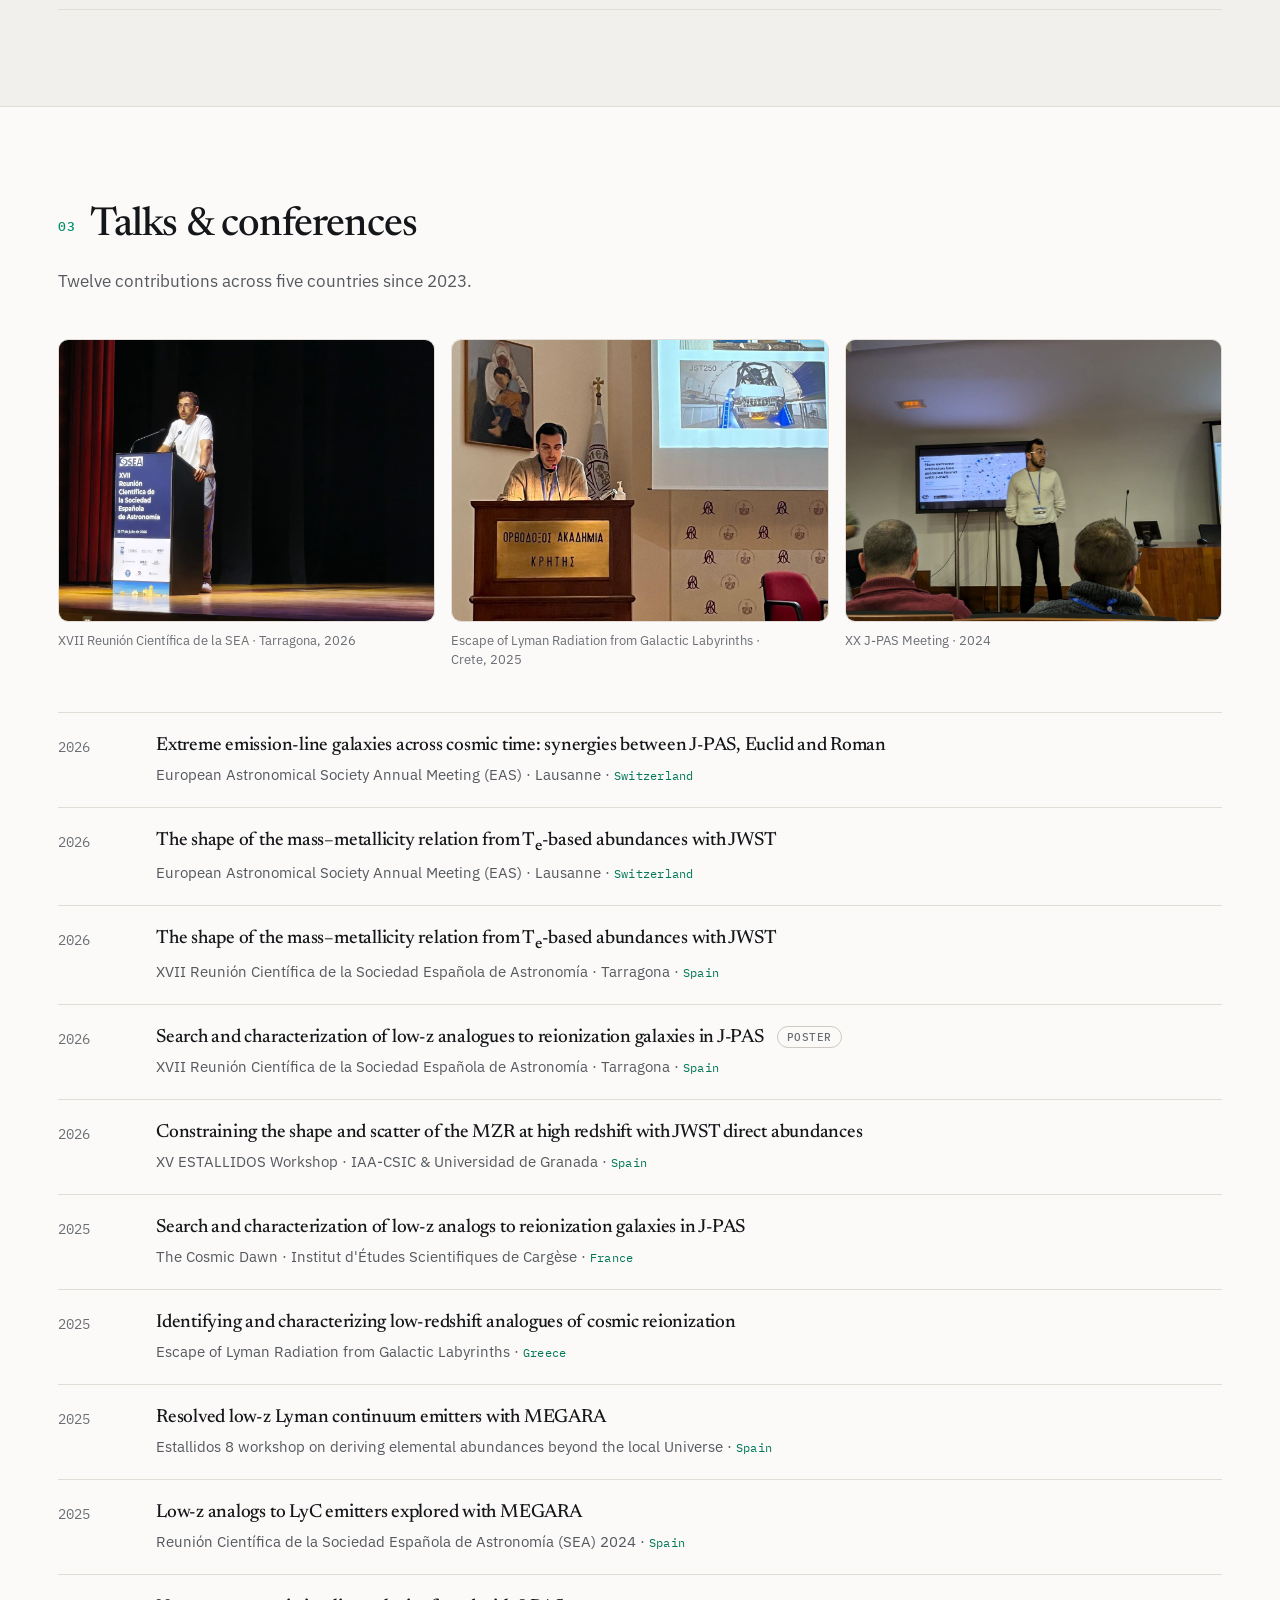
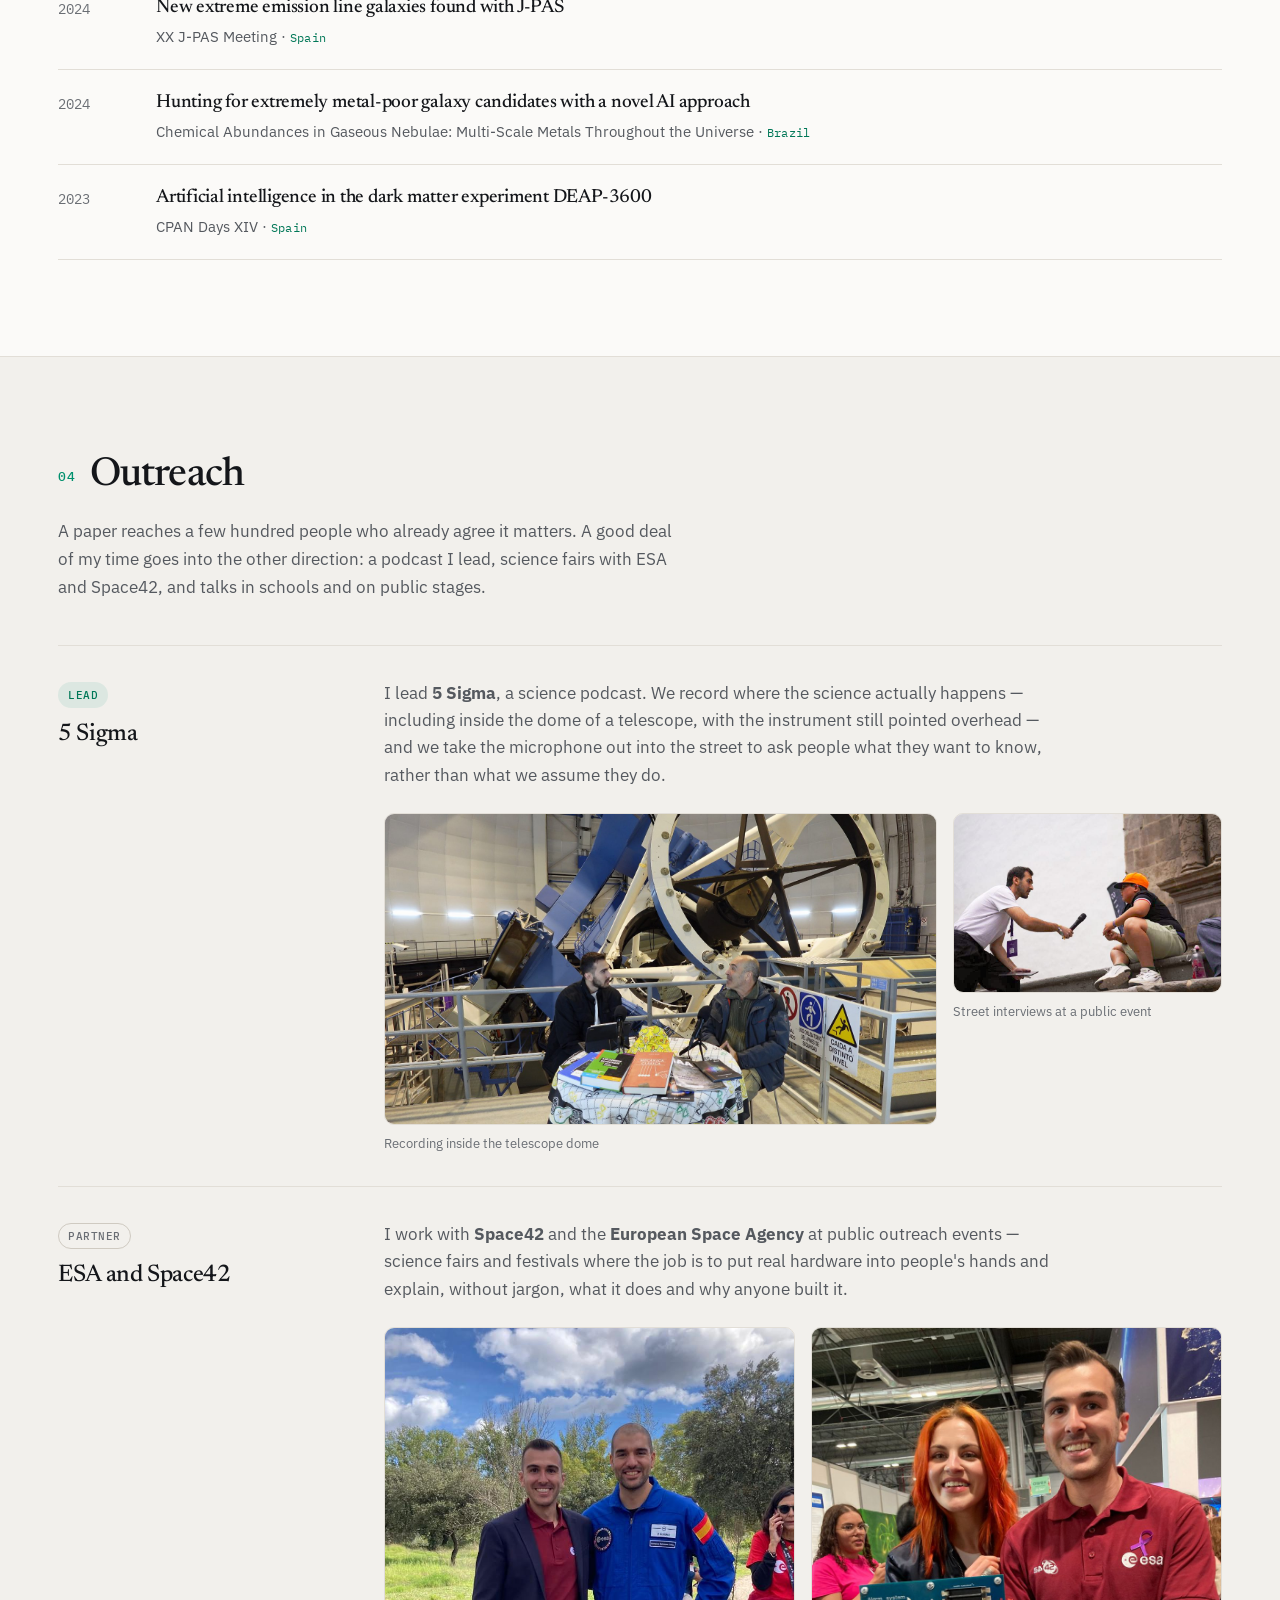
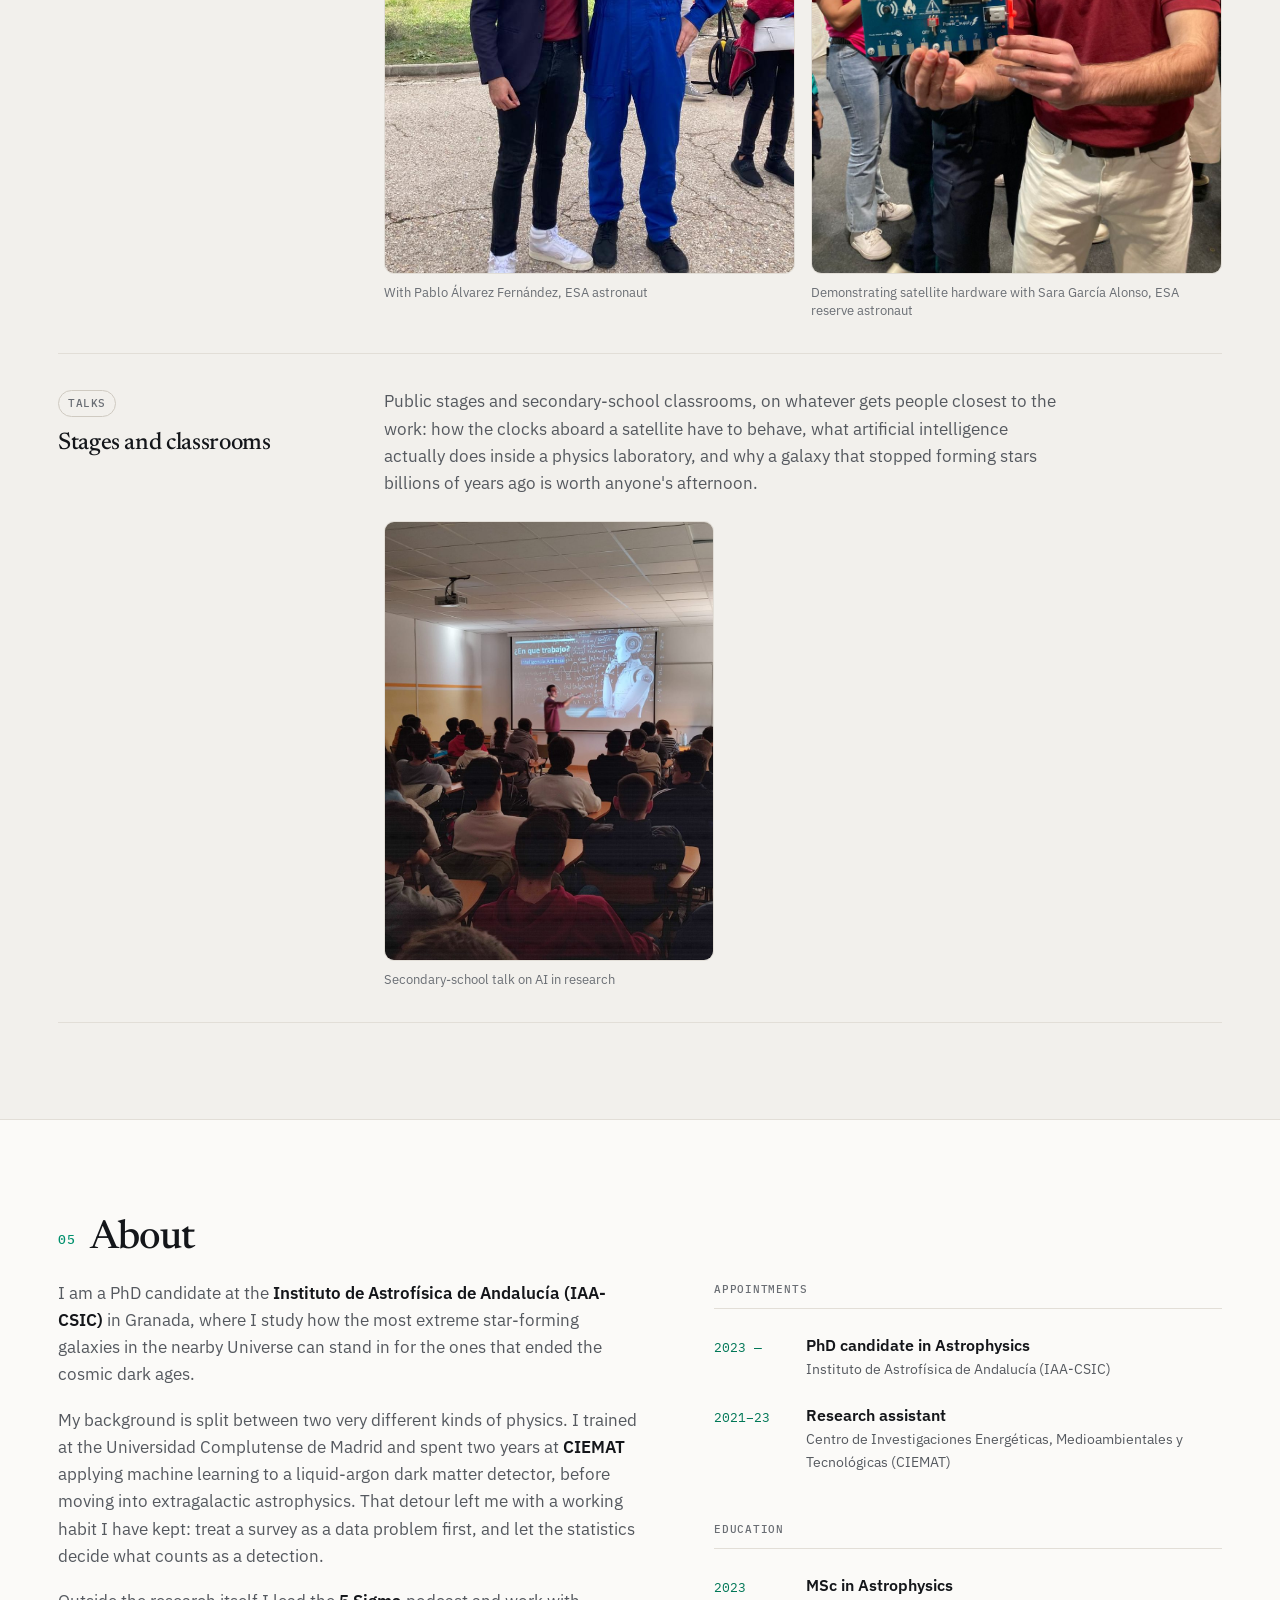
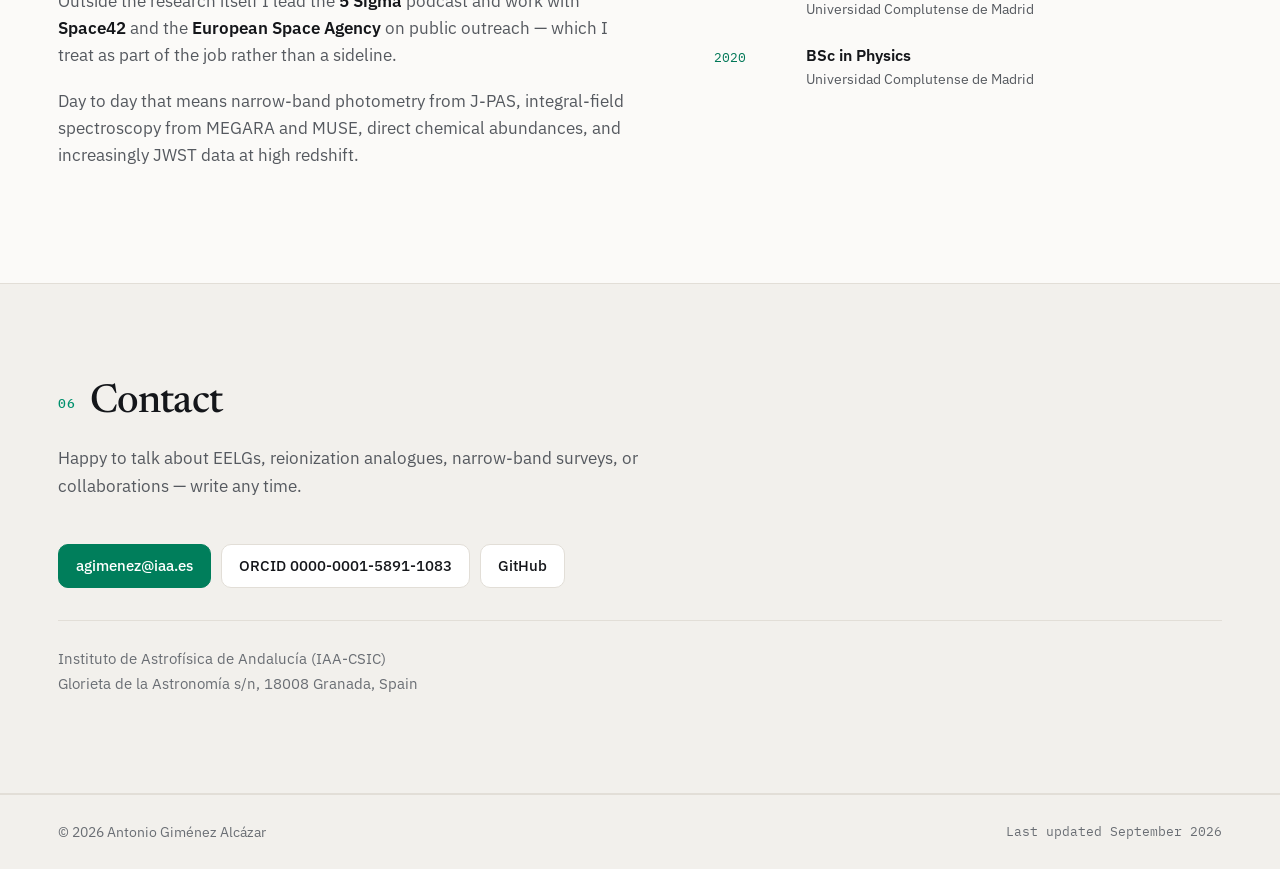
==== commit 23f3d87f: "Fix contrast, add a lightbox and a 404 page An audit against WCAG AA found --ink-3 failing: at 2.86:" ====
--- a/index.html
+++ b/index.html
@@ -71,7 +71,7 @@
 }
 </script>
 
-<link rel="stylesheet" href="style.css?v=20260914">
+<link rel="stylesheet" href="style.css?v=20260914b">
 <link rel="icon" href="data:image/svg+xml,<svg xmlns='http://www.w3.org/2000/svg' viewBox='0 0 32 32'><circle cx='16' cy='16' r='9' fill='none' stroke='%2300a97f' stroke-width='2.5'/><circle cx='16' cy='16' r='3' fill='%2300a97f'/></svg>">
 <script>
 // Applied before first paint so a saved theme never flashes the other one.
@@ -675,6 +675,14 @@
   </div>
 </footer>
 
-<script src="script.js?v=20260914"></script>
+<dialog class="lightbox" aria-label="Photograph, enlarged">
+  <button class="lightbox-close" type="button" aria-label="Close">
+    <svg viewBox="0 0 24 24" width="20" height="20" fill="none" stroke="currentColor" stroke-width="1.8" stroke-linecap="round" aria-hidden="true"><path d="M6 6l12 12M18 6L6 18"/></svg>
+  </button>
+  <img alt="">
+  <p class="lightbox-cap"></p>
+</dialog>
+
+<script src="script.js?v=20260914b"></script>
 </body>
 </html>
--- a/style.css
+++ b/style.css
@@ -10,12 +10,14 @@
   --surface:   #ffffff;
   --ink:       #14161a;
   --ink-2:     #55595f;
-  --ink-3:     #8b8f95;
+  --ink-3:     #6a6e74;
   --rule:      #e2ded7;
   --rule-2:    #cfcac1;
   --accent:    oklch(0.58 0.12 168);
   --accent-2:  oklch(0.50 0.11 168);
   --accent-bg: oklch(0.58 0.12 168 / 0.09);
+  /* Solid fill behind white text: --accent itself only reaches 4.03:1. */
+  --accent-solid: oklch(0.52 0.12 168);
   --shadow:    0 1px 2px rgb(20 22 26 / 0.05), 0 8px 28px -12px rgb(20 22 26 / 0.14);
   --glow-in:   0.12;
   --glow-mid:  0.04;
@@ -36,12 +38,13 @@
     --surface:   #15181c;
     --ink:       #e9e7e4;
     --ink-2:     #a6aab0;
-    --ink-3:     #71767d;
+    --ink-3:     #7b8087;
     --rule:      #24282e;
     --rule-2:    #343a42;
     --accent:    oklch(0.78 0.13 168);
     --accent-2:  oklch(0.86 0.11 168);
     --accent-bg: oklch(0.78 0.13 168 / 0.12);
+    --accent-solid: oklch(0.78 0.13 168);
     --shadow:    0 1px 2px rgb(0 0 0 / 0.4), 0 8px 30px -12px rgb(0 0 0 / 0.6);
     --glow-in:   0.30;
     --glow-mid:  0.10;
@@ -55,16 +58,17 @@
   --surface:   #15181c;
   --ink:       #e9e7e4;
   --ink-2:     #a6aab0;
-  --ink-3:     #71767d;
+  --ink-3:     #7b8087;
   --rule:      #24282e;
   --rule-2:    #343a42;
   --accent:    oklch(0.78 0.13 168);
   --accent-2:  oklch(0.86 0.11 168);
   --accent-bg: oklch(0.78 0.13 168 / 0.12);
+  --accent-solid: oklch(0.78 0.13 168);
   --shadow:    0 1px 2px rgb(0 0 0 / 0.4), 0 8px 30px -12px rgb(0 0 0 / 0.6);
-    --glow-in:   0.30;
-    --glow-mid:  0.10;
-    --hero-wash: oklch(0.78 0.13 168 / 0.12);
+  --glow-in:   0.30;
+  --glow-mid:  0.10;
+  --hero-wash: oklch(0.78 0.13 168 / 0.12);
 }
 
 * { box-sizing: border-box; }
@@ -111,7 +115,7 @@
   position: absolute;
   left: -9999px;
   top: 0;
-  background: var(--accent);
+  background: var(--accent-solid);
   color: #fff;
   padding: 10px 16px;
   z-index: 100;
@@ -296,11 +300,11 @@
 .btn:hover svg { color: var(--accent-2); }
 
 .btn-primary {
-  background: var(--accent);
-  border-color: var(--accent);
+  background: var(--accent-solid);
+  border-color: var(--accent-solid);
   color: #fff;
 }
-.btn-primary:hover { color: #fff; border-color: var(--accent); }
+.btn-primary:hover { color: #fff; border-color: var(--accent-solid); }
 .btn-primary svg { color: rgb(255 255 255 / 0.75); }
 .btn-primary:hover svg { color: #fff; }
 :root[data-theme="dark"] .btn-primary,
@@ -976,6 +980,68 @@
   .spectrum-fig.in .sp-glow { animation: none; opacity: 1; }
 }
 
+
+/* ---------------------------------------------------------- lightbox */
+
+/* Native <dialog>: Escape, the focus trap and focus return come for free. */
+.lightbox {
+  border: 0;
+  padding: 0;
+  max-width: min(94vw, 1200px);
+  max-height: 92vh;
+  background: var(--surface);
+  color: var(--ink);
+  border-radius: 14px;
+  box-shadow: 0 24px 70px -20px rgb(0 0 0 / 0.55);
+  overflow: hidden;
+}
+.lightbox::backdrop {
+  background: rgb(6 8 10 / 0.78);
+  backdrop-filter: blur(3px);
+}
+.lightbox img {
+  display: block;
+  width: 100%;
+  height: auto;
+  max-height: 78vh;
+  object-fit: contain;
+  background: #000;
+}
+.lightbox-cap {
+  margin: 0;
+  padding: 14px 18px 16px;
+  font-size: 13.5px;
+  line-height: 1.5;
+  color: var(--ink-2);
+  text-wrap: pretty;
+}
+.lightbox-close {
+  position: absolute;
+  top: 10px;
+  right: 10px;
+  width: 38px;
+  height: 38px;
+  display: grid;
+  place-items: center;
+  border: 0;
+  border-radius: 10px;
+  background: rgb(12 14 17 / 0.55);
+  color: #fff;
+  cursor: pointer;
+  transition: background-color .18s ease;
+}
+.lightbox-close:hover { background: rgb(12 14 17 / 0.8); }
+
+.shot img { cursor: zoom-in; }
+
+@media (prefers-reduced-motion: no-preference) {
+  .lightbox[open] { animation: lb-in .22s cubic-bezier(.2,.9,.3,1); }
+  @keyframes lb-in {
+    from { opacity: 0; transform: scale(.97); }
+    to   { opacity: 1; transform: none; }
+  }
+}
+
 /* ------------------------------------------------------ responsive */
 
 @media (max-width: 860px) {
